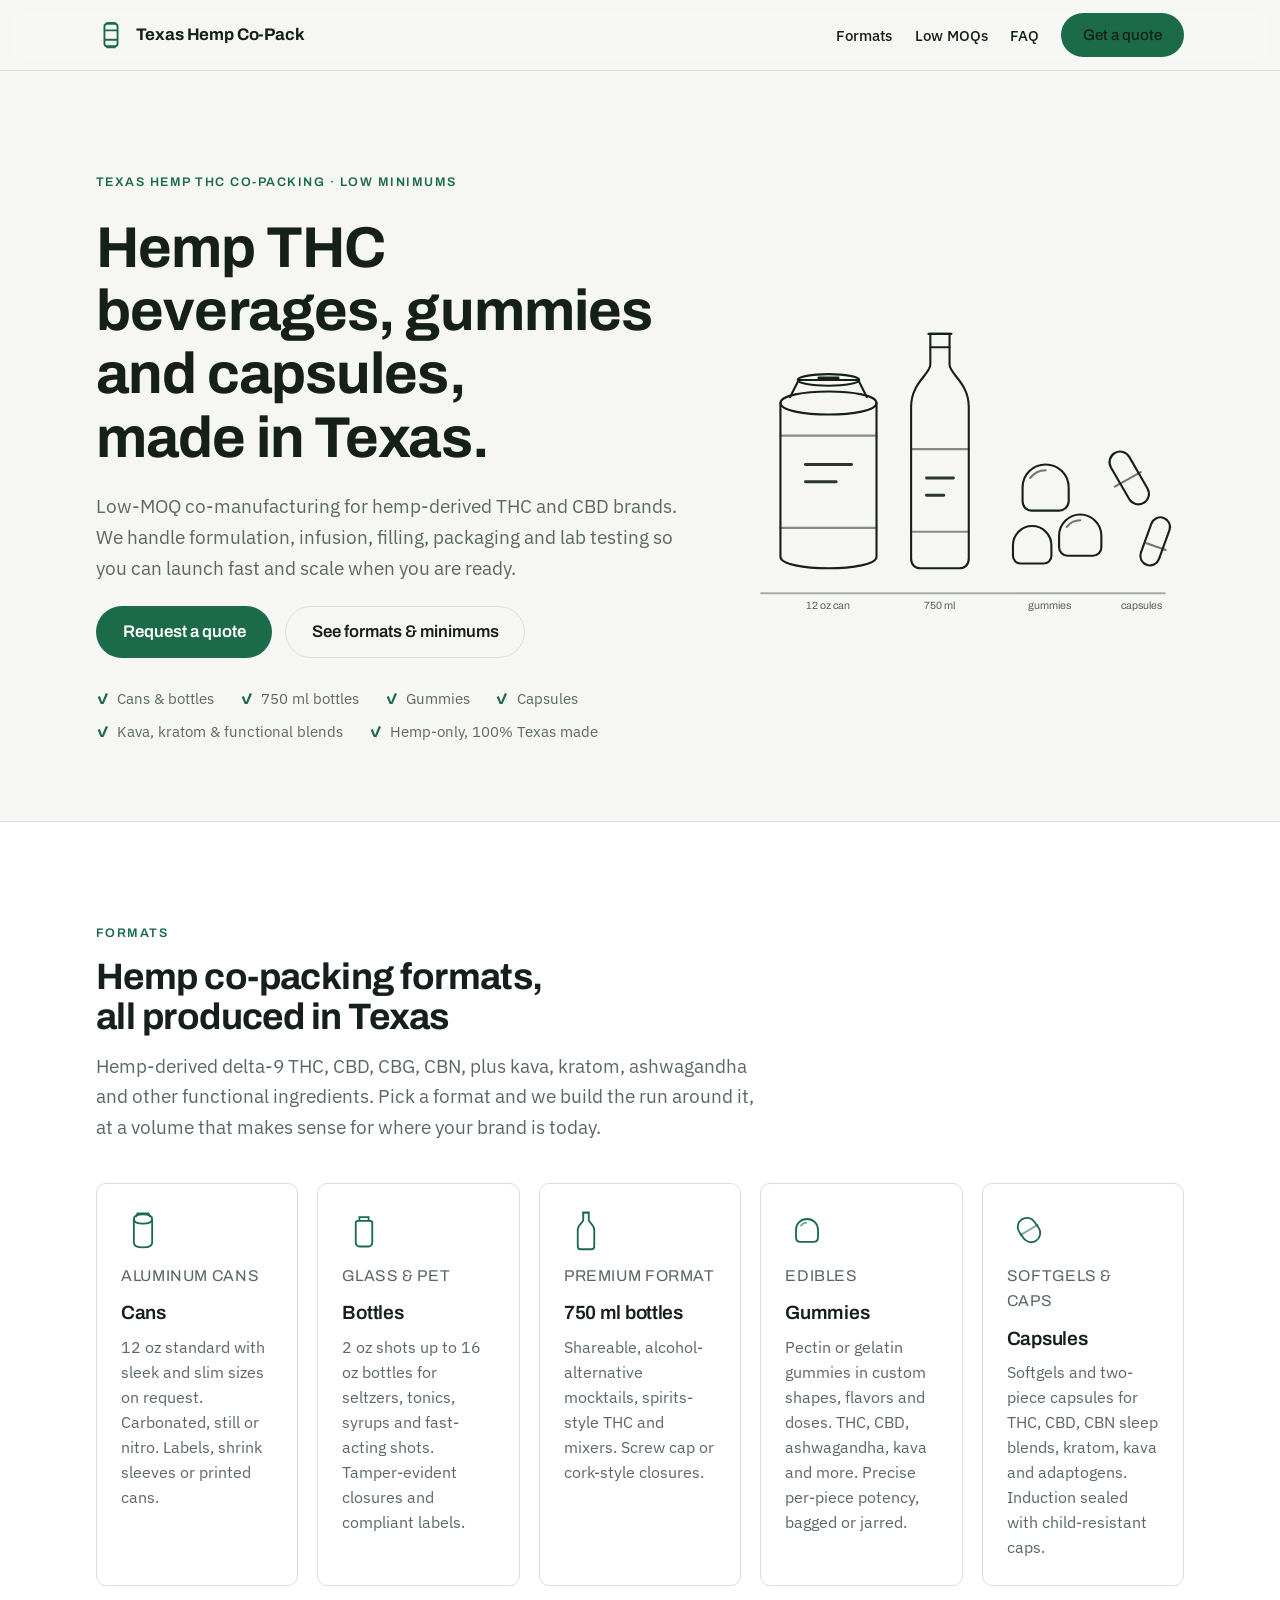
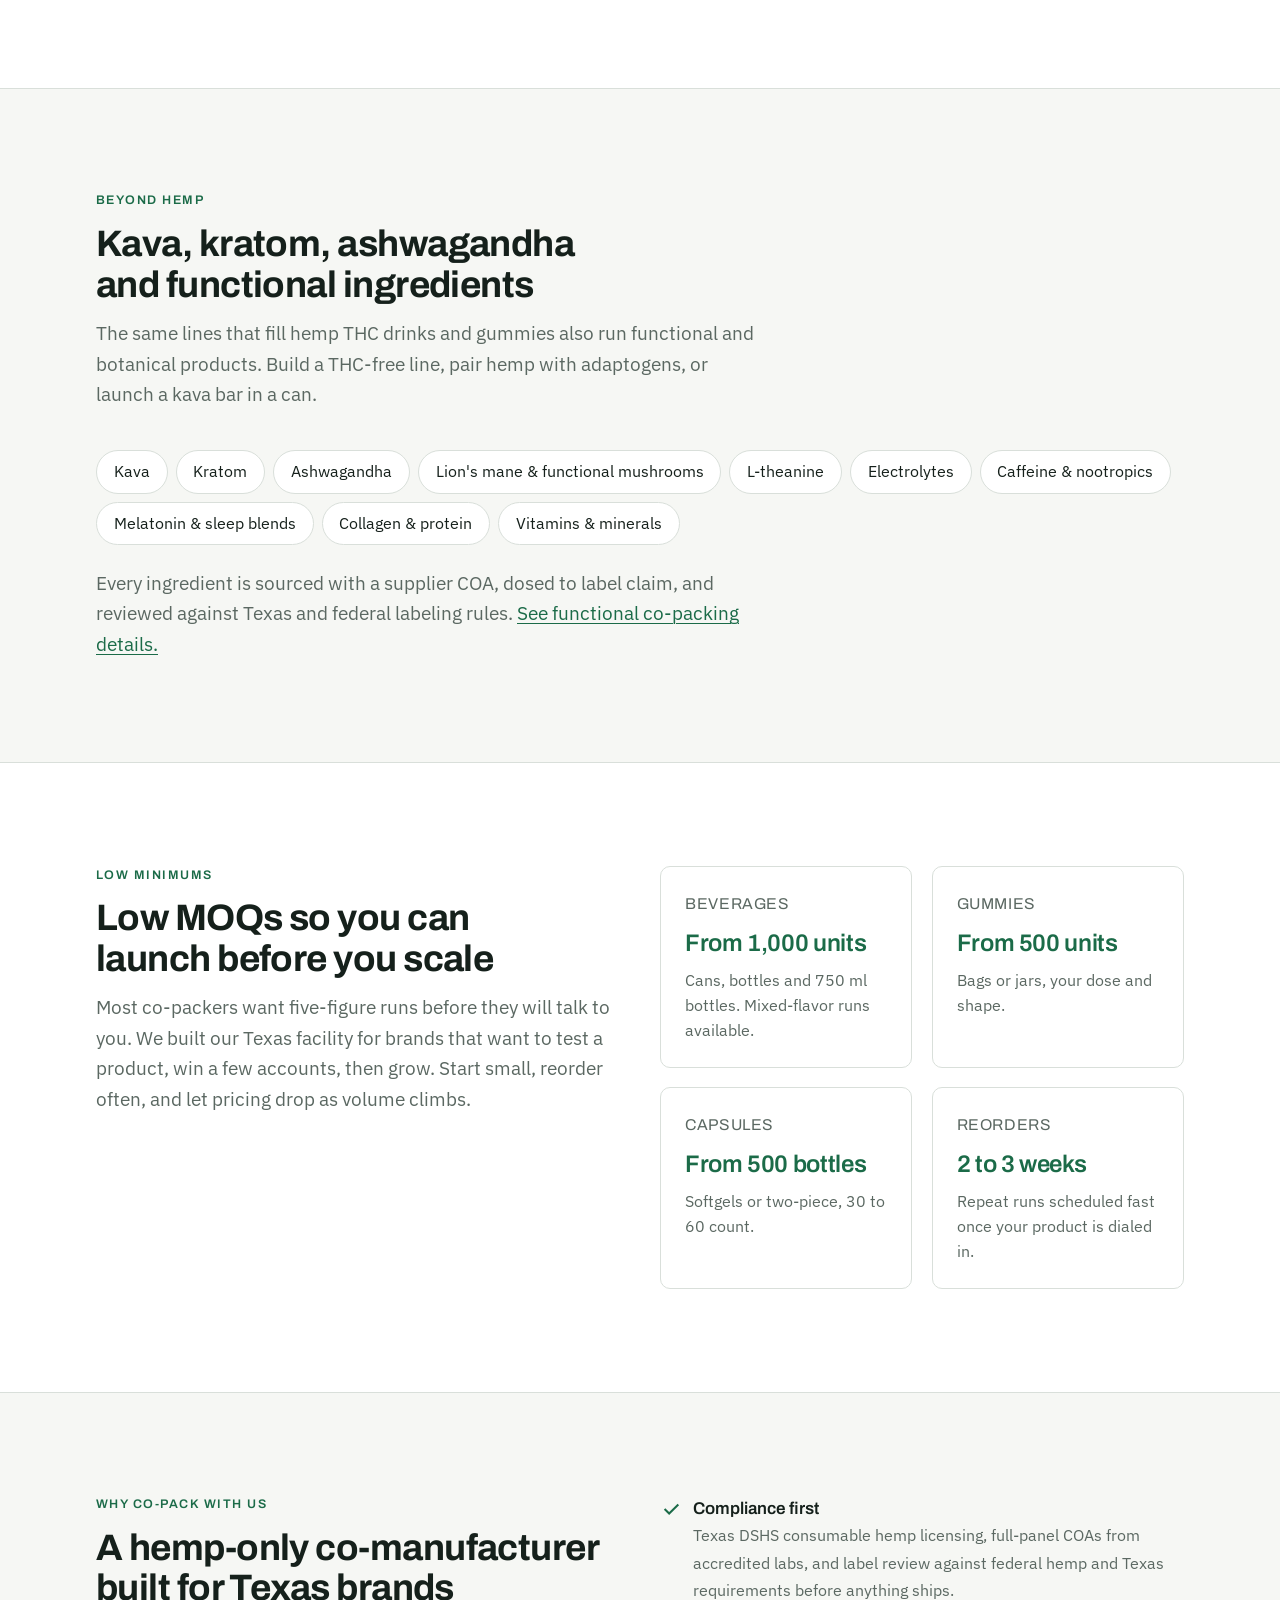
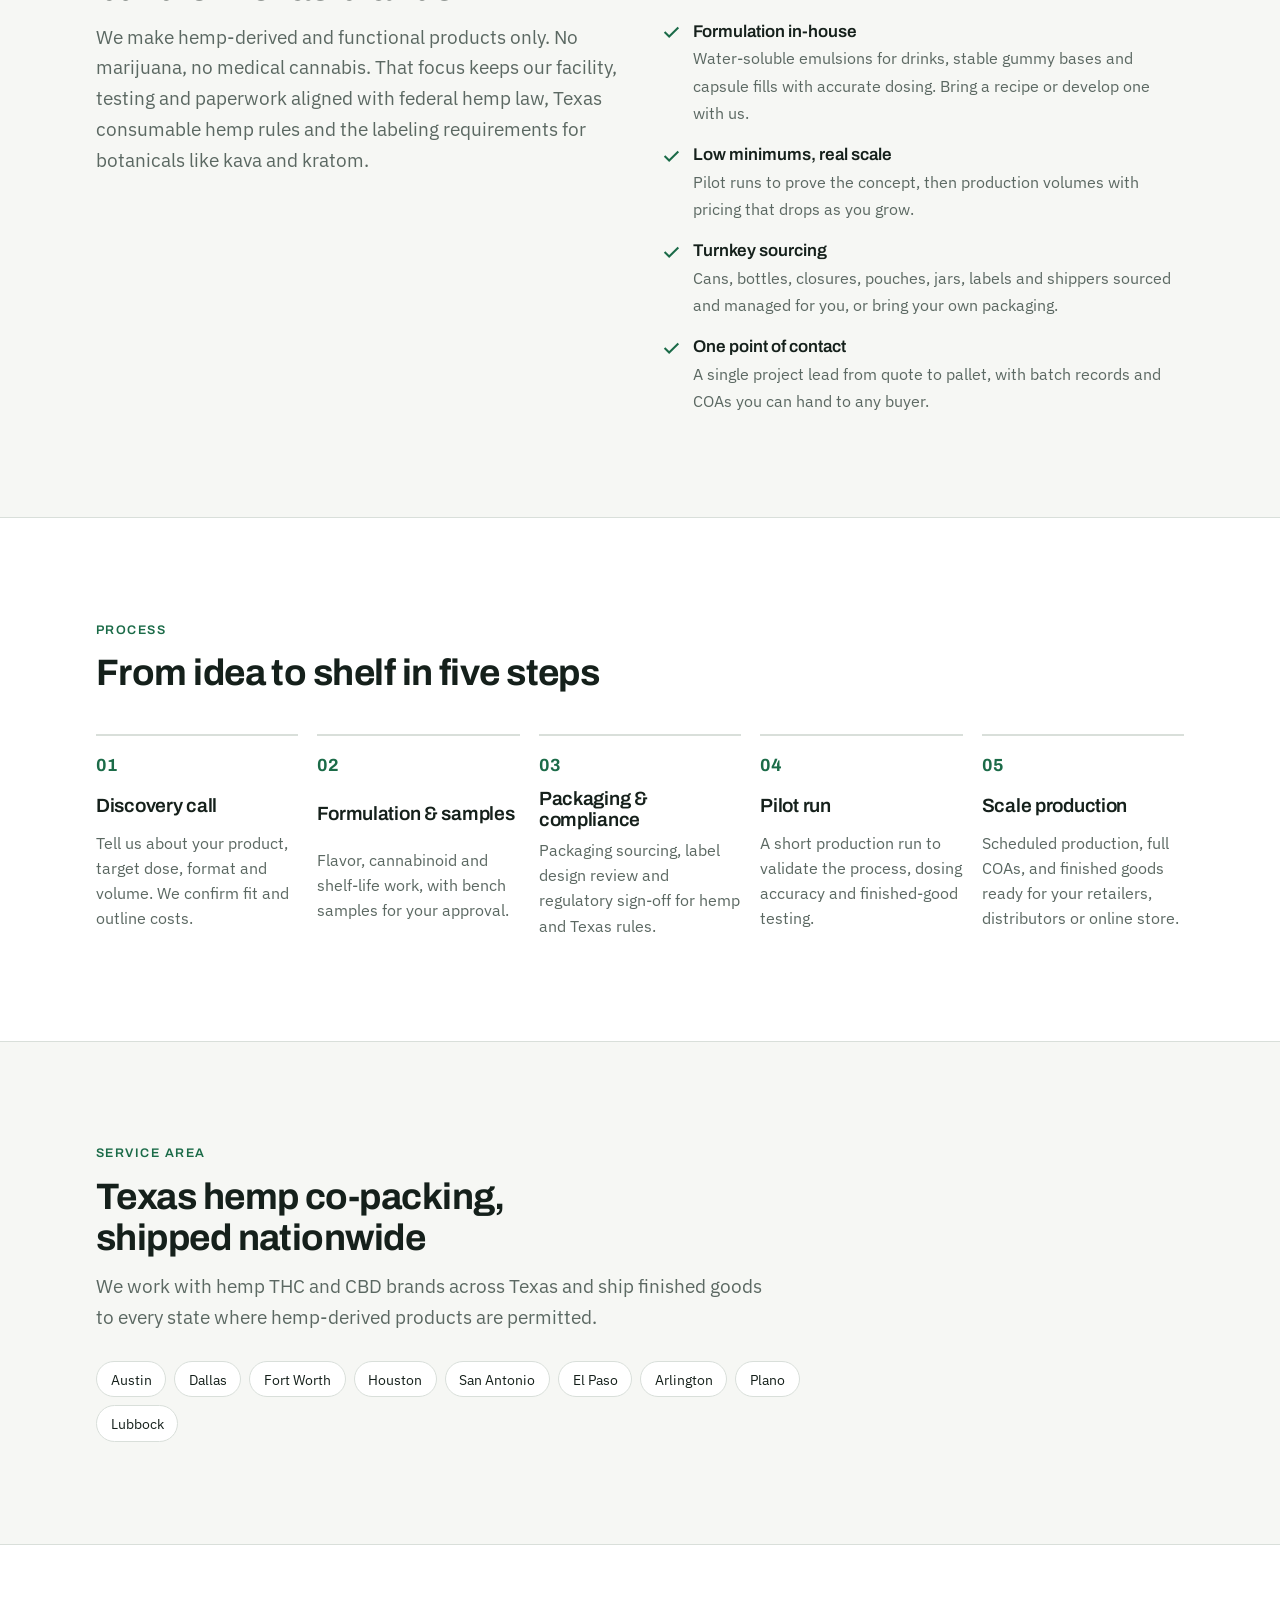
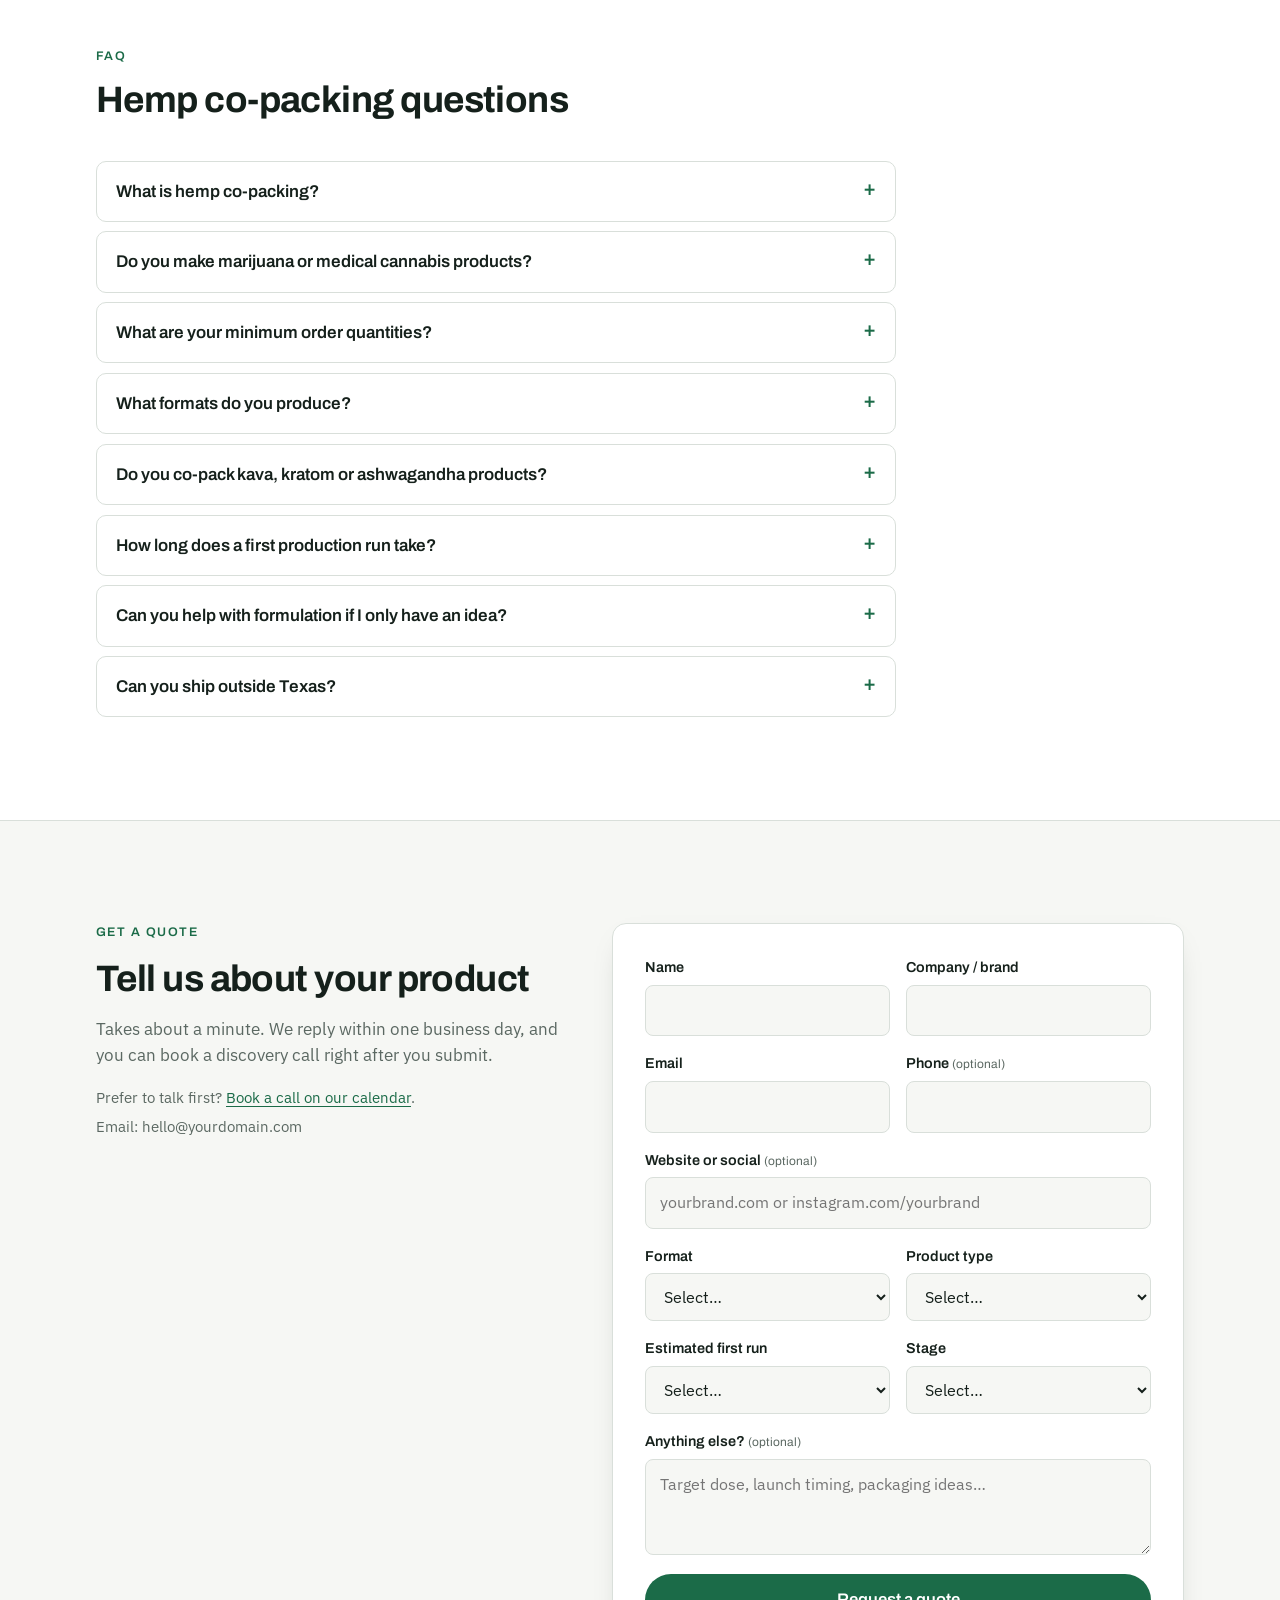
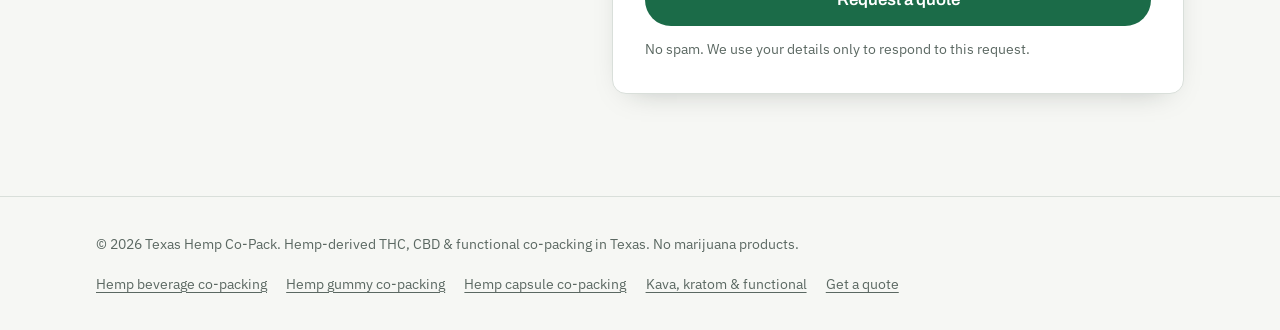
==== index.html @ 530da896 "Texas hemp THC and functional co-packing marketing site Static lead-generation site: landing page, f" ====
<!doctype html>
<html lang="en">
<head>
<meta charset="utf-8">
<meta name="viewport" content="width=device-width, initial-scale=1, viewport-fit=cover">
<title>Hemp THC &amp; Functional Co-Packing in Texas | Beverages, Gummies, Capsules</title>
<meta name="description" content="Texas hemp THC co-packing with low minimums: cans, bottles, 750 ml bottles, gummies and capsules. Hemp-derived THC, CBD, kava, kratom, ashwagandha and functional blends, lab tested and made in Texas.">
<link rel="canonical" href="https://www.yourdomain.com/">
<meta name="robots" content="index, follow, max-image-preview:large">
<meta name="theme-color" content="#1b6b48">
<meta property="og:type" content="website">
<meta property="og:site_name" content="Texas Hemp Co-Pack">
<meta property="og:title" content="Hemp THC Co-Packing in Texas: Beverages, Gummies &amp; Capsules">
<meta property="og:description" content="Low-MOQ hemp co-manufacturing in Texas: cans, bottles, 750 ml bottles, gummies and capsules. Request a quote and book a call.">
<meta property="og:url" content="https://www.yourdomain.com/">
<meta property="og:image" content="https://www.yourdomain.com/assets/og-image.png">
<meta property="og:locale" content="en_US">
<meta name="twitter:card" content="summary_large_image">
<meta name="twitter:title" content="Hemp THC Co-Packing in Texas: Beverages, Gummies &amp; Capsules">
<meta name="twitter:description" content="Low-MOQ hemp co-manufacturing in Texas: cans, bottles, 750 ml bottles, gummies and capsules.">
<meta name="twitter:image" content="https://www.yourdomain.com/assets/og-image.png">
<link rel="icon" href="assets/favicon.svg" type="image/svg+xml">
<link rel="preconnect" href="https://fonts.googleapis.com">
<link rel="preconnect" href="https://fonts.gstatic.com" crossorigin>
<link rel="stylesheet" href="https://fonts.googleapis.com/css2?family=Archivo:wght@600;700&family=IBM+Plex+Sans:wght@400;500;600&display=swap">
<link rel="stylesheet" href="assets/style.css">
<script type="application/ld+json">
{
  "@context": "https://schema.org",
  "@graph": [
    {
      "@type": "LocalBusiness",
      "@id": "https://www.yourdomain.com/#business",
      "name": "Texas Hemp Co-Pack",
      "description": "Hemp-derived THC and CBD co-packing and co-manufacturing in Texas: cans, bottles, 750 ml bottles, gummies and capsules with low minimum order quantities.",
      "url": "https://www.yourdomain.com/",
      "telephone": "+1-512-000-0000",
      "email": "hello@yourdomain.com",
      "image": "https://www.yourdomain.com/assets/og-image.png",
      "address": { "@type": "PostalAddress", "addressRegion": "TX", "addressCountry": "US" },
      "areaServed": [
        { "@type": "State", "name": "Texas" },
        { "@type": "City", "name": "Austin" },
        { "@type": "City", "name": "Dallas" },
        { "@type": "City", "name": "Houston" },
        { "@type": "City", "name": "San Antonio" }
      ],
      "knowsAbout": ["hemp THC co-packing", "hemp beverage co-packing", "hemp gummy manufacturing", "hemp capsule manufacturing", "hemp-derived delta-9 THC products", "CBD products", "kava beverage co-packing", "kratom product manufacturing", "ashwagandha and adaptogen products", "functional beverage co-packing", "consumable hemp co-manufacturing"],
      "hasOfferCatalog": {
        "@type": "OfferCatalog",
        "name": "Hemp co-packing services",
        "itemListElement": [
          { "@type": "Offer", "itemOffered": { "@type": "Service", "name": "Hemp THC beverage co-packing", "url": "https://www.yourdomain.com/hemp-beverage-co-packing.html" } },
          { "@type": "Offer", "itemOffered": { "@type": "Service", "name": "Hemp THC gummy co-packing", "url": "https://www.yourdomain.com/hemp-gummy-co-packing.html" } },
          { "@type": "Offer", "itemOffered": { "@type": "Service", "name": "Hemp THC capsule co-packing", "url": "https://www.yourdomain.com/hemp-capsule-co-packing.html" } },
          { "@type": "Offer", "itemOffered": { "@type": "Service", "name": "Functional beverage and supplement co-packing (kava, kratom, ashwagandha)", "url": "https://www.yourdomain.com/functional-co-packing.html" } },
          { "@type": "Offer", "itemOffered": { "@type": "Service", "name": "Can filling" } },
          { "@type": "Offer", "itemOffered": { "@type": "Service", "name": "Bottle filling" } },
          { "@type": "Offer", "itemOffered": { "@type": "Service", "name": "750 ml bottle filling" } }
        ]
      }
    },
    {
      "@type": "WebSite",
      "@id": "https://www.yourdomain.com/#website",
      "url": "https://www.yourdomain.com/",
      "name": "Texas Hemp Co-Pack",
      "publisher": { "@id": "https://www.yourdomain.com/#business" }
    },
    {
      "@type": "FAQPage",
      "mainEntity": [
        { "@type": "Question", "name": "What is hemp co-packing?", "acceptedAnswer": { "@type": "Answer", "text": "Hemp co-packing (co-manufacturing) is when a licensed facility formulates, infuses, fills, packages and lab-tests your hemp-derived THC or CBD product under your brand. You own the brand and recipe. We run production, quality control and compliance." } },
        { "@type": "Question", "name": "Do you make marijuana or medical cannabis products?", "acceptedAnswer": { "@type": "Answer", "text": "No. We are a hemp-only facility. Every product we make is hemp-derived and stays within federal hemp limits for delta-9 THC. We do not produce recreational or medical cannabis products." } },
        { "@type": "Question", "name": "What are your minimum order quantities?", "acceptedAnswer": { "@type": "Answer", "text": "Our minimums are among the lowest in Texas. Pilot runs start in the low thousands of units for beverages and even lower for gummies and capsules, so new brands can launch and test the market without a large upfront commitment." } },
        { "@type": "Question", "name": "What formats do you produce?", "acceptedAnswer": { "@type": "Answer", "text": "Aluminum cans, bottles, 750 ml bottles, gummies and capsules, all produced in Texas with full-panel lab testing." } },
        { "@type": "Question", "name": "Do you co-pack kava, kratom or ashwagandha products?", "acceptedAnswer": { "@type": "Answer", "text": "Yes. Alongside hemp-derived THC and CBD we co-pack kava, kratom, ashwagandha, mushroom and other functional ingredients in drinks, gummies and capsules, with labeling that follows Texas and federal rules for each ingredient." } },
        { "@type": "Question", "name": "How long does a first production run take?", "acceptedAnswer": { "@type": "Answer", "text": "Typical timeline from signed agreement to finished product is 4 to 8 weeks, depending on formulation work, packaging lead times and testing." } }
      ]
    }
  ]
}
</script>
</head>
<body>

<header class="site-header">
  <div class="wrap">
    <a class="brand" href="/" aria-label="Texas Hemp Co-Pack home">
      <svg class="brand-mark" viewBox="0 0 32 32" fill="none" stroke="currentColor" stroke-width="2" aria-hidden="true"><rect x="9" y="4" width="14" height="24" rx="3"/><path d="M12 4v-1h8v1M12 28v1h8v-1M9 11h14M9 21h14"/></svg>
      <span>Texas Hemp Co-Pack</span>
    </a>
    <nav class="nav" aria-label="Primary">
      <a href="#formats">Formats</a>
      <a href="#moq">Low MOQs</a>
      <a href="#faq">FAQ</a>
      <a class="btn btn-primary" href="#quote">Get a quote</a>
    </nav>
  </div>
</header>

<main>
  <!-- HERO -->
  <section class="hero">
    <div class="wrap">
      <div class="hero-copy">
        <p class="eyebrow">Texas hemp THC co-packing · low minimums</p>
        <h1>Hemp THC beverages, gummies and capsules, made in Texas.</h1>
        <p class="lead">Low-MOQ co-manufacturing for hemp-derived THC and CBD brands. We handle formulation, infusion, filling, packaging and lab testing so you can launch fast and scale when you are ready.</p>
        <div class="hero-actions">
          <a class="btn btn-primary btn-lg" href="#quote">Request a quote</a>
          <a class="btn btn-outline btn-lg" href="#formats">See formats &amp; minimums</a>
        </div>
        <ul class="hero-proof">
          <li>Cans &amp; bottles</li>
          <li>750 ml bottles</li>
          <li>Gummies</li>
          <li>Capsules</li>
          <li>Kava, kratom &amp; functional blends</li>
          <li>Hemp-only, 100% Texas made</li>
        </ul>
      </div>
      <div class="hero-art" aria-hidden="true">
        <svg viewBox="0 0 460 320" fill="none" stroke="currentColor" stroke-width="2.2" stroke-linecap="round" stroke-linejoin="round">
          <!-- can -->
          <g>
            <path d="M40 102c0-8 25-12 50-12s50 4 50 12v160c0 8-25 12-50 12s-50-4-50-12z"/>
            <path d="M40 102c0 8 25 12 50 12s50-4 50-12"/>
            <path d="M50 96l9-18h62l9 18"/>
            <ellipse cx="90" cy="78" rx="32" ry="6"/>
            <path d="M80 76h20" stroke-width="3"/>
            <path d="M40 136h100M40 232h100" opacity=".5"/>
            <path d="M66 166h48M66 184h32" stroke-width="3" opacity=".9"/>
          </g>
          <!-- 750 bottle -->
          <g>
            <path d="M196 30h20v32c0 10 20 19 20 44v158c0 6-4 10-10 10h-40c-6 0-10-4-10-10V106c0-25 20-34 20-44z"/>
            <path d="M194 30h24M196 44h20"/>
            <path d="M176 150h60M176 236h60" opacity=".5"/>
            <path d="M192 180h28M192 198h18" stroke-width="3" opacity=".9"/>
          </g>
          <!-- gummies (three) -->
          <g>
            <path d="M292 190c0-14 11-24 24-24h0c13 0 24 10 24 24v14c0 6-5 10-10 10h-28c-6 0-10-4-10-10z"/>
            <path d="M300 180c4-5 10-8 16-8" opacity=".6"/>
            <path d="M330 240c0-12 10-22 22-22s22 10 22 22v12c0 5-4 9-9 9h-26c-5 0-9-4-9-9z"/>
            <path d="M338 231c3-4 8-7 14-7" opacity=".6"/>
            <path d="M282 250c0-11 9-20 20-20s20 9 20 20v11c0 5-4 8-8 8h-24c-4 0-8-3-8-8z"/>
          </g>
          <!-- capsules -->
          <g>
            <rect x="392" y="150" width="22" height="60" rx="11" transform="rotate(-30 403 180)"/>
            <path d="M388 189l27-15" opacity=".6"/>
            <rect x="420" y="220" width="20" height="52" rx="10" transform="rotate(20 430 246)"/>
            <path d="M421 248l20 7" opacity=".6"/>
          </g>
          <path d="M20 300h420" opacity=".35"/>
          <text x="90" y="316" text-anchor="middle" font-family="Archivo, Arial, sans-serif" font-size="11" fill="currentColor" stroke="none" opacity=".7">12 oz can</text>
          <text x="206" y="316" text-anchor="middle" font-family="Archivo, Arial, sans-serif" font-size="11" fill="currentColor" stroke="none" opacity=".7">750 ml</text>
          <text x="320" y="316" text-anchor="middle" font-family="Archivo, Arial, sans-serif" font-size="11" fill="currentColor" stroke="none" opacity=".7">gummies</text>
          <text x="416" y="316" text-anchor="middle" font-family="Archivo, Arial, sans-serif" font-size="11" fill="currentColor" stroke="none" opacity=".7">capsules</text>
        </svg>
      </div>
    </div>
  </section>

  <!-- FORMATS -->
  <section class="section band" id="formats">
    <div class="wrap">
      <div class="section-head">
        <p class="eyebrow">Formats</p>
        <h2>Hemp co-packing formats, all produced in Texas</h2>
        <p class="lead">Hemp-derived delta-9 THC, CBD, CBG, CBN, plus kava, kratom, ashwagandha and other functional ingredients. Pick a format and we build the run around it, at a volume that makes sense for where your brand is today.</p>
      </div>
      <div class="grid">
        <article class="card">
          <svg class="icon" viewBox="0 0 48 48" fill="none" stroke="currentColor" stroke-width="2" aria-hidden="true"><path d="M14 12c0-3 4-5 10-5s10 2 10 5v26c0 3-4 5-10 5s-10-2-10-5z"/><path d="M14 12c0 3 4 5 10 5s10-2 10-5M16 10l2-4h12l2 4"/></svg>
          <p class="spec">Aluminum cans</p>
          <h3>Cans</h3>
          <p>12 oz standard with sleek and slim sizes on request. Carbonated, still or nitro. Labels, shrink sleeves or printed cans.</p>
        </article>
        <article class="card">
          <svg class="icon" viewBox="0 0 48 48" fill="none" stroke="currentColor" stroke-width="2" aria-hidden="true"><path d="M17 14h14c1 0 2 1 2 2v22c0 2-2 4-4 4H19c-2 0-4-2-4-4V16c0-1 1-2 2-2z"/><path d="M19 14v-4h10v4"/></svg>
          <p class="spec">Glass &amp; PET</p>
          <h3>Bottles</h3>
          <p>2 oz shots up to 16 oz bottles for seltzers, tonics, syrups and fast-acting shots. Tamper-evident closures and compliant labels.</p>
        </article>
        <article class="card">
          <svg class="icon" viewBox="0 0 48 48" fill="none" stroke="currentColor" stroke-width="2" aria-hidden="true"><path d="M21 5h6v8c0 3 6 5 6 11v18c0 2-1 3-3 3H18c-2 0-3-1-3-3V24c0-6 6-8 6-11z"/><path d="M20 5h8"/></svg>
          <p class="spec">Premium format</p>
          <h3>750 ml bottles</h3>
          <p>Shareable, alcohol-alternative mocktails, spirits-style THC and mixers. Screw cap or cork-style closures.</p>
        </article>
        <article class="card">
          <svg class="icon" viewBox="0 0 48 48" fill="none" stroke="currentColor" stroke-width="2" aria-hidden="true"><path d="M12 24c0-7 5-12 12-12s12 5 12 12v8c0 3-2 5-5 5H17c-3 0-5-2-5-5z"/><path d="M17 20c2-3 4-4 7-4" opacity=".6"/></svg>
          <p class="spec">Edibles</p>
          <h3>Gummies</h3>
          <p>Pectin or gelatin gummies in custom shapes, flavors and doses. THC, CBD, ashwagandha, kava and more. Precise per-piece potency, bagged or jarred.</p>
        </article>
        <article class="card">
          <svg class="icon" viewBox="0 0 48 48" fill="none" stroke="currentColor" stroke-width="2" aria-hidden="true"><rect x="14" y="10" width="20" height="28" rx="10" transform="rotate(-35 24 24)"/><path d="M14 30l20-12" opacity=".6"/></svg>
          <p class="spec">Softgels &amp; caps</p>
          <h3>Capsules</h3>
          <p>Softgels and two-piece capsules for THC, CBD, CBN sleep blends, kratom, kava and adaptogens. Induction sealed with child-resistant caps.</p>
        </article>
      </div>
    </div>
  </section>

  <!-- FUNCTIONAL INGREDIENTS -->
  <section class="section" id="functional">
    <div class="wrap">
      <div class="section-head">
        <p class="eyebrow">Beyond hemp</p>
        <h2>Kava, kratom, ashwagandha and functional ingredients</h2>
        <p class="lead">The same lines that fill hemp THC drinks and gummies also run functional and botanical products. Build a THC-free line, pair hemp with adaptogens, or launch a kava bar in a can.</p>
      </div>
      <ul class="chips chips-lg" aria-label="Functional ingredients we work with">
        <li>Kava</li><li>Kratom</li><li>Ashwagandha</li><li>Lion's mane &amp; functional mushrooms</li><li>L-theanine</li><li>Electrolytes</li><li>Caffeine &amp; nootropics</li><li>Melatonin &amp; sleep blends</li><li>Collagen &amp; protein</li><li>Vitamins &amp; minerals</li>
      </ul>
      <p class="lead" style="margin-top:1.4rem">Every ingredient is sourced with a supplier COA, dosed to label claim, and reviewed against Texas and federal labeling rules. <a href="functional-co-packing.html">See functional co-packing details.</a></p>
    </div>
  </section>

  <!-- LOW MOQ -->
  <section class="section band" id="moq">
    <div class="wrap split">
      <div class="section-head" style="margin-bottom:0">
        <p class="eyebrow">Low minimums</p>
        <h2>Low MOQs so you can launch before you scale</h2>
        <p class="lead">Most co-packers want five-figure runs before they will talk to you. We built our Texas facility for brands that want to test a product, win a few accounts, then grow. Start small, reorder often, and let pricing drop as volume climbs.</p>
      </div>
      <div class="grid moq-grid">
        <article class="card"><p class="spec">Beverages</p><h3>From 1,000 units</h3><p>Cans, bottles and 750 ml bottles. Mixed-flavor runs available.</p></article>
        <article class="card"><p class="spec">Gummies</p><h3>From 500 units</h3><p>Bags or jars, your dose and shape.</p></article>
        <article class="card"><p class="spec">Capsules</p><h3>From 500 bottles</h3><p>Softgels or two-piece, 30 to 60 count.</p></article>
        <article class="card"><p class="spec">Reorders</p><h3>2 to 3 weeks</h3><p>Repeat runs scheduled fast once your product is dialed in.</p></article>
      </div>
    </div>
  </section>

  <!-- WHY / COMPLIANCE -->
  <section class="section" id="why">
    <div class="wrap split">
      <div class="section-head" style="margin-bottom:0">
        <p class="eyebrow">Why co-pack with us</p>
        <h2>A hemp-only co-manufacturer built for Texas brands</h2>
        <p class="lead">We make hemp-derived and functional products only. No marijuana, no medical cannabis. That focus keeps our facility, testing and paperwork aligned with federal hemp law, Texas consumable hemp rules and the labeling requirements for botanicals like kava and kratom.</p>
      </div>
      <ul class="checklist">
        <li><svg viewBox="0 0 24 24" fill="none" stroke="currentColor" stroke-width="2.2" aria-hidden="true"><path d="M5 12l5 5L20 7"/></svg><div><strong>Compliance first</strong><span>Texas DSHS consumable hemp licensing, full-panel COAs from accredited labs, and label review against federal hemp and Texas requirements before anything ships.</span></div></li>
        <li><svg viewBox="0 0 24 24" fill="none" stroke="currentColor" stroke-width="2.2" aria-hidden="true"><path d="M5 12l5 5L20 7"/></svg><div><strong>Formulation in-house</strong><span>Water-soluble emulsions for drinks, stable gummy bases and capsule fills with accurate dosing. Bring a recipe or develop one with us.</span></div></li>
        <li><svg viewBox="0 0 24 24" fill="none" stroke="currentColor" stroke-width="2.2" aria-hidden="true"><path d="M5 12l5 5L20 7"/></svg><div><strong>Low minimums, real scale</strong><span>Pilot runs to prove the concept, then production volumes with pricing that drops as you grow.</span></div></li>
        <li><svg viewBox="0 0 24 24" fill="none" stroke="currentColor" stroke-width="2.2" aria-hidden="true"><path d="M5 12l5 5L20 7"/></svg><div><strong>Turnkey sourcing</strong><span>Cans, bottles, closures, pouches, jars, labels and shippers sourced and managed for you, or bring your own packaging.</span></div></li>
        <li><svg viewBox="0 0 24 24" fill="none" stroke="currentColor" stroke-width="2.2" aria-hidden="true"><path d="M5 12l5 5L20 7"/></svg><div><strong>One point of contact</strong><span>A single project lead from quote to pallet, with batch records and COAs you can hand to any buyer.</span></div></li>
      </ul>
    </div>
  </section>

  <!-- PROCESS -->
  <section class="section band" id="process">
    <div class="wrap">
      <div class="section-head">
        <p class="eyebrow">Process</p>
        <h2>From idea to shelf in five steps</h2>
      </div>
      <ol class="steps">
        <li><h3>Discovery call</h3><p>Tell us about your product, target dose, format and volume. We confirm fit and outline costs.</p></li>
        <li><h3>Formulation &amp; samples</h3><p>Flavor, cannabinoid and shelf-life work, with bench samples for your approval.</p></li>
        <li><h3>Packaging &amp; compliance</h3><p>Packaging sourcing, label design review and regulatory sign-off for hemp and Texas rules.</p></li>
        <li><h3>Pilot run</h3><p>A short production run to validate the process, dosing accuracy and finished-good testing.</p></li>
        <li><h3>Scale production</h3><p>Scheduled production, full COAs, and finished goods ready for your retailers, distributors or online store.</p></li>
      </ol>
    </div>
  </section>

  <!-- AREA -->
  <section class="section" id="area">
    <div class="wrap">
      <div class="section-head" style="margin-bottom:0">
        <p class="eyebrow">Service area</p>
        <h2>Texas hemp co-packing, shipped nationwide</h2>
        <p class="lead">We work with hemp THC and CBD brands across Texas and ship finished goods to every state where hemp-derived products are permitted.</p>
        <ul class="chips" aria-label="Cities served">
          <li>Austin</li><li>Dallas</li><li>Fort Worth</li><li>Houston</li><li>San Antonio</li><li>El Paso</li><li>Arlington</li><li>Plano</li><li>Lubbock</li>
        </ul>
      </div>
    </div>
  </section>

  <!-- FAQ -->
  <section class="section band" id="faq">
    <div class="wrap">
      <div class="section-head">
        <p class="eyebrow">FAQ</p>
        <h2>Hemp co-packing questions</h2>
      </div>
      <div class="faq">
        <details><summary>What is hemp co-packing?</summary><p>Co-packing (co-manufacturing) is when a licensed facility formulates, infuses, fills, packages and lab-tests your hemp-derived THC or CBD product under your brand. You own the brand and recipe. We run production, quality control and compliance.</p></details>
        <details><summary>Do you make marijuana or medical cannabis products?</summary><p>No. We are a hemp-only facility. Every product we make is hemp-derived and stays within federal hemp limits for delta-9 THC. We do not produce recreational or medical cannabis products.</p></details>
        <details><summary>What are your minimum order quantities?</summary><p>Our minimums are among the lowest in Texas. Beverage runs start around 1,000 units, and gummies and capsules start around 500 units, so new brands can launch and test the market without a large upfront commitment. Tell us your target volume and we will quote it.</p></details>
        <details><summary>What formats do you produce?</summary><p>Aluminum cans, bottles, 750 ml bottles, gummies and capsules, all produced in Texas with full-panel lab testing. See <a href="hemp-beverage-co-packing.html">beverages</a>, <a href="hemp-gummy-co-packing.html">gummies</a> and <a href="hemp-capsule-co-packing.html">capsules</a>.</p></details>
        <details><summary>Do you co-pack kava, kratom or ashwagandha products?</summary><p>Yes. Alongside hemp-derived THC and CBD we co-pack kava, kratom, ashwagandha, functional mushrooms and other botanicals in drinks, gummies and capsules, with labeling that follows Texas and federal rules for each ingredient. <a href="functional-co-packing.html">Learn more about functional co-packing.</a></p></details>
        <details><summary>How long does a first production run take?</summary><p>Typical timeline from signed agreement to finished product is 4 to 8 weeks, depending on formulation work, packaging lead times and testing. Reorders run in 2 to 3 weeks.</p></details>
        <details><summary>Can you help with formulation if I only have an idea?</summary><p>Yes. Many brands come to us with a concept and a target dose. We develop flavor, base and shelf-life, then produce bench samples for approval before any production run.</p></details>
        <details><summary>Can you ship outside Texas?</summary><p>Yes. Hemp-derived products ship to every state where they are permitted. We review your label for multistate distribution and provide COAs with QR codes for each batch.</p></details>
      </div>
    </div>
  </section>

  <!-- LEAD FORM -->
  <section class="section contact" id="quote">
    <div class="wrap">
      <div class="contact-copy">
        <p class="eyebrow">Get a quote</p>
        <h2>Tell us about your product</h2>
        <p class="lead">Takes about a minute. We reply within one business day, and you can book a discovery call right after you submit.</p>
        <div class="contact-meta">
          <span>Prefer to talk first? <a href="#" data-calendar target="_blank" rel="noopener">Book a call on our calendar</a>.</span>
          <span>Email: hello@yourdomain.com</span>
        </div>
      </div>

      <div class="form-card">
        <form id="lead-form" novalidate>
          <div class="form-grid">
            <div class="field"><label for="f-name">Name</label><input id="f-name" name="name" type="text" autocomplete="name" required></div>
            <div class="field"><label for="f-company">Company / brand</label><input id="f-company" name="company" type="text" autocomplete="organization" required></div>
            <div class="field"><label for="f-email">Email</label><input id="f-email" name="email" type="email" autocomplete="email" inputmode="email" required></div>
            <div class="field"><label for="f-phone">Phone <small>(optional)</small></label><input id="f-phone" name="phone" type="tel" autocomplete="tel" inputmode="tel"></div>
            <div class="field full"><label for="f-website">Website or social <small>(optional)</small></label><input id="f-website" name="website" type="url" autocomplete="url" inputmode="url" placeholder="yourbrand.com or instagram.com/yourbrand"></div>
            <div class="field"><label for="f-format">Format</label>
              <select id="f-format" name="format" required>
                <option value="" selected disabled>Select…</option>
                <option>Cans</option>
                <option>Bottles</option>
                <option>750 ml bottles</option>
                <option>Gummies</option>
                <option>Capsules</option>
                <option>Multiple formats</option>
                <option>Not sure yet</option>
              </select>
            </div>
            <div class="field"><label for="f-product">Product type</label>
              <select id="f-product" name="product_type" required>
                <option value="" selected disabled>Select…</option>
                <option>Hemp-derived THC</option>
                <option>CBD / minor cannabinoids (no THC)</option>
                <option>THC + CBD / ratio product</option>
                <option>Kava</option>
                <option>Kratom</option>
                <option>Ashwagandha / adaptogens / functional</option>
                <option>Hemp + functional blend</option>
                <option>Non-infused</option>
                <option>Other</option>
              </select>
            </div>
            <div class="field"><label for="f-volume">Estimated first run</label>
              <select id="f-volume" name="first_run_volume" required>
                <option value="" selected disabled>Select…</option>
                <option>Under 1,000 units</option>
                <option>1,000 – 5,000 units</option>
                <option>5,000 – 20,000 units</option>
                <option>20,000+ units</option>
                <option>Not sure yet</option>
              </select>
            </div>
            <div class="field"><label for="f-stage">Stage</label>
              <select id="f-stage" name="stage" required>
                <option value="" selected disabled>Select…</option>
                <option>Idea / need formulation</option>
                <option>Have a recipe, need a co-packer</option>
                <option>Already in market, switching co-packer</option>
              </select>
            </div>
            <div class="field full"><label for="f-message">Anything else? <small>(optional)</small></label><textarea id="f-message" name="message" placeholder="Target dose, launch timing, packaging ideas…"></textarea></div>
          </div>
          <label class="hp" aria-hidden="true">Leave this empty <input type="text" name="_gotcha" tabindex="-1" autocomplete="off"></label>
          <div class="form-foot">
            <p id="lead-error" class="form-error" role="alert" hidden></p>
            <button id="lead-submit" class="btn btn-primary btn-lg" type="submit">Request a quote</button>
            <p class="form-note">No spam. We use your details only to respond to this request.</p>
          </div>
        </form>

        <div id="lead-success" class="success" hidden aria-live="polite">
          <svg class="icon" viewBox="0 0 48 48" fill="none" stroke="currentColor" stroke-width="2.5" aria-hidden="true"><circle cx="24" cy="24" r="20"/><path d="M15 24l6 6 12-13"/></svg>
          <h3 tabindex="-1">Thanks, we got it.</h3>
          <p>Your request is on its way. Pick a time now and we will come to the call with questions ready for your product.</p>
          <a id="calendar-link" class="btn btn-primary btn-lg" href="#" target="_blank" rel="noopener">Book your discovery call</a>
          <p class="form-note">Or just reply to the confirmation email and we will set it up.</p>
        </div>
      </div>
    </div>
  </section>
</main>

<footer class="site-footer">
  <div class="wrap">
    <p>© <span id="year">2026</span> Texas Hemp Co-Pack. Hemp-derived THC, CBD &amp; functional co-packing in Texas. No marijuana products.</p>
    <nav aria-label="Footer">
      <a href="hemp-beverage-co-packing.html">Hemp beverage co-packing</a>
      <a href="hemp-gummy-co-packing.html">Hemp gummy co-packing</a>
      <a href="hemp-capsule-co-packing.html">Hemp capsule co-packing</a>
      <a href="functional-co-packing.html">Kava, kratom &amp; functional</a>
      <a href="#quote">Get a quote</a>
    </nav>
  </div>
</footer>

<script src="assets/config.js"></script>
<script src="assets/site.js" defer></script>
</body>
</html>
---- assets/style.css ----
/* Layout concept: quiet white "spec sheet" with one deep-green accent; 
   content column ~1120px, generous whitespace, cans/bottles drawn as thin line art. */
:root {
  --bg: #f6f7f4;
  --surface: #ffffff;
  --ink: #15201b;
  --muted: #5b6862;
  --line: #d9dfda;
  --accent: #1b6b48;
  --accent-ink: #ffffff;
  --accent-soft: #e6f1ea;
  --warn: #b4551d;
  --font-display: "Archivo", "Helvetica Neue", Arial, sans-serif;
  --font-body: "IBM Plex Sans", "Segoe UI", Roboto, system-ui, sans-serif;
  --radius: 10px;
  --shadow: 0 10px 30px -18px rgba(21, 32, 27, .35);
}
@media (prefers-color-scheme: dark) {
  :root:not([data-theme="light"]) {
    --bg: #0f1613; --surface: #17211c; --ink: #eef3ef; --muted: #a3b0a9;
    --line: #2a3630; --accent: #4fb985; --accent-ink: #0d1a13; --accent-soft: #1b2e24;
    --warn: #e58a4e; --shadow: 0 10px 30px -18px rgba(0,0,0,.8); color-scheme: dark;
  }
}
:root[data-theme="dark"] {
  --bg: #0f1613; --surface: #17211c; --ink: #eef3ef; --muted: #a3b0a9;
  --line: #2a3630; --accent: #4fb985; --accent-ink: #0d1a13; --accent-soft: #1b2e24;
  --warn: #e58a4e; --shadow: 0 10px 30px -18px rgba(0,0,0,.8); color-scheme: dark;
}

*, *::before, *::after { box-sizing: border-box; }
[hidden] { display: none !important; }
html { scroll-behavior: smooth; -webkit-text-size-adjust: 100%; }
@media (prefers-reduced-motion: reduce) { html { scroll-behavior: auto; } *, *::before, *::after { transition: none !important; animation: none !important; } }
body {
  margin: 0; background: var(--bg); color: var(--ink);
  font-family: var(--font-body); font-size: 1.0625rem; line-height: 1.6;
  -webkit-font-smoothing: antialiased;
}
img, svg { max-width: 100%; display: block; }
a { color: var(--accent); text-decoration-thickness: 1px; text-underline-offset: 3px; }
a:focus-visible, button:focus-visible, input:focus-visible, select:focus-visible, textarea:focus-visible {
  outline: 3px solid var(--accent); outline-offset: 2px;
}
h1, h2, h3 { font-family: var(--font-display); line-height: 1.1; letter-spacing: -0.015em; text-wrap: balance; margin: 0; }
h1 { font-size: clamp(2.1rem, 4.6vw, 3.6rem); font-weight: 700; }
h2 { font-size: clamp(1.6rem, 3vw, 2.3rem); font-weight: 700; }
h3 { font-size: 1.2rem; font-weight: 600; }
p { margin: 0; }
.lead { font-size: 1.2rem; color: var(--muted); max-width: 42rem; }
.eyebrow { font-family: var(--font-display); font-size: .78rem; font-weight: 600; letter-spacing: .12em; text-transform: uppercase; color: var(--accent); }
.wrap {
  max-width: 1120px; margin: 0 auto;
  padding-left: max(16px, env(safe-area-inset-left, 0px));
  padding-right: max(16px, env(safe-area-inset-right, 0px));
}
.sr-only { position: absolute; width: 1px; height: 1px; overflow: hidden; clip: rect(0 0 0 0); white-space: nowrap; }

/* ---------- header ---------- */
.site-header { position: sticky; top: env(safe-area-inset-top, 0px); z-index: 20; background: color-mix(in srgb, var(--bg) 88%, transparent); backdrop-filter: blur(10px); border-bottom: 1px solid var(--line); }
.site-header .wrap { display: flex; align-items: center; justify-content: space-between; gap: 1rem; padding-block: .8rem; }
.brand { display: flex; align-items: center; gap: .6rem; color: var(--ink); text-decoration: none; font-family: var(--font-display); font-weight: 700; font-size: 1.05rem; letter-spacing: -0.01em; }
.brand-mark { width: 30px; height: 30px; color: var(--accent); flex: none; }
.nav { display: flex; gap: 1.4rem; align-items: center; }
.nav a { color: var(--ink); text-decoration: none; font-size: .95rem; font-weight: 500; }
.nav a:hover { color: var(--accent); }
@media (max-width: 720px) { .nav a:not(.btn) { display: none; } }

/* ---------- buttons ---------- */
.btn { display: inline-flex; align-items: center; justify-content: center; gap: .5rem; padding: .8rem 1.3rem; border-radius: 999px; font-family: var(--font-display); font-weight: 600; font-size: .98rem; text-decoration: none; border: 1px solid transparent; cursor: pointer; transition: transform .12s ease, background .15s ease; line-height: 1.1; }
.btn:active { transform: translateY(1px); }
.btn-primary { background: var(--accent); color: var(--accent-ink); }
.btn-primary:hover { filter: brightness(1.08); }
.btn-outline { background: transparent; color: var(--ink); border-color: var(--line); }
.btn-outline:hover { border-color: var(--accent); color: var(--accent); }
.btn-lg { padding: 1rem 1.6rem; font-size: 1.05rem; }
.btn[disabled] { opacity: .6; cursor: progress; }

/* ---------- sections ---------- */
.section { padding-block: clamp(3.5rem, 8vw, 6.5rem); }
.section-head { display: grid; gap: .8rem; max-width: 46rem; margin-bottom: 2.5rem; }
.band { background: var(--surface); border-top: 1px solid var(--line); border-bottom: 1px solid var(--line); }

/* ---------- hero ---------- */
.hero { padding-block: clamp(3.5rem, 8vw, 6.5rem) clamp(2.5rem, 6vw, 5rem); }
.hero .wrap { display: grid; grid-template-columns: minmax(0, 1.15fr) minmax(0, .85fr); gap: 3rem; align-items: center; }
.hero-copy { display: grid; gap: 1.4rem; }
.hero-actions { display: flex; flex-wrap: wrap; gap: .8rem; }
.hero-proof { display: flex; flex-wrap: wrap; gap: .6rem 1.6rem; color: var(--muted); font-size: .92rem; padding: 0; margin: .4rem 0 0; list-style: none; }
.hero-proof li::before { content: "✓"; color: var(--accent); margin-right: .45rem; font-weight: 700; }
.hero-art { color: var(--ink); }
.hero-art svg { width: 100%; height: auto; }
@media (max-width: 860px) { .hero .wrap { grid-template-columns: 1fr; } .hero-art { max-width: 420px; } }

/* ---------- formats ---------- */
.grid { display: grid; gap: 1.2rem; grid-template-columns: repeat(auto-fit, minmax(min(100%, 200px), 1fr)); }
.card { background: var(--surface); border: 1px solid var(--line); border-radius: var(--radius); padding: 1.5rem; display: grid; gap: .7rem; align-content: start; min-width: 0; }
.card .icon { width: 44px; height: 44px; color: var(--accent); }
.card h3 { margin-top: .2rem; }
.card p { color: var(--muted); font-size: .98rem; }
.spec { font-family: var(--font-display); font-size: .82rem; color: var(--muted); letter-spacing: .04em; text-transform: uppercase; }

/* ---------- process ---------- */
.steps { display: grid; gap: 1.2rem; grid-template-columns: repeat(auto-fit, minmax(min(100%, 180px), 1fr)); counter-reset: step; padding: 0; margin: 0; list-style: none; }
.steps li { counter-increment: step; display: grid; gap: .5rem; padding-top: 1rem; border-top: 2px solid var(--line); min-width: 0; }
.steps li::before { content: counter(step, decimal-leading-zero); font-family: var(--font-display); font-weight: 700; color: var(--accent); font-size: 1.1rem; font-variant-numeric: tabular-nums; }
.steps p { color: var(--muted); font-size: .98rem; }

/* ---------- split (why / compliance) ---------- */
.split { display: grid; grid-template-columns: repeat(auto-fit, minmax(min(100%, 300px), 1fr)); gap: 2.5rem; align-items: start; }
.checklist { list-style: none; padding: 0; margin: 0; display: grid; gap: .9rem; }
.checklist li { display: grid; grid-template-columns: 22px 1fr; gap: .7rem; align-items: start; }
.checklist svg { width: 22px; height: 22px; color: var(--accent); margin-top: .2rem; }
.checklist strong { display: block; font-family: var(--font-display); font-weight: 600; }
.checklist span { color: var(--muted); font-size: .97rem; }

/* ---------- area ---------- */
.chips { display: flex; flex-wrap: wrap; gap: .5rem; list-style: none; padding: 0; margin: 1rem 0 0; }
.chips li { border: 1px solid var(--line); border-radius: 999px; padding: .35rem .85rem; font-size: .9rem; background: var(--surface); }

/* ---------- FAQ ---------- */
.faq { display: grid; gap: .6rem; max-width: 50rem; }
.faq details { background: var(--surface); border: 1px solid var(--line); border-radius: var(--radius); padding: 0 1.2rem; }
.faq summary { cursor: pointer; font-family: var(--font-display); font-weight: 600; padding: 1rem 0; list-style: none; display: flex; justify-content: space-between; gap: 1rem; }
.faq summary::-webkit-details-marker { display: none; }
.faq summary::after { content: "+"; color: var(--accent); font-size: 1.3rem; line-height: 1; flex: none; }
.faq details[open] summary::after { content: "–"; }
.faq details p { color: var(--muted); padding-bottom: 1.1rem; }

/* ---------- lead form ---------- */
.contact .wrap { display: grid; grid-template-columns: minmax(0, .9fr) minmax(0, 1.1fr); gap: 3rem; align-items: start; }
@media (max-width: 860px) { .contact .wrap { grid-template-columns: 1fr; } }
.contact-copy { display: grid; gap: 1rem; }
.contact-copy .lead { font-size: 1.05rem; }
.contact-meta { color: var(--muted); font-size: .95rem; display: grid; gap: .3rem; }
.form-card { background: var(--surface); border: 1px solid var(--line); border-radius: 14px; padding: clamp(1.2rem, 3vw, 2rem); box-shadow: var(--shadow); }
.form-grid { display: grid; gap: 1rem; grid-template-columns: 1fr 1fr; }
.form-grid .full { grid-column: 1 / -1; }
@media (max-width: 560px) { .form-grid { grid-template-columns: 1fr; } }
.field { display: grid; gap: .35rem; min-width: 0; }
.field label { font-size: .9rem; font-weight: 600; font-family: var(--font-display); }
.field label small { font-weight: 400; color: var(--muted); }
.field input, .field select, .field textarea {
  width: 100%; font: inherit; font-size: 1rem; color: var(--ink); background: var(--bg);
  border: 1px solid var(--line); border-radius: 8px; padding: .75rem .85rem;
}
.field input:focus, .field select:focus, .field textarea:focus { border-color: var(--accent); outline: 2px solid var(--accent-soft); }
.field textarea { min-height: 96px; resize: vertical; }
.form-foot { display: grid; gap: .8rem; margin-top: 1.2rem; }
.form-note { color: var(--muted); font-size: .85rem; }
.form-error { color: var(--warn); font-size: .95rem; font-weight: 500; }
.hp { position: absolute; left: -9999px; width: 1px; height: 1px; opacity: 0; }
.success { display: grid; gap: 1rem; text-align: left; }
.success .icon { width: 52px; height: 52px; color: var(--accent); }
.success p { color: var(--muted); }
.success .btn { justify-self: start; }

/* ---------- footer ---------- */
.site-footer { border-top: 1px solid var(--line); padding-block: 2.2rem; color: var(--muted); font-size: .9rem; }
.site-footer .wrap { display: flex; flex-wrap: wrap; justify-content: space-between; gap: 1rem 2rem; }
.site-footer nav { display: flex; flex-wrap: wrap; gap: 1.2rem; }
.site-footer a { color: var(--muted); }

/* ---------- subpage article ---------- */
.article { max-width: 46rem; display: grid; gap: 1.2rem; }
.article h2 { font-size: 1.5rem; margin-top: 1.2rem; }
.article ul { margin: 0; padding-left: 1.2rem; color: var(--muted); display: grid; gap: .4rem; }
.cta-strip { background: var(--accent); color: var(--accent-ink); }
.cta-strip .wrap { display: flex; flex-wrap: wrap; justify-content: space-between; align-items: center; gap: 1rem; padding-block: 2.2rem; }
.cta-strip h2 { color: inherit; font-size: 1.5rem; }
.cta-strip .btn { background: var(--surface); color: var(--ink); }
@media (max-width: 480px) { .brand { font-size: .92rem; } .nav .btn { padding: .6rem .95rem; font-size: .9rem; } }
.chips-lg li { font-size: 1rem; padding: .5rem 1.05rem; }
.moq-grid .card h3 { font-size: 1.5rem; color: var(--accent); }
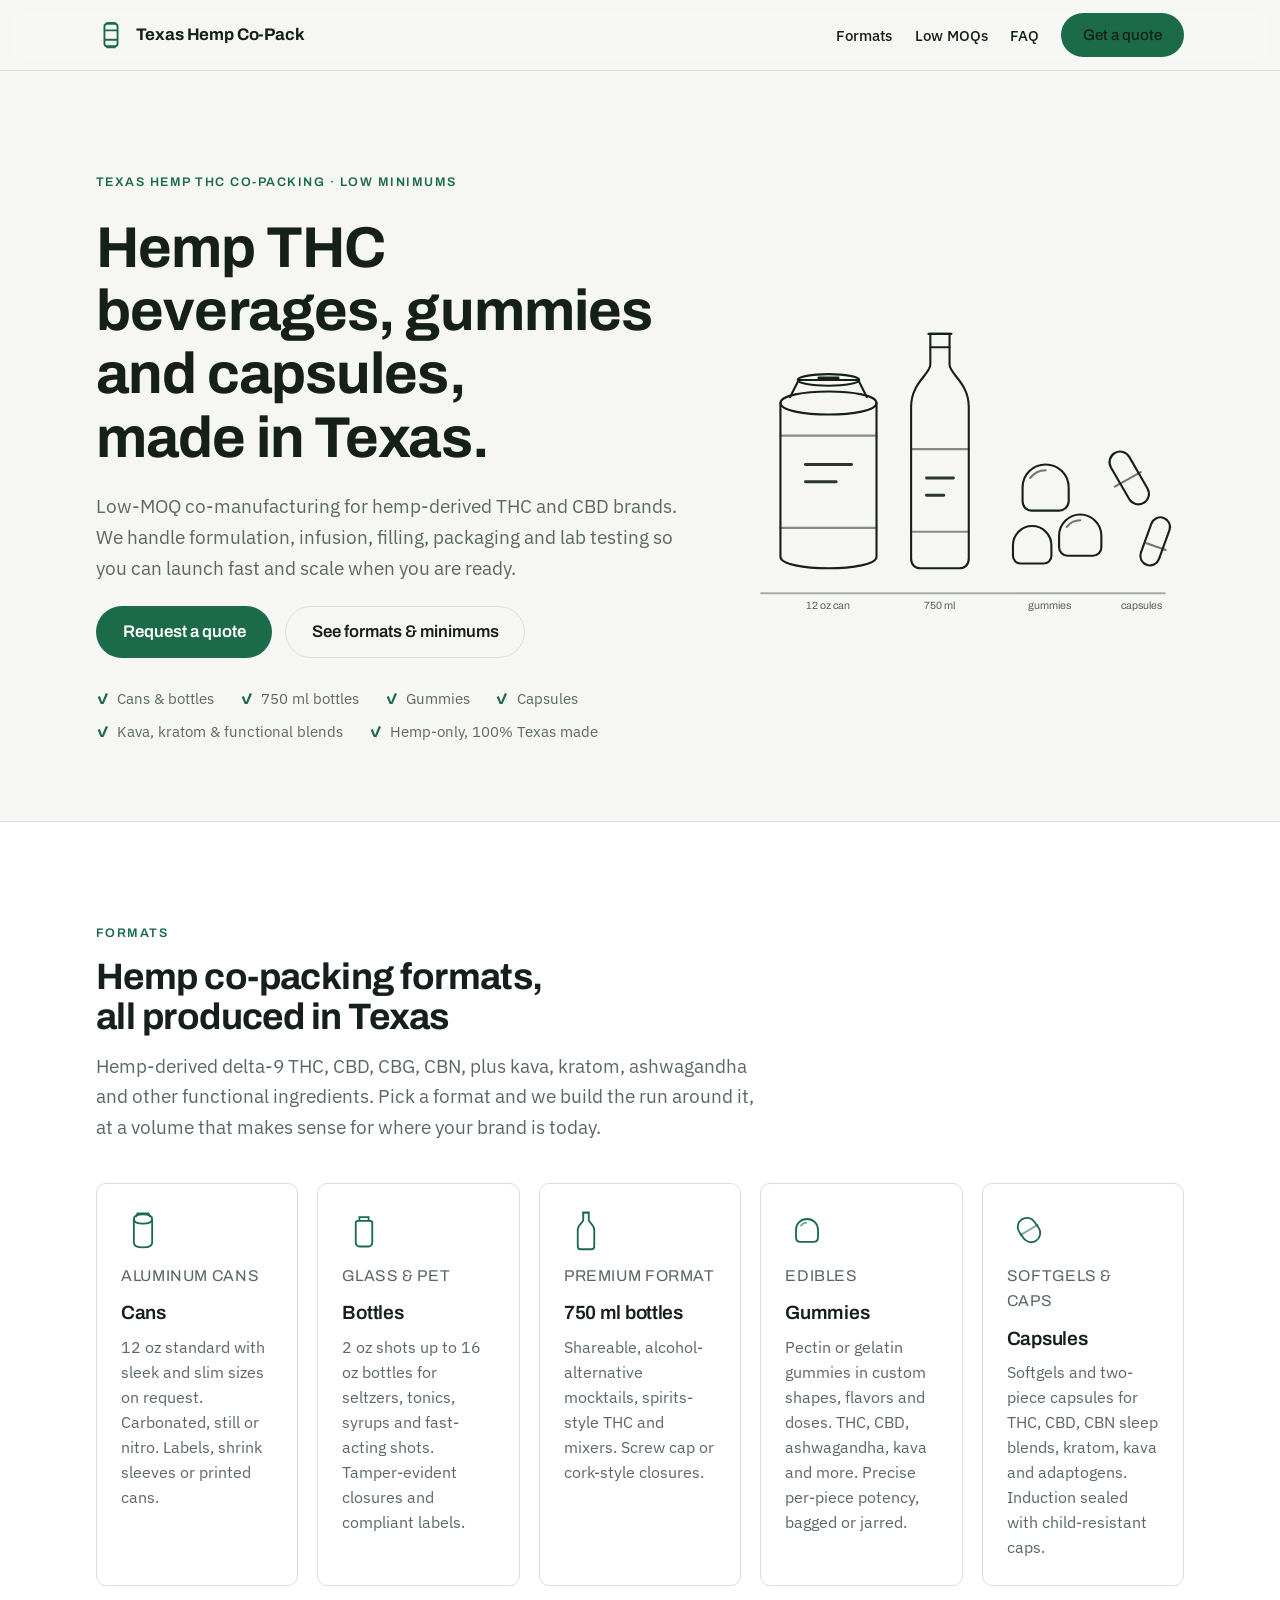
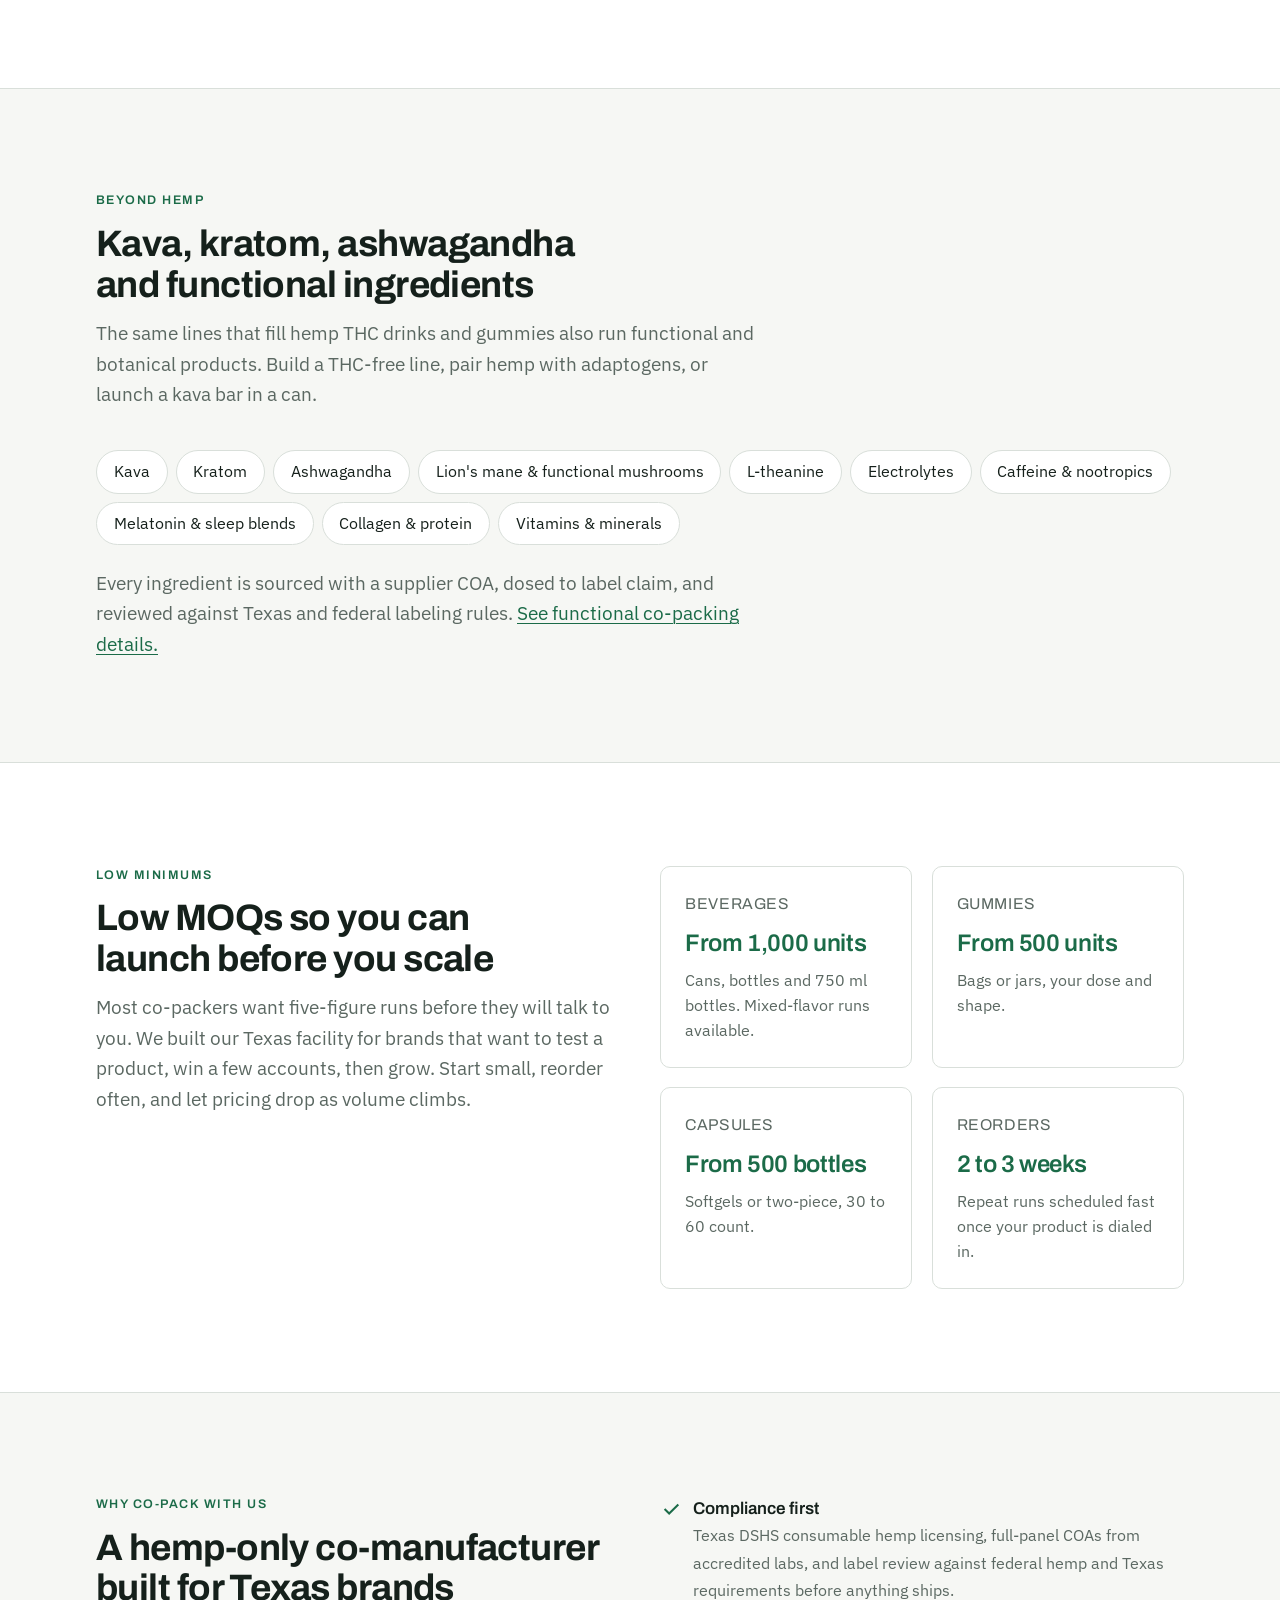
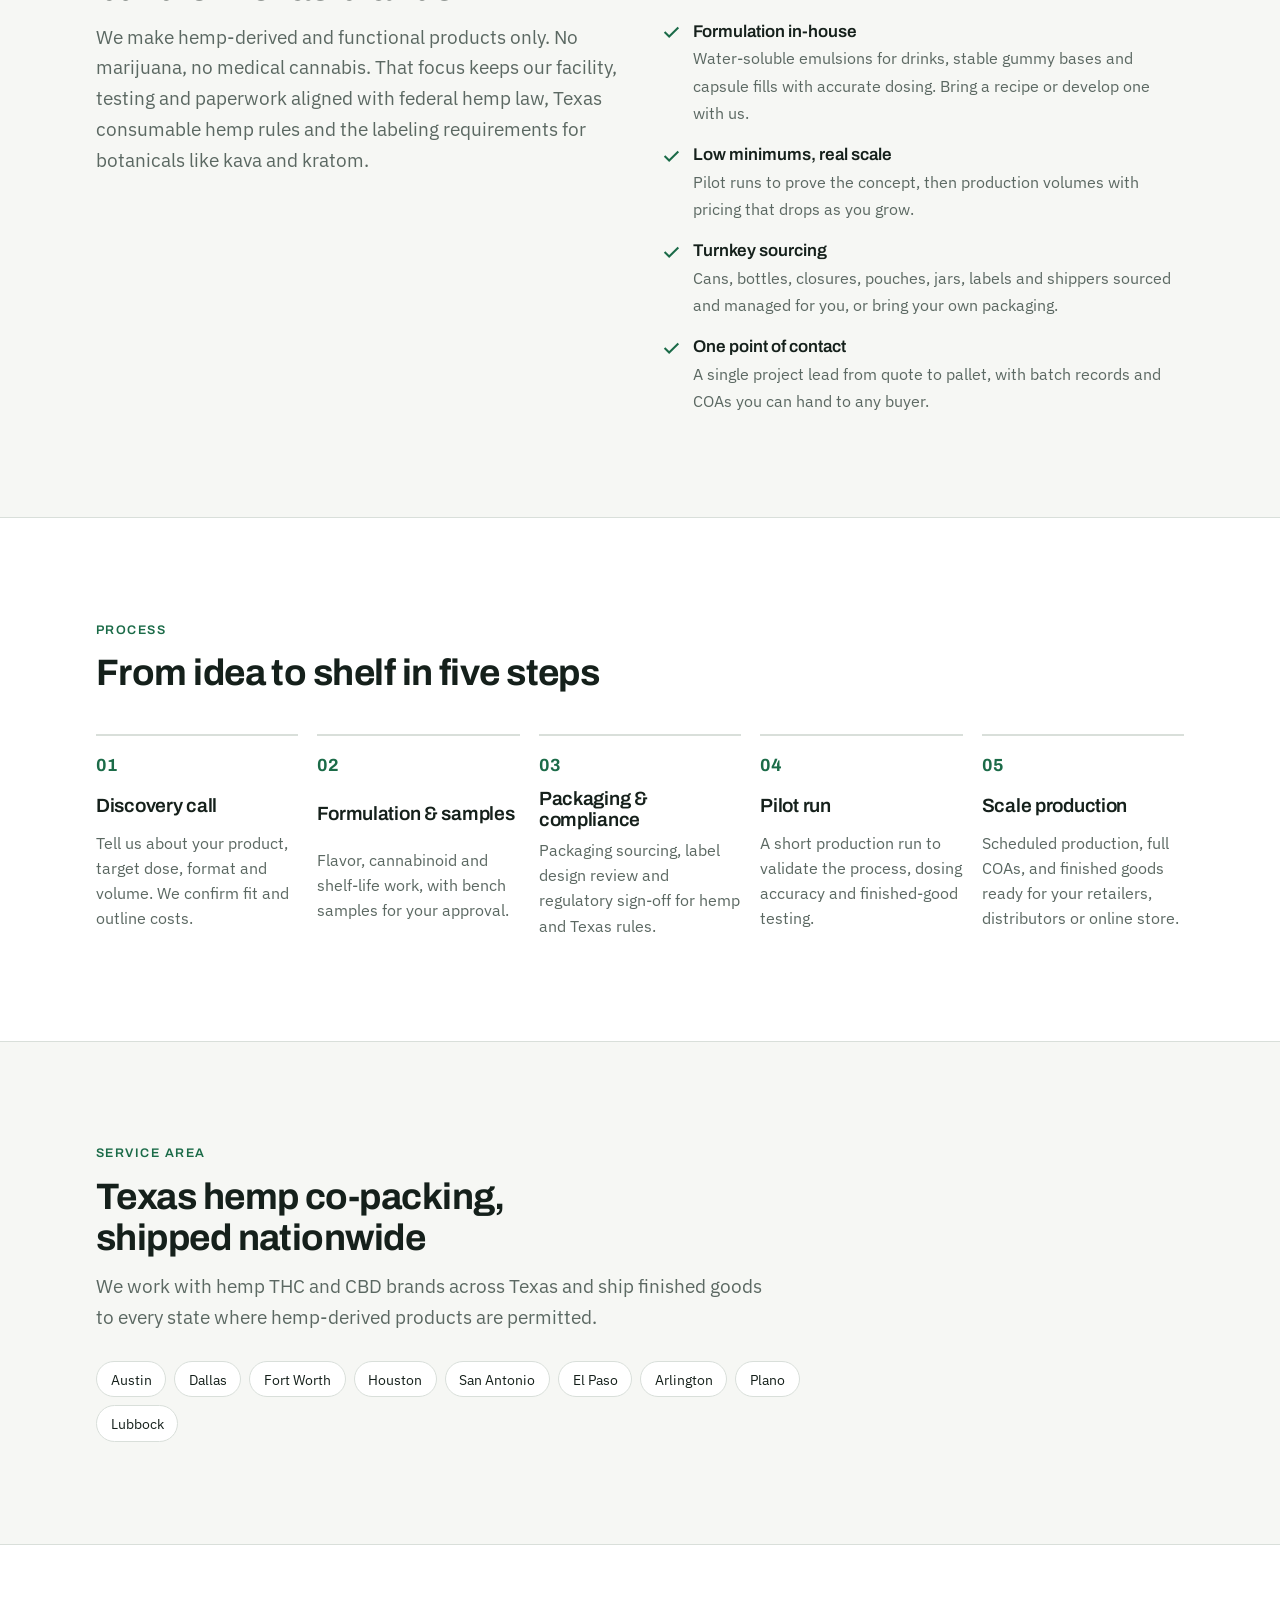
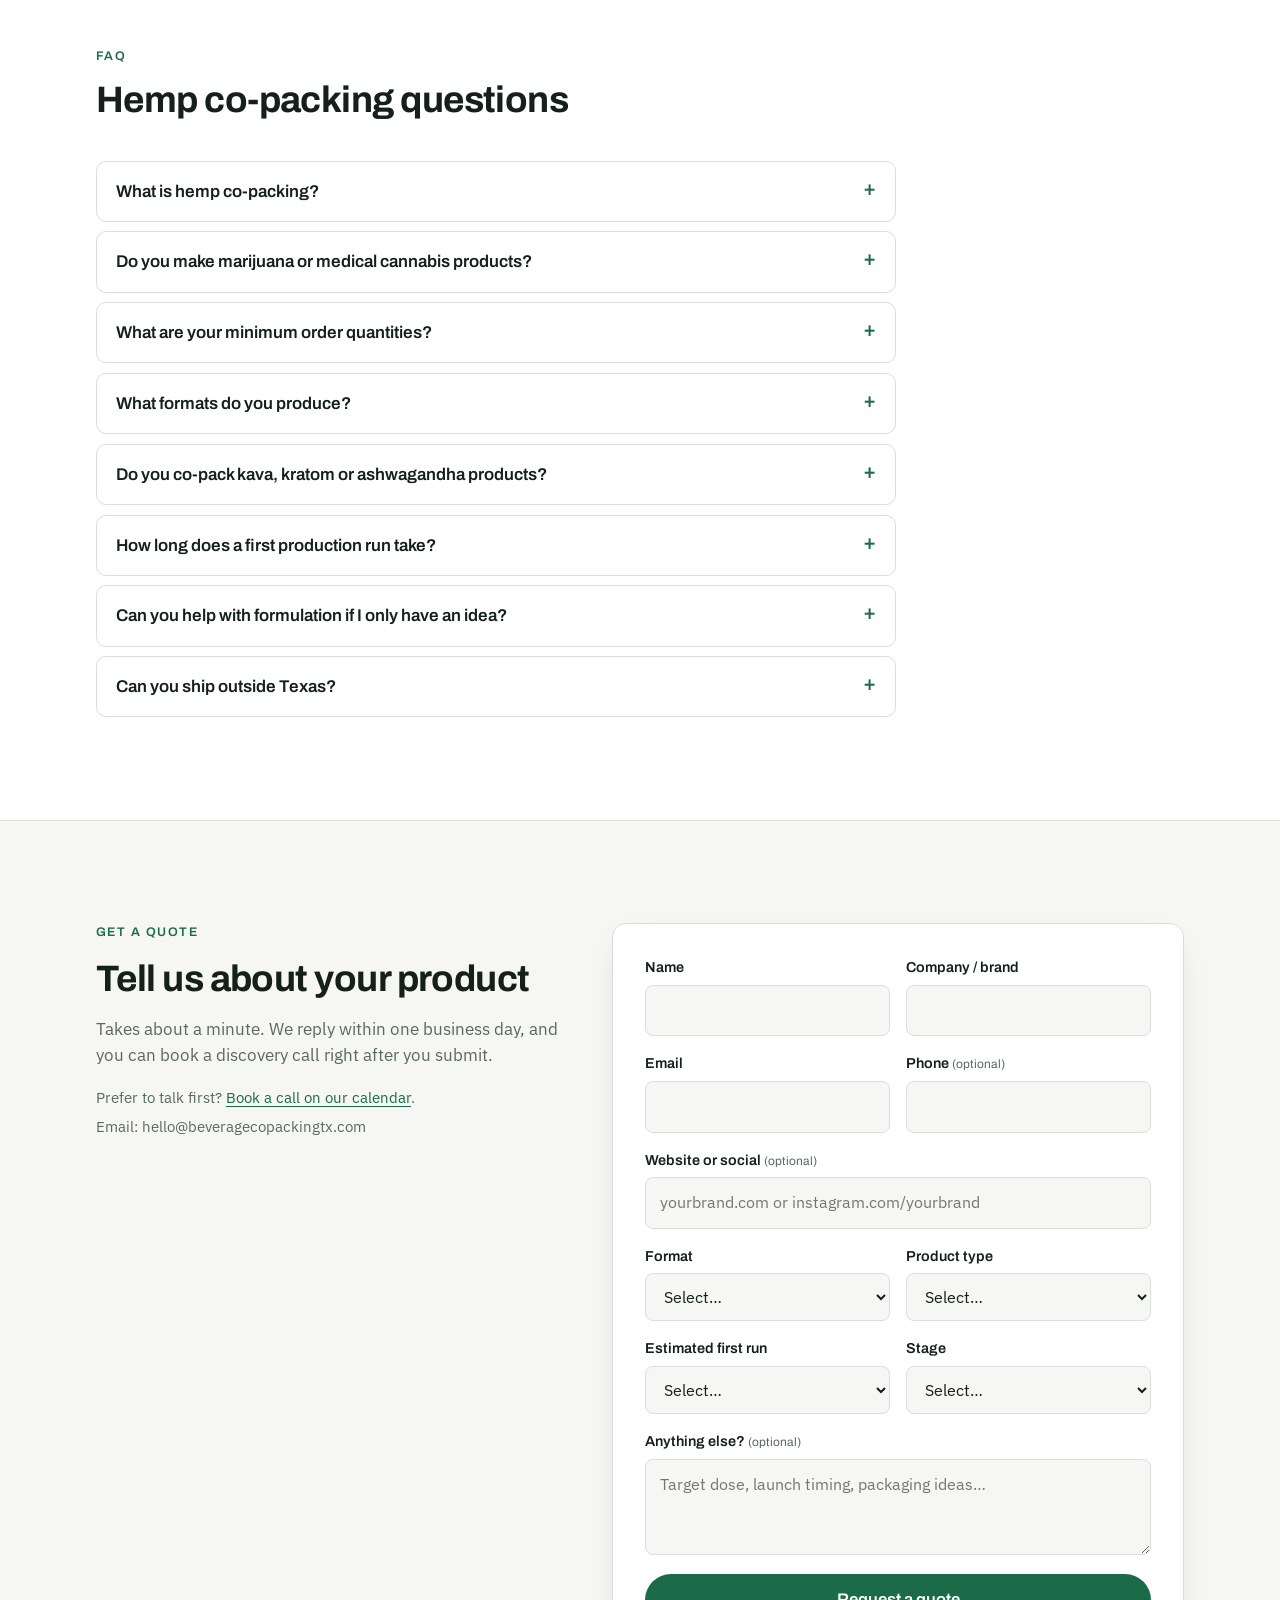
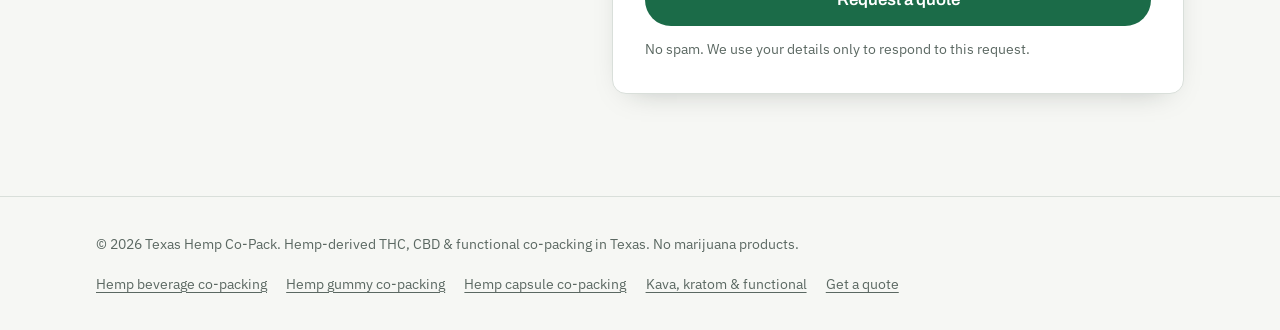
==== commit 6c85f224: "Set production domain to beveragecopackingtx.com Co-Authored-By: Claude Fable 5.1 <noreply@anthropic" ====
--- a/index.html
+++ b/index.html
@@ -5,20 +5,20 @@
 <meta name="viewport" content="width=device-width, initial-scale=1, viewport-fit=cover">
 <title>Hemp THC &amp; Functional Co-Packing in Texas | Beverages, Gummies, Capsules</title>
 <meta name="description" content="Texas hemp THC co-packing with low minimums: cans, bottles, 750 ml bottles, gummies and capsules. Hemp-derived THC, CBD, kava, kratom, ashwagandha and functional blends, lab tested and made in Texas.">
-<link rel="canonical" href="https://www.yourdomain.com/">
+<link rel="canonical" href="https://beveragecopackingtx.com/">
 <meta name="robots" content="index, follow, max-image-preview:large">
 <meta name="theme-color" content="#1b6b48">
 <meta property="og:type" content="website">
 <meta property="og:site_name" content="Texas Hemp Co-Pack">
 <meta property="og:title" content="Hemp THC Co-Packing in Texas: Beverages, Gummies &amp; Capsules">
 <meta property="og:description" content="Low-MOQ hemp co-manufacturing in Texas: cans, bottles, 750 ml bottles, gummies and capsules. Request a quote and book a call.">
-<meta property="og:url" content="https://www.yourdomain.com/">
-<meta property="og:image" content="https://www.yourdomain.com/assets/og-image.png">
+<meta property="og:url" content="https://beveragecopackingtx.com/">
+<meta property="og:image" content="https://beveragecopackingtx.com/assets/og-image.png">
 <meta property="og:locale" content="en_US">
 <meta name="twitter:card" content="summary_large_image">
 <meta name="twitter:title" content="Hemp THC Co-Packing in Texas: Beverages, Gummies &amp; Capsules">
 <meta name="twitter:description" content="Low-MOQ hemp co-manufacturing in Texas: cans, bottles, 750 ml bottles, gummies and capsules.">
-<meta name="twitter:image" content="https://www.yourdomain.com/assets/og-image.png">
+<meta name="twitter:image" content="https://beveragecopackingtx.com/assets/og-image.png">
 <link rel="icon" href="assets/favicon.svg" type="image/svg+xml">
 <link rel="preconnect" href="https://fonts.googleapis.com">
 <link rel="preconnect" href="https://fonts.gstatic.com" crossorigin>
@@ -30,13 +30,13 @@
   "@graph": [
     {
       "@type": "LocalBusiness",
-      "@id": "https://www.yourdomain.com/#business",
+      "@id": "https://beveragecopackingtx.com/#business",
       "name": "Texas Hemp Co-Pack",
       "description": "Hemp-derived THC and CBD co-packing and co-manufacturing in Texas: cans, bottles, 750 ml bottles, gummies and capsules with low minimum order quantities.",
-      "url": "https://www.yourdomain.com/",
+      "url": "https://beveragecopackingtx.com/",
       "telephone": "+1-512-000-0000",
-      "email": "hello@yourdomain.com",
-      "image": "https://www.yourdomain.com/assets/og-image.png",
+      "email": "hello@beveragecopackingtx.com",
+      "image": "https://beveragecopackingtx.com/assets/og-image.png",
       "address": { "@type": "PostalAddress", "addressRegion": "TX", "addressCountry": "US" },
       "areaServed": [
         { "@type": "State", "name": "Texas" },
@@ -50,10 +50,10 @@
         "@type": "OfferCatalog",
         "name": "Hemp co-packing services",
         "itemListElement": [
-          { "@type": "Offer", "itemOffered": { "@type": "Service", "name": "Hemp THC beverage co-packing", "url": "https://www.yourdomain.com/hemp-beverage-co-packing.html" } },
-          { "@type": "Offer", "itemOffered": { "@type": "Service", "name": "Hemp THC gummy co-packing", "url": "https://www.yourdomain.com/hemp-gummy-co-packing.html" } },
-          { "@type": "Offer", "itemOffered": { "@type": "Service", "name": "Hemp THC capsule co-packing", "url": "https://www.yourdomain.com/hemp-capsule-co-packing.html" } },
-          { "@type": "Offer", "itemOffered": { "@type": "Service", "name": "Functional beverage and supplement co-packing (kava, kratom, ashwagandha)", "url": "https://www.yourdomain.com/functional-co-packing.html" } },
+          { "@type": "Offer", "itemOffered": { "@type": "Service", "name": "Hemp THC beverage co-packing", "url": "https://beveragecopackingtx.com/hemp-beverage-co-packing.html" } },
+          { "@type": "Offer", "itemOffered": { "@type": "Service", "name": "Hemp THC gummy co-packing", "url": "https://beveragecopackingtx.com/hemp-gummy-co-packing.html" } },
+          { "@type": "Offer", "itemOffered": { "@type": "Service", "name": "Hemp THC capsule co-packing", "url": "https://beveragecopackingtx.com/hemp-capsule-co-packing.html" } },
+          { "@type": "Offer", "itemOffered": { "@type": "Service", "name": "Functional beverage and supplement co-packing (kava, kratom, ashwagandha)", "url": "https://beveragecopackingtx.com/functional-co-packing.html" } },
           { "@type": "Offer", "itemOffered": { "@type": "Service", "name": "Can filling" } },
           { "@type": "Offer", "itemOffered": { "@type": "Service", "name": "Bottle filling" } },
           { "@type": "Offer", "itemOffered": { "@type": "Service", "name": "750 ml bottle filling" } }
@@ -62,10 +62,10 @@
     },
     {
       "@type": "WebSite",
-      "@id": "https://www.yourdomain.com/#website",
-      "url": "https://www.yourdomain.com/",
+      "@id": "https://beveragecopackingtx.com/#website",
+      "url": "https://beveragecopackingtx.com/",
       "name": "Texas Hemp Co-Pack",
-      "publisher": { "@id": "https://www.yourdomain.com/#business" }
+      "publisher": { "@id": "https://beveragecopackingtx.com/#business" }
     },
     {
       "@type": "FAQPage",
@@ -317,7 +317,7 @@
         <p class="lead">Takes about a minute. We reply within one business day, and you can book a discovery call right after you submit.</p>
         <div class="contact-meta">
           <span>Prefer to talk first? <a href="#" data-calendar target="_blank" rel="noopener">Book a call on our calendar</a>.</span>
-          <span>Email: hello@yourdomain.com</span>
+          <span>Email: hello@beveragecopackingtx.com</span>
         </div>
       </div>
 
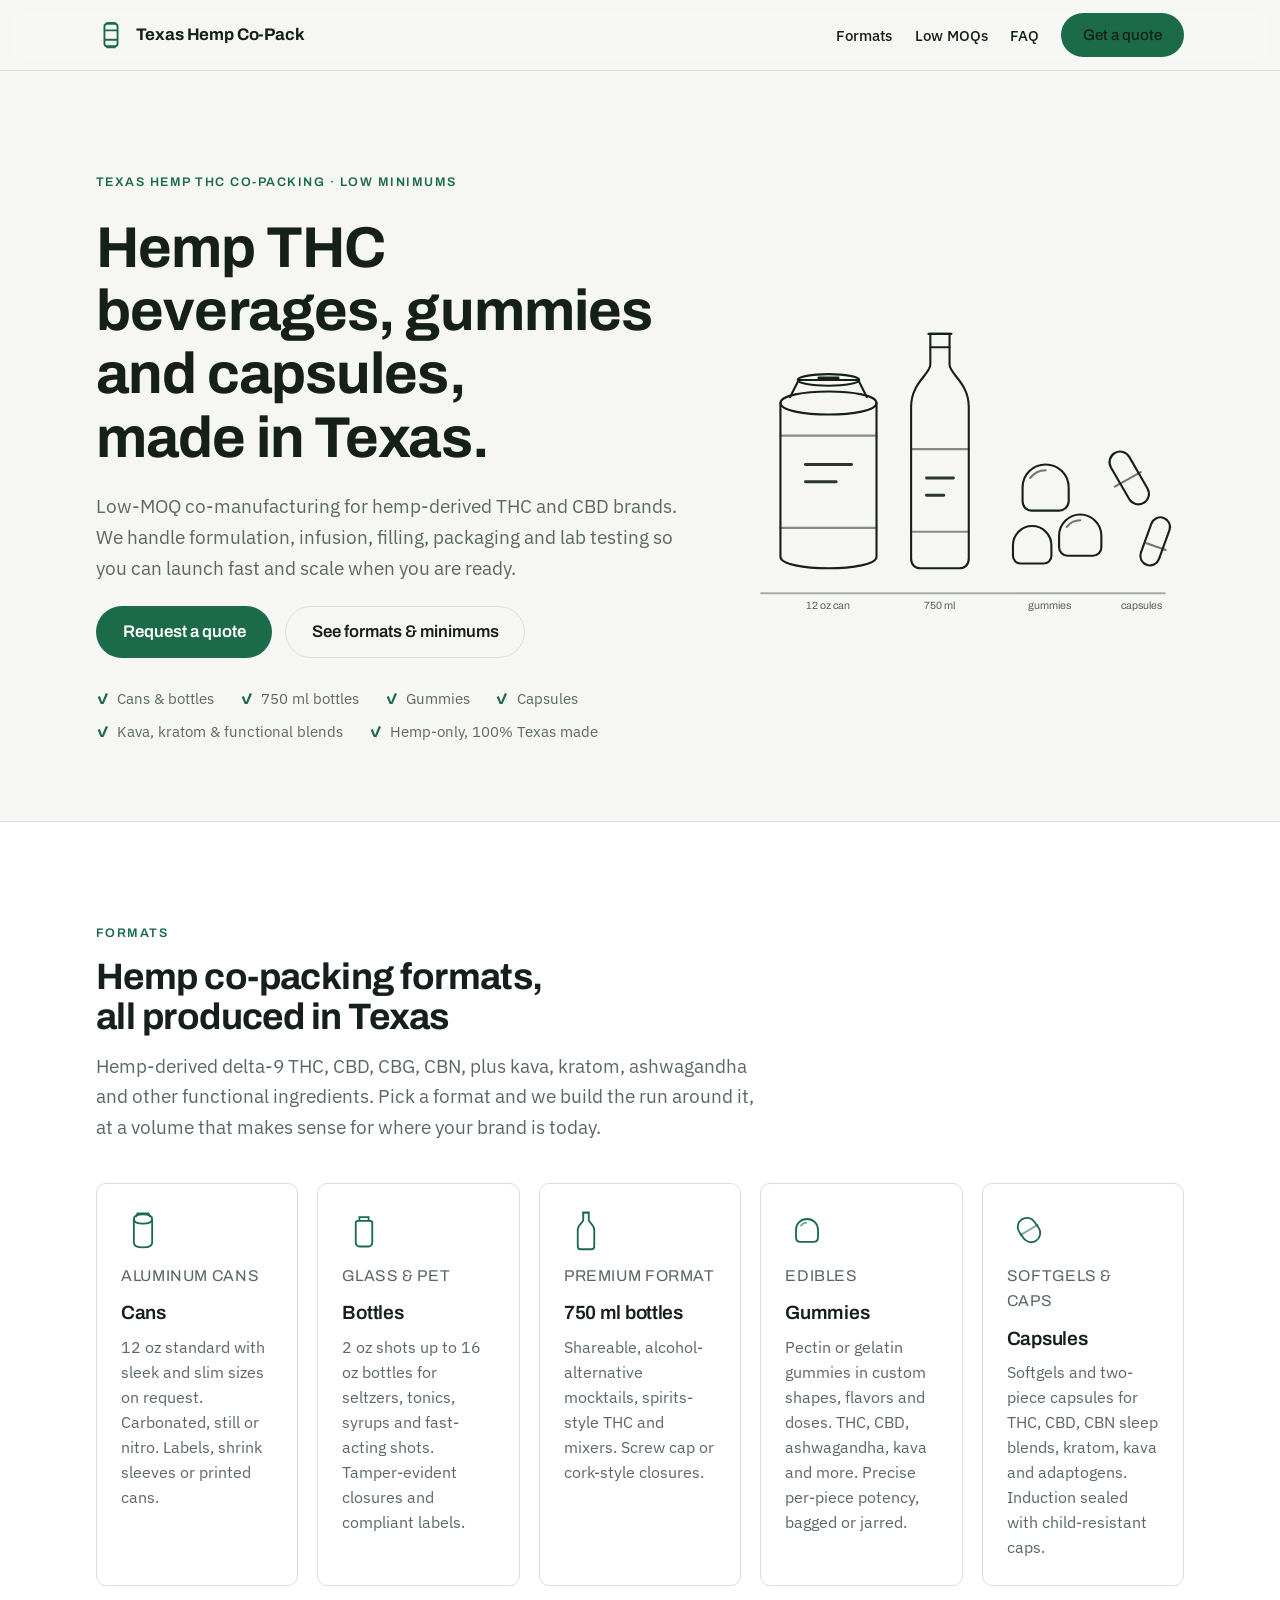
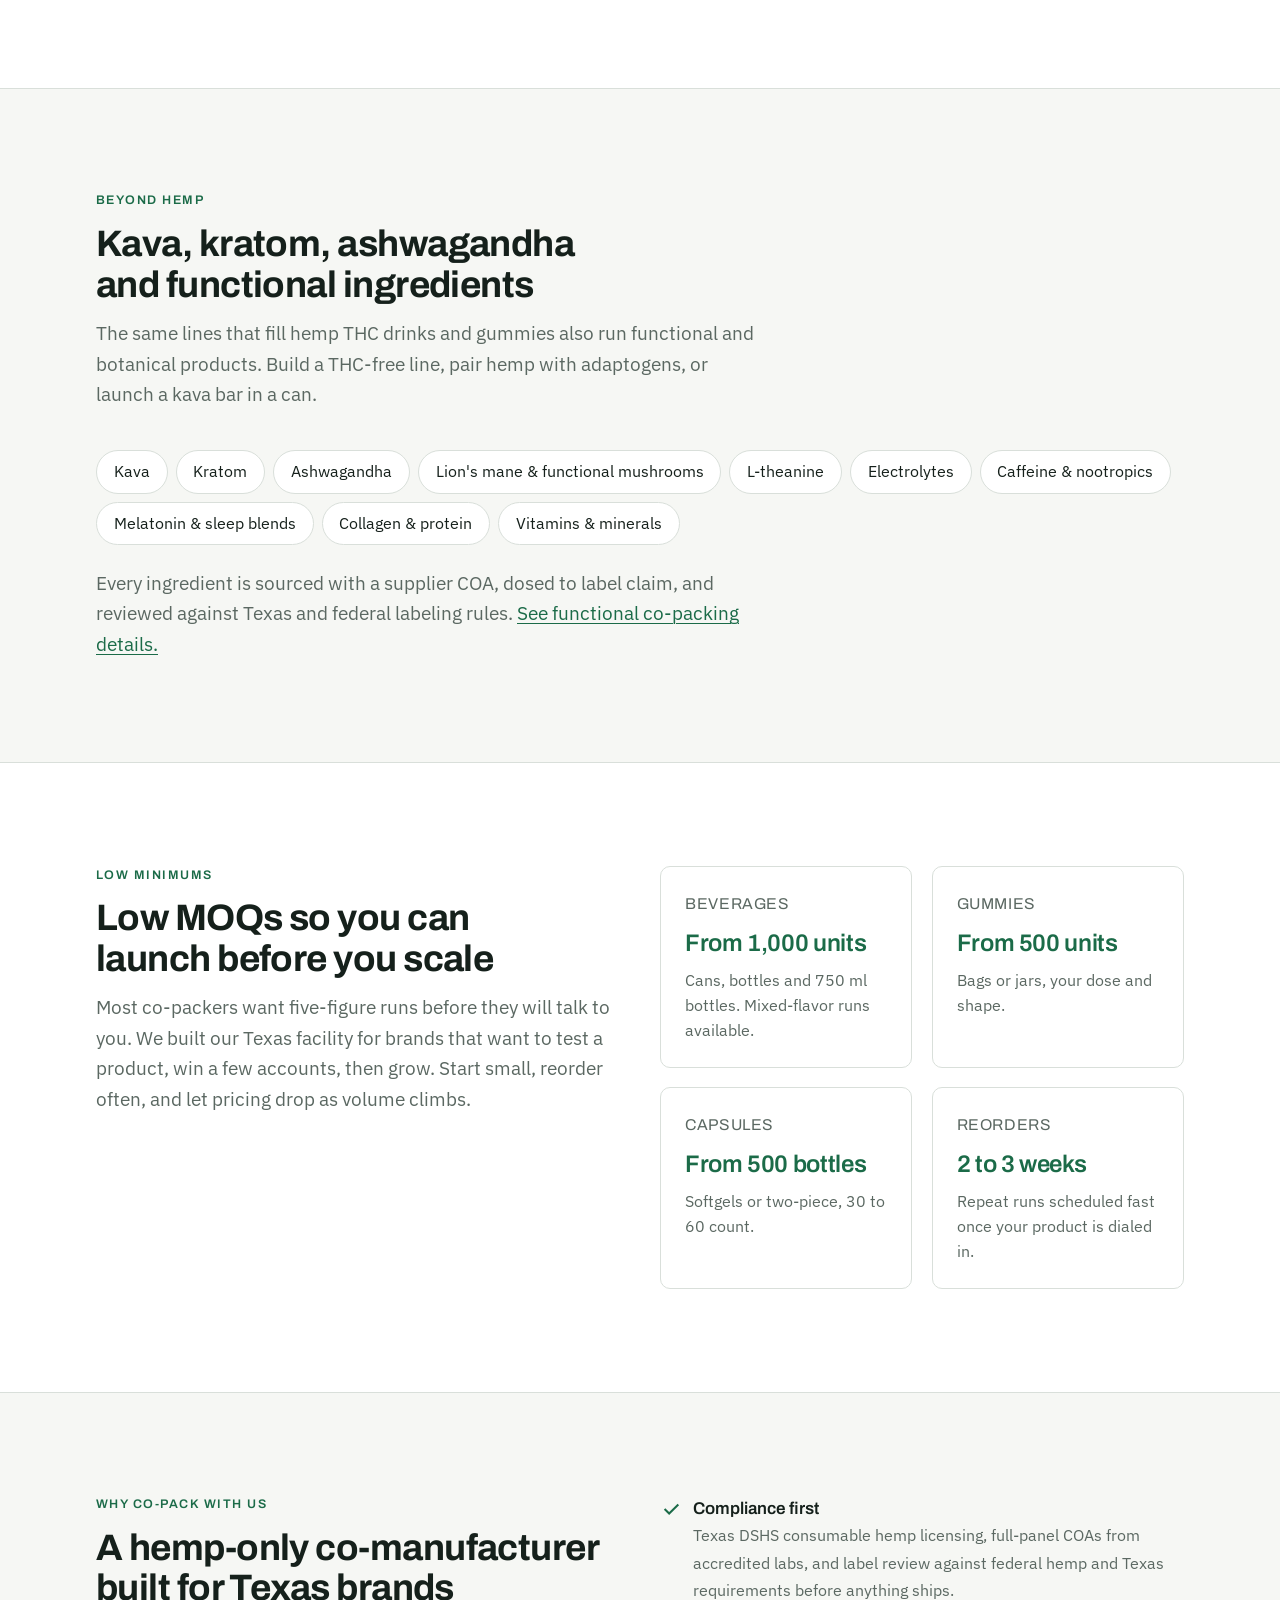
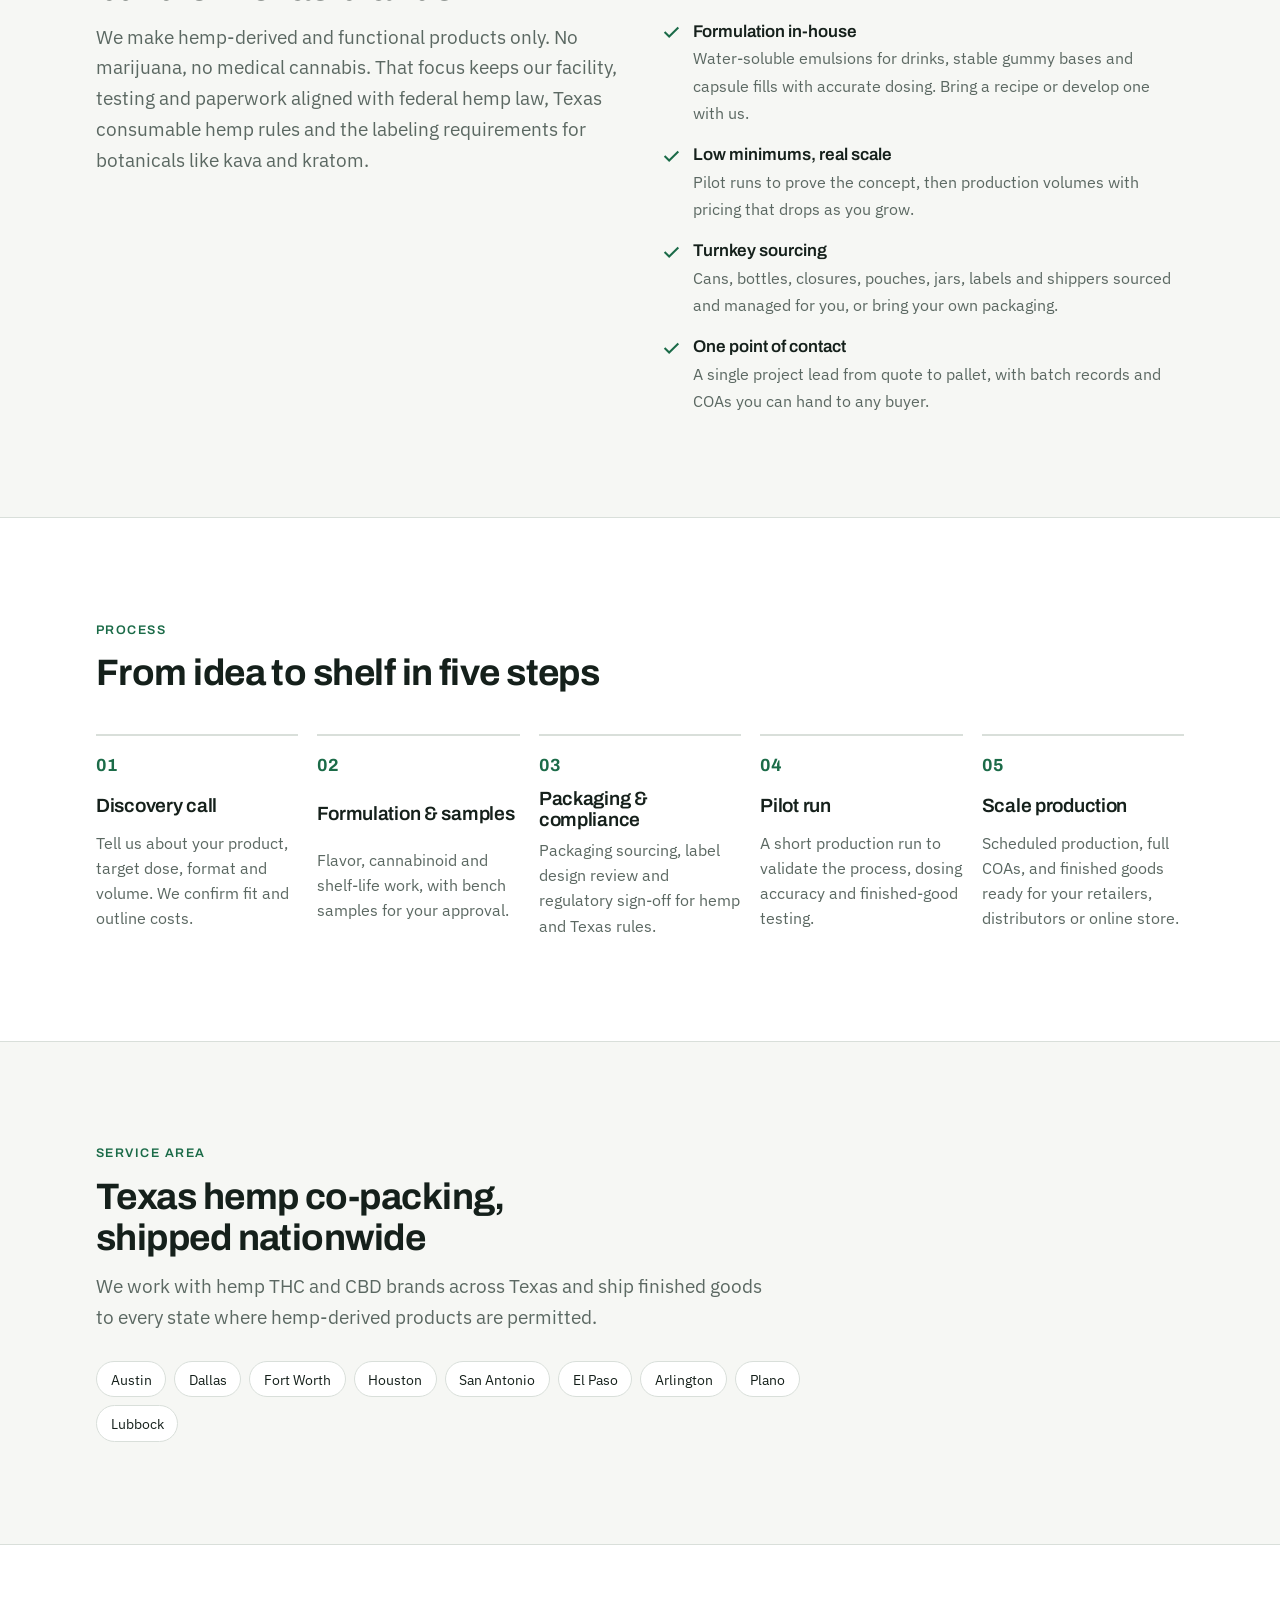
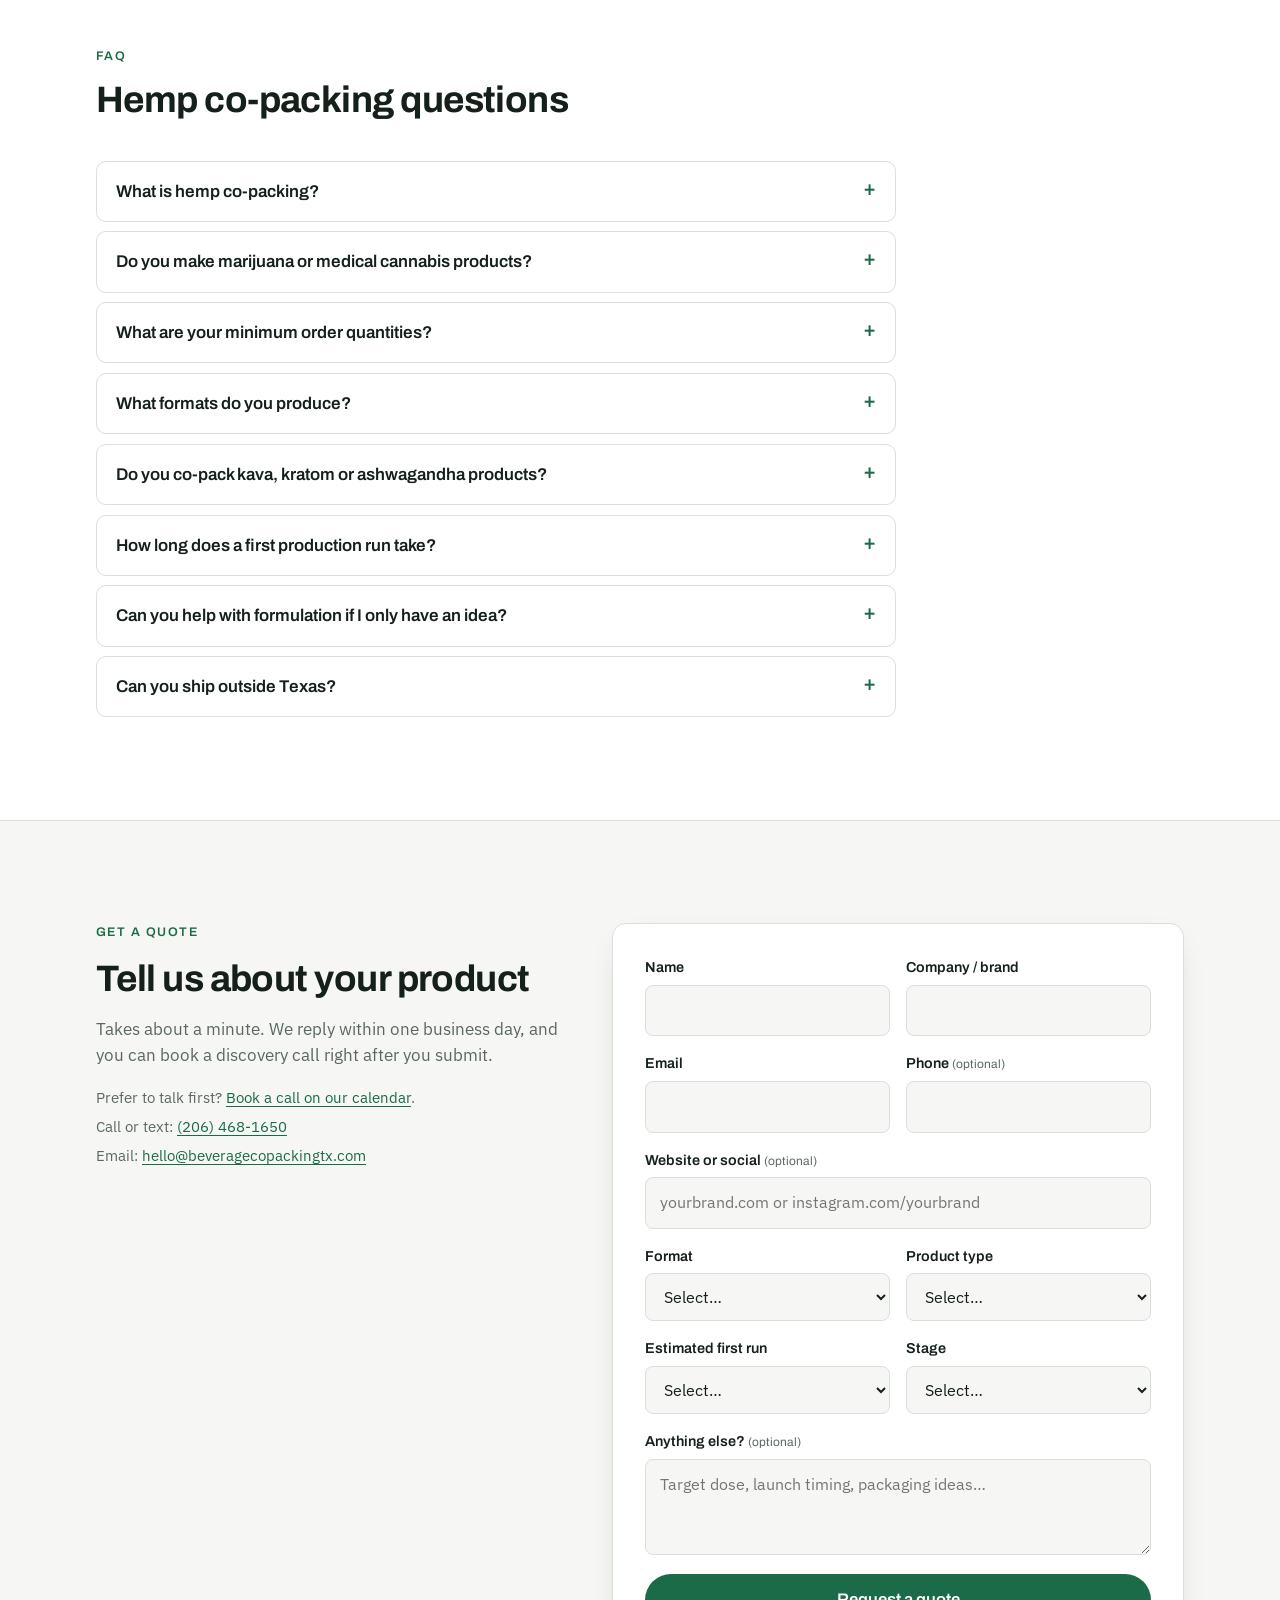
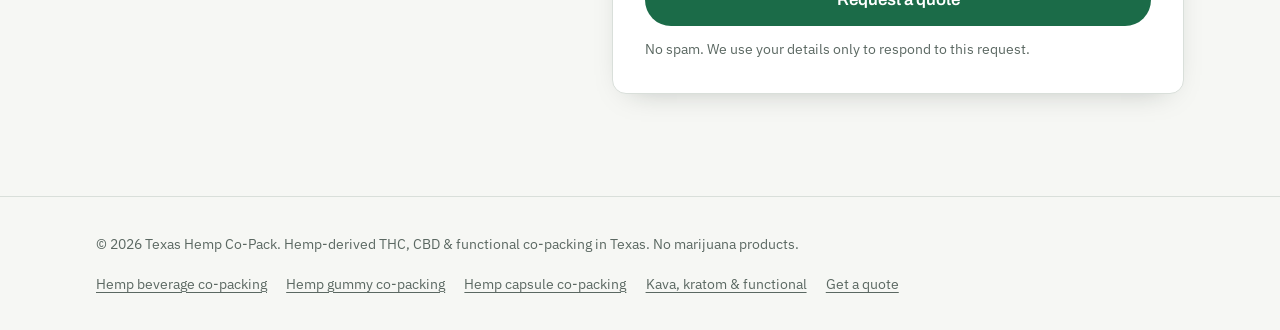
==== commit 00506209: "Add phone number to schema and contact section Co-Authored-By: Claude Fable 5.1 <noreply@anthropic.c" ====
--- a/index.html
+++ b/index.html
@@ -34,7 +34,7 @@
       "name": "Texas Hemp Co-Pack",
       "description": "Hemp-derived THC and CBD co-packing and co-manufacturing in Texas: cans, bottles, 750 ml bottles, gummies and capsules with low minimum order quantities.",
       "url": "https://beveragecopackingtx.com/",
-      "telephone": "+1-512-000-0000",
+      "telephone": "+1-206-468-1650",
       "email": "hello@beveragecopackingtx.com",
       "image": "https://beveragecopackingtx.com/assets/og-image.png",
       "address": { "@type": "PostalAddress", "addressRegion": "TX", "addressCountry": "US" },
@@ -317,7 +317,8 @@
         <p class="lead">Takes about a minute. We reply within one business day, and you can book a discovery call right after you submit.</p>
         <div class="contact-meta">
           <span>Prefer to talk first? <a href="#" data-calendar target="_blank" rel="noopener">Book a call on our calendar</a>.</span>
-          <span>Email: hello@beveragecopackingtx.com</span>
+          <span>Call or text: <a href="tel:+12064681650">(206) 468-1650</a></span>
+          <span>Email: <a href="mailto:hello@beveragecopackingtx.com">hello@beveragecopackingtx.com</a></span>
         </div>
       </div>
 
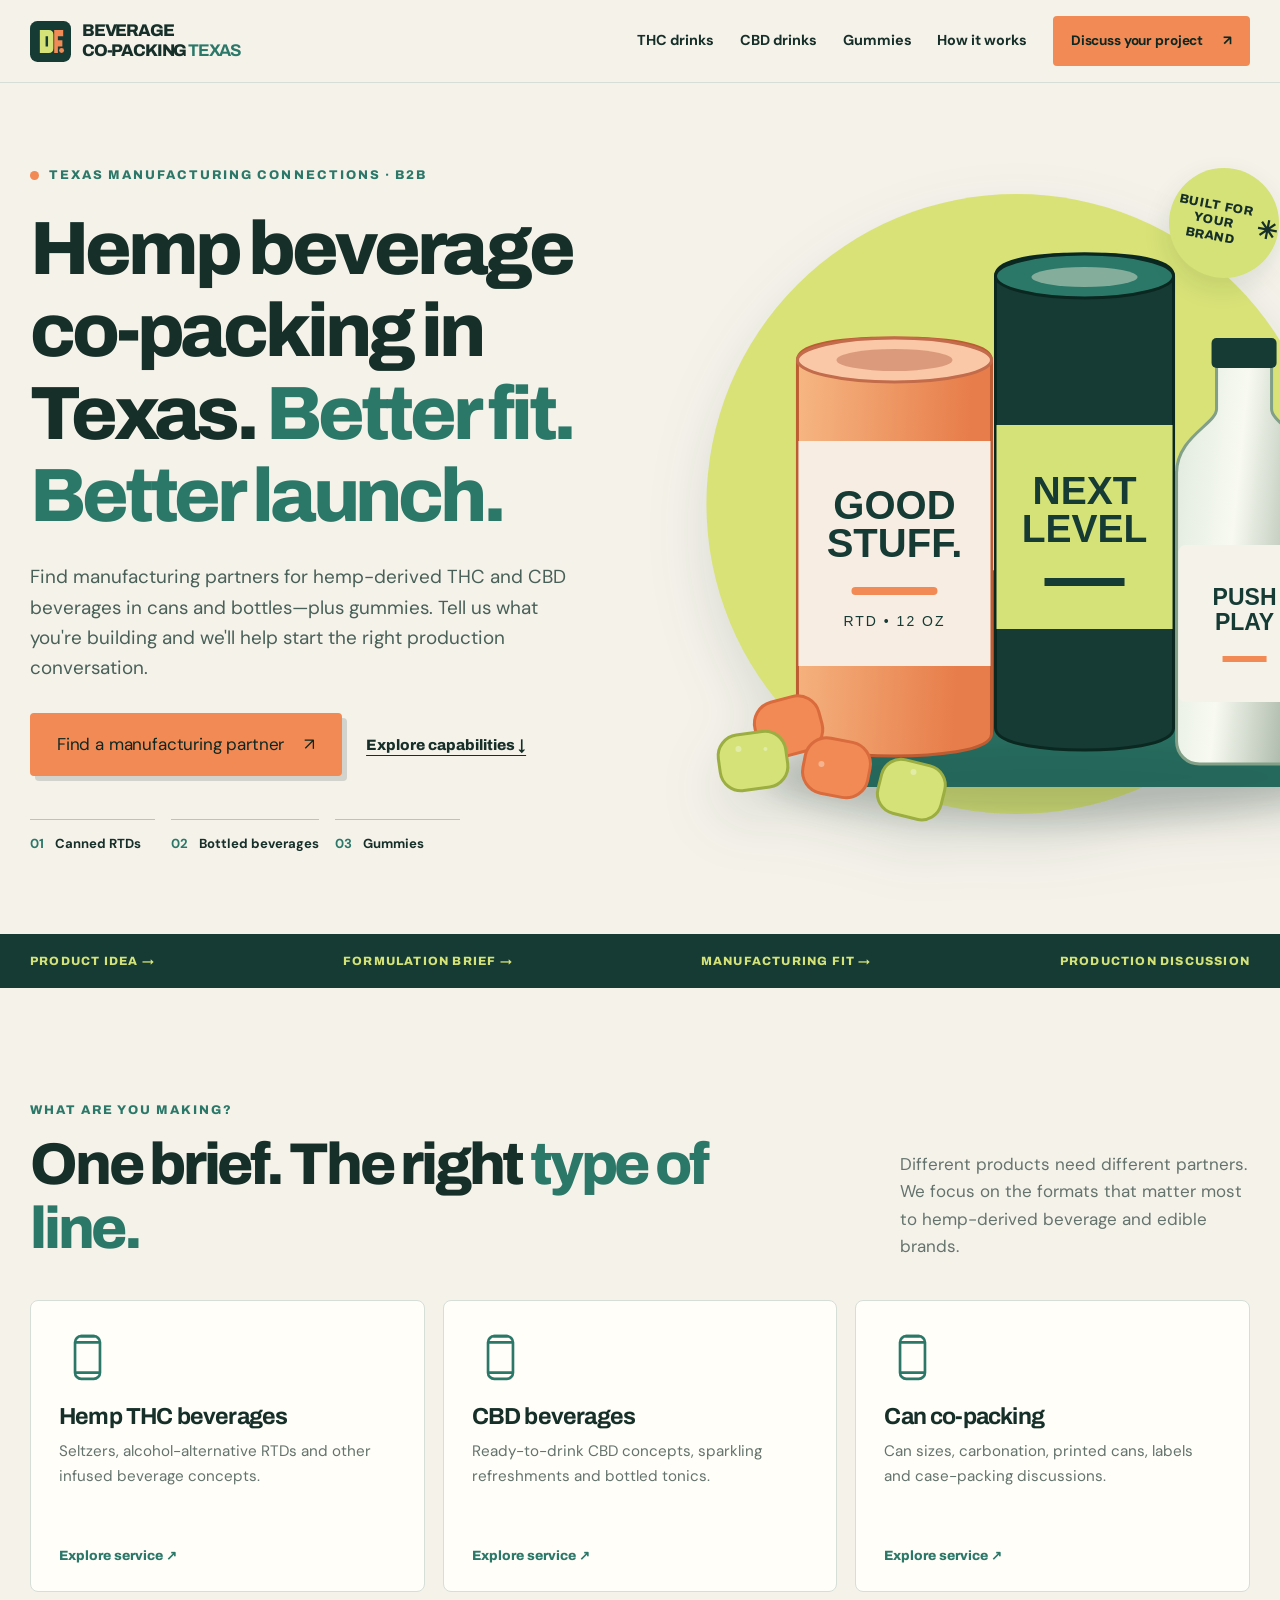
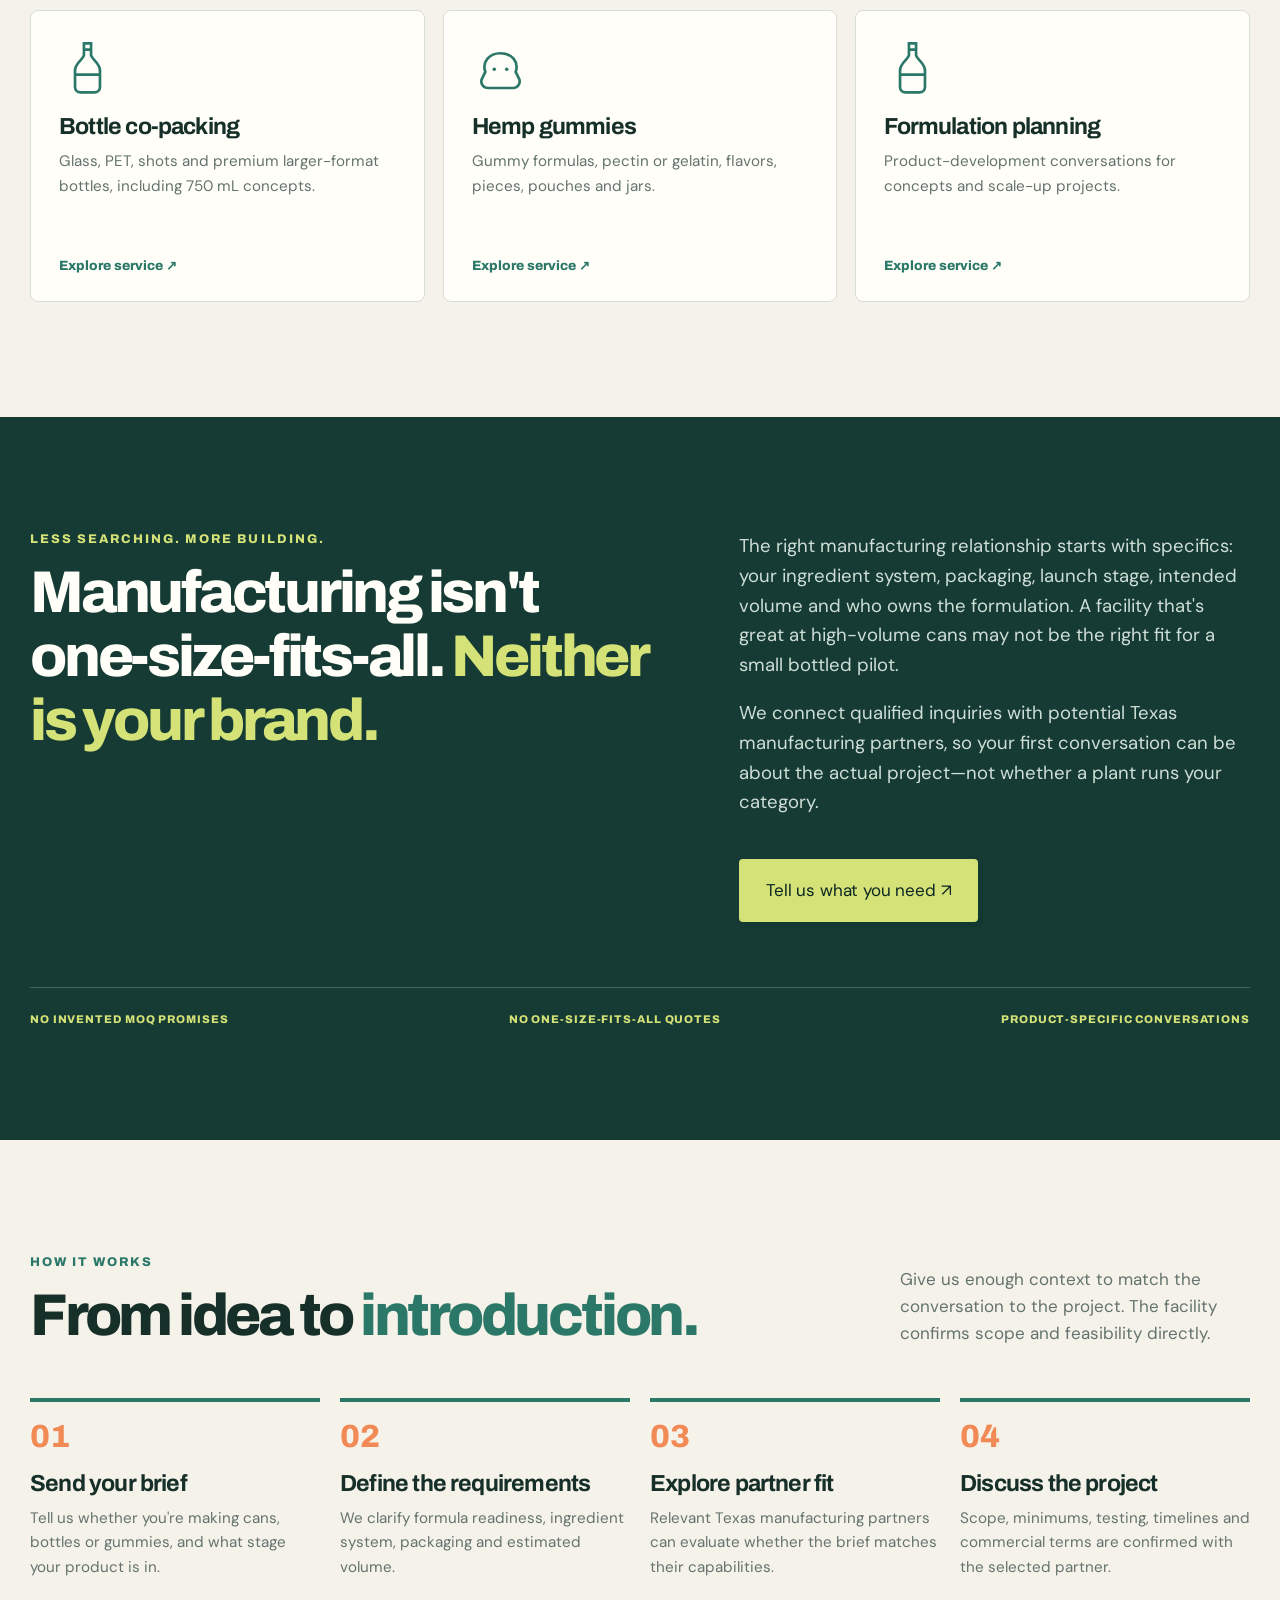
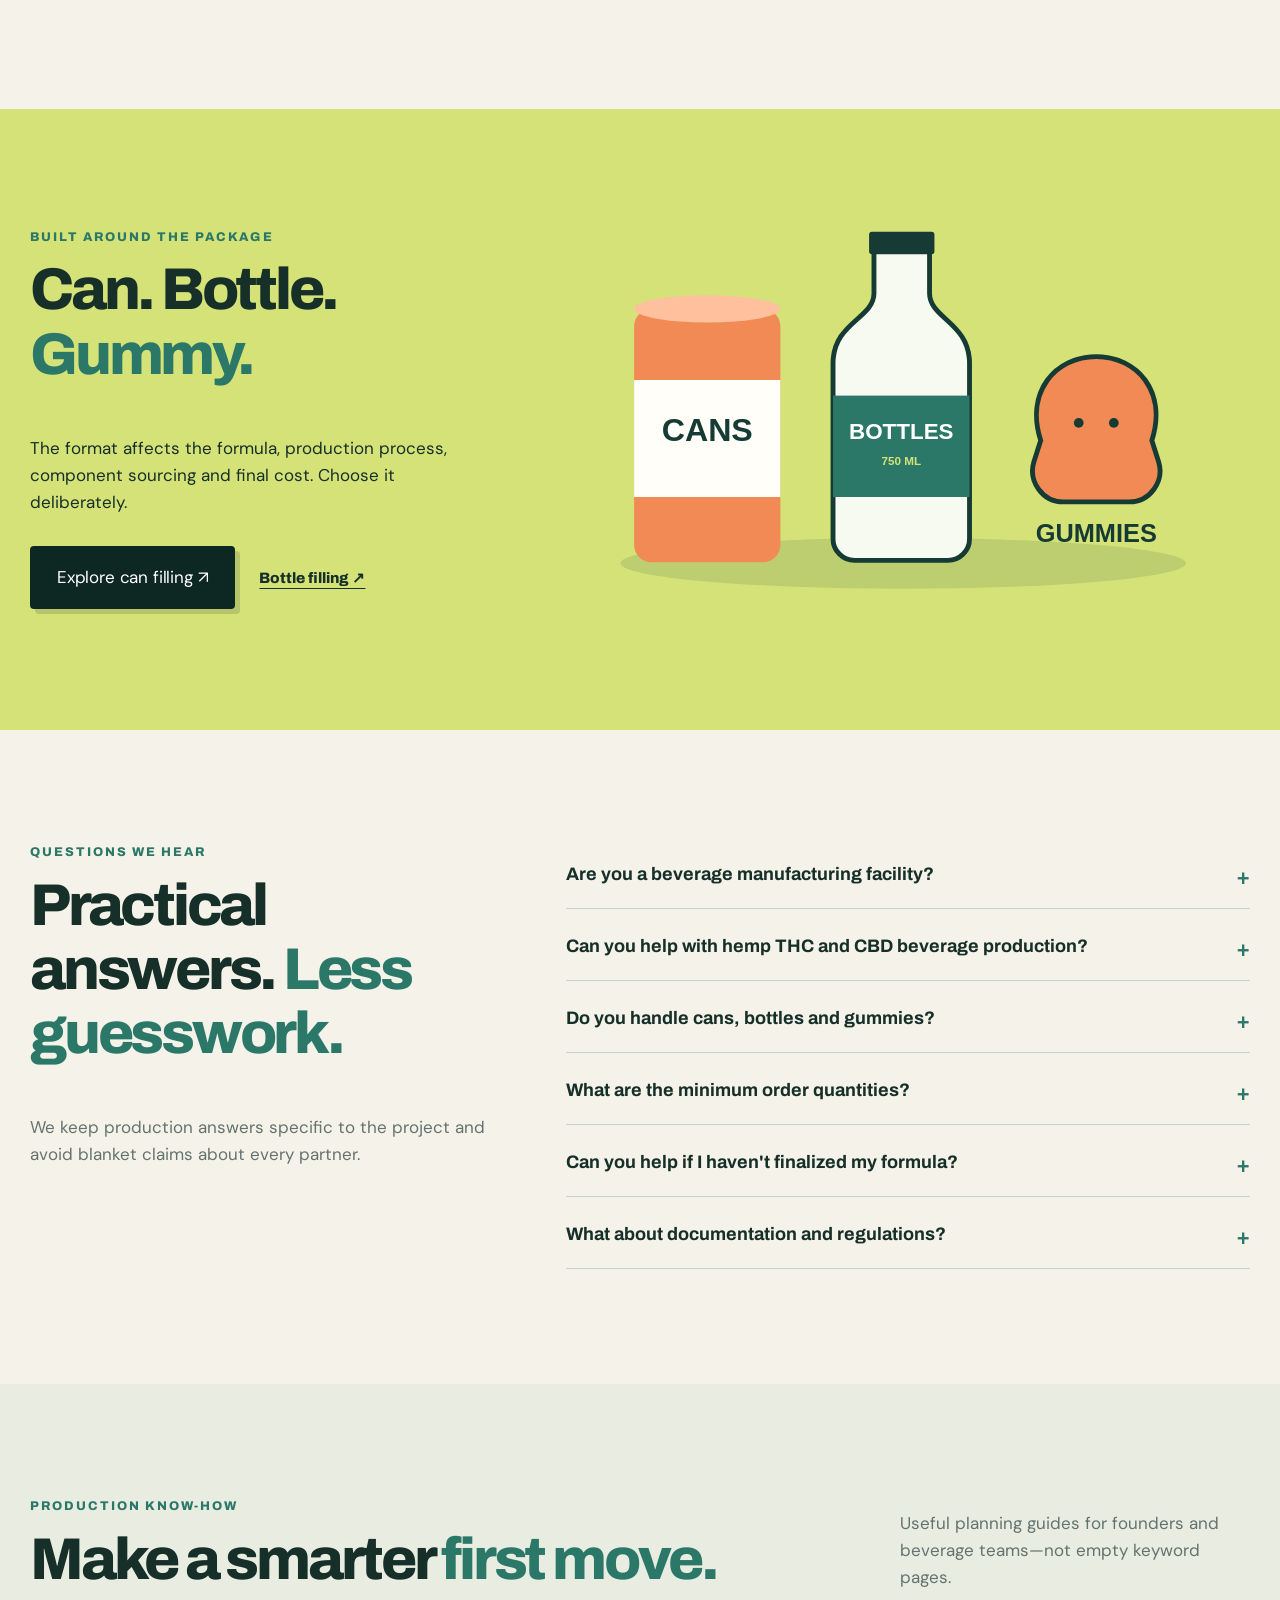
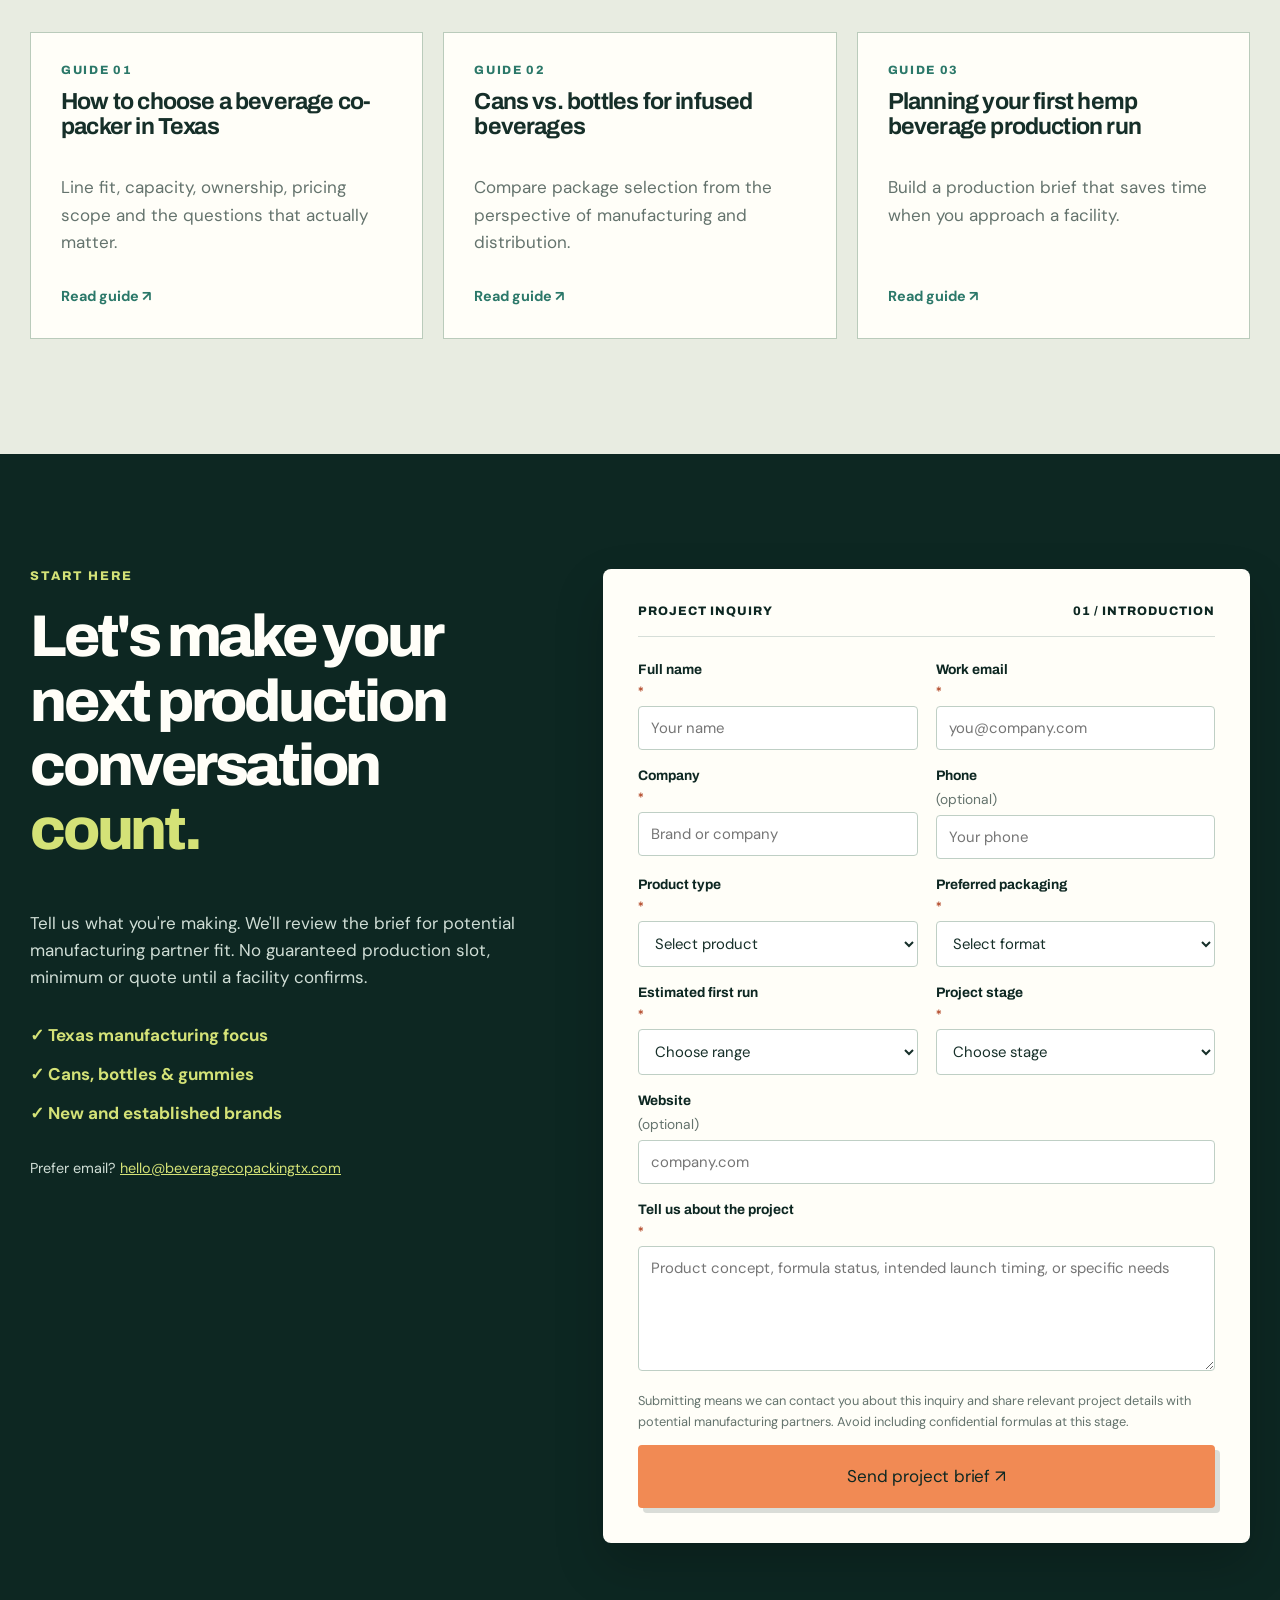
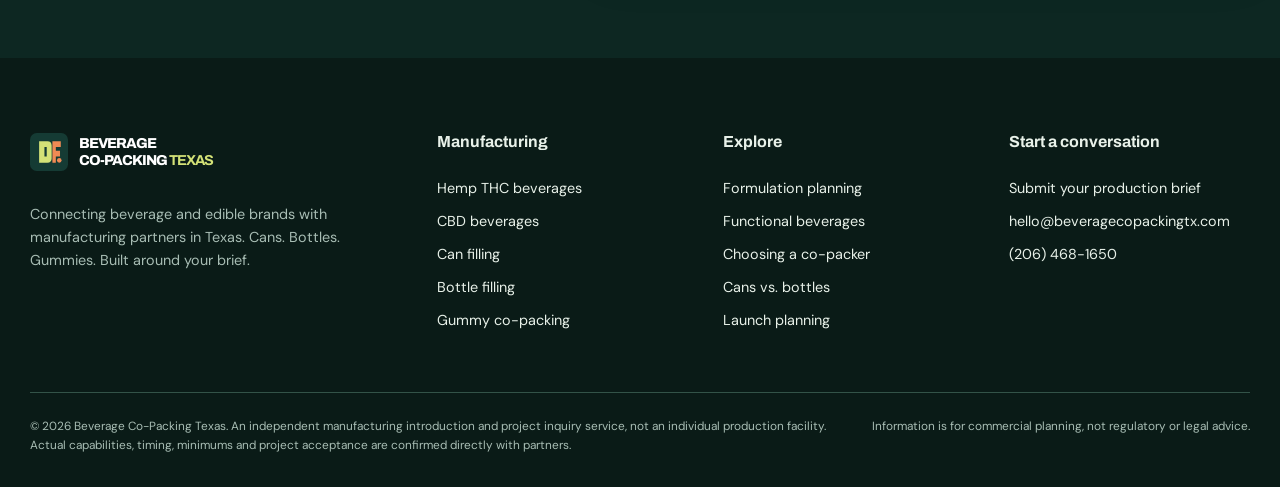
==== commit 87cfe521: "Build original beverage co-packing brand site and SEO service pages" ====
--- a/index.html
+++ b/index.html
@@ -1,415 +1,9 @@
-<!doctype html>
-<html lang="en">
-<head>
-<meta charset="utf-8">
-<meta name="viewport" content="width=device-width, initial-scale=1, viewport-fit=cover">
-<title>Hemp THC &amp; Functional Co-Packing in Texas | Beverages, Gummies, Capsules</title>
-<meta name="description" content="Texas hemp THC co-packing with low minimums: cans, bottles, 750 ml bottles, gummies and capsules. Hemp-derived THC, CBD, kava, kratom, ashwagandha and functional blends, lab tested and made in Texas.">
-<link rel="canonical" href="https://beveragecopackingtx.com/">
-<meta name="robots" content="index, follow, max-image-preview:large">
-<meta name="theme-color" content="#1b6b48">
-<meta property="og:type" content="website">
-<meta property="og:site_name" content="Texas Hemp Co-Pack">
-<meta property="og:title" content="Hemp THC Co-Packing in Texas: Beverages, Gummies &amp; Capsules">
-<meta property="og:description" content="Low-MOQ hemp co-manufacturing in Texas: cans, bottles, 750 ml bottles, gummies and capsules. Request a quote and book a call.">
-<meta property="og:url" content="https://beveragecopackingtx.com/">
-<meta property="og:image" content="https://beveragecopackingtx.com/assets/og-image.png">
-<meta property="og:locale" content="en_US">
-<meta name="twitter:card" content="summary_large_image">
-<meta name="twitter:title" content="Hemp THC Co-Packing in Texas: Beverages, Gummies &amp; Capsules">
-<meta name="twitter:description" content="Low-MOQ hemp co-manufacturing in Texas: cans, bottles, 750 ml bottles, gummies and capsules.">
-<meta name="twitter:image" content="https://beveragecopackingtx.com/assets/og-image.png">
-<link rel="icon" href="assets/favicon.svg" type="image/svg+xml">
-<link rel="preconnect" href="https://fonts.googleapis.com">
-<link rel="preconnect" href="https://fonts.gstatic.com" crossorigin>
-<link rel="stylesheet" href="https://fonts.googleapis.com/css2?family=Archivo:wght@600;700&family=IBM+Plex+Sans:wght@400;500;600&display=swap">
-<link rel="stylesheet" href="assets/style.css">
-<script type="application/ld+json">
-{
-  "@context": "https://schema.org",
-  "@graph": [
-    {
-      "@type": "LocalBusiness",
-      "@id": "https://beveragecopackingtx.com/#business",
-      "name": "Texas Hemp Co-Pack",
-      "description": "Hemp-derived THC and CBD co-packing and co-manufacturing in Texas: cans, bottles, 750 ml bottles, gummies and capsules with low minimum order quantities.",
-      "url": "https://beveragecopackingtx.com/",
-      "telephone": "+1-206-468-1650",
-      "email": "hello@beveragecopackingtx.com",
-      "image": "https://beveragecopackingtx.com/assets/og-image.png",
-      "address": { "@type": "PostalAddress", "addressRegion": "TX", "addressCountry": "US" },
-      "areaServed": [
-        { "@type": "State", "name": "Texas" },
-        { "@type": "City", "name": "Austin" },
-        { "@type": "City", "name": "Dallas" },
-        { "@type": "City", "name": "Houston" },
-        { "@type": "City", "name": "San Antonio" }
-      ],
-      "knowsAbout": ["hemp THC co-packing", "hemp beverage co-packing", "hemp gummy manufacturing", "hemp capsule manufacturing", "hemp-derived delta-9 THC products", "CBD products", "kava beverage co-packing", "kratom product manufacturing", "ashwagandha and adaptogen products", "functional beverage co-packing", "consumable hemp co-manufacturing"],
-      "hasOfferCatalog": {
-        "@type": "OfferCatalog",
-        "name": "Hemp co-packing services",
-        "itemListElement": [
-          { "@type": "Offer", "itemOffered": { "@type": "Service", "name": "Hemp THC beverage co-packing", "url": "https://beveragecopackingtx.com/hemp-beverage-co-packing.html" } },
-          { "@type": "Offer", "itemOffered": { "@type": "Service", "name": "Hemp THC gummy co-packing", "url": "https://beveragecopackingtx.com/hemp-gummy-co-packing.html" } },
-          { "@type": "Offer", "itemOffered": { "@type": "Service", "name": "Hemp THC capsule co-packing", "url": "https://beveragecopackingtx.com/hemp-capsule-co-packing.html" } },
-          { "@type": "Offer", "itemOffered": { "@type": "Service", "name": "Functional beverage and supplement co-packing (kava, kratom, ashwagandha)", "url": "https://beveragecopackingtx.com/functional-co-packing.html" } },
-          { "@type": "Offer", "itemOffered": { "@type": "Service", "name": "Can filling" } },
-          { "@type": "Offer", "itemOffered": { "@type": "Service", "name": "Bottle filling" } },
-          { "@type": "Offer", "itemOffered": { "@type": "Service", "name": "750 ml bottle filling" } }
-        ]
-      }
-    },
-    {
-      "@type": "WebSite",
-      "@id": "https://beveragecopackingtx.com/#website",
-      "url": "https://beveragecopackingtx.com/",
-      "name": "Texas Hemp Co-Pack",
-      "publisher": { "@id": "https://beveragecopackingtx.com/#business" }
-    },
-    {
-      "@type": "FAQPage",
-      "mainEntity": [
-        { "@type": "Question", "name": "What is hemp co-packing?", "acceptedAnswer": { "@type": "Answer", "text": "Hemp co-packing (co-manufacturing) is when a licensed facility formulates, infuses, fills, packages and lab-tests your hemp-derived THC or CBD product under your brand. You own the brand and recipe. We run production, quality control and compliance." } },
-        { "@type": "Question", "name": "Do you make marijuana or medical cannabis products?", "acceptedAnswer": { "@type": "Answer", "text": "No. We are a hemp-only facility. Every product we make is hemp-derived and stays within federal hemp limits for delta-9 THC. We do not produce recreational or medical cannabis products." } },
-        { "@type": "Question", "name": "What are your minimum order quantities?", "acceptedAnswer": { "@type": "Answer", "text": "Our minimums are among the lowest in Texas. Pilot runs start in the low thousands of units for beverages and even lower for gummies and capsules, so new brands can launch and test the market without a large upfront commitment." } },
-        { "@type": "Question", "name": "What formats do you produce?", "acceptedAnswer": { "@type": "Answer", "text": "Aluminum cans, bottles, 750 ml bottles, gummies and capsules, all produced in Texas with full-panel lab testing." } },
-        { "@type": "Question", "name": "Do you co-pack kava, kratom or ashwagandha products?", "acceptedAnswer": { "@type": "Answer", "text": "Yes. Alongside hemp-derived THC and CBD we co-pack kava, kratom, ashwagandha, mushroom and other functional ingredients in drinks, gummies and capsules, with labeling that follows Texas and federal rules for each ingredient." } },
-        { "@type": "Question", "name": "How long does a first production run take?", "acceptedAnswer": { "@type": "Answer", "text": "Typical timeline from signed agreement to finished product is 4 to 8 weeks, depending on formulation work, packaging lead times and testing." } }
-      ]
-    }
-  ]
-}
-</script>
-</head>
-<body>
-
-<header class="site-header">
-  <div class="wrap">
-    <a class="brand" href="/" aria-label="Texas Hemp Co-Pack home">
-      <svg class="brand-mark" viewBox="0 0 32 32" fill="none" stroke="currentColor" stroke-width="2" aria-hidden="true"><rect x="9" y="4" width="14" height="24" rx="3"/><path d="M12 4v-1h8v1M12 28v1h8v-1M9 11h14M9 21h14"/></svg>
-      <span>Texas Hemp Co-Pack</span>
-    </a>
-    <nav class="nav" aria-label="Primary">
-      <a href="#formats">Formats</a>
-      <a href="#moq">Low MOQs</a>
-      <a href="#faq">FAQ</a>
-      <a class="btn btn-primary" href="#quote">Get a quote</a>
-    </nav>
-  </div>
-</header>
-
-<main>
-  <!-- HERO -->
-  <section class="hero">
-    <div class="wrap">
-      <div class="hero-copy">
-        <p class="eyebrow">Texas hemp THC co-packing · low minimums</p>
-        <h1>Hemp THC beverages, gummies and capsules, made in Texas.</h1>
-        <p class="lead">Low-MOQ co-manufacturing for hemp-derived THC and CBD brands. We handle formulation, infusion, filling, packaging and lab testing so you can launch fast and scale when you are ready.</p>
-        <div class="hero-actions">
-          <a class="btn btn-primary btn-lg" href="#quote">Request a quote</a>
-          <a class="btn btn-outline btn-lg" href="#formats">See formats &amp; minimums</a>
-        </div>
-        <ul class="hero-proof">
-          <li>Cans &amp; bottles</li>
-          <li>750 ml bottles</li>
-          <li>Gummies</li>
-          <li>Capsules</li>
-          <li>Kava, kratom &amp; functional blends</li>
-          <li>Hemp-only, 100% Texas made</li>
-        </ul>
-      </div>
-      <div class="hero-art" aria-hidden="true">
-        <svg viewBox="0 0 460 320" fill="none" stroke="currentColor" stroke-width="2.2" stroke-linecap="round" stroke-linejoin="round">
-          <!-- can -->
-          <g>
-            <path d="M40 102c0-8 25-12 50-12s50 4 50 12v160c0 8-25 12-50 12s-50-4-50-12z"/>
-            <path d="M40 102c0 8 25 12 50 12s50-4 50-12"/>
-            <path d="M50 96l9-18h62l9 18"/>
-            <ellipse cx="90" cy="78" rx="32" ry="6"/>
-            <path d="M80 76h20" stroke-width="3"/>
-            <path d="M40 136h100M40 232h100" opacity=".5"/>
-            <path d="M66 166h48M66 184h32" stroke-width="3" opacity=".9"/>
-          </g>
-          <!-- 750 bottle -->
-          <g>
-            <path d="M196 30h20v32c0 10 20 19 20 44v158c0 6-4 10-10 10h-40c-6 0-10-4-10-10V106c0-25 20-34 20-44z"/>
-            <path d="M194 30h24M196 44h20"/>
-            <path d="M176 150h60M176 236h60" opacity=".5"/>
-            <path d="M192 180h28M192 198h18" stroke-width="3" opacity=".9"/>
-          </g>
-          <!-- gummies (three) -->
-          <g>
-            <path d="M292 190c0-14 11-24 24-24h0c13 0 24 10 24 24v14c0 6-5 10-10 10h-28c-6 0-10-4-10-10z"/>
-            <path d="M300 180c4-5 10-8 16-8" opacity=".6"/>
-            <path d="M330 240c0-12 10-22 22-22s22 10 22 22v12c0 5-4 9-9 9h-26c-5 0-9-4-9-9z"/>
-            <path d="M338 231c3-4 8-7 14-7" opacity=".6"/>
-            <path d="M282 250c0-11 9-20 20-20s20 9 20 20v11c0 5-4 8-8 8h-24c-4 0-8-3-8-8z"/>
-          </g>
-          <!-- capsules -->
-          <g>
-            <rect x="392" y="150" width="22" height="60" rx="11" transform="rotate(-30 403 180)"/>
-            <path d="M388 189l27-15" opacity=".6"/>
-            <rect x="420" y="220" width="20" height="52" rx="10" transform="rotate(20 430 246)"/>
-            <path d="M421 248l20 7" opacity=".6"/>
-          </g>
-          <path d="M20 300h420" opacity=".35"/>
-          <text x="90" y="316" text-anchor="middle" font-family="Archivo, Arial, sans-serif" font-size="11" fill="currentColor" stroke="none" opacity=".7">12 oz can</text>
-          <text x="206" y="316" text-anchor="middle" font-family="Archivo, Arial, sans-serif" font-size="11" fill="currentColor" stroke="none" opacity=".7">750 ml</text>
-          <text x="320" y="316" text-anchor="middle" font-family="Archivo, Arial, sans-serif" font-size="11" fill="currentColor" stroke="none" opacity=".7">gummies</text>
-          <text x="416" y="316" text-anchor="middle" font-family="Archivo, Arial, sans-serif" font-size="11" fill="currentColor" stroke="none" opacity=".7">capsules</text>
-        </svg>
-      </div>
-    </div>
-  </section>
-
-  <!-- FORMATS -->
-  <section class="section band" id="formats">
-    <div class="wrap">
-      <div class="section-head">
-        <p class="eyebrow">Formats</p>
-        <h2>Hemp co-packing formats, all produced in Texas</h2>
-        <p class="lead">Hemp-derived delta-9 THC, CBD, CBG, CBN, plus kava, kratom, ashwagandha and other functional ingredients. Pick a format and we build the run around it, at a volume that makes sense for where your brand is today.</p>
-      </div>
-      <div class="grid">
-        <article class="card">
-          <svg class="icon" viewBox="0 0 48 48" fill="none" stroke="currentColor" stroke-width="2" aria-hidden="true"><path d="M14 12c0-3 4-5 10-5s10 2 10 5v26c0 3-4 5-10 5s-10-2-10-5z"/><path d="M14 12c0 3 4 5 10 5s10-2 10-5M16 10l2-4h12l2 4"/></svg>
-          <p class="spec">Aluminum cans</p>
-          <h3>Cans</h3>
-          <p>12 oz standard with sleek and slim sizes on request. Carbonated, still or nitro. Labels, shrink sleeves or printed cans.</p>
-        </article>
-        <article class="card">
-          <svg class="icon" viewBox="0 0 48 48" fill="none" stroke="currentColor" stroke-width="2" aria-hidden="true"><path d="M17 14h14c1 0 2 1 2 2v22c0 2-2 4-4 4H19c-2 0-4-2-4-4V16c0-1 1-2 2-2z"/><path d="M19 14v-4h10v4"/></svg>
-          <p class="spec">Glass &amp; PET</p>
-          <h3>Bottles</h3>
-          <p>2 oz shots up to 16 oz bottles for seltzers, tonics, syrups and fast-acting shots. Tamper-evident closures and compliant labels.</p>
-        </article>
-        <article class="card">
-          <svg class="icon" viewBox="0 0 48 48" fill="none" stroke="currentColor" stroke-width="2" aria-hidden="true"><path d="M21 5h6v8c0 3 6 5 6 11v18c0 2-1 3-3 3H18c-2 0-3-1-3-3V24c0-6 6-8 6-11z"/><path d="M20 5h8"/></svg>
-          <p class="spec">Premium format</p>
-          <h3>750 ml bottles</h3>
-          <p>Shareable, alcohol-alternative mocktails, spirits-style THC and mixers. Screw cap or cork-style closures.</p>
-        </article>
-        <article class="card">
-          <svg class="icon" viewBox="0 0 48 48" fill="none" stroke="currentColor" stroke-width="2" aria-hidden="true"><path d="M12 24c0-7 5-12 12-12s12 5 12 12v8c0 3-2 5-5 5H17c-3 0-5-2-5-5z"/><path d="M17 20c2-3 4-4 7-4" opacity=".6"/></svg>
-          <p class="spec">Edibles</p>
-          <h3>Gummies</h3>
-          <p>Pectin or gelatin gummies in custom shapes, flavors and doses. THC, CBD, ashwagandha, kava and more. Precise per-piece potency, bagged or jarred.</p>
-        </article>
-        <article class="card">
-          <svg class="icon" viewBox="0 0 48 48" fill="none" stroke="currentColor" stroke-width="2" aria-hidden="true"><rect x="14" y="10" width="20" height="28" rx="10" transform="rotate(-35 24 24)"/><path d="M14 30l20-12" opacity=".6"/></svg>
-          <p class="spec">Softgels &amp; caps</p>
-          <h3>Capsules</h3>
-          <p>Softgels and two-piece capsules for THC, CBD, CBN sleep blends, kratom, kava and adaptogens. Induction sealed with child-resistant caps.</p>
-        </article>
-      </div>
-    </div>
-  </section>
-
-  <!-- FUNCTIONAL INGREDIENTS -->
-  <section class="section" id="functional">
-    <div class="wrap">
-      <div class="section-head">
-        <p class="eyebrow">Beyond hemp</p>
-        <h2>Kava, kratom, ashwagandha and functional ingredients</h2>
-        <p class="lead">The same lines that fill hemp THC drinks and gummies also run functional and botanical products. Build a THC-free line, pair hemp with adaptogens, or launch a kava bar in a can.</p>
-      </div>
-      <ul class="chips chips-lg" aria-label="Functional ingredients we work with">
-        <li>Kava</li><li>Kratom</li><li>Ashwagandha</li><li>Lion's mane &amp; functional mushrooms</li><li>L-theanine</li><li>Electrolytes</li><li>Caffeine &amp; nootropics</li><li>Melatonin &amp; sleep blends</li><li>Collagen &amp; protein</li><li>Vitamins &amp; minerals</li>
-      </ul>
-      <p class="lead" style="margin-top:1.4rem">Every ingredient is sourced with a supplier COA, dosed to label claim, and reviewed against Texas and federal labeling rules. <a href="functional-co-packing.html">See functional co-packing details.</a></p>
-    </div>
-  </section>
-
-  <!-- LOW MOQ -->
-  <section class="section band" id="moq">
-    <div class="wrap split">
-      <div class="section-head" style="margin-bottom:0">
-        <p class="eyebrow">Low minimums</p>
-        <h2>Low MOQs so you can launch before you scale</h2>
-        <p class="lead">Most co-packers want five-figure runs before they will talk to you. We built our Texas facility for brands that want to test a product, win a few accounts, then grow. Start small, reorder often, and let pricing drop as volume climbs.</p>
-      </div>
-      <div class="grid moq-grid">
-        <article class="card"><p class="spec">Beverages</p><h3>From 1,000 units</h3><p>Cans, bottles and 750 ml bottles. Mixed-flavor runs available.</p></article>
-        <article class="card"><p class="spec">Gummies</p><h3>From 500 units</h3><p>Bags or jars, your dose and shape.</p></article>
-        <article class="card"><p class="spec">Capsules</p><h3>From 500 bottles</h3><p>Softgels or two-piece, 30 to 60 count.</p></article>
-        <article class="card"><p class="spec">Reorders</p><h3>2 to 3 weeks</h3><p>Repeat runs scheduled fast once your product is dialed in.</p></article>
-      </div>
-    </div>
-  </section>
-
-  <!-- WHY / COMPLIANCE -->
-  <section class="section" id="why">
-    <div class="wrap split">
-      <div class="section-head" style="margin-bottom:0">
-        <p class="eyebrow">Why co-pack with us</p>
-        <h2>A hemp-only co-manufacturer built for Texas brands</h2>
-        <p class="lead">We make hemp-derived and functional products only. No marijuana, no medical cannabis. That focus keeps our facility, testing and paperwork aligned with federal hemp law, Texas consumable hemp rules and the labeling requirements for botanicals like kava and kratom.</p>
-      </div>
-      <ul class="checklist">
-        <li><svg viewBox="0 0 24 24" fill="none" stroke="currentColor" stroke-width="2.2" aria-hidden="true"><path d="M5 12l5 5L20 7"/></svg><div><strong>Compliance first</strong><span>Texas DSHS consumable hemp licensing, full-panel COAs from accredited labs, and label review against federal hemp and Texas requirements before anything ships.</span></div></li>
-        <li><svg viewBox="0 0 24 24" fill="none" stroke="currentColor" stroke-width="2.2" aria-hidden="true"><path d="M5 12l5 5L20 7"/></svg><div><strong>Formulation in-house</strong><span>Water-soluble emulsions for drinks, stable gummy bases and capsule fills with accurate dosing. Bring a recipe or develop one with us.</span></div></li>
-        <li><svg viewBox="0 0 24 24" fill="none" stroke="currentColor" stroke-width="2.2" aria-hidden="true"><path d="M5 12l5 5L20 7"/></svg><div><strong>Low minimums, real scale</strong><span>Pilot runs to prove the concept, then production volumes with pricing that drops as you grow.</span></div></li>
-        <li><svg viewBox="0 0 24 24" fill="none" stroke="currentColor" stroke-width="2.2" aria-hidden="true"><path d="M5 12l5 5L20 7"/></svg><div><strong>Turnkey sourcing</strong><span>Cans, bottles, closures, pouches, jars, labels and shippers sourced and managed for you, or bring your own packaging.</span></div></li>
-        <li><svg viewBox="0 0 24 24" fill="none" stroke="currentColor" stroke-width="2.2" aria-hidden="true"><path d="M5 12l5 5L20 7"/></svg><div><strong>One point of contact</strong><span>A single project lead from quote to pallet, with batch records and COAs you can hand to any buyer.</span></div></li>
-      </ul>
-    </div>
-  </section>
-
-  <!-- PROCESS -->
-  <section class="section band" id="process">
-    <div class="wrap">
-      <div class="section-head">
-        <p class="eyebrow">Process</p>
-        <h2>From idea to shelf in five steps</h2>
-      </div>
-      <ol class="steps">
-        <li><h3>Discovery call</h3><p>Tell us about your product, target dose, format and volume. We confirm fit and outline costs.</p></li>
-        <li><h3>Formulation &amp; samples</h3><p>Flavor, cannabinoid and shelf-life work, with bench samples for your approval.</p></li>
-        <li><h3>Packaging &amp; compliance</h3><p>Packaging sourcing, label design review and regulatory sign-off for hemp and Texas rules.</p></li>
-        <li><h3>Pilot run</h3><p>A short production run to validate the process, dosing accuracy and finished-good testing.</p></li>
-        <li><h3>Scale production</h3><p>Scheduled production, full COAs, and finished goods ready for your retailers, distributors or online store.</p></li>
-      </ol>
-    </div>
-  </section>
-
-  <!-- AREA -->
-  <section class="section" id="area">
-    <div class="wrap">
-      <div class="section-head" style="margin-bottom:0">
-        <p class="eyebrow">Service area</p>
-        <h2>Texas hemp co-packing, shipped nationwide</h2>
-        <p class="lead">We work with hemp THC and CBD brands across Texas and ship finished goods to every state where hemp-derived products are permitted.</p>
-        <ul class="chips" aria-label="Cities served">
-          <li>Austin</li><li>Dallas</li><li>Fort Worth</li><li>Houston</li><li>San Antonio</li><li>El Paso</li><li>Arlington</li><li>Plano</li><li>Lubbock</li>
-        </ul>
-      </div>
-    </div>
-  </section>
-
-  <!-- FAQ -->
-  <section class="section band" id="faq">
-    <div class="wrap">
-      <div class="section-head">
-        <p class="eyebrow">FAQ</p>
-        <h2>Hemp co-packing questions</h2>
-      </div>
-      <div class="faq">
-        <details><summary>What is hemp co-packing?</summary><p>Co-packing (co-manufacturing) is when a licensed facility formulates, infuses, fills, packages and lab-tests your hemp-derived THC or CBD product under your brand. You own the brand and recipe. We run production, quality control and compliance.</p></details>
-        <details><summary>Do you make marijuana or medical cannabis products?</summary><p>No. We are a hemp-only facility. Every product we make is hemp-derived and stays within federal hemp limits for delta-9 THC. We do not produce recreational or medical cannabis products.</p></details>
-        <details><summary>What are your minimum order quantities?</summary><p>Our minimums are among the lowest in Texas. Beverage runs start around 1,000 units, and gummies and capsules start around 500 units, so new brands can launch and test the market without a large upfront commitment. Tell us your target volume and we will quote it.</p></details>
-        <details><summary>What formats do you produce?</summary><p>Aluminum cans, bottles, 750 ml bottles, gummies and capsules, all produced in Texas with full-panel lab testing. See <a href="hemp-beverage-co-packing.html">beverages</a>, <a href="hemp-gummy-co-packing.html">gummies</a> and <a href="hemp-capsule-co-packing.html">capsules</a>.</p></details>
-        <details><summary>Do you co-pack kava, kratom or ashwagandha products?</summary><p>Yes. Alongside hemp-derived THC and CBD we co-pack kava, kratom, ashwagandha, functional mushrooms and other botanicals in drinks, gummies and capsules, with labeling that follows Texas and federal rules for each ingredient. <a href="functional-co-packing.html">Learn more about functional co-packing.</a></p></details>
-        <details><summary>How long does a first production run take?</summary><p>Typical timeline from signed agreement to finished product is 4 to 8 weeks, depending on formulation work, packaging lead times and testing. Reorders run in 2 to 3 weeks.</p></details>
-        <details><summary>Can you help with formulation if I only have an idea?</summary><p>Yes. Many brands come to us with a concept and a target dose. We develop flavor, base and shelf-life, then produce bench samples for approval before any production run.</p></details>
-        <details><summary>Can you ship outside Texas?</summary><p>Yes. Hemp-derived products ship to every state where they are permitted. We review your label for multistate distribution and provide COAs with QR codes for each batch.</p></details>
-      </div>
-    </div>
-  </section>
-
-  <!-- LEAD FORM -->
-  <section class="section contact" id="quote">
-    <div class="wrap">
-      <div class="contact-copy">
-        <p class="eyebrow">Get a quote</p>
-        <h2>Tell us about your product</h2>
-        <p class="lead">Takes about a minute. We reply within one business day, and you can book a discovery call right after you submit.</p>
-        <div class="contact-meta">
-          <span>Prefer to talk first? <a href="#" data-calendar target="_blank" rel="noopener">Book a call on our calendar</a>.</span>
-          <span>Call or text: <a href="tel:+12064681650">(206) 468-1650</a></span>
-          <span>Email: <a href="mailto:hello@beveragecopackingtx.com">hello@beveragecopackingtx.com</a></span>
-        </div>
-      </div>
-
-      <div class="form-card">
-        <form id="lead-form" novalidate>
-          <div class="form-grid">
-            <div class="field"><label for="f-name">Name</label><input id="f-name" name="name" type="text" autocomplete="name" required></div>
-            <div class="field"><label for="f-company">Company / brand</label><input id="f-company" name="company" type="text" autocomplete="organization" required></div>
-            <div class="field"><label for="f-email">Email</label><input id="f-email" name="email" type="email" autocomplete="email" inputmode="email" required></div>
-            <div class="field"><label for="f-phone">Phone <small>(optional)</small></label><input id="f-phone" name="phone" type="tel" autocomplete="tel" inputmode="tel"></div>
-            <div class="field full"><label for="f-website">Website or social <small>(optional)</small></label><input id="f-website" name="website" type="url" autocomplete="url" inputmode="url" placeholder="yourbrand.com or instagram.com/yourbrand"></div>
-            <div class="field"><label for="f-format">Format</label>
-              <select id="f-format" name="format" required>
-                <option value="" selected disabled>Select…</option>
-                <option>Cans</option>
-                <option>Bottles</option>
-                <option>750 ml bottles</option>
-                <option>Gummies</option>
-                <option>Capsules</option>
-                <option>Multiple formats</option>
-                <option>Not sure yet</option>
-              </select>
-            </div>
-            <div class="field"><label for="f-product">Product type</label>
-              <select id="f-product" name="product_type" required>
-                <option value="" selected disabled>Select…</option>
-                <option>Hemp-derived THC</option>
-                <option>CBD / minor cannabinoids (no THC)</option>
-                <option>THC + CBD / ratio product</option>
-                <option>Kava</option>
-                <option>Kratom</option>
-                <option>Ashwagandha / adaptogens / functional</option>
-                <option>Hemp + functional blend</option>
-                <option>Non-infused</option>
-                <option>Other</option>
-              </select>
-            </div>
-            <div class="field"><label for="f-volume">Estimated first run</label>
-              <select id="f-volume" name="first_run_volume" required>
-                <option value="" selected disabled>Select…</option>
-                <option>Under 1,000 units</option>
-                <option>1,000 – 5,000 units</option>
-                <option>5,000 – 20,000 units</option>
-                <option>20,000+ units</option>
-                <option>Not sure yet</option>
-              </select>
-            </div>
-            <div class="field"><label for="f-stage">Stage</label>
-              <select id="f-stage" name="stage" required>
-                <option value="" selected disabled>Select…</option>
-                <option>Idea / need formulation</option>
-                <option>Have a recipe, need a co-packer</option>
-                <option>Already in market, switching co-packer</option>
-              </select>
-            </div>
-            <div class="field full"><label for="f-message">Anything else? <small>(optional)</small></label><textarea id="f-message" name="message" placeholder="Target dose, launch timing, packaging ideas…"></textarea></div>
-          </div>
-          <label class="hp" aria-hidden="true">Leave this empty <input type="text" name="_gotcha" tabindex="-1" autocomplete="off"></label>
-          <div class="form-foot">
-            <p id="lead-error" class="form-error" role="alert" hidden></p>
-            <button id="lead-submit" class="btn btn-primary btn-lg" type="submit">Request a quote</button>
-            <p class="form-note">No spam. We use your details only to respond to this request.</p>
-          </div>
-        </form>
-
-        <div id="lead-success" class="success" hidden aria-live="polite">
-          <svg class="icon" viewBox="0 0 48 48" fill="none" stroke="currentColor" stroke-width="2.5" aria-hidden="true"><circle cx="24" cy="24" r="20"/><path d="M15 24l6 6 12-13"/></svg>
-          <h3 tabindex="-1">Thanks, we got it.</h3>
-          <p>Your request is on its way. Pick a time now and we will come to the call with questions ready for your product.</p>
-          <a id="calendar-link" class="btn btn-primary btn-lg" href="#" target="_blank" rel="noopener">Book your discovery call</a>
-          <p class="form-note">Or just reply to the confirmation email and we will set it up.</p>
-        </div>
-      </div>
-    </div>
-  </section>
-</main>
-
-<footer class="site-footer">
-  <div class="wrap">
-    <p>© <span id="year">2026</span> Texas Hemp Co-Pack. Hemp-derived THC, CBD &amp; functional co-packing in Texas. No marijuana products.</p>
-    <nav aria-label="Footer">
-      <a href="hemp-beverage-co-packing.html">Hemp beverage co-packing</a>
-      <a href="hemp-gummy-co-packing.html">Hemp gummy co-packing</a>
-      <a href="hemp-capsule-co-packing.html">Hemp capsule co-packing</a>
-      <a href="functional-co-packing.html">Kava, kratom &amp; functional</a>
-      <a href="#quote">Get a quote</a>
-    </nav>
-  </div>
-</footer>
-
-<script src="assets/config.js"></script>
-<script src="assets/site.js" defer></script>
-</body>
-</html>
+<!doctype html><html lang="en"><head><meta charset="utf-8"><meta name="viewport" content="width=device-width, initial-scale=1"><title>Hemp Beverage Co-Packing Texas | THC, CBD, Cans &amp; Gummies</title><meta name="description" content="Connect with Texas co-manufacturing partners for hemp THC and CBD drinks, can filling, bottle filling and gummies. Submit your production brief."><link rel="canonical" href="https://beveragecopackingtx.com/"><meta name="robots" content="index,follow,max-image-preview:large"><meta name="theme-color" content="#153b34"><meta property="og:type" content="website"><meta property="og:locale" content="en_US"><meta property="og:site_name" content="Beverage Co-Packing Texas"><meta property="og:title" content="Hemp Beverage Co-Packing Texas | THC, CBD, Cans &amp; Gummies"><meta property="og:description" content="Connect with Texas co-manufacturing partners for hemp THC and CBD drinks, can filling, bottle filling and gummies. Submit your production brief."><meta property="og:url" content="https://beveragecopackingtx.com/"><meta property="og:image" content="https://beveragecopackingtx.com/assets/og-image.png"><meta property="og:image:width" content="1200"><meta property="og:image:height" content="630"><meta name="twitter:card" content="summary_large_image"><meta name="twitter:title" content="Hemp Beverage Co-Packing Texas | THC, CBD, Cans &amp; Gummies"><meta name="twitter:description" content="Connect with Texas co-manufacturing partners for hemp THC and CBD drinks, can filling, bottle filling and gummies. Submit your production brief."><meta name="twitter:image" content="https://beveragecopackingtx.com/assets/og-image.png"><link rel="icon" href="/assets/favicon.svg" type="image/svg+xml"><link rel="preconnect" href="https://fonts.googleapis.com"><link rel="preconnect" href="https://fonts.gstatic.com" crossorigin><link href="https://fonts.googleapis.com/css2?family=Archivo:wght@500;600;700;800&family=DM+Sans:wght@400;500;600;700&display=swap" rel="stylesheet"><link rel="stylesheet" href="/assets/style.css"><script type="application/ld+json">{"@context":"https://schema.org","@graph":[{"@type":"Organization","@id":"https://beveragecopackingtx.com/#organization","name":"Beverage Co-Packing Texas","url":"https://beveragecopackingtx.com/","logo":"https://beveragecopackingtx.com/assets/logo-horizontal.svg","description":"Independent business-to-business introduction service connecting beverage and gummy brands with potential manufacturing partners in Texas.","email":"hello@beveragecopackingtx.com","telephone":"+12064681650"},{"@type":"WebSite","@id":"https://beveragecopackingtx.com/#website","name":"Beverage Co-Packing Texas","url":"https://beveragecopackingtx.com/","publisher":{"@id":"https://beveragecopackingtx.com/#organization"}}]}</script></head><body><a class="skip-link" href="#main">Skip to content</a><header class="site-header"><div class="container header-inner"><a class="brand" href="/" aria-label="Beverage Co-Packing Texas home"><img src="/assets/brand-mark.svg" alt="" width="41" height="41"><span>BEVERAGE<span class="brand-second">CO-PACKING <b>TEXAS</b></span></span></a><nav class="main-nav" aria-label="Primary navigation"><a href="/hemp-beverage-co-packing.html">THC drinks</a><a href="/cbd-beverage-manufacturing.html">CBD drinks</a><a href="/hemp-gummy-co-packing.html">Gummies</a><a href="/#process">How it works</a><a class="button button-small" href="/#quote">Discuss your project <span aria-hidden="true">↗</span></a></nav><button class="menu-toggle" aria-label="Toggle navigation" aria-expanded="false" aria-controls="mobile-menu" type="button"><span></span><span></span><span></span></button></div><nav id="mobile-menu" class="mobile-menu" aria-label="Mobile navigation" hidden><a href="/hemp-beverage-co-packing.html">Hemp THC beverages</a><a href="/cbd-beverage-manufacturing.html">CBD beverages</a><a href="/canned-beverage-co-packing.html">Canned beverages</a><a href="/bottled-beverage-co-packing.html">Bottled beverages</a><a href="/hemp-gummy-co-packing.html">Gummies</a><a href="/beverage-formulation.html">Product development</a><a href="/#quote">Discuss your project</a></nav></header><main id="main"><section class="hero"><div class="container hero-grid"><div class="hero-copy"><p class="eyebrow"><span class="dot"></span> Texas manufacturing connections · B2B</p><h1>Hemp beverage co-packing in Texas. <em>Better fit. Better launch.</em></h1><p class="hero-lead">Find manufacturing partners for hemp-derived THC and CBD beverages in cans and bottles—plus gummies. Tell us what you're building and we'll help start the right production conversation.</p><div class="actions"><a class="button" href="#quote">Find a manufacturing partner <span aria-hidden="true">↗</span></a><a class="text-link" href="#services">Explore capabilities ↓</a></div><div class="hero-facts"><span><b>01</b> Canned RTDs</span><span><b>02</b> Bottled beverages</span><span><b>03</b> Gummies</span></div></div><div class="hero-media"><img src="/assets/hero-lineup.svg" alt="Illustration of branded beverage cans, a bottled beverage and gummy pieces in a modern studio arrangement" width="760" height="690"><span class="hero-stamp">BUILT FOR<br>YOUR BRAND<span>✳</span></span></div></div></section>
+<section class="micro-strip"><div class="container micro-inner"><span>PRODUCT IDEA →</span><span>FORMULATION BRIEF →</span><span>MANUFACTURING FIT →</span><span>PRODUCTION DISCUSSION</span></div></section>
+<section class="section" id="services"><div class="container"><div class="section-heading"><div><p class="eyebrow">What are you making?</p><h2>One brief. The right <em>type of line.</em></h2></div><p>Different products need different partners. We focus on the formats that matter most to hemp-derived beverage and edible brands.</p></div><div class="product-grid"><a class="product-card" href="/hemp-beverage-co-packing.html"><span class="card-icon" aria-hidden="true"><svg viewBox="0 0 64 64" aria-hidden="true"><rect x="18" y="8" width="28" height="48" rx="7" fill="none" stroke="currentColor" stroke-width="3"/><path d="M18 15h28M18 49h28M24 8h16" stroke="currentColor" stroke-width="3"/></svg></span><h3>Hemp THC beverages</h3><p>Seltzers, alcohol-alternative RTDs and other infused beverage concepts.</p><span class="card-link">Explore service ↗</span></a><a class="product-card" href="/cbd-beverage-manufacturing.html"><span class="card-icon" aria-hidden="true"><svg viewBox="0 0 64 64" aria-hidden="true"><rect x="18" y="8" width="28" height="48" rx="7" fill="none" stroke="currentColor" stroke-width="3"/><path d="M18 15h28M18 49h28M24 8h16" stroke="currentColor" stroke-width="3"/></svg></span><h3>CBD beverages</h3><p>Ready-to-drink CBD concepts, sparkling refreshments and bottled tonics.</p><span class="card-link">Explore service ↗</span></a><a class="product-card" href="/canned-beverage-co-packing.html"><span class="card-icon" aria-hidden="true"><svg viewBox="0 0 64 64" aria-hidden="true"><rect x="18" y="8" width="28" height="48" rx="7" fill="none" stroke="currentColor" stroke-width="3"/><path d="M18 15h28M18 49h28M24 8h16" stroke="currentColor" stroke-width="3"/></svg></span><h3>Can co-packing</h3><p>Can sizes, carbonation, printed cans, labels and case-packing discussions.</p><span class="card-link">Explore service ↗</span></a><a class="product-card" href="/bottled-beverage-co-packing.html"><span class="card-icon" aria-hidden="true"><svg viewBox="0 0 64 64" aria-hidden="true"><path d="M28 5h8v13c0 4 10 9 10 17v19c0 4-3 6-6 6H24c-3 0-6-2-6-6V35c0-8 10-13 10-17Z" stroke="currentColor" stroke-width="3" fill="none"/><path d="M28 12h8M18 40h28" stroke="currentColor" stroke-width="3"/></svg></span><h3>Bottle co-packing</h3><p>Glass, PET, shots and premium larger-format bottles, including 750 mL concepts.</p><span class="card-link">Explore service ↗</span></a><a class="product-card" href="/hemp-gummy-co-packing.html"><span class="card-icon" aria-hidden="true"><svg viewBox="0 0 64 64" aria-hidden="true"><path d="M15 37c-4-11 4-21 17-21s21 10 17 21l4 8c2 5-2 10-7 10H18c-5 0-9-5-7-10Z" stroke="currentColor" stroke-width="3" fill="none"/><circle cx="25" cy="34" r="2" fill="currentColor"/><circle cx="39" cy="34" r="2" fill="currentColor"/></svg></span><h3>Hemp gummies</h3><p>Gummy formulas, pectin or gelatin, flavors, pieces, pouches and jars.</p><span class="card-link">Explore service ↗</span></a><a class="product-card" href="/beverage-formulation.html"><span class="card-icon" aria-hidden="true"><svg viewBox="0 0 64 64" aria-hidden="true"><path d="M28 5h8v13c0 4 10 9 10 17v19c0 4-3 6-6 6H24c-3 0-6-2-6-6V35c0-8 10-13 10-17Z" stroke="currentColor" stroke-width="3" fill="none"/><path d="M28 12h8M18 40h28" stroke="currentColor" stroke-width="3"/></svg></span><h3>Formulation planning</h3><p>Product-development conversations for concepts and scale-up projects.</p><span class="card-link">Explore service ↗</span></a></div></div></section>
+<section class="section dark-section" id="why"><div class="container dark-grid"><div><p class="eyebrow">Less searching. More building.</p><h2>Manufacturing isn't one-size-fits-all. <em>Neither is your brand.</em></h2></div><div class="dark-copy"><p>The right manufacturing relationship starts with specifics: your ingredient system, packaging, launch stage, intended volume and who owns the formulation. A facility that's great at high-volume cans may not be the right fit for a small bottled pilot.</p><p>We connect qualified inquiries with potential Texas manufacturing partners, so your first conversation can be about the actual project—not whether a plant runs your category.</p><a href="#quote" class="button button-light">Tell us what you need ↗</a></div></div><div class="container stat-note"><span>NO INVENTED MOQ PROMISES</span><span>NO ONE-SIZE-FITS-ALL QUOTES</span><span>PRODUCT-SPECIFIC CONVERSATIONS</span></div></section>
+<section class="section process-section" id="process"><div class="container"><div class="section-heading"><div><p class="eyebrow">How it works</p><h2>From idea to <em>introduction.</em></h2></div><p>Give us enough context to match the conversation to the project. The facility confirms scope and feasibility directly.</p></div><ol class="steps-grid"><li><span>01</span><h3>Send your brief</h3><p>Tell us whether you're making cans, bottles or gummies, and what stage your product is in.</p></li><li><span>02</span><h3>Define the requirements</h3><p>We clarify formula readiness, ingredient system, packaging and estimated volume.</p></li><li><span>03</span><h3>Explore partner fit</h3><p>Relevant Texas manufacturing partners can evaluate whether the brief matches their capabilities.</p></li><li><span>04</span><h3>Discuss the project</h3><p>Scope, minimums, testing, timelines and commercial terms are confirmed with the selected partner.</p></li></ol></div></section>
+<section class="section accent-section" id="formats"><div class="container accent-grid"><div><p class="eyebrow">Built around the package</p><h2>Can. Bottle.<br><em>Gummy.</em></h2><p>The format affects the formula, production process, component sourcing and final cost. Choose it deliberately.</p><div class="actions"><a href="/canned-beverage-co-packing.html" class="button button-dark">Explore can filling ↗</a><a href="/bottled-beverage-co-packing.html" class="text-link">Bottle filling ↗</a></div></div><div class="format-art"><img src="/assets/format-comparison.svg" alt="Graphic showing a ready-to-drink can, a 750 mL bottle and gummy pieces" loading="lazy" width="600" height="390"></div></div></section>
+<section class="section" id="faq"><div class="container faq-grid"><div><p class="eyebrow">Questions we hear</p><h2>Practical answers. <em>Less guesswork.</em></h2><p class="muted">We keep production answers specific to the project and avoid blanket claims about every partner.</p></div><div class="faq-list"><details><summary>Are you a beverage manufacturing facility?</summary><p>No. Beverage Co-Packing Texas is an independent project inquiry and manufacturing introduction service that connects qualified brands with potential Texas manufacturing partners.</p></details><details><summary>Can you help with hemp THC and CBD beverage production?</summary><p>Yes. We accept project inquiries for hemp-derived THC and CBD beverage concepts. Specific product acceptance, capabilities and requirements are evaluated by each partner.</p></details><details><summary>Do you handle cans, bottles and gummies?</summary><p>Those are our primary focus areas. Include your format, estimated volume and development stage in the project brief.</p></details><details><summary>What are the minimum order quantities?</summary><p>Minimums vary significantly by formula, packaging, line and manufacturing partner. Share your target run size and we can discuss realistic fit.</p></details><details><summary>Can you help if I haven't finalized my formula?</summary><p>Yes. Describe your concept and your current development status so we can assess whether formulation or scale-up assistance is part of the conversation.</p></details><details><summary>What about documentation and regulations?</summary><p>Requirements depend on the individual product and intended markets. Partners and qualified advisers should review ingredients, labeling, testing and other requirements before production.</p></details></div></div></section>
+<section class="section resources-section"><div class="container"><div class="section-heading"><div><p class="eyebrow">Production know-how</p><h2>Make a smarter <em>first move.</em></h2></div><p>Useful planning guides for founders and beverage teams—not empty keyword pages.</p></div><div class="resource-grid"><a href="/resources/choosing-a-beverage-copacker.html"><span>GUIDE 01</span><h3>How to choose a beverage co-packer in Texas</h3><p>Line fit, capacity, ownership, pricing scope and the questions that actually matter.</p><b>Read guide ↗</b></a><a href="/resources/cans-vs-bottles.html"><span>GUIDE 02</span><h3>Cans vs. bottles for infused beverages</h3><p>Compare package selection from the perspective of manufacturing and distribution.</p><b>Read guide ↗</b></a><a href="/resources/launching-hemp-beverage.html"><span>GUIDE 03</span><h3>Planning your first hemp beverage production run</h3><p>Build a production brief that saves time when you approach a facility.</p><b>Read guide ↗</b></a></div></div></section>
+<section class="section contact-section" id="quote"><div class="container contact-grid"><div><p class="eyebrow">Start here</p><h2>Let's make your next production conversation <em>count.</em></h2><p>Tell us what you're making. We'll review the brief for potential manufacturing partner fit. No guaranteed production slot, minimum or quote until a facility confirms.</p><div class="contact-assurance"><span>✓ Texas manufacturing focus</span><span>✓ Cans, bottles & gummies</span><span>✓ New and established brands</span></div><p class="muted small">Prefer email? <a href="mailto:hello@beveragecopackingtx.com">hello@beveragecopackingtx.com</a></p></div><div class="form-panel"><div class="form-header"><span>PROJECT INQUIRY</span><span>01 / INTRODUCTION</span></div><form id="lead-form" novalidate><div class="form-grid"><label>Full name <b>*</b><input name="name" autocomplete="name" placeholder="Your name" required maxlength="120"></label><label>Work email <b>*</b><input type="email" name="email" autocomplete="email" placeholder="you@company.com" required maxlength="200"></label><label>Company <b>*</b><input name="company" autocomplete="organization" placeholder="Brand or company" required maxlength="150"></label><label>Phone <span>(optional)</span><input name="phone" type="tel" autocomplete="tel" placeholder="Your phone" maxlength="35"></label><label>Product type <b>*</b><select name="product_type" required><option value="">Select product</option><option>Hemp THC beverage</option><option>CBD beverage</option><option>Hemp THC/CBD gummies</option><option>Functional beverage</option><option>Other / unsure</option></select></label><label>Preferred packaging <b>*</b><select name="packaging" required><option value="">Select format</option><option>Aluminum cans</option><option>Glass bottles</option><option>PET bottles</option><option>750 mL bottles</option><option>Gummy pouches or jars</option><option>Undecided</option></select></label><label>Estimated first run <b>*</b><select name="volume" required><option value="">Choose range</option><option>Under 5,000 units</option><option>5,000–24,999 units</option><option>25,000–99,999 units</option><option>100,000+ units</option><option>Need guidance</option></select></label><label>Project stage <b>*</b><select name="stage" required><option value="">Choose stage</option><option>Idea / early concept</option><option>Developing formula</option><option>Production-ready formula</option><option>Existing brand scaling</option></select></label><label class="full">Website <span>(optional)</span><input type="text" name="website" autocomplete="url" placeholder="company.com" maxlength="255"></label><label class="full">Tell us about the project <b>*</b><textarea name="message" rows="4" required maxlength="2500" placeholder="Product concept, formula status, intended launch timing, or specific needs"></textarea></label><div class="hp" aria-hidden="true"><label>Leave empty<input name="_gotcha" tabindex="-1" autocomplete="off"></label></div></div><div class="form-footer"><p>Submitting means we can contact you about this inquiry and share relevant project details with potential manufacturing partners. Avoid including confidential formulas at this stage.</p><button class="button button-full" type="submit" id="lead-submit">Send project brief ↗</button><p class="form-error" id="lead-error" role="alert" hidden></p></div></form><div class="form-success" id="lead-success" role="status" hidden><span class="success-icon">✓</span><h3 tabindex="-1">Your project brief was submitted.</h3><p>We appreciate the introduction. You can continue browsing the production guides while your inquiry is reviewed.</p><a class="text-link" href="/resources/choosing-a-beverage-copacker.html">Read the co-packer guide ↗</a></div></div></div></section></main><footer class="footer"><div class="container footer-top"><div><a class="brand" href="/"><img src="/assets/brand-mark.svg" alt="" width="38" height="38"><span>BEVERAGE<span class="brand-second">CO-PACKING <b>TEXAS</b></span></span></a><p class="footer-intro">Connecting beverage and edible brands with manufacturing partners in Texas. Cans. Bottles. Gummies. Built around your brief.</p></div><div><h3>Manufacturing</h3><a href="/hemp-beverage-co-packing.html">Hemp THC beverages</a><a href="/cbd-beverage-manufacturing.html">CBD beverages</a><a href="/canned-beverage-co-packing.html">Can filling</a><a href="/bottled-beverage-co-packing.html">Bottle filling</a><a href="/hemp-gummy-co-packing.html">Gummy co-packing</a></div><div><h3>Explore</h3><a href="/beverage-formulation.html">Formulation planning</a><a href="/functional-co-packing.html">Functional beverages</a><a href="/resources/choosing-a-beverage-copacker.html">Choosing a co-packer</a><a href="/resources/cans-vs-bottles.html">Cans vs. bottles</a><a href="/resources/launching-hemp-beverage.html">Launch planning</a></div><div><h3>Start a conversation</h3><a href="/#quote">Submit your production brief</a><a href="mailto:hello@beveragecopackingtx.com">hello@beveragecopackingtx.com</a><a href="tel:+12064681650">(206) 468-1650</a></div></div><div class="container footer-bottom"><p>© <span id="year">2026</span> Beverage Co-Packing Texas. An independent manufacturing introduction and project inquiry service, not an individual production facility. Actual capabilities, timing, minimums and project acceptance are confirmed directly with partners.</p><p>Information is for commercial planning, not regulatory or legal advice.</p></div></footer><script src="/assets/config.js"></script><script src="/assets/site.js" defer></script></body></html>
--- a/assets/style.css
+++ b/assets/style.css
@@ -1,174 +1,6 @@
-/* Layout concept: quiet white "spec sheet" with one deep-green accent; 
-   content column ~1120px, generous whitespace, cans/bottles drawn as thin line art. */
-:root {
-  --bg: #f6f7f4;
-  --surface: #ffffff;
-  --ink: #15201b;
-  --muted: #5b6862;
-  --line: #d9dfda;
-  --accent: #1b6b48;
-  --accent-ink: #ffffff;
-  --accent-soft: #e6f1ea;
-  --warn: #b4551d;
-  --font-display: "Archivo", "Helvetica Neue", Arial, sans-serif;
-  --font-body: "IBM Plex Sans", "Segoe UI", Roboto, system-ui, sans-serif;
-  --radius: 10px;
-  --shadow: 0 10px 30px -18px rgba(21, 32, 27, .35);
-}
-@media (prefers-color-scheme: dark) {
-  :root:not([data-theme="light"]) {
-    --bg: #0f1613; --surface: #17211c; --ink: #eef3ef; --muted: #a3b0a9;
-    --line: #2a3630; --accent: #4fb985; --accent-ink: #0d1a13; --accent-soft: #1b2e24;
-    --warn: #e58a4e; --shadow: 0 10px 30px -18px rgba(0,0,0,.8); color-scheme: dark;
-  }
-}
-:root[data-theme="dark"] {
-  --bg: #0f1613; --surface: #17211c; --ink: #eef3ef; --muted: #a3b0a9;
-  --line: #2a3630; --accent: #4fb985; --accent-ink: #0d1a13; --accent-soft: #1b2e24;
-  --warn: #e58a4e; --shadow: 0 10px 30px -18px rgba(0,0,0,.8); color-scheme: dark;
-}
-
-*, *::before, *::after { box-sizing: border-box; }
-[hidden] { display: none !important; }
-html { scroll-behavior: smooth; -webkit-text-size-adjust: 100%; }
-@media (prefers-reduced-motion: reduce) { html { scroll-behavior: auto; } *, *::before, *::after { transition: none !important; animation: none !important; } }
-body {
-  margin: 0; background: var(--bg); color: var(--ink);
-  font-family: var(--font-body); font-size: 1.0625rem; line-height: 1.6;
-  -webkit-font-smoothing: antialiased;
-}
-img, svg { max-width: 100%; display: block; }
-a { color: var(--accent); text-decoration-thickness: 1px; text-underline-offset: 3px; }
-a:focus-visible, button:focus-visible, input:focus-visible, select:focus-visible, textarea:focus-visible {
-  outline: 3px solid var(--accent); outline-offset: 2px;
-}
-h1, h2, h3 { font-family: var(--font-display); line-height: 1.1; letter-spacing: -0.015em; text-wrap: balance; margin: 0; }
-h1 { font-size: clamp(2.1rem, 4.6vw, 3.6rem); font-weight: 700; }
-h2 { font-size: clamp(1.6rem, 3vw, 2.3rem); font-weight: 700; }
-h3 { font-size: 1.2rem; font-weight: 600; }
-p { margin: 0; }
-.lead { font-size: 1.2rem; color: var(--muted); max-width: 42rem; }
-.eyebrow { font-family: var(--font-display); font-size: .78rem; font-weight: 600; letter-spacing: .12em; text-transform: uppercase; color: var(--accent); }
-.wrap {
-  max-width: 1120px; margin: 0 auto;
-  padding-left: max(16px, env(safe-area-inset-left, 0px));
-  padding-right: max(16px, env(safe-area-inset-right, 0px));
-}
-.sr-only { position: absolute; width: 1px; height: 1px; overflow: hidden; clip: rect(0 0 0 0); white-space: nowrap; }
-
-/* ---------- header ---------- */
-.site-header { position: sticky; top: env(safe-area-inset-top, 0px); z-index: 20; background: color-mix(in srgb, var(--bg) 88%, transparent); backdrop-filter: blur(10px); border-bottom: 1px solid var(--line); }
-.site-header .wrap { display: flex; align-items: center; justify-content: space-between; gap: 1rem; padding-block: .8rem; }
-.brand { display: flex; align-items: center; gap: .6rem; color: var(--ink); text-decoration: none; font-family: var(--font-display); font-weight: 700; font-size: 1.05rem; letter-spacing: -0.01em; }
-.brand-mark { width: 30px; height: 30px; color: var(--accent); flex: none; }
-.nav { display: flex; gap: 1.4rem; align-items: center; }
-.nav a { color: var(--ink); text-decoration: none; font-size: .95rem; font-weight: 500; }
-.nav a:hover { color: var(--accent); }
-@media (max-width: 720px) { .nav a:not(.btn) { display: none; } }
-
-/* ---------- buttons ---------- */
-.btn { display: inline-flex; align-items: center; justify-content: center; gap: .5rem; padding: .8rem 1.3rem; border-radius: 999px; font-family: var(--font-display); font-weight: 600; font-size: .98rem; text-decoration: none; border: 1px solid transparent; cursor: pointer; transition: transform .12s ease, background .15s ease; line-height: 1.1; }
-.btn:active { transform: translateY(1px); }
-.btn-primary { background: var(--accent); color: var(--accent-ink); }
-.btn-primary:hover { filter: brightness(1.08); }
-.btn-outline { background: transparent; color: var(--ink); border-color: var(--line); }
-.btn-outline:hover { border-color: var(--accent); color: var(--accent); }
-.btn-lg { padding: 1rem 1.6rem; font-size: 1.05rem; }
-.btn[disabled] { opacity: .6; cursor: progress; }
-
-/* ---------- sections ---------- */
-.section { padding-block: clamp(3.5rem, 8vw, 6.5rem); }
-.section-head { display: grid; gap: .8rem; max-width: 46rem; margin-bottom: 2.5rem; }
-.band { background: var(--surface); border-top: 1px solid var(--line); border-bottom: 1px solid var(--line); }
-
-/* ---------- hero ---------- */
-.hero { padding-block: clamp(3.5rem, 8vw, 6.5rem) clamp(2.5rem, 6vw, 5rem); }
-.hero .wrap { display: grid; grid-template-columns: minmax(0, 1.15fr) minmax(0, .85fr); gap: 3rem; align-items: center; }
-.hero-copy { display: grid; gap: 1.4rem; }
-.hero-actions { display: flex; flex-wrap: wrap; gap: .8rem; }
-.hero-proof { display: flex; flex-wrap: wrap; gap: .6rem 1.6rem; color: var(--muted); font-size: .92rem; padding: 0; margin: .4rem 0 0; list-style: none; }
-.hero-proof li::before { content: "✓"; color: var(--accent); margin-right: .45rem; font-weight: 700; }
-.hero-art { color: var(--ink); }
-.hero-art svg { width: 100%; height: auto; }
-@media (max-width: 860px) { .hero .wrap { grid-template-columns: 1fr; } .hero-art { max-width: 420px; } }
-
-/* ---------- formats ---------- */
-.grid { display: grid; gap: 1.2rem; grid-template-columns: repeat(auto-fit, minmax(min(100%, 200px), 1fr)); }
-.card { background: var(--surface); border: 1px solid var(--line); border-radius: var(--radius); padding: 1.5rem; display: grid; gap: .7rem; align-content: start; min-width: 0; }
-.card .icon { width: 44px; height: 44px; color: var(--accent); }
-.card h3 { margin-top: .2rem; }
-.card p { color: var(--muted); font-size: .98rem; }
-.spec { font-family: var(--font-display); font-size: .82rem; color: var(--muted); letter-spacing: .04em; text-transform: uppercase; }
-
-/* ---------- process ---------- */
-.steps { display: grid; gap: 1.2rem; grid-template-columns: repeat(auto-fit, minmax(min(100%, 180px), 1fr)); counter-reset: step; padding: 0; margin: 0; list-style: none; }
-.steps li { counter-increment: step; display: grid; gap: .5rem; padding-top: 1rem; border-top: 2px solid var(--line); min-width: 0; }
-.steps li::before { content: counter(step, decimal-leading-zero); font-family: var(--font-display); font-weight: 700; color: var(--accent); font-size: 1.1rem; font-variant-numeric: tabular-nums; }
-.steps p { color: var(--muted); font-size: .98rem; }
-
-/* ---------- split (why / compliance) ---------- */
-.split { display: grid; grid-template-columns: repeat(auto-fit, minmax(min(100%, 300px), 1fr)); gap: 2.5rem; align-items: start; }
-.checklist { list-style: none; padding: 0; margin: 0; display: grid; gap: .9rem; }
-.checklist li { display: grid; grid-template-columns: 22px 1fr; gap: .7rem; align-items: start; }
-.checklist svg { width: 22px; height: 22px; color: var(--accent); margin-top: .2rem; }
-.checklist strong { display: block; font-family: var(--font-display); font-weight: 600; }
-.checklist span { color: var(--muted); font-size: .97rem; }
-
-/* ---------- area ---------- */
-.chips { display: flex; flex-wrap: wrap; gap: .5rem; list-style: none; padding: 0; margin: 1rem 0 0; }
-.chips li { border: 1px solid var(--line); border-radius: 999px; padding: .35rem .85rem; font-size: .9rem; background: var(--surface); }
-
-/* ---------- FAQ ---------- */
-.faq { display: grid; gap: .6rem; max-width: 50rem; }
-.faq details { background: var(--surface); border: 1px solid var(--line); border-radius: var(--radius); padding: 0 1.2rem; }
-.faq summary { cursor: pointer; font-family: var(--font-display); font-weight: 600; padding: 1rem 0; list-style: none; display: flex; justify-content: space-between; gap: 1rem; }
-.faq summary::-webkit-details-marker { display: none; }
-.faq summary::after { content: "+"; color: var(--accent); font-size: 1.3rem; line-height: 1; flex: none; }
-.faq details[open] summary::after { content: "–"; }
-.faq details p { color: var(--muted); padding-bottom: 1.1rem; }
-
-/* ---------- lead form ---------- */
-.contact .wrap { display: grid; grid-template-columns: minmax(0, .9fr) minmax(0, 1.1fr); gap: 3rem; align-items: start; }
-@media (max-width: 860px) { .contact .wrap { grid-template-columns: 1fr; } }
-.contact-copy { display: grid; gap: 1rem; }
-.contact-copy .lead { font-size: 1.05rem; }
-.contact-meta { color: var(--muted); font-size: .95rem; display: grid; gap: .3rem; }
-.form-card { background: var(--surface); border: 1px solid var(--line); border-radius: 14px; padding: clamp(1.2rem, 3vw, 2rem); box-shadow: var(--shadow); }
-.form-grid { display: grid; gap: 1rem; grid-template-columns: 1fr 1fr; }
-.form-grid .full { grid-column: 1 / -1; }
-@media (max-width: 560px) { .form-grid { grid-template-columns: 1fr; } }
-.field { display: grid; gap: .35rem; min-width: 0; }
-.field label { font-size: .9rem; font-weight: 600; font-family: var(--font-display); }
-.field label small { font-weight: 400; color: var(--muted); }
-.field input, .field select, .field textarea {
-  width: 100%; font: inherit; font-size: 1rem; color: var(--ink); background: var(--bg);
-  border: 1px solid var(--line); border-radius: 8px; padding: .75rem .85rem;
-}
-.field input:focus, .field select:focus, .field textarea:focus { border-color: var(--accent); outline: 2px solid var(--accent-soft); }
-.field textarea { min-height: 96px; resize: vertical; }
-.form-foot { display: grid; gap: .8rem; margin-top: 1.2rem; }
-.form-note { color: var(--muted); font-size: .85rem; }
-.form-error { color: var(--warn); font-size: .95rem; font-weight: 500; }
-.hp { position: absolute; left: -9999px; width: 1px; height: 1px; opacity: 0; }
-.success { display: grid; gap: 1rem; text-align: left; }
-.success .icon { width: 52px; height: 52px; color: var(--accent); }
-.success p { color: var(--muted); }
-.success .btn { justify-self: start; }
-
-/* ---------- footer ---------- */
-.site-footer { border-top: 1px solid var(--line); padding-block: 2.2rem; color: var(--muted); font-size: .9rem; }
-.site-footer .wrap { display: flex; flex-wrap: wrap; justify-content: space-between; gap: 1rem 2rem; }
-.site-footer nav { display: flex; flex-wrap: wrap; gap: 1.2rem; }
-.site-footer a { color: var(--muted); }
-
-/* ---------- subpage article ---------- */
-.article { max-width: 46rem; display: grid; gap: 1.2rem; }
-.article h2 { font-size: 1.5rem; margin-top: 1.2rem; }
-.article ul { margin: 0; padding-left: 1.2rem; color: var(--muted); display: grid; gap: .4rem; }
-.cta-strip { background: var(--accent); color: var(--accent-ink); }
-.cta-strip .wrap { display: flex; flex-wrap: wrap; justify-content: space-between; align-items: center; gap: 1rem; padding-block: 2.2rem; }
-.cta-strip h2 { color: inherit; font-size: 1.5rem; }
-.cta-strip .btn { background: var(--surface); color: var(--ink); }
-@media (max-width: 480px) { .brand { font-size: .92rem; } .nav .btn { padding: .6rem .95rem; font-size: .9rem; } }
-.chips-lg li { font-size: 1rem; padding: .5rem 1.05rem; }
-.moq-grid .card h3 { font-size: 1.5rem; color: var(--accent); }
+/* Beverage Co-Packing Texas — original branded design system */
+:root{--forest:#153b34;--forest-deep:#0d2722;--jade:#2b7869;--cream:#f5f2ea;--paper:#fffef8;--orange:#f18a54;--lime:#d4e277;--ink:#162f29;--muted:#64736d;--line:#d6ded8;--font-head:Archivo,Arial,sans-serif;--font-body:"DM Sans",Arial,sans-serif}
+*{box-sizing:border-box}html{scroll-behavior:smooth}body{margin:0;background:var(--cream);color:var(--ink);font:400 17px/1.6 var(--font-body)}img,svg{max-width:100%;display:block}a{color:inherit}button,input,select,textarea{font:inherit}button{cursor:pointer}h1,h2,h3,p{margin-top:0}h1,h2,h3{font-family:var(--font-head);letter-spacing:-.055em;line-height:1.09}h1{font-size:clamp(2.85rem,5.9vw,5.75rem);font-weight:800}h2{font-size:clamp(2.15rem,4.6vw,4.15rem);font-weight:800}h3{font-size:1.45rem;font-weight:700;letter-spacing:-.035em}em{color:var(--jade);font-style:normal}.container{width:min(100% - 44px,1220px);margin-inline:auto}.eyebrow{display:flex;gap:10px;align-items:center;font:800 .79rem/1.2 var(--font-head);letter-spacing:.16em;text-transform:uppercase;color:var(--jade)}.dot{display:inline-block;width:9px;height:9px;border-radius:100%;background:var(--orange)}.muted{color:var(--muted)}.small{font-size:.9rem}.skip-link{position:absolute;top:-100px;left:10px;z-index:999;background:white;padding:12px}.skip-link:focus{top:10px}.site-header{background:rgba(245,242,234,.96);border-bottom:1px solid var(--line);position:sticky;top:0;z-index:50;backdrop-filter:blur(15px)}.header-inner{display:flex;align-items:center;justify-content:space-between;gap:26px;min-height:82px}.brand{display:inline-flex;align-items:center;gap:11px;text-decoration:none;font:800 1.06rem/.95 var(--font-head);letter-spacing:-.07em;white-space:nowrap;color:var(--ink)}.brand span span{display:block}.brand-second{margin-top:4px}.brand b{color:var(--jade)}.main-nav{display:flex;align-items:center;gap:clamp(15px,2vw,34px)}.main-nav a{text-decoration:none;font-size:.9rem;font-weight:700;white-space:nowrap}.main-nav a:not(.button):hover,.footer a:hover{color:var(--jade)}.button{background:var(--orange);color:var(--forest-deep);border:2px solid var(--orange);display:inline-flex;align-items:center;justify-content:center;gap:20px;padding:16px 25px;text-decoration:none;border-radius:4px;font:800 .97rem var(--font-head;);letter-spacing:-.01em;box-shadow:5px 5px 0 rgba(13,39,34,.15);transition:transform .15s,box-shadow .15s}.button:hover{transform:translate(-2px,-2px);box-shadow:7px 7px 0 rgba(13,39,34,.17)}.button-small{padding:12px 16px;box-shadow:none;font-size:.85rem!important}.button-light{background:var(--lime);border-color:var(--lime)}.button-dark{background:var(--forest-deep);color:white;border-color:var(--forest-deep)}.button-full{width:100%}.text-link{font:800 .94rem var(--font-head);text-decoration:underline;text-underline-offset:5px}.menu-toggle,.mobile-menu{display:none}.hero{overflow:hidden;background:var(--cream)}.hero-grid{display:grid;grid-template-columns:1.02fr .98fr;gap:0;align-items:center;min-height:685px}.hero-copy{padding:85px 0 80px;position:relative;z-index:1}.hero h1{max-width:820px;margin:25px 0}.hero h1 em{color:var(--jade)}.hero-lead{max-width:560px;font-size:1.18rem;color:#486058}.actions{display:flex;align-items:center;flex-wrap:wrap;gap:24px;margin-top:30px}.hero-media{position:relative;align-self:stretch;display:flex;align-items:center;margin:0 -10vw 0 -35px}.hero-media img{width:100%;max-width:850px;filter:drop-shadow(0 26px 30px rgba(19,58,48,.12))}.hero-stamp{position:absolute;top:10%;right:13%;transform:rotate(11deg);background:var(--lime);width:110px;height:110px;display:flex;align-items:center;justify-content:center;text-align:center;border-radius:50%;font:800 .79rem/1.2 var(--font-head);letter-spacing:.06em;box-shadow:0 10px 26px #16372a1b}.hero-stamp span{display:block;font-size:1.55rem}.hero-facts{display:flex;gap:16px;flex-wrap:wrap;margin-top:43px;font-size:.82rem;font-weight:700}.hero-facts span{border-top:1px solid #b9c5b8;min-width:125px;padding-top:13px}.hero-facts b{color:var(--jade);margin-right:8px}.micro-strip{background:var(--forest);color:var(--lime)}.micro-inner{display:flex;gap:12px;justify-content:space-between;flex-wrap:wrap;padding:20px 0;font:800 .75rem var(--font-head);letter-spacing:.1em}.section{padding:clamp(75px,9vw,130px) 0}.section-heading{display:flex;justify-content:space-between;align-items:end;gap:40px;margin-bottom:40px}.section-heading h2{max-width:760px;margin:13px 0 0}.section-heading>p{max-width:350px;color:var(--muted);margin:0}.product-grid{display:grid;grid-template-columns:repeat(3,minmax(0,1fr));gap:18px}.product-card{display:flex;flex-direction:column;gap:10px;min-height:292px;padding:28px;background:var(--paper);border:1px solid var(--line);border-radius:8px;text-decoration:none;transition:transform .15s,box-shadow .15s}.product-card:hover{transform:translateY(-4px);box-shadow:0 18px 36px #153b3414}.product-card h3{margin:8px 0 0}.product-card p{color:var(--muted);font-size:.95rem}.card-icon{color:var(--jade);width:57px;height:57px}.card-link{margin-top:auto;font:800 .84rem var(--font-head);color:var(--jade)}.dark-section{background:var(--forest);color:var(--paper)}.dark-section em{color:var(--lime)}.dark-grid{display:grid;grid-template-columns:1.1fr .9fr;gap:85px}.dark-section .eyebrow{color:var(--lime)}.dark-copy p{font-size:1.16rem;color:#ceded6}.dark-copy .button{margin-top:22px}.stat-note{border-top:1px solid #ffffff35;margin-top:65px;padding-top:25px;display:flex;justify-content:space-between;gap:12px;color:var(--lime);font:800 .7rem var(--font-head);letter-spacing:.08em}.steps-grid{list-style:none;display:grid;grid-template-columns:repeat(4,minmax(0,1fr));gap:20px;padding:0;margin:50px 0 0;counter-reset:none}.steps-grid li{border-top:4px solid var(--jade);padding-top:17px}.steps-grid li>span{font:800 2rem var(--font-head);color:var(--orange)}.steps-grid h3{margin:16px 0 10px}.steps-grid p{font-size:.95rem;color:var(--muted)}.accent-section{background:var(--lime);overflow:hidden}.accent-grid{display:grid;grid-template-columns:.85fr 1.15fr;align-items:center;gap:45px}.accent-grid em{color:var(--jade)}.accent-grid p:not(.eyebrow){max-width:450px}.format-art img{width:100%;max-width:650px;margin:auto}.faq-grid{display:grid;grid-template-columns:.8fr 1.2fr;gap:80px}.faq-list{display:grid;gap:8px}.faq-list details{border-bottom:1px solid #c3d1c8;padding:19px 0}.faq-list summary{list-style:none;cursor:pointer;font:700 1.13rem var(--font-head);display:flex;justify-content:space-between;gap:15px}.faq-list summary::-webkit-details-marker{display:none}.faq-list summary:after{content:"+";font-size:1.4rem;color:var(--jade)}.faq-list details[open] summary:after{content:"−"}.faq-list p{color:var(--muted);padding:12px 0 0;margin:0}.resources-section{background:#e8ece1}.resource-grid{display:grid;grid-template-columns:repeat(3,minmax(0,1fr));gap:20px}.resource-grid a{border:1px solid #bacbbb;background:var(--paper);padding:30px;text-decoration:none;display:flex;flex-direction:column;gap:12px;min-height:260px}.resource-grid a>span{font:800 .75rem var(--font-head);color:var(--jade);letter-spacing:.14em}.resource-grid p{color:var(--muted)}.resource-grid b{margin-top:auto;color:var(--jade);font-size:.9rem}.contact-section{background:var(--forest-deep);color:var(--paper)}.contact-grid{display:grid;grid-template-columns:.87fr 1.13fr;gap:75px}.contact-section h2{margin-top:20px}.contact-section em{color:var(--lime)}.contact-section .eyebrow{color:var(--lime)}.contact-grid>div>p:not(.eyebrow){color:#d0ded6}.contact-grid a:not(.button){color:var(--lime)}.contact-assurance{display:grid;gap:12px;color:var(--lime);font-weight:700;margin:30px 0}.form-panel{background:var(--paper);color:var(--forest-deep);padding:35px;border-radius:8px;box-shadow:0 22px 50px #0003}.form-header{display:flex;justify-content:space-between;border-bottom:1px solid var(--line);padding-bottom:18px;margin-bottom:25px;font:800 .77rem var(--font-head);letter-spacing:.08em}.form-grid{display:grid;grid-template-columns:repeat(2,minmax(0,1fr));gap:18px}.form-grid label{display:flex;flex-direction:column;gap:7px;font:700 .86rem var(--font-head)}.form-grid b{color:#b44b2b}.form-grid span{font-family:var(--font-body);color:var(--muted);font-weight:400}.form-grid .full{grid-column:1/-1}.form-grid input,.form-grid select,.form-grid textarea{width:100%;padding:11px 12px;border:1px solid #bfcfc5;background:white;border-radius:4px;color:var(--ink);font:400 .93rem var(--font-body)}.form-grid textarea{min-height:125px;resize:vertical}.form-footer{margin-top:20px}.form-footer p{font-size:.8rem;color:var(--muted)}.form-error{color:#a92721!important}.hp{position:absolute;left:-9999px;opacity:0}.form-success{padding:22px 0}.form-success h3{font-size:2rem}.success-icon{display:flex;width:72px;height:72px;border-radius:50%;justify-content:center;align-items:center;background:var(--lime);font-size:2rem}.footer{background:#0a1b17;color:#e8f1e9;padding:75px 0 20px}.footer-top{display:grid;grid-template-columns:1.5fr 1fr 1fr 1fr;gap:45px}.footer .brand{color:white}.footer .brand b{color:var(--lime)}.footer-intro{max-width:310px;color:#a8bdb4;font-size:.9rem;margin-top:23px}.footer h3{font-size:1rem;letter-spacing:0}.footer-top>div:not(:first-child){display:flex;flex-direction:column;gap:10px}.footer a{text-decoration:none;font-size:.9rem}.footer-bottom{border-top:1px solid #335348;margin-top:60px;padding-top:24px;display:flex;justify-content:space-between;gap:35px;font-size:.74rem;color:#a8bdb4}.footer-bottom p{max-width:800px}.inner-hero{background:var(--forest);color:white;padding:95px 0 105px;overflow:hidden}.inner-hero .eyebrow{color:var(--lime)}.inner-hero h1{max-width:970px;margin:20px 0;font-size:clamp(2.7rem,5vw,5rem)}.inner-hero em{color:var(--lime)}.inner-hero .lead{font-size:1.25rem;max-width:850px;color:#d4e4d8}.breadcrumb{display:flex;flex-wrap:wrap;gap:8px;font-size:.79rem;color:#b9cdc0;margin-bottom:45px}.breadcrumb a{color:inherit}.inner-layout{display:grid;grid-template-columns:minmax(0,1.4fr) minmax(270px,.6fr);gap:80px}.prose{max-width:800px}.prose h2{font-size:clamp(1.65rem,3vw,2.45rem);margin:45px 0 16px}.prose p{margin:0 0 20px}.prose ul{margin:15px 0 20px;padding-left:22px}.prose li{margin-bottom:10px}.service-aside{background:#e4eadf;border-radius:6px;padding:30px;height:max-content;position:sticky;top:112px}.service-aside h3{margin-bottom:12px}.service-aside a{font-weight:700;color:var(--jade)}.capability-list{display:grid;grid-template-columns:repeat(2,minmax(0,1fr));gap:18px;margin:35px 0}.capability-item{background:white;border:1px solid var(--line);padding:24px;border-radius:6px}.capability-item h3{margin-bottom:10px}.capability-item p{font-size:.92rem;color:var(--muted);margin:0}.inline-cta{background:var(--orange);padding:55px 0;text-align:center}.inline-cta h2{font-size:clamp(2rem,3.5vw,3rem);max-width:750px;margin:0 auto 25px}.inline-cta .button{background:var(--forest);border-color:var(--forest);color:white}.guide-meta{font-weight:700;letter-spacing:.05em;font-size:.82rem;color:var(--lime)}.guide-checklist{padding:26px;background:#ebf0e9;border-left:5px solid var(--jade);margin:32px 0}.guide-checklist h3{margin:0 0 14px}.guide-checklist ul{margin-bottom:0}.notfound{min-height:50vh;padding:130px 0;text-align:center}a:focus-visible,button:focus-visible,input:focus-visible,select:focus-visible,textarea:focus-visible,summary:focus-visible{outline:3px solid var(--orange);outline-offset:4px}[hidden]{display:none!important}
+@media(max-width:1050px){.main-nav{gap:16px}.main-nav a{font-size:.8rem}.brand{font-size:.93rem}.hero-grid{min-height:590px}.hero-stamp{right:7%}.dark-grid{gap:40px}.contact-grid{gap:40px}.footer-top{gap:25px}}
+@media(max-width:840px){.main-nav{display:none}.menu-toggle{display:flex;flex-direction:column;gap:6px;background:transparent;border:1px solid var(--line);padding:13px;border-radius:4px}.menu-toggle span{width:24px;height:2px;background:var(--forest)}.mobile-menu{display:grid;gap:0;border-top:1px solid var(--line);background:var(--cream);padding:15px 22px}.mobile-menu a{padding:11px 0;text-decoration:none;font-weight:700;border-bottom:1px solid var(--line)}.hero-grid{grid-template-columns:1fr}.hero-copy{padding:65px 0 20px}.hero-media{max-height:580px;margin:0 auto;width:min(100%,680px)}.hero-stamp{right:4%;top:3%}.product-grid{grid-template-columns:repeat(2,1fr)}.dark-grid,.faq-grid,.contact-grid,.accent-grid,.inner-layout{grid-template-columns:1fr}.contact-grid{gap:40px}.steps-grid{grid-template-columns:repeat(2,1fr)}.footer-top{grid-template-columns:repeat(2,1fr)}.service-aside{position:static}.section-heading{align-items:start;flex-direction:column;gap:12px}.section-heading>p{max-width:700px}.footer-bottom{flex-direction:column;gap:0}}
+@media(max-width:560px){body{font-size:16px}.container{width:min(100% - 32px,1220px)}.site-header .header-inner{min-height:72px}.hero h1{font-size:clamp(2.75rem,12vw,4rem)}.hero-media{margin:0 -9% 0 0;width:109%}.hero-stamp{transform:scale(.82) rotate(11deg);right:2%}.hero-facts{gap:10px}.hero-facts span{min-width:90px;font-size:.74rem}.micro-inner{justify-content:flex-start}.micro-inner span{font-size:.67rem}.product-grid,.resource-grid,.steps-grid,.capability-list,.form-grid{grid-template-columns:1fr}.form-grid .full{grid-column:auto}.form-panel{padding:22px}.footer-top{grid-template-columns:1fr 1fr}.footer-top>div:first-child{grid-column:1/-1}.inner-hero{padding:65px 0 75px}.footer-bottom{margin-top:35px}.hero-stamp{width:90px;height:90px}.actions{gap:20px}}@media(prefers-reduced-motion:reduce){html{scroll-behavior:auto}*,*:before,*:after{transition:none!important}}
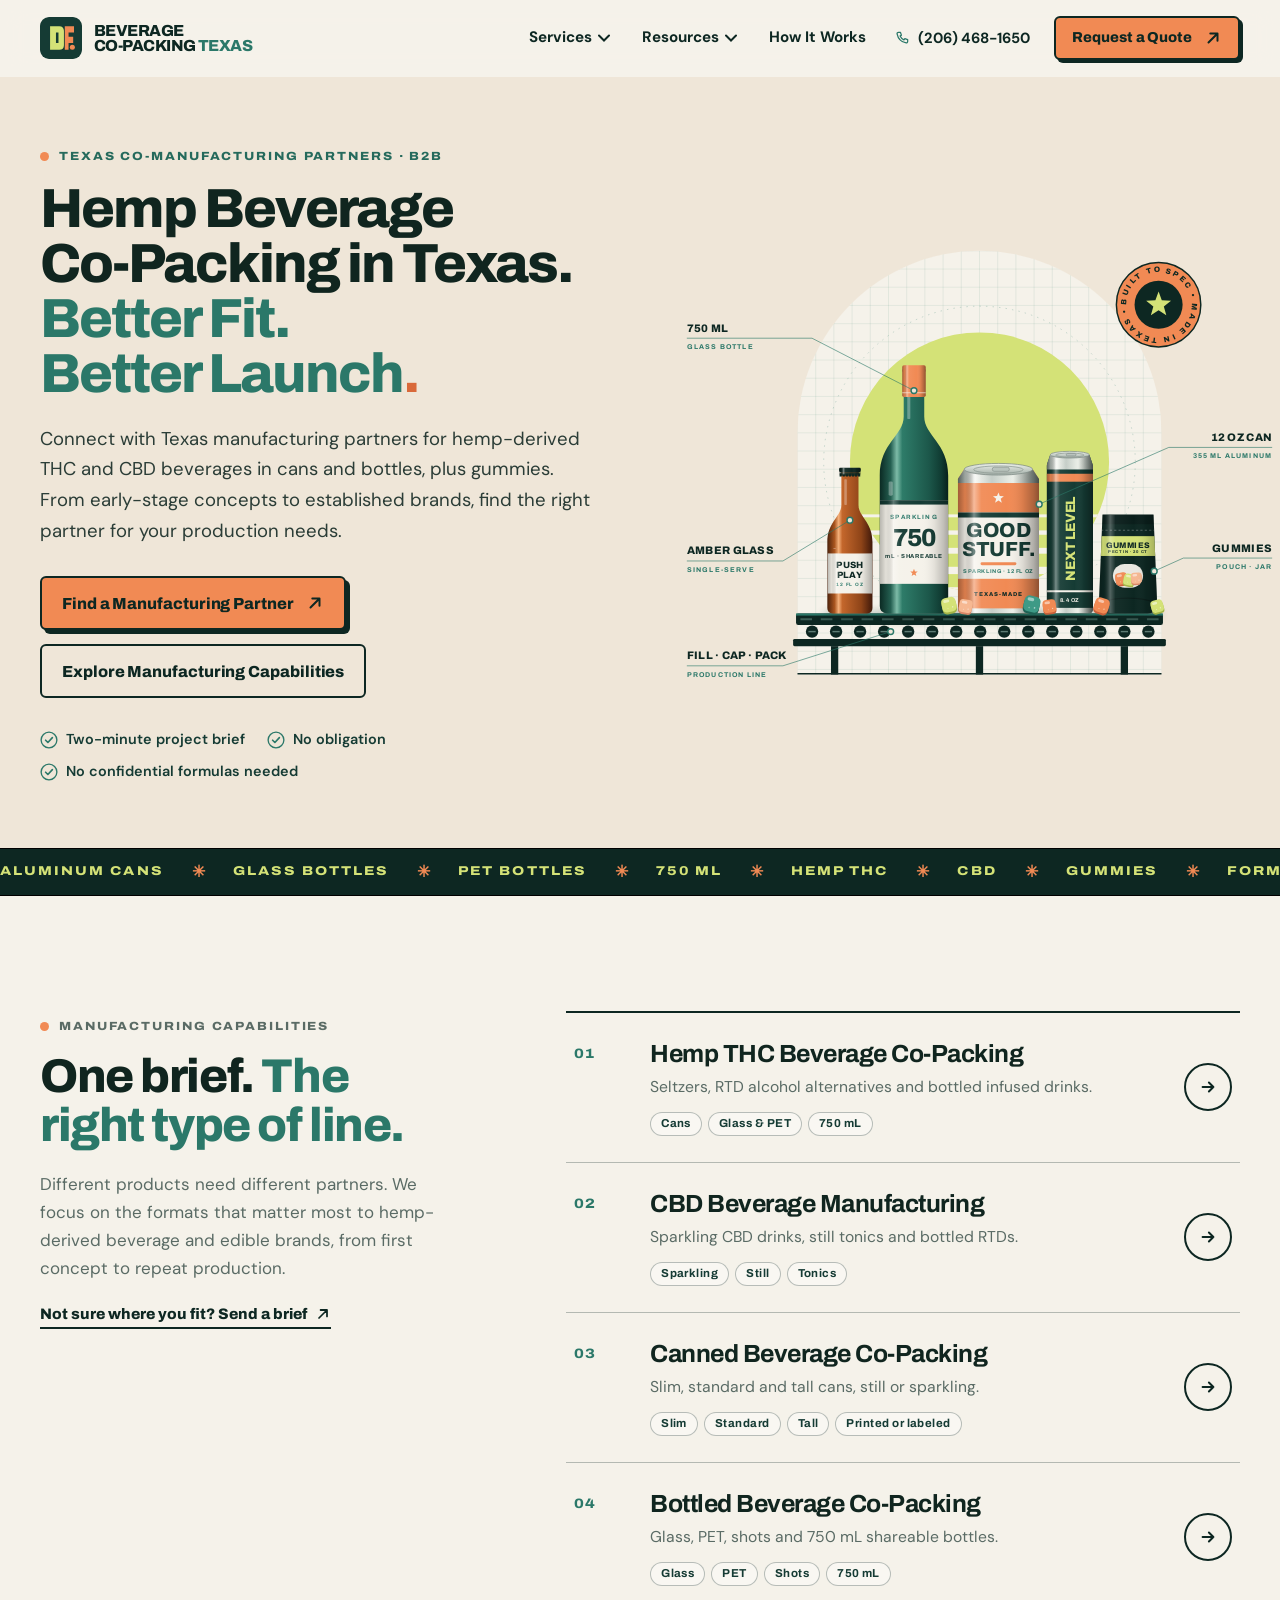
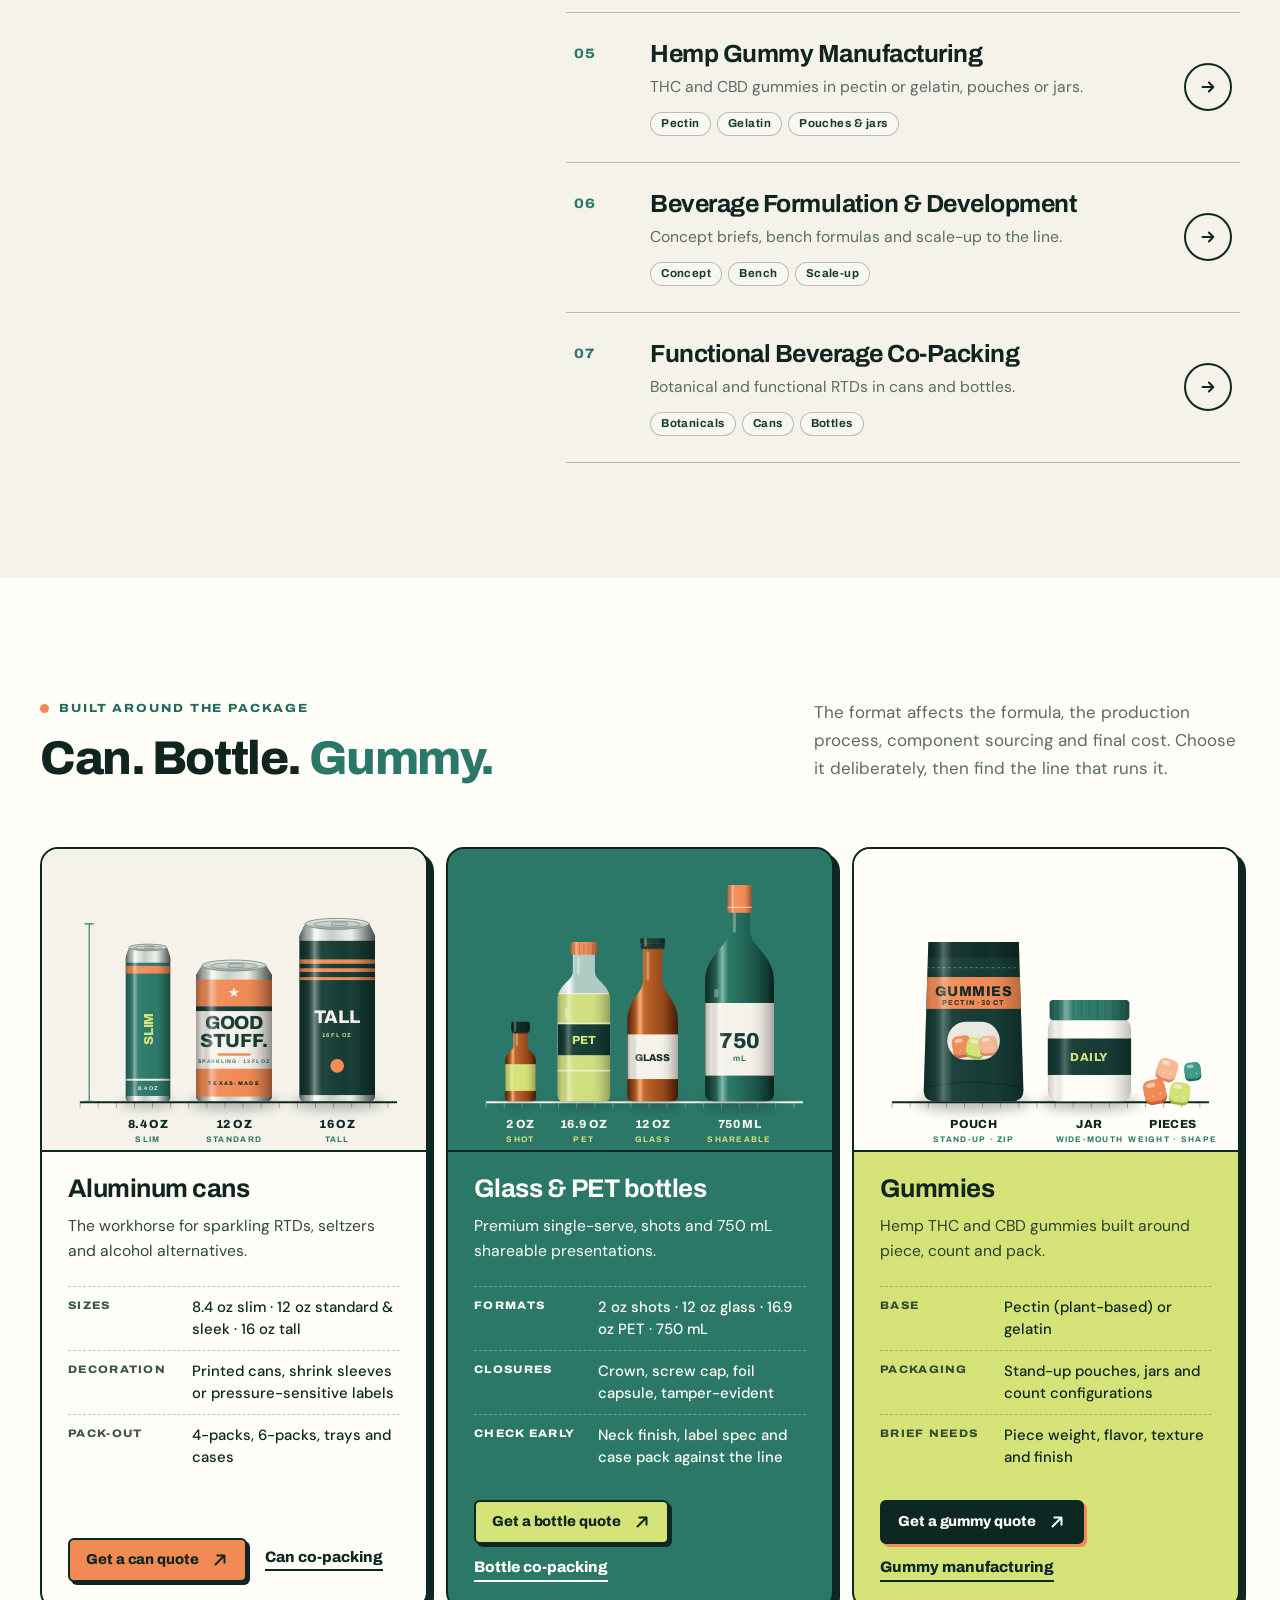
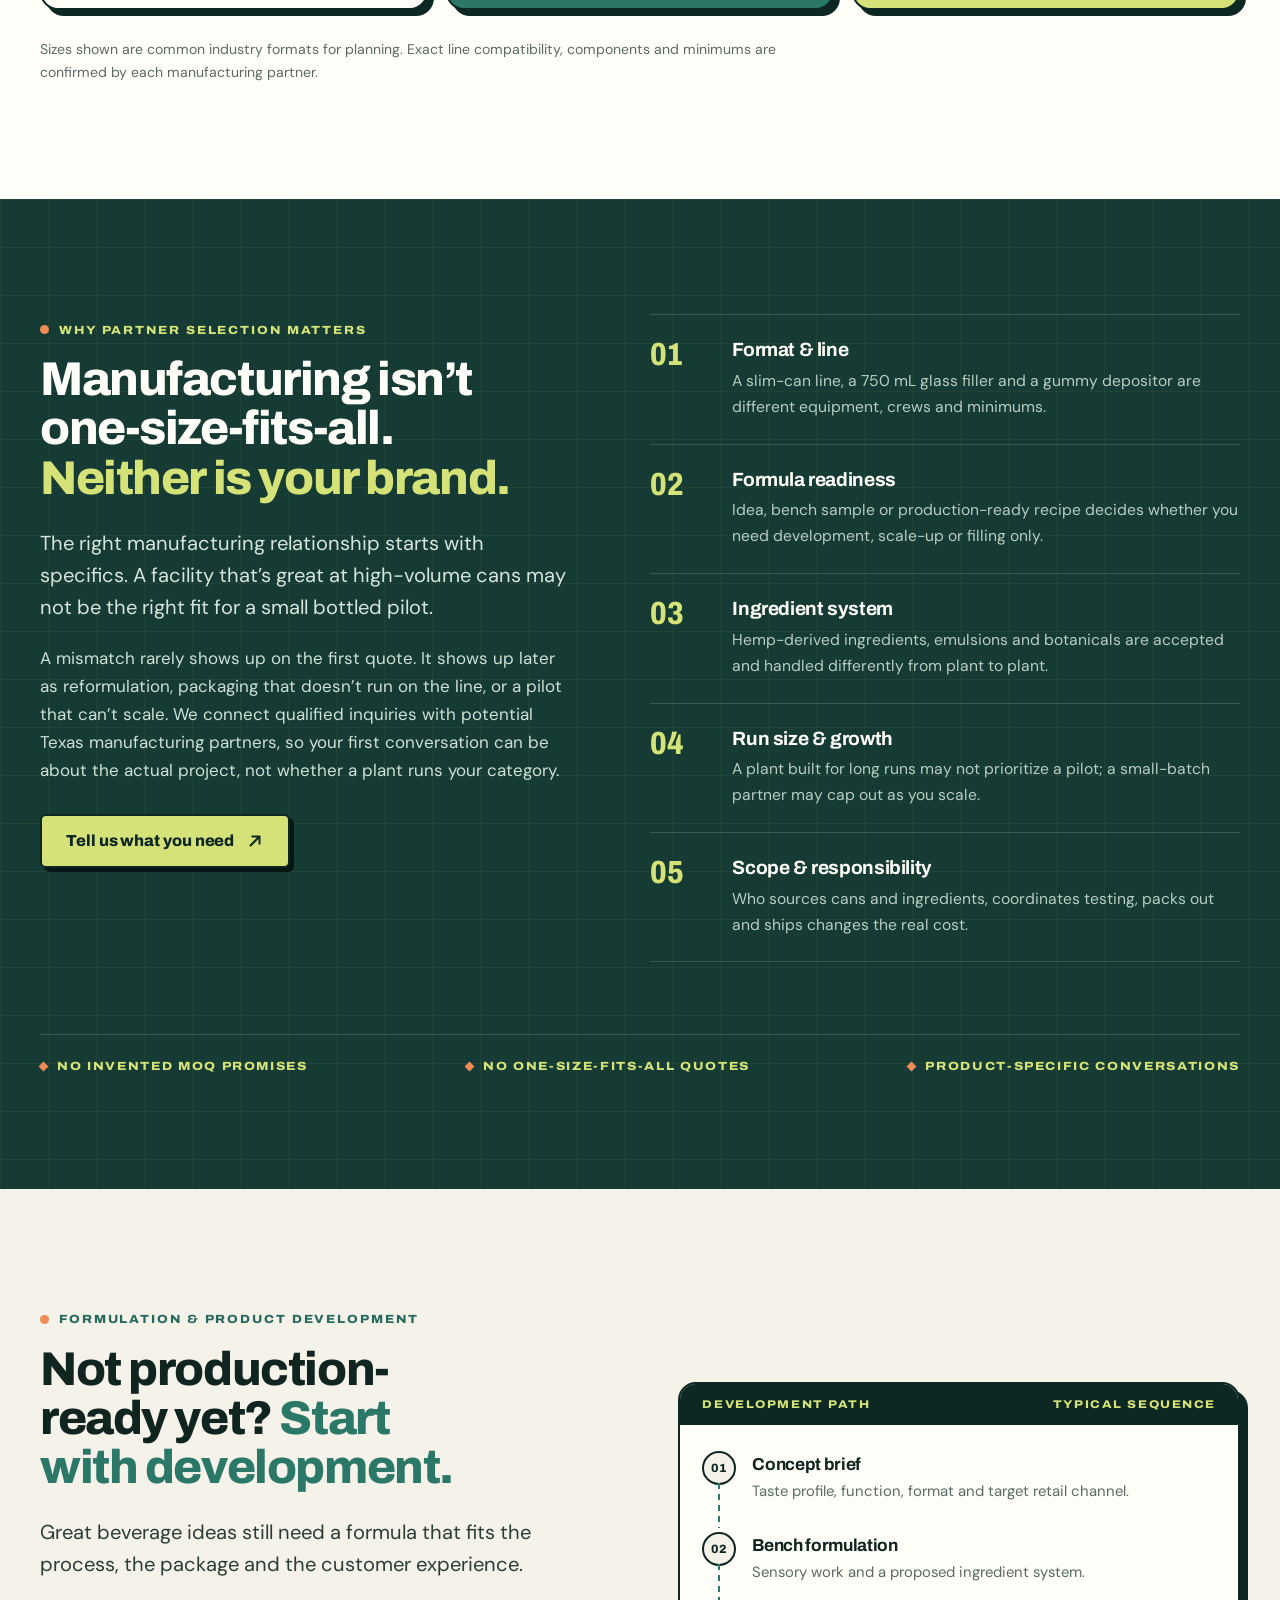
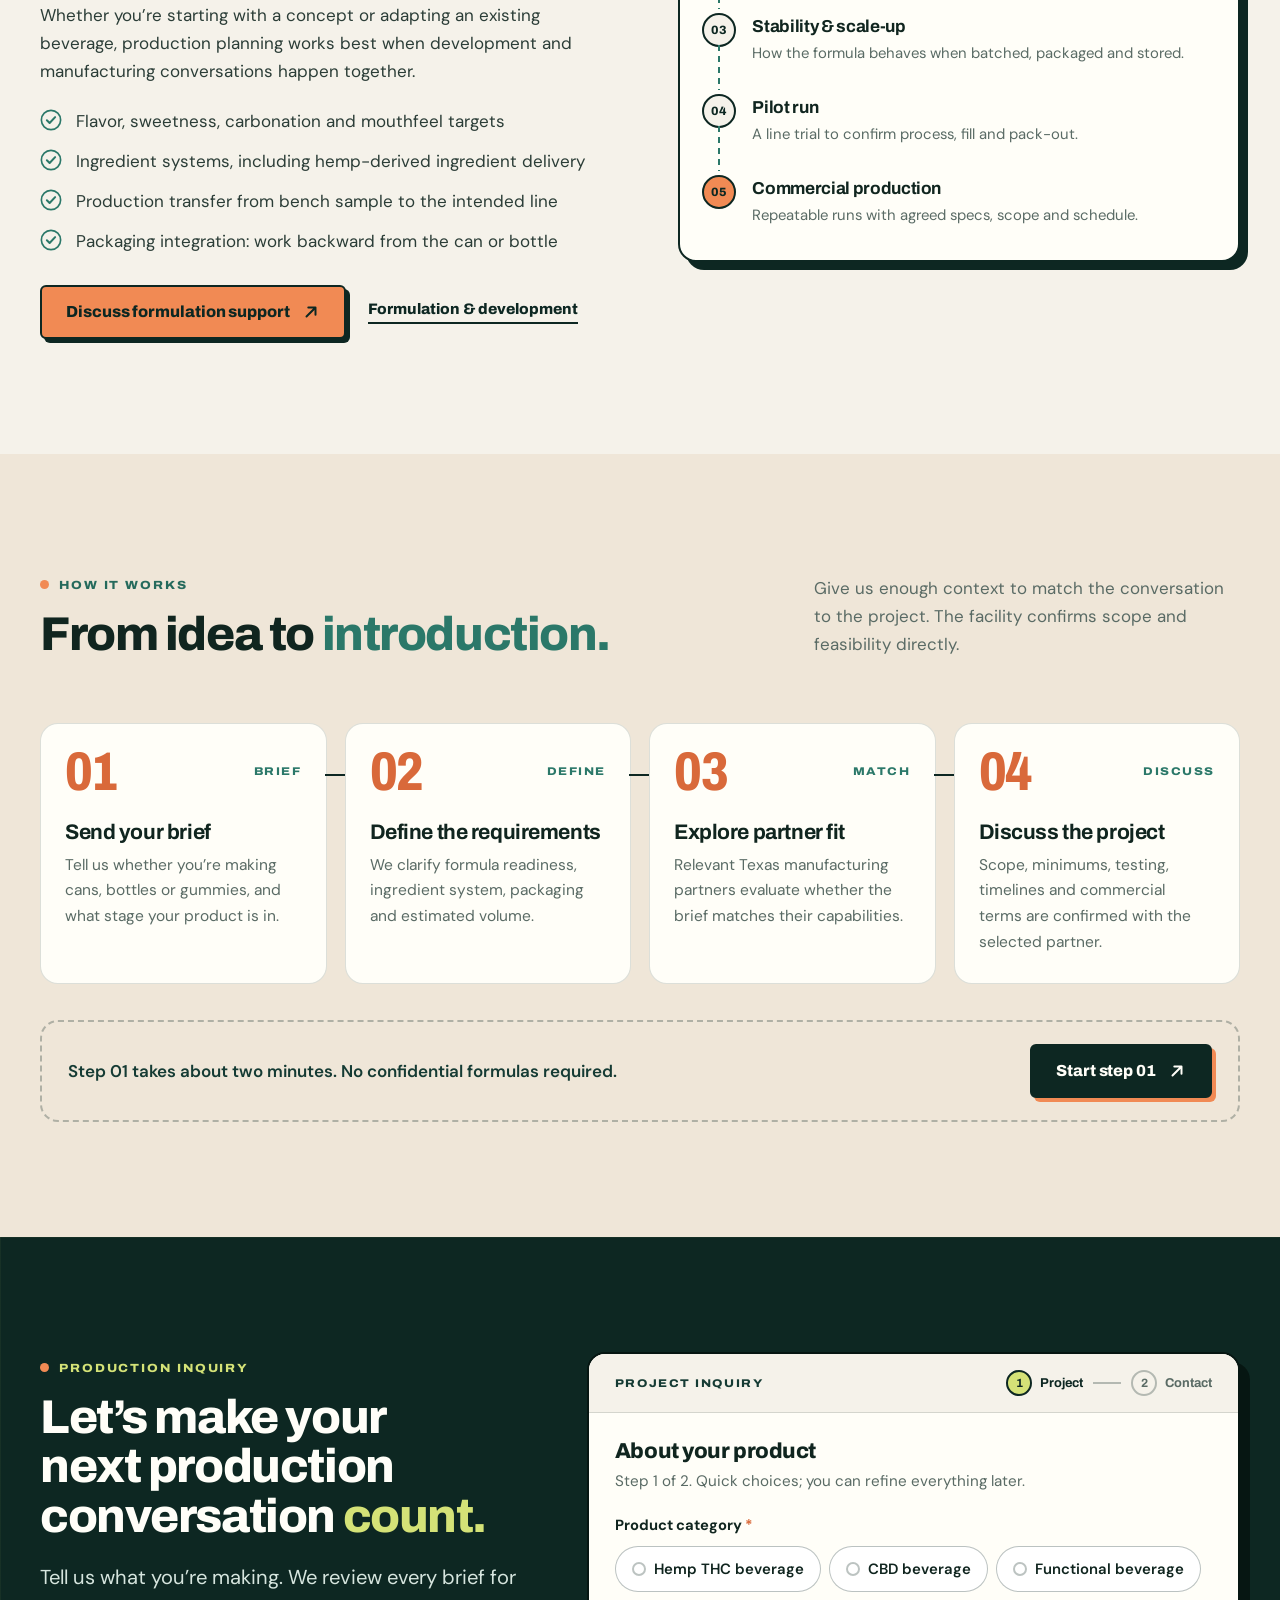
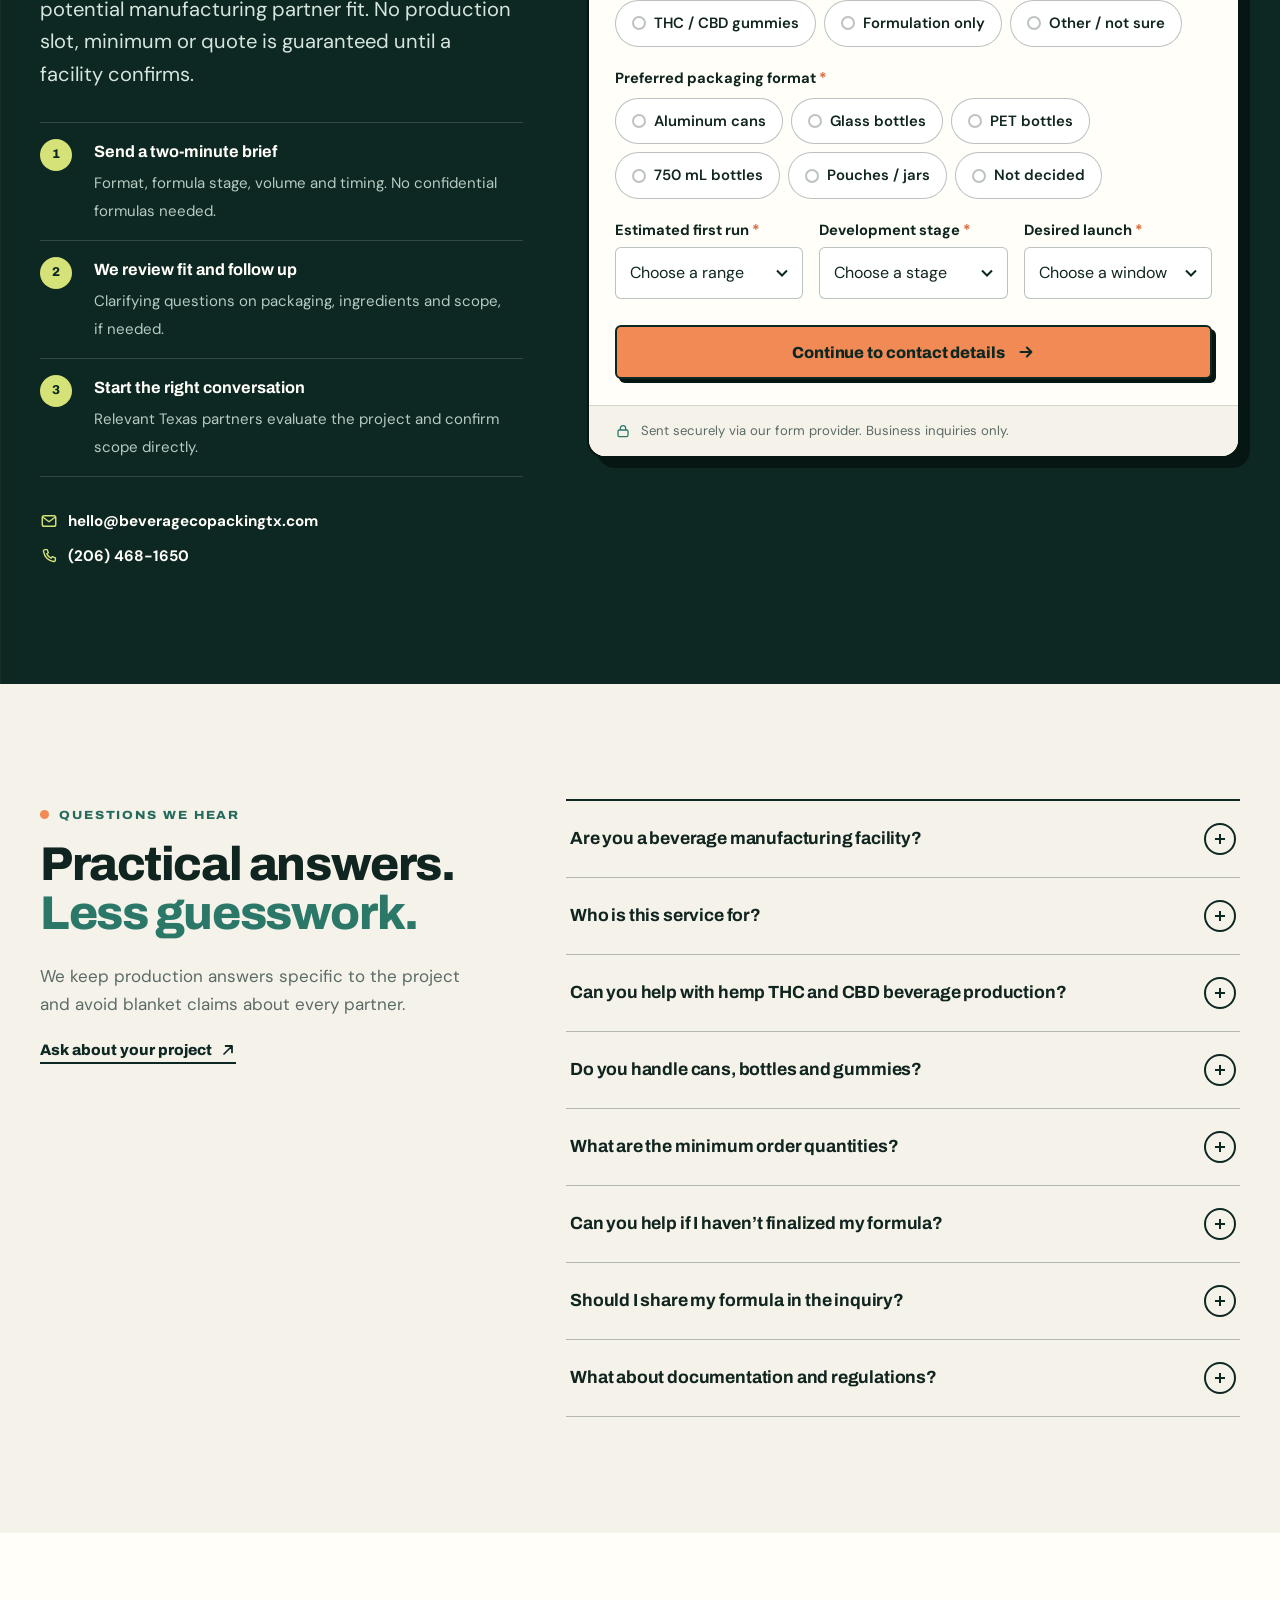
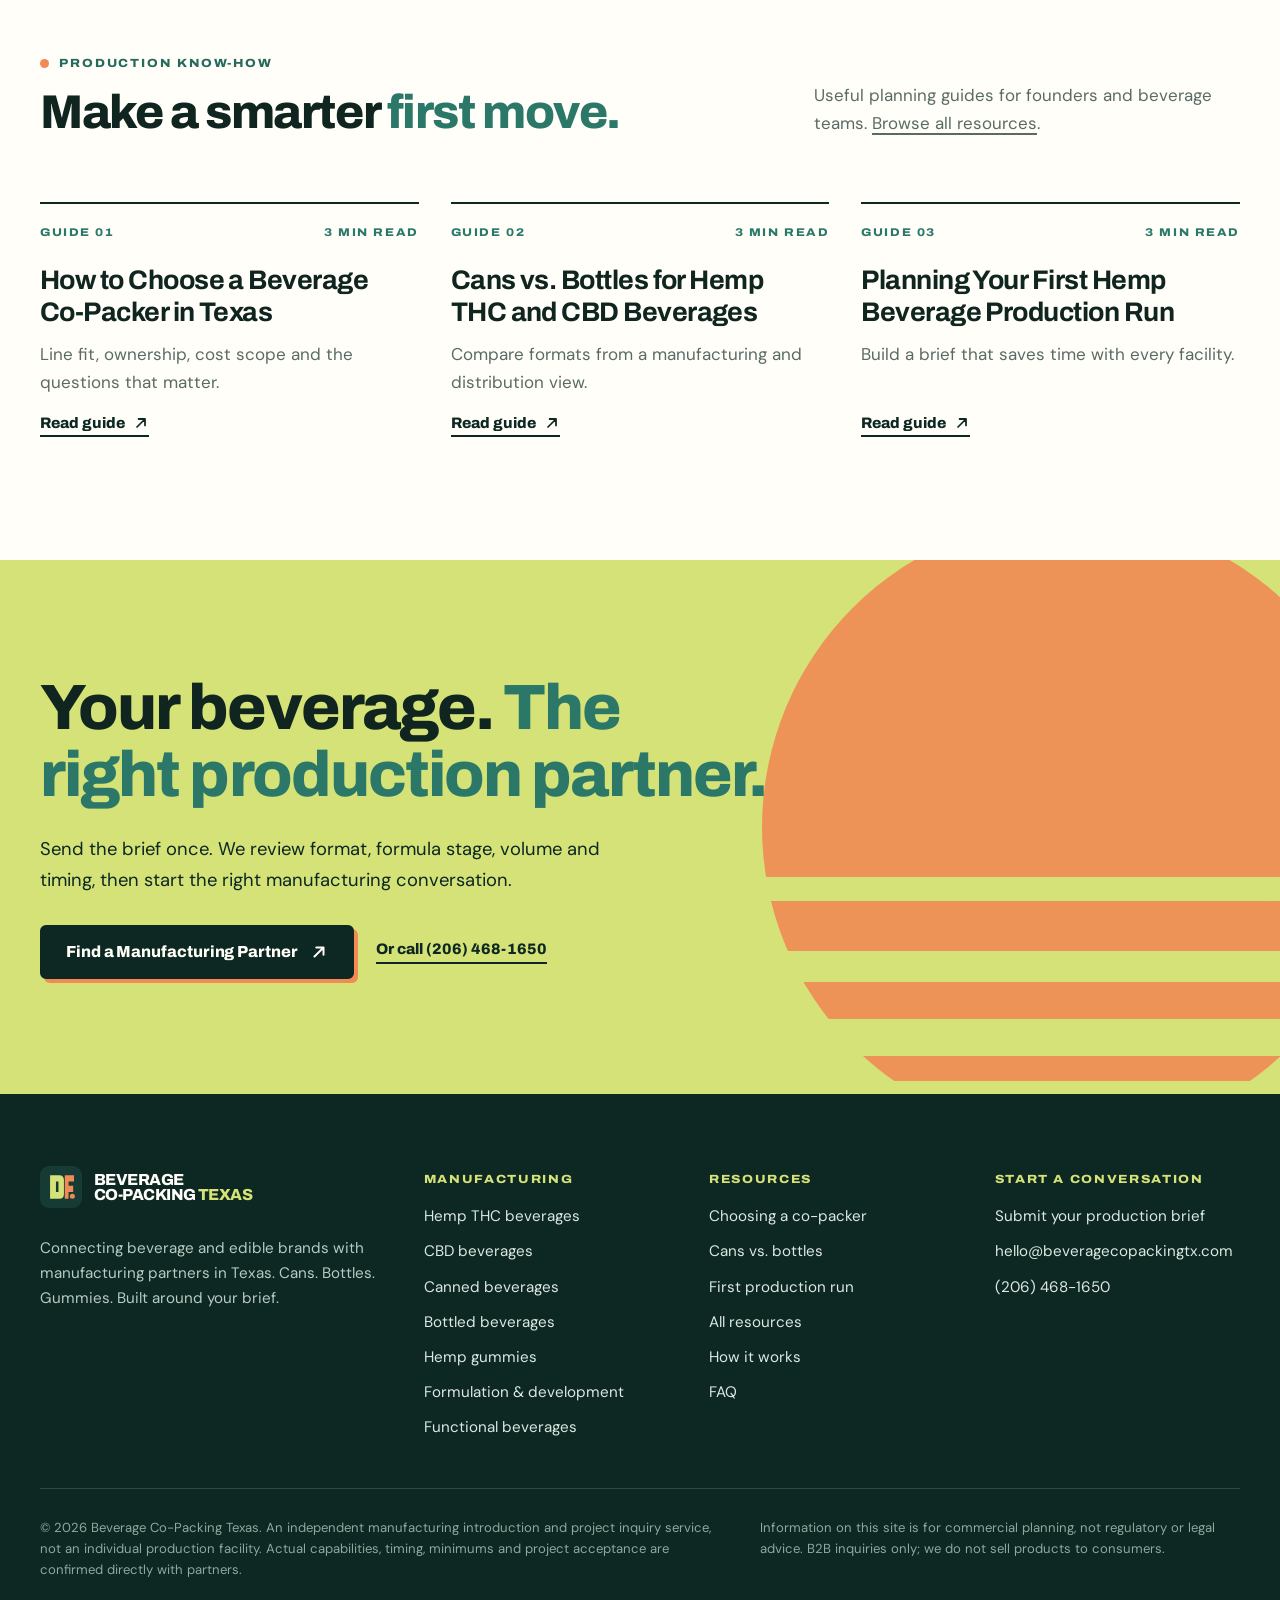
==== commit 8f313302: "Premium redesign, conversion-focused lead form and page generator - New design system (Archivo/DM Sa" ====
--- a/index.html
+++ b/index.html
@@ -1,9 +1,536 @@
-<!doctype html><html lang="en"><head><meta charset="utf-8"><meta name="viewport" content="width=device-width, initial-scale=1"><title>Hemp Beverage Co-Packing Texas | THC, CBD, Cans &amp; Gummies</title><meta name="description" content="Connect with Texas co-manufacturing partners for hemp THC and CBD drinks, can filling, bottle filling and gummies. Submit your production brief."><link rel="canonical" href="https://beveragecopackingtx.com/"><meta name="robots" content="index,follow,max-image-preview:large"><meta name="theme-color" content="#153b34"><meta property="og:type" content="website"><meta property="og:locale" content="en_US"><meta property="og:site_name" content="Beverage Co-Packing Texas"><meta property="og:title" content="Hemp Beverage Co-Packing Texas | THC, CBD, Cans &amp; Gummies"><meta property="og:description" content="Connect with Texas co-manufacturing partners for hemp THC and CBD drinks, can filling, bottle filling and gummies. Submit your production brief."><meta property="og:url" content="https://beveragecopackingtx.com/"><meta property="og:image" content="https://beveragecopackingtx.com/assets/og-image.png"><meta property="og:image:width" content="1200"><meta property="og:image:height" content="630"><meta name="twitter:card" content="summary_large_image"><meta name="twitter:title" content="Hemp Beverage Co-Packing Texas | THC, CBD, Cans &amp; Gummies"><meta name="twitter:description" content="Connect with Texas co-manufacturing partners for hemp THC and CBD drinks, can filling, bottle filling and gummies. Submit your production brief."><meta name="twitter:image" content="https://beveragecopackingtx.com/assets/og-image.png"><link rel="icon" href="/assets/favicon.svg" type="image/svg+xml"><link rel="preconnect" href="https://fonts.googleapis.com"><link rel="preconnect" href="https://fonts.gstatic.com" crossorigin><link href="https://fonts.googleapis.com/css2?family=Archivo:wght@500;600;700;800&family=DM+Sans:wght@400;500;600;700&display=swap" rel="stylesheet"><link rel="stylesheet" href="/assets/style.css"><script type="application/ld+json">{"@context":"https://schema.org","@graph":[{"@type":"Organization","@id":"https://beveragecopackingtx.com/#organization","name":"Beverage Co-Packing Texas","url":"https://beveragecopackingtx.com/","logo":"https://beveragecopackingtx.com/assets/logo-horizontal.svg","description":"Independent business-to-business introduction service connecting beverage and gummy brands with potential manufacturing partners in Texas.","email":"hello@beveragecopackingtx.com","telephone":"+12064681650"},{"@type":"WebSite","@id":"https://beveragecopackingtx.com/#website","name":"Beverage Co-Packing Texas","url":"https://beveragecopackingtx.com/","publisher":{"@id":"https://beveragecopackingtx.com/#organization"}}]}</script></head><body><a class="skip-link" href="#main">Skip to content</a><header class="site-header"><div class="container header-inner"><a class="brand" href="/" aria-label="Beverage Co-Packing Texas home"><img src="/assets/brand-mark.svg" alt="" width="41" height="41"><span>BEVERAGE<span class="brand-second">CO-PACKING <b>TEXAS</b></span></span></a><nav class="main-nav" aria-label="Primary navigation"><a href="/hemp-beverage-co-packing.html">THC drinks</a><a href="/cbd-beverage-manufacturing.html">CBD drinks</a><a href="/hemp-gummy-co-packing.html">Gummies</a><a href="/#process">How it works</a><a class="button button-small" href="/#quote">Discuss your project <span aria-hidden="true">↗</span></a></nav><button class="menu-toggle" aria-label="Toggle navigation" aria-expanded="false" aria-controls="mobile-menu" type="button"><span></span><span></span><span></span></button></div><nav id="mobile-menu" class="mobile-menu" aria-label="Mobile navigation" hidden><a href="/hemp-beverage-co-packing.html">Hemp THC beverages</a><a href="/cbd-beverage-manufacturing.html">CBD beverages</a><a href="/canned-beverage-co-packing.html">Canned beverages</a><a href="/bottled-beverage-co-packing.html">Bottled beverages</a><a href="/hemp-gummy-co-packing.html">Gummies</a><a href="/beverage-formulation.html">Product development</a><a href="/#quote">Discuss your project</a></nav></header><main id="main"><section class="hero"><div class="container hero-grid"><div class="hero-copy"><p class="eyebrow"><span class="dot"></span> Texas manufacturing connections · B2B</p><h1>Hemp beverage co-packing in Texas. <em>Better fit. Better launch.</em></h1><p class="hero-lead">Find manufacturing partners for hemp-derived THC and CBD beverages in cans and bottles—plus gummies. Tell us what you're building and we'll help start the right production conversation.</p><div class="actions"><a class="button" href="#quote">Find a manufacturing partner <span aria-hidden="true">↗</span></a><a class="text-link" href="#services">Explore capabilities ↓</a></div><div class="hero-facts"><span><b>01</b> Canned RTDs</span><span><b>02</b> Bottled beverages</span><span><b>03</b> Gummies</span></div></div><div class="hero-media"><img src="/assets/hero-lineup.svg" alt="Illustration of branded beverage cans, a bottled beverage and gummy pieces in a modern studio arrangement" width="760" height="690"><span class="hero-stamp">BUILT FOR<br>YOUR BRAND<span>✳</span></span></div></div></section>
-<section class="micro-strip"><div class="container micro-inner"><span>PRODUCT IDEA →</span><span>FORMULATION BRIEF →</span><span>MANUFACTURING FIT →</span><span>PRODUCTION DISCUSSION</span></div></section>
-<section class="section" id="services"><div class="container"><div class="section-heading"><div><p class="eyebrow">What are you making?</p><h2>One brief. The right <em>type of line.</em></h2></div><p>Different products need different partners. We focus on the formats that matter most to hemp-derived beverage and edible brands.</p></div><div class="product-grid"><a class="product-card" href="/hemp-beverage-co-packing.html"><span class="card-icon" aria-hidden="true"><svg viewBox="0 0 64 64" aria-hidden="true"><rect x="18" y="8" width="28" height="48" rx="7" fill="none" stroke="currentColor" stroke-width="3"/><path d="M18 15h28M18 49h28M24 8h16" stroke="currentColor" stroke-width="3"/></svg></span><h3>Hemp THC beverages</h3><p>Seltzers, alcohol-alternative RTDs and other infused beverage concepts.</p><span class="card-link">Explore service ↗</span></a><a class="product-card" href="/cbd-beverage-manufacturing.html"><span class="card-icon" aria-hidden="true"><svg viewBox="0 0 64 64" aria-hidden="true"><rect x="18" y="8" width="28" height="48" rx="7" fill="none" stroke="currentColor" stroke-width="3"/><path d="M18 15h28M18 49h28M24 8h16" stroke="currentColor" stroke-width="3"/></svg></span><h3>CBD beverages</h3><p>Ready-to-drink CBD concepts, sparkling refreshments and bottled tonics.</p><span class="card-link">Explore service ↗</span></a><a class="product-card" href="/canned-beverage-co-packing.html"><span class="card-icon" aria-hidden="true"><svg viewBox="0 0 64 64" aria-hidden="true"><rect x="18" y="8" width="28" height="48" rx="7" fill="none" stroke="currentColor" stroke-width="3"/><path d="M18 15h28M18 49h28M24 8h16" stroke="currentColor" stroke-width="3"/></svg></span><h3>Can co-packing</h3><p>Can sizes, carbonation, printed cans, labels and case-packing discussions.</p><span class="card-link">Explore service ↗</span></a><a class="product-card" href="/bottled-beverage-co-packing.html"><span class="card-icon" aria-hidden="true"><svg viewBox="0 0 64 64" aria-hidden="true"><path d="M28 5h8v13c0 4 10 9 10 17v19c0 4-3 6-6 6H24c-3 0-6-2-6-6V35c0-8 10-13 10-17Z" stroke="currentColor" stroke-width="3" fill="none"/><path d="M28 12h8M18 40h28" stroke="currentColor" stroke-width="3"/></svg></span><h3>Bottle co-packing</h3><p>Glass, PET, shots and premium larger-format bottles, including 750 mL concepts.</p><span class="card-link">Explore service ↗</span></a><a class="product-card" href="/hemp-gummy-co-packing.html"><span class="card-icon" aria-hidden="true"><svg viewBox="0 0 64 64" aria-hidden="true"><path d="M15 37c-4-11 4-21 17-21s21 10 17 21l4 8c2 5-2 10-7 10H18c-5 0-9-5-7-10Z" stroke="currentColor" stroke-width="3" fill="none"/><circle cx="25" cy="34" r="2" fill="currentColor"/><circle cx="39" cy="34" r="2" fill="currentColor"/></svg></span><h3>Hemp gummies</h3><p>Gummy formulas, pectin or gelatin, flavors, pieces, pouches and jars.</p><span class="card-link">Explore service ↗</span></a><a class="product-card" href="/beverage-formulation.html"><span class="card-icon" aria-hidden="true"><svg viewBox="0 0 64 64" aria-hidden="true"><path d="M28 5h8v13c0 4 10 9 10 17v19c0 4-3 6-6 6H24c-3 0-6-2-6-6V35c0-8 10-13 10-17Z" stroke="currentColor" stroke-width="3" fill="none"/><path d="M28 12h8M18 40h28" stroke="currentColor" stroke-width="3"/></svg></span><h3>Formulation planning</h3><p>Product-development conversations for concepts and scale-up projects.</p><span class="card-link">Explore service ↗</span></a></div></div></section>
-<section class="section dark-section" id="why"><div class="container dark-grid"><div><p class="eyebrow">Less searching. More building.</p><h2>Manufacturing isn't one-size-fits-all. <em>Neither is your brand.</em></h2></div><div class="dark-copy"><p>The right manufacturing relationship starts with specifics: your ingredient system, packaging, launch stage, intended volume and who owns the formulation. A facility that's great at high-volume cans may not be the right fit for a small bottled pilot.</p><p>We connect qualified inquiries with potential Texas manufacturing partners, so your first conversation can be about the actual project—not whether a plant runs your category.</p><a href="#quote" class="button button-light">Tell us what you need ↗</a></div></div><div class="container stat-note"><span>NO INVENTED MOQ PROMISES</span><span>NO ONE-SIZE-FITS-ALL QUOTES</span><span>PRODUCT-SPECIFIC CONVERSATIONS</span></div></section>
-<section class="section process-section" id="process"><div class="container"><div class="section-heading"><div><p class="eyebrow">How it works</p><h2>From idea to <em>introduction.</em></h2></div><p>Give us enough context to match the conversation to the project. The facility confirms scope and feasibility directly.</p></div><ol class="steps-grid"><li><span>01</span><h3>Send your brief</h3><p>Tell us whether you're making cans, bottles or gummies, and what stage your product is in.</p></li><li><span>02</span><h3>Define the requirements</h3><p>We clarify formula readiness, ingredient system, packaging and estimated volume.</p></li><li><span>03</span><h3>Explore partner fit</h3><p>Relevant Texas manufacturing partners can evaluate whether the brief matches their capabilities.</p></li><li><span>04</span><h3>Discuss the project</h3><p>Scope, minimums, testing, timelines and commercial terms are confirmed with the selected partner.</p></li></ol></div></section>
-<section class="section accent-section" id="formats"><div class="container accent-grid"><div><p class="eyebrow">Built around the package</p><h2>Can. Bottle.<br><em>Gummy.</em></h2><p>The format affects the formula, production process, component sourcing and final cost. Choose it deliberately.</p><div class="actions"><a href="/canned-beverage-co-packing.html" class="button button-dark">Explore can filling ↗</a><a href="/bottled-beverage-co-packing.html" class="text-link">Bottle filling ↗</a></div></div><div class="format-art"><img src="/assets/format-comparison.svg" alt="Graphic showing a ready-to-drink can, a 750 mL bottle and gummy pieces" loading="lazy" width="600" height="390"></div></div></section>
-<section class="section" id="faq"><div class="container faq-grid"><div><p class="eyebrow">Questions we hear</p><h2>Practical answers. <em>Less guesswork.</em></h2><p class="muted">We keep production answers specific to the project and avoid blanket claims about every partner.</p></div><div class="faq-list"><details><summary>Are you a beverage manufacturing facility?</summary><p>No. Beverage Co-Packing Texas is an independent project inquiry and manufacturing introduction service that connects qualified brands with potential Texas manufacturing partners.</p></details><details><summary>Can you help with hemp THC and CBD beverage production?</summary><p>Yes. We accept project inquiries for hemp-derived THC and CBD beverage concepts. Specific product acceptance, capabilities and requirements are evaluated by each partner.</p></details><details><summary>Do you handle cans, bottles and gummies?</summary><p>Those are our primary focus areas. Include your format, estimated volume and development stage in the project brief.</p></details><details><summary>What are the minimum order quantities?</summary><p>Minimums vary significantly by formula, packaging, line and manufacturing partner. Share your target run size and we can discuss realistic fit.</p></details><details><summary>Can you help if I haven't finalized my formula?</summary><p>Yes. Describe your concept and your current development status so we can assess whether formulation or scale-up assistance is part of the conversation.</p></details><details><summary>What about documentation and regulations?</summary><p>Requirements depend on the individual product and intended markets. Partners and qualified advisers should review ingredients, labeling, testing and other requirements before production.</p></details></div></div></section>
-<section class="section resources-section"><div class="container"><div class="section-heading"><div><p class="eyebrow">Production know-how</p><h2>Make a smarter <em>first move.</em></h2></div><p>Useful planning guides for founders and beverage teams—not empty keyword pages.</p></div><div class="resource-grid"><a href="/resources/choosing-a-beverage-copacker.html"><span>GUIDE 01</span><h3>How to choose a beverage co-packer in Texas</h3><p>Line fit, capacity, ownership, pricing scope and the questions that actually matter.</p><b>Read guide ↗</b></a><a href="/resources/cans-vs-bottles.html"><span>GUIDE 02</span><h3>Cans vs. bottles for infused beverages</h3><p>Compare package selection from the perspective of manufacturing and distribution.</p><b>Read guide ↗</b></a><a href="/resources/launching-hemp-beverage.html"><span>GUIDE 03</span><h3>Planning your first hemp beverage production run</h3><p>Build a production brief that saves time when you approach a facility.</p><b>Read guide ↗</b></a></div></div></section>
-<section class="section contact-section" id="quote"><div class="container contact-grid"><div><p class="eyebrow">Start here</p><h2>Let's make your next production conversation <em>count.</em></h2><p>Tell us what you're making. We'll review the brief for potential manufacturing partner fit. No guaranteed production slot, minimum or quote until a facility confirms.</p><div class="contact-assurance"><span>✓ Texas manufacturing focus</span><span>✓ Cans, bottles & gummies</span><span>✓ New and established brands</span></div><p class="muted small">Prefer email? <a href="mailto:hello@beveragecopackingtx.com">hello@beveragecopackingtx.com</a></p></div><div class="form-panel"><div class="form-header"><span>PROJECT INQUIRY</span><span>01 / INTRODUCTION</span></div><form id="lead-form" novalidate><div class="form-grid"><label>Full name <b>*</b><input name="name" autocomplete="name" placeholder="Your name" required maxlength="120"></label><label>Work email <b>*</b><input type="email" name="email" autocomplete="email" placeholder="you@company.com" required maxlength="200"></label><label>Company <b>*</b><input name="company" autocomplete="organization" placeholder="Brand or company" required maxlength="150"></label><label>Phone <span>(optional)</span><input name="phone" type="tel" autocomplete="tel" placeholder="Your phone" maxlength="35"></label><label>Product type <b>*</b><select name="product_type" required><option value="">Select product</option><option>Hemp THC beverage</option><option>CBD beverage</option><option>Hemp THC/CBD gummies</option><option>Functional beverage</option><option>Other / unsure</option></select></label><label>Preferred packaging <b>*</b><select name="packaging" required><option value="">Select format</option><option>Aluminum cans</option><option>Glass bottles</option><option>PET bottles</option><option>750 mL bottles</option><option>Gummy pouches or jars</option><option>Undecided</option></select></label><label>Estimated first run <b>*</b><select name="volume" required><option value="">Choose range</option><option>Under 5,000 units</option><option>5,000–24,999 units</option><option>25,000–99,999 units</option><option>100,000+ units</option><option>Need guidance</option></select></label><label>Project stage <b>*</b><select name="stage" required><option value="">Choose stage</option><option>Idea / early concept</option><option>Developing formula</option><option>Production-ready formula</option><option>Existing brand scaling</option></select></label><label class="full">Website <span>(optional)</span><input type="text" name="website" autocomplete="url" placeholder="company.com" maxlength="255"></label><label class="full">Tell us about the project <b>*</b><textarea name="message" rows="4" required maxlength="2500" placeholder="Product concept, formula status, intended launch timing, or specific needs"></textarea></label><div class="hp" aria-hidden="true"><label>Leave empty<input name="_gotcha" tabindex="-1" autocomplete="off"></label></div></div><div class="form-footer"><p>Submitting means we can contact you about this inquiry and share relevant project details with potential manufacturing partners. Avoid including confidential formulas at this stage.</p><button class="button button-full" type="submit" id="lead-submit">Send project brief ↗</button><p class="form-error" id="lead-error" role="alert" hidden></p></div></form><div class="form-success" id="lead-success" role="status" hidden><span class="success-icon">✓</span><h3 tabindex="-1">Your project brief was submitted.</h3><p>We appreciate the introduction. You can continue browsing the production guides while your inquiry is reviewed.</p><a class="text-link" href="/resources/choosing-a-beverage-copacker.html">Read the co-packer guide ↗</a></div></div></div></section></main><footer class="footer"><div class="container footer-top"><div><a class="brand" href="/"><img src="/assets/brand-mark.svg" alt="" width="38" height="38"><span>BEVERAGE<span class="brand-second">CO-PACKING <b>TEXAS</b></span></span></a><p class="footer-intro">Connecting beverage and edible brands with manufacturing partners in Texas. Cans. Bottles. Gummies. Built around your brief.</p></div><div><h3>Manufacturing</h3><a href="/hemp-beverage-co-packing.html">Hemp THC beverages</a><a href="/cbd-beverage-manufacturing.html">CBD beverages</a><a href="/canned-beverage-co-packing.html">Can filling</a><a href="/bottled-beverage-co-packing.html">Bottle filling</a><a href="/hemp-gummy-co-packing.html">Gummy co-packing</a></div><div><h3>Explore</h3><a href="/beverage-formulation.html">Formulation planning</a><a href="/functional-co-packing.html">Functional beverages</a><a href="/resources/choosing-a-beverage-copacker.html">Choosing a co-packer</a><a href="/resources/cans-vs-bottles.html">Cans vs. bottles</a><a href="/resources/launching-hemp-beverage.html">Launch planning</a></div><div><h3>Start a conversation</h3><a href="/#quote">Submit your production brief</a><a href="mailto:hello@beveragecopackingtx.com">hello@beveragecopackingtx.com</a><a href="tel:+12064681650">(206) 468-1650</a></div></div><div class="container footer-bottom"><p>© <span id="year">2026</span> Beverage Co-Packing Texas. An independent manufacturing introduction and project inquiry service, not an individual production facility. Actual capabilities, timing, minimums and project acceptance are confirmed directly with partners.</p><p>Information is for commercial planning, not regulatory or legal advice.</p></div></footer><script src="/assets/config.js"></script><script src="/assets/site.js" defer></script></body></html>+<!doctype html>
+<html lang="en">
+<head>
+<meta charset="utf-8">
+<meta name="viewport" content="width=device-width, initial-scale=1">
+<title>Hemp Beverage Co-Packing Texas | THC, CBD, Cans &amp; Gummies</title>
+<meta name="description" content="Connect with Texas co-manufacturing partners for hemp THC and CBD drinks, can filling, bottle filling and gummies. Submit your production brief.">
+<link rel="canonical" href="https://beveragecopackingtx.com/">
+<meta name="robots" content="index,follow,max-image-preview:large">
+<meta name="theme-color" content="#0D2722">
+<meta property="og:type" content="website">
+<meta property="og:locale" content="en_US">
+<meta property="og:site_name" content="Beverage Co-Packing Texas">
+<meta property="og:title" content="Hemp Beverage Co-Packing Texas | THC, CBD, Cans &amp; Gummies">
+<meta property="og:description" content="Connect with Texas co-manufacturing partners for hemp THC and CBD drinks, can filling, bottle filling and gummies. Submit your production brief.">
+<meta property="og:url" content="https://beveragecopackingtx.com/">
+<meta property="og:image" content="https://beveragecopackingtx.com/assets/og-image.png">
+<meta property="og:image:width" content="1200">
+<meta property="og:image:height" content="630">
+<meta property="og:image:alt" content="Beverage Co-Packing Texas: hemp THC, CBD, cans, bottles and gummies">
+<meta name="twitter:card" content="summary_large_image">
+<meta name="twitter:title" content="Hemp Beverage Co-Packing Texas | THC, CBD, Cans &amp; Gummies">
+<meta name="twitter:description" content="Connect with Texas co-manufacturing partners for hemp THC and CBD drinks, can filling, bottle filling and gummies. Submit your production brief.">
+<meta name="twitter:image" content="https://beveragecopackingtx.com/assets/og-image.png">
+<link rel="icon" href="/assets/favicon.svg" type="image/svg+xml">
+<link rel="apple-touch-icon" href="/assets/apple-touch-icon.png">
+<link rel="preconnect" href="https://fonts.googleapis.com">
+<link rel="preconnect" href="https://fonts.gstatic.com" crossorigin>
+<link rel="stylesheet" href="https://fonts.googleapis.com/css2?family=Archivo:wdth,wght@75..125,600..900&amp;family=DM+Sans:opsz,wght@9..40,400..700&amp;display=swap">
+<link rel="stylesheet" href="/assets/style.css?v=6bac9b36f8">
+<script>document.documentElement.classList.add('js')</script>
+<script type="application/ld+json">{"@context":"https://schema.org","@graph":[{"@type":"Organization","@id":"https://beveragecopackingtx.com/#organization","name":"Beverage Co-Packing Texas","url":"https://beveragecopackingtx.com/","logo":{"@type":"ImageObject","url":"https://beveragecopackingtx.com/assets/logo-512.png","width":512,"height":512},"image":"https://beveragecopackingtx.com/assets/og-image.png","description":"Independent business-to-business introduction service connecting beverage and gummy brands with potential manufacturing partners in Texas.","email":"hello@beveragecopackingtx.com","telephone":"+12064681650","areaServed":{"@type":"State","name":"Texas"},"knowsAbout":["Hemp beverage co-packing","CBD beverage manufacturing","Canned beverage co-packing","Bottled beverage co-packing","Gummy manufacturing","Beverage formulation"]},{"@type":"WebSite","@id":"https://beveragecopackingtx.com/#website","name":"Beverage Co-Packing Texas","url":"https://beveragecopackingtx.com/","publisher":{"@id":"https://beveragecopackingtx.com/#organization"},"inLanguage":"en-US"},{"@type":"FAQPage","@id":"https://beveragecopackingtx.com/#faq","mainEntity":[{"@type":"Question","name":"Are you a beverage manufacturing facility?","acceptedAnswer":{"@type":"Answer","text":"No. Beverage Co-Packing Texas is an independent project inquiry and manufacturing introduction service that connects qualified brands with potential Texas manufacturing partners."}},{"@type":"Question","name":"Who is this service for?","acceptedAnswer":{"@type":"Answer","text":"Brands, founders and product teams planning commercial production of hemp-derived THC or CBD beverages, functional drinks or gummies. Inquiries are business-to-business only; we do not sell products to consumers."}},{"@type":"Question","name":"Can you help with hemp THC and CBD beverage production?","acceptedAnswer":{"@type":"Answer","text":"Yes. We accept project inquiries for hemp-derived THC and CBD beverage concepts. Specific product acceptance, capabilities and requirements are evaluated by each partner."}},{"@type":"Question","name":"Do you handle cans, bottles and gummies?","acceptedAnswer":{"@type":"Answer","text":"Those are our primary focus areas, including aluminum cans, glass and PET bottles, 750 mL bottles and gummies. Include your format, estimated volume and development stage in the project brief."}},{"@type":"Question","name":"What are the minimum order quantities?","acceptedAnswer":{"@type":"Answer","text":"Minimums vary significantly by formula, packaging, line and manufacturing partner. Share your target run size and we can discuss realistic fit."}},{"@type":"Question","name":"Can you help if I haven’t finalized my formula?","acceptedAnswer":{"@type":"Answer","text":"Yes. Describe your concept and your current development status so we can assess whether formulation or scale-up assistance is part of the conversation."}},{"@type":"Question","name":"Should I share my formula in the inquiry?","acceptedAnswer":{"@type":"Answer","text":"No. Share only what you’re comfortable with at the inquiry stage. Proprietary formulas and detailed technical documents should be exchanged with a selected partner under an appropriate agreement."}},{"@type":"Question","name":"What about documentation and regulations?","acceptedAnswer":{"@type":"Answer","text":"Requirements depend on the individual product and intended markets. Partners and qualified advisers should review ingredients, labeling, testing and other requirements before production."}}]}]}</script>
+</head>
+<body>
+<a class="skip-link" href="#main">Skip to main content</a>
+<header class="site-header" id="top">
+<div class="container header-inner">
+<a class="brand" href="/" aria-label="Beverage Co-Packing Texas home"><img src="/assets/brand-mark.svg" alt="" width="42" height="42"><span class="brand-word" aria-hidden="true"><span>Beverage</span><span>Co-Packing <b>Texas</b></span></span></a>
+<nav class="nav" aria-label="Primary">
+<div class="nav-item" data-dropdown>
+<button class="nav-link" type="button" aria-expanded="false" aria-controls="dd-services">Services <svg class="chev" viewBox="0 0 12 8" aria-hidden="true" focusable="false"><path d="M1 1.5 6 6.5l5-5" fill="none" stroke="currentColor" stroke-width="2" stroke-linecap="round"/></svg></button>
+<div class="dropdown" id="dd-services" hidden>
+<div class="dropdown-grid"><a class="dd-link" href="/hemp-beverage-co-packing.html"><span class="dd-num" aria-hidden="true">01</span><span class="dd-title">Hemp THC Beverage Co-Packing</span><span class="dd-desc">Seltzers, RTD alcohol alternatives and bottled infused drinks.</span></a><a class="dd-link" href="/cbd-beverage-manufacturing.html"><span class="dd-num" aria-hidden="true">02</span><span class="dd-title">CBD Beverage Manufacturing</span><span class="dd-desc">Sparkling CBD drinks, still tonics and bottled RTDs.</span></a><a class="dd-link" href="/canned-beverage-co-packing.html"><span class="dd-num" aria-hidden="true">03</span><span class="dd-title">Canned Beverage Co-Packing</span><span class="dd-desc">Slim, standard and tall cans, still or sparkling.</span></a><a class="dd-link" href="/bottled-beverage-co-packing.html"><span class="dd-num" aria-hidden="true">04</span><span class="dd-title">Bottled Beverage Co-Packing</span><span class="dd-desc">Glass, PET, shots and 750 mL shareable bottles.</span></a><a class="dd-link" href="/hemp-gummy-co-packing.html"><span class="dd-num" aria-hidden="true">05</span><span class="dd-title">Hemp Gummy Manufacturing</span><span class="dd-desc">THC and CBD gummies in pectin or gelatin, pouches or jars.</span></a><a class="dd-link" href="/beverage-formulation.html"><span class="dd-num" aria-hidden="true">06</span><span class="dd-title">Beverage Formulation & Development</span><span class="dd-desc">Concept briefs, bench formulas and scale-up to the line.</span></a><a class="dd-link" href="/functional-co-packing.html"><span class="dd-num" aria-hidden="true">07</span><span class="dd-title">Functional Beverage Co-Packing</span><span class="dd-desc">Botanical and functional RTDs in cans and bottles.</span></a></div>
+<div class="dropdown-foot"><span>Not sure which fits? A brief is enough to start.</span><a href="#quote">Request a quote →</a></div>
+</div>
+</div>
+<div class="nav-item" data-dropdown>
+<button class="nav-link" type="button" aria-expanded="false" aria-controls="dd-resources">Resources <svg class="chev" viewBox="0 0 12 8" aria-hidden="true" focusable="false"><path d="M1 1.5 6 6.5l5-5" fill="none" stroke="currentColor" stroke-width="2" stroke-linecap="round"/></svg></button>
+<div class="dropdown" id="dd-resources" hidden>
+<div class="dropdown-grid one"><a class="dd-link" href="/resources/choosing-a-beverage-copacker.html"><span class="dd-num" aria-hidden="true">G1</span><span class="dd-title">How to Choose a Beverage Co-Packer in Texas</span><span class="dd-desc">Line fit, ownership, cost scope and the questions that matter.</span></a><a class="dd-link" href="/resources/cans-vs-bottles.html"><span class="dd-num" aria-hidden="true">G2</span><span class="dd-title">Cans vs. Bottles for Hemp THC and CBD Beverages</span><span class="dd-desc">Compare formats from a manufacturing and distribution view.</span></a><a class="dd-link" href="/resources/launching-hemp-beverage.html"><span class="dd-num" aria-hidden="true">G3</span><span class="dd-title">Planning Your First Hemp Beverage Production Run</span><span class="dd-desc">Build a brief that saves time with every facility.</span></a></div>
+<div class="dropdown-foot"><span>Production planning guides</span><a href="/resources/">All resources →</a></div>
+</div>
+</div>
+<a class="nav-link" href="/#process">How It Works</a>
+<a class="nav-phone" href="tel:+12064681650"><svg viewBox="0 0 24 24" aria-hidden="true" focusable="false"><path d="M6.6 3.5h3l1.5 4.2-2 1.4a12 12 0 0 0 5.8 5.8l1.4-2 4.2 1.5v3a2 2 0 0 1-2.2 2A17.5 17.5 0 0 1 4.6 5.7a2 2 0 0 1 2-2.2Z" fill="none" stroke="currentColor" stroke-width="1.9" stroke-linejoin="round"/></svg>(206) 468-1650</a>
+<a class="btn btn-sm nav-cta" href="#quote" data-cta="header_quote">Request a Quote <svg viewBox="0 0 20 20" aria-hidden="true" focusable="false"><path d="M5 15 15 5M7 5h8v8" fill="none" stroke="currentColor" stroke-width="2.2" stroke-linecap="round" stroke-linejoin="round"/></svg></a>
+</nav>
+<a class="btn btn-sm header-quote" href="#quote" data-cta="header_quote_mobile">Get a Quote</a>
+<button class="menu-toggle" type="button" aria-label="Menu" aria-expanded="false" aria-controls="drawer" aria-haspopup="dialog"><span class="menu-toggle-bars" aria-hidden="true"><span></span><span></span><span></span></span><span class="menu-word">Menu</span></button>
+</div>
+</header>
+<main id="main">
+<section class="hero hero--art" aria-labelledby="hero-title">
+
+<div class="container hero-inner">
+<div class="hero-copy">
+<p class="eyebrow">Texas co-manufacturing partners · B2B</p>
+<h1 id="hero-title"><span class="line">Hemp Beverage <span class="nowrap">Co-Packing</span> in Texas.</span> <span class="line accent">Better Fit. Better Launch<span class="period">.</span></span></h1>
+<p class="hero-lead">Connect with Texas manufacturing partners for hemp-derived THC and CBD beverages in cans and bottles, plus gummies. From early-stage concepts to established brands, find the right partner for your production needs.</p>
+<div class="actions">
+<a class="btn" href="#quote" data-cta="hero_primary">Find a Manufacturing Partner <svg viewBox="0 0 20 20" aria-hidden="true" focusable="false"><path d="M5 15 15 5M7 5h8v8" fill="none" stroke="currentColor" stroke-width="2.2" stroke-linecap="round" stroke-linejoin="round"/></svg></a>
+<a class="btn btn-ghost" href="#capabilities" data-cta="hero_secondary">Explore Manufacturing Capabilities</a>
+</div>
+<ul class="hero-assure">
+<li><svg viewBox="0 0 24 24" aria-hidden="true" focusable="false"><circle cx="12" cy="12" r="10.5" fill="none" stroke="currentColor" stroke-width="1.8"/><path d="m7.5 12.3 3 3 6-6.4" fill="none" stroke="currentColor" stroke-width="2.2" stroke-linecap="round" stroke-linejoin="round"/></svg>Two-minute project brief</li>
+<li><svg viewBox="0 0 24 24" aria-hidden="true" focusable="false"><circle cx="12" cy="12" r="10.5" fill="none" stroke="currentColor" stroke-width="1.8"/><path d="m7.5 12.3 3 3 6-6.4" fill="none" stroke="currentColor" stroke-width="2.2" stroke-linecap="round" stroke-linejoin="round"/></svg>No obligation</li>
+<li><svg viewBox="0 0 24 24" aria-hidden="true" focusable="false"><circle cx="12" cy="12" r="10.5" fill="none" stroke="currentColor" stroke-width="1.8"/><path d="m7.5 12.3 3 3 6-6.4" fill="none" stroke="currentColor" stroke-width="2.2" stroke-linecap="round" stroke-linejoin="round"/></svg>No confidential formulas needed</li>
+</ul>
+</div>
+<div class="hero-visual"><svg class="hero-art" viewBox="-30 0 820 640" xmlns="http://www.w3.org/2000/svg" role="img" aria-labelledby="h-title">
+<title id="h-title">Branded aluminum cans, a 750 mL glass bottle, an amber glass bottle and a pouch of gummies moving along a production conveyor</title>
+<defs>
+<linearGradient id="h-cyl" x1="0" x2="1"><stop offset="0" stop-color="#000" stop-opacity=".34"/><stop offset=".09" stop-color="#000" stop-opacity=".1"/><stop offset=".2" stop-color="#fff" stop-opacity=".42"/><stop offset=".29" stop-color="#fff" stop-opacity=".06"/><stop offset=".6" stop-color="#fff" stop-opacity="0"/><stop offset=".8" stop-color="#000" stop-opacity=".1"/><stop offset=".93" stop-color="#000" stop-opacity=".28"/><stop offset="1" stop-color="#000" stop-opacity=".42"/></linearGradient>
+<linearGradient id="h-metal" x1="0" x2="1"><stop offset="0" stop-color="#7F8C86"/><stop offset=".22" stop-color="#F3F5EF"/><stop offset=".42" stop-color="#C3CCC6"/><stop offset=".68" stop-color="#EDF1EA"/><stop offset="1" stop-color="#76837D"/></linearGradient>
+<linearGradient id="h-lid" x1="0" y1="0" x2="0" y2="1"><stop offset="0" stop-color="#EEF2EC"/><stop offset="1" stop-color="#A3AFA8"/></linearGradient>
+<linearGradient id="h-green" x1="0" x2="1"><stop offset="0" stop-color="#0B2A23"/><stop offset=".16" stop-color="#245F51"/><stop offset=".25" stop-color="#7DBBA7"/><stop offset=".33" stop-color="#2E7C69"/><stop offset=".72" stop-color="#1C574A"/><stop offset=".9" stop-color="#103B32"/><stop offset="1" stop-color="#08201B"/></linearGradient>
+<linearGradient id="h-amber" x1="0" x2="1"><stop offset="0" stop-color="#4B210B"/><stop offset=".16" stop-color="#A9551F"/><stop offset=".25" stop-color="#F4B07A"/><stop offset=".33" stop-color="#C4672C"/><stop offset=".75" stop-color="#8E4418"/><stop offset="1" stop-color="#40190A"/></linearGradient>
+<linearGradient id="h-clear" x1="0" x2="1"><stop offset="0" stop-color="#C9D6CF" stop-opacity=".9"/><stop offset=".22" stop-color="#fff" stop-opacity=".95"/><stop offset=".34" stop-color="#E8EFEA" stop-opacity=".7"/><stop offset=".8" stop-color="#DCE6E0" stop-opacity=".75"/><stop offset="1" stop-color="#AFC0B7" stop-opacity=".95"/></linearGradient>
+<filter id="h-blur" x="-50%" y="-200%" width="200%" height="500%"><feGaussianBlur stdDeviation="6"/></filter>
+</defs>
+<clipPath id="h-arch"><path d="M130 612V280A250 250 0 0 1 630 280V612Z"/></clipPath>
+<clipPath id="h-sun"><circle cx="380" cy="320" r="178"/></clipPath>
+<path d="M130 612V280A250 250 0 0 1 630 280V612Z" fill="#F5F2EA"/>
+<g clip-path="url(#h-arch)">
+<g stroke="#2B7869" stroke-opacity=".13" stroke-width="1"><path d="M130 20V612"/><path d="M155 20V612"/><path d="M180 20V612"/><path d="M205 20V612"/><path d="M230 20V612"/><path d="M255 20V612"/><path d="M280 20V612"/><path d="M305 20V612"/><path d="M330 20V612"/><path d="M355 20V612"/><path d="M380 20V612"/><path d="M405 20V612"/><path d="M430 20V612"/><path d="M455 20V612"/><path d="M480 20V612"/><path d="M505 20V612"/><path d="M530 20V612"/><path d="M555 20V612"/><path d="M580 20V612"/><path d="M605 20V612"/><path d="M630 20V612"/><path d="M120 30H640"/><path d="M120 55H640"/><path d="M120 80H640"/><path d="M120 105H640"/><path d="M120 130H640"/><path d="M120 155H640"/><path d="M120 180H640"/><path d="M120 205H640"/><path d="M120 230H640"/><path d="M120 255H640"/><path d="M120 280H640"/><path d="M120 305H640"/><path d="M120 330H640"/><path d="M120 355H640"/><path d="M120 380H640"/><path d="M120 405H640"/><path d="M120 430H640"/><path d="M120 455H640"/><path d="M120 480H640"/><path d="M120 505H640"/><path d="M120 530H640"/><path d="M120 555H640"/><path d="M120 580H640"/><path d="M120 605H640"/></g>
+<circle cx="380" cy="320" r="178" fill="#D4E277"/>
+<g clip-path="url(#h-sun)"><rect x="190" y="392" width="380" height="4" fill="#F5F2EA"/><rect x="190" y="414" width="380" height="6" fill="#F5F2EA"/><rect x="190" y="438" width="380" height="8" fill="#F5F2EA"/><rect x="190" y="464" width="380" height="10" fill="#F5F2EA"/><rect x="190" y="492" width="380" height="12" fill="#F5F2EA"/></g>
+<circle cx="380" cy="320" r="214" fill="none" stroke="#2B7869" stroke-opacity=".28" stroke-width="1.2" stroke-dasharray="2 7"/>
+</g>
+<g class="belt">
+<rect x="128" y="528" width="504" height="16" rx="3" fill="#0D2722"/>
+<path class="belt-dash" d="M134 536H626" stroke="#3D5E56" stroke-width="3" stroke-dasharray="16 12"/>
+<rect x="128" y="528" width="504" height="3" fill="#2B7869"/>
+<g class="roller" style="transform-origin:150px 553px"><circle cx="150" cy="553" r="8.5" fill="#0D2722"/><path d="M145 553h10" stroke="#5E7C74" stroke-width="2"/></g><g class="roller" style="transform-origin:183px 553px"><circle cx="183" cy="553" r="8.5" fill="#0D2722"/><path d="M178 553h10" stroke="#5E7C74" stroke-width="2"/></g><g class="roller" style="transform-origin:216px 553px"><circle cx="216" cy="553" r="8.5" fill="#0D2722"/><path d="M211 553h10" stroke="#5E7C74" stroke-width="2"/></g><g class="roller" style="transform-origin:249px 553px"><circle cx="249" cy="553" r="8.5" fill="#0D2722"/><path d="M244 553h10" stroke="#5E7C74" stroke-width="2"/></g><g class="roller" style="transform-origin:282px 553px"><circle cx="282" cy="553" r="8.5" fill="#0D2722"/><path d="M277 553h10" stroke="#5E7C74" stroke-width="2"/></g><g class="roller" style="transform-origin:315px 553px"><circle cx="315" cy="553" r="8.5" fill="#0D2722"/><path d="M310 553h10" stroke="#5E7C74" stroke-width="2"/></g><g class="roller" style="transform-origin:348px 553px"><circle cx="348" cy="553" r="8.5" fill="#0D2722"/><path d="M343 553h10" stroke="#5E7C74" stroke-width="2"/></g><g class="roller" style="transform-origin:381px 553px"><circle cx="381" cy="553" r="8.5" fill="#0D2722"/><path d="M376 553h10" stroke="#5E7C74" stroke-width="2"/></g><g class="roller" style="transform-origin:414px 553px"><circle cx="414" cy="553" r="8.5" fill="#0D2722"/><path d="M409 553h10" stroke="#5E7C74" stroke-width="2"/></g><g class="roller" style="transform-origin:447px 553px"><circle cx="447" cy="553" r="8.5" fill="#0D2722"/><path d="M442 553h10" stroke="#5E7C74" stroke-width="2"/></g><g class="roller" style="transform-origin:480px 553px"><circle cx="480" cy="553" r="8.5" fill="#0D2722"/><path d="M475 553h10" stroke="#5E7C74" stroke-width="2"/></g><g class="roller" style="transform-origin:513px 553px"><circle cx="513" cy="553" r="8.5" fill="#0D2722"/><path d="M508 553h10" stroke="#5E7C74" stroke-width="2"/></g><g class="roller" style="transform-origin:546px 553px"><circle cx="546" cy="553" r="8.5" fill="#0D2722"/><path d="M541 553h10" stroke="#5E7C74" stroke-width="2"/></g><g class="roller" style="transform-origin:579px 553px"><circle cx="579" cy="553" r="8.5" fill="#0D2722"/><path d="M574 553h10" stroke="#5E7C74" stroke-width="2"/></g><g class="roller" style="transform-origin:612px 553px"><circle cx="612" cy="553" r="8.5" fill="#0D2722"/><path d="M607 553h10" stroke="#5E7C74" stroke-width="2"/></g>
+<rect x="124" y="563" width="512" height="10" rx="2" fill="#0D2722"/>
+<rect x="176" y="573" width="10" height="39" fill="#0D2722"/><rect x="375" y="573" width="10" height="39" fill="#0D2722"/><rect x="574" y="573" width="10" height="39" fill="#0D2722"/><path d="M130 611H630" stroke="#0D2722" stroke-width="2"/>
+</g>
+<g class="products"><g><ellipse cx="202" cy="530" rx="37.2" ry="6.5" fill="#0D2722" opacity="0.28" filter="url(#h-blur)"/><clipPath id="h-amb"><path d="M171 520.6Q171 528 178.4 528H225.6Q233 528 233 520.6V430C233 402 213.8 395.3 213.8 379V332H190.2V379C190.2 395.3 171 402 171 430Z"/></clipPath><path d="M171 520.6Q171 528 178.4 528H225.6Q233 528 233 520.6V430C233 402 213.8 395.3 213.8 379V332H190.2V379C190.2 395.3 171 402 171 430Z" fill="url(#h-amber)"/><g clip-path="url(#h-amb)"><rect x="171" y="445.7" width="62" height="54.9" fill="#F5F2EA"/><text x="202" y="466.3" text-anchor="middle" font-family="Archivo, 'Arial Narrow', Arial, sans-serif" font-weight="800" font-size="12.5" letter-spacing="0.4" fill="#0D2722">PUSH</text><text x="202" y="479" text-anchor="middle" font-family="Archivo, 'Arial Narrow', Arial, sans-serif" font-weight="800" font-size="12.5" letter-spacing="0.4" fill="#0D2722">PLAY</text><text x="202" y="490.8" text-anchor="middle" font-family="Archivo, 'Arial Narrow', Arial, sans-serif" font-weight="700" font-size="6.5" letter-spacing="1.2" fill="#2B7869">12 FL OZ</text><rect x="171" y="445.7" width="62" height="54.9" fill="url(#h-cyl)" opacity=".75"/></g><rect x="179.1" y="438" width="3.7" height="1.7" rx="2" fill="#fff" opacity=".32"/><rect x="194.3" y="343.8" width="3.5" height="35.3" rx="1" fill="#fff" opacity=".3"/><rect x="188.6" y="334" width="26.8" height="5" rx="2" fill="#0B2A23" opacity=".85"/><rect x="187.2" y="328" width="29.6" height="6" rx="2" fill="#0D2722"/><rect x="187.8" y="336" width="3" height="4" fill="#0D2722"/><rect x="192" y="336" width="3" height="4" fill="#0D2722"/><rect x="196.3" y="336" width="3" height="4" fill="#0D2722"/><rect x="200.5" y="336" width="3" height="4" fill="#0D2722"/><rect x="204.7" y="336" width="3" height="4" fill="#0D2722"/><rect x="208.9" y="336" width="3" height="4" fill="#0D2722"/><rect x="213.2" y="336" width="3" height="4" fill="#0D2722"/><rect x="187.2" y="328" width="29.6" height="9" fill="url(#h-cyl)"/></g><g><ellipse cx="290" cy="530" rx="56.4" ry="8.8" fill="#0D2722" opacity="0.28" filter="url(#h-blur)"/><clipPath id="h-b750"><path d="M243 518Q243 528 253 528H327Q337 528 337 518V338.7C337 294.1 304.1 283.6 304.1 257.6V190H275.9V257.6C275.9 283.6 243 294.1 243 338.7Z"/></clipPath><path d="M243 518Q243 528 253 528H327Q337 528 337 518V338.7C337 294.1 304.1 283.6 304.1 257.6V190H275.9V257.6C275.9 283.6 243 294.1 243 338.7Z" fill="url(#h-green)"/><g clip-path="url(#h-b750)"><rect x="243" y="372.5" width="94" height="114.9" fill="#F5F2EA"/><rect x="243" y="372.5" width="94" height="6" fill="#153B34"/><text x="290" y="397.9" text-anchor="middle" font-family="Archivo, 'Arial Narrow', Arial, sans-serif" font-weight="700" font-size="8.5" letter-spacing="1.6" fill="#2B7869">SPARKLING</text><text x="290" y="435.1" text-anchor="middle" font-family="Archivo, 'Arial Narrow', Arial, sans-serif" font-weight="800" font-size="34" letter-spacing="-1" fill="#153B34">750</text><text x="290" y="452" text-anchor="middle" font-family="Archivo, 'Arial Narrow', Arial, sans-serif" font-weight="700" font-size="8" letter-spacing="1" fill="#153B34">mL &#183; SHAREABLE</text><polygon points="290,466.7 291.4,470.4 295.2,470.5 292.2,472.9 293.2,476.7 290,474.5 286.8,476.7 287.8,472.9 284.8,470.5 288.6,470.4" fill="#F18A54"/><rect x="243" y="372.5" width="94" height="114.9" fill="url(#h-cyl)" opacity=".75"/></g><rect x="255.2" y="346.7" width="5.6" height="19.8" rx="2" fill="#fff" opacity=".32"/><rect x="280.8" y="210.3" width="4.2" height="50.7" rx="1" fill="#fff" opacity=".3"/><rect x="274.3" y="192" width="31.4" height="5" rx="2" fill="#0B2A23" opacity=".85"/><rect x="273.9" y="187" width="32.2" height="43.9" rx="2.5" fill="#F18A54"/><rect x="273.9" y="187" width="32.2" height="43.9" rx="2.5" fill="url(#h-cyl)"/><path d="M273.9 224.9h32.2" stroke="#F5F2EA" stroke-opacity=".6" stroke-width="1.5"/></g><g>
+<ellipse cx="406" cy="530" rx="69.4" ry="10.3" fill="#0D2722" opacity="0.28" filter="url(#h-blur)"/>
+<clipPath id="h-c12"><path d="M359 330H453L462 343.9V520.1Q462 528 453 528H359Q350 528 350 520.1V343.9Z"/></clipPath>
+<g clip-path="url(#h-c12)">
+<rect x="350" y="330" width="112" height="198" fill="#F18A54"/>
+<rect x="350" y="389.4" width="112" height="91.1" fill="#F5F2EA"/>
+<rect x="350" y="389.4" width="112" height="6.9" fill="#153B34"/>
+<text x="406" y="423.1" text-anchor="middle" font-family="Archivo, 'Arial Narrow', Arial, sans-serif" font-weight="800" font-size="28" letter-spacing="-0.5" fill="#153B34">GOOD</text>
+<text x="406" y="448.8" text-anchor="middle" font-family="Archivo, 'Arial Narrow', Arial, sans-serif" font-weight="800" font-size="28" letter-spacing="-0.5" fill="#153B34">STUFF.</text>
+<rect x="381.4" y="457.7" width="49.3" height="4" rx="2" fill="#F18A54"/>
+<text x="406" y="472.6" text-anchor="middle" font-family="Archivo, 'Arial Narrow', Arial, sans-serif" font-weight="700" font-size="7.6" letter-spacing="0.8" fill="#2B7869">SPARKLING &#183; 12 FL OZ</text>
+<polygon points="406,361.8 407.9,366.9 413.5,367.2 409.1,370.6 410.6,375.9 406,372.9 401.4,375.9 402.9,370.6 398.5,367.2 404.1,366.9" fill="#F5F2EA"/>
+<text x="406" y="504.2" text-anchor="middle" font-family="Archivo, 'Arial Narrow', Arial, sans-serif" font-weight="800" font-size="7.8" letter-spacing="1.4" fill="#0D2722">TEXAS-MADE</text>
+<rect x="350" y="330" width="112" height="18.9" fill="url(#h-metal)"/>
+<rect x="350" y="521.1" width="112" height="6.9" fill="url(#h-metal)"/>
+<rect x="350" y="330" width="112" height="198" fill="url(#h-cyl)"/>
+</g>
+<ellipse cx="406" cy="330" rx="47" ry="8" fill="url(#h-lid)" stroke="#7E8B85" stroke-width="1"/>
+<ellipse cx="406" cy="330.5" rx="33.9" ry="5" fill="none" stroke="#8D9993" stroke-width="1"/>
+<rect x="397.5" y="327.2" width="23.5" height="5.6" rx="2.8" fill="#BAC4BE" stroke="#7E8B85" stroke-width=".8"/>
+</g><g>
+<ellipse cx="504" cy="530" rx="39.7" ry="6.8" fill="#0D2722" opacity="0.28" filter="url(#h-blur)"/>
+<clipPath id="h-cs"><path d="M477.1 310H530.9L536 325.3V519.3Q536 528 530.9 528H477.1Q472 528 472 519.3V325.3Z"/></clipPath>
+<g clip-path="url(#h-cs)">
+<rect x="472" y="310" width="64" height="218" fill="#153B34"/>
+<rect x="472" y="336.2" width="64" height="10.9" fill="#F18A54"/>
+<g transform="translate(511.7 425.5) rotate(-90)"><text x="0" y="0" text-anchor="middle" font-family="Archivo, 'Arial Narrow', Arial, sans-serif" font-weight="800" font-size="18.6" letter-spacing="-0.3" fill="#D4E277">NEXT LEVEL</text></g>
+<path d="M472 497.5h64" stroke="#F5F2EA" stroke-width="2.6"/>
+<text x="504" y="511.7" text-anchor="middle" font-family="Archivo, 'Arial Narrow', Arial, sans-serif" font-weight="700" font-size="7.7" letter-spacing="0.6" fill="#F5F2EA">8.4 OZ</text>
+<rect x="472" y="310" width="64" height="20.3" fill="url(#h-metal)"/>
+<rect x="472" y="520.4" width="64" height="7.6" fill="url(#h-metal)"/>
+<rect x="472" y="310" width="64" height="218" fill="url(#h-cyl)"/>
+</g>
+<ellipse cx="504" cy="310" rx="26.9" ry="4.6" fill="url(#h-lid)" stroke="#7E8B85" stroke-width="1"/>
+<ellipse cx="504" cy="310.5" rx="19.4" ry="2.8" fill="none" stroke="#8D9993" stroke-width="1"/>
+<rect x="499.2" y="308.4" width="13.4" height="3.2" rx="1.6" fill="#BAC4BE" stroke="#7E8B85" stroke-width=".8"/>
+</g><g><ellipse cx="584" cy="530" rx="45.9" ry="7.5" fill="#0D2722" opacity="0.28" filter="url(#h-blur)"/>
+<clipPath id="h-pch"><path d="M549 392H619L624 514Q625 528 611 528H557Q543 528 544 514Z"/></clipPath>
+<path d="M549 392H619L624 514Q625 528 611 528H557Q543 528 544 514Z" fill="#0D2722"/>
+<g clip-path="url(#h-pch)">
+<rect x="543" y="392" width="82" height="13.6" fill="#000" opacity=".22"/>
+<path d="M547 413.8H621" stroke="#fff" stroke-opacity=".28" stroke-width="1.4" stroke-dasharray="3 3"/>
+<rect x="543" y="421.9" width="82" height="27.2" fill="#D4E277"/>
+<text x="584" y="438.2" text-anchor="middle" font-family="Archivo, 'Arial Narrow', Arial, sans-serif" font-weight="800" font-size="11.1" letter-spacing=".5" fill="#0D2722">GUMMIES</text>
+<text x="584" y="445.7" text-anchor="middle" font-family="Archivo, 'Arial Narrow', Arial, sans-serif" font-weight="700" font-size="5.6" letter-spacing="1" fill="#0D2722">PECTIN &#183; 20 CT</text>
+<rect x="563.3" y="460" width="41.4" height="32.6" rx="16.3" fill="#F5F2EA" opacity=".95"/>
+<g clip-path="url(#h-pchw)"><g transform="translate(574.9 480.2) rotate(-10)"><rect x="-8.2" y="-5.9" width="16.3" height="16.3" rx="4.9" fill="#C8603A"/><rect x="-8.2" y="-8.2" width="16.3" height="16.3" rx="4.9" fill="#F18A54"/><rect x="-5.5" y="-6" width="6.9" height="3.3" rx="1.6" fill="#fff" opacity=".5"/><circle cx="3.6" cy="3.3" r="0.8" fill="#fff" opacity=".55"/><circle cx="-2" cy="4.2" r="0.7" fill="#fff" opacity=".45"/></g><g transform="translate(585.7 481.5) rotate(12)"><rect x="-7.8" y="-5.6" width="15.7" height="15.7" rx="4.7" fill="#A3B447"/><rect x="-7.8" y="-7.8" width="15.7" height="15.7" rx="4.7" fill="#D4E277"/><rect x="-5.3" y="-5.8" width="6.6" height="3.1" rx="1.6" fill="#fff" opacity=".5"/><circle cx="3.4" cy="3.1" r="0.8" fill="#fff" opacity=".55"/><circle cx="-1.9" cy="4.1" r="0.6" fill="#fff" opacity=".45"/></g><g transform="translate(595.6 479.6) rotate(-4)"><rect x="-7.5" y="-5.4" width="15" height="15" rx="4.5" fill="#D98767"/><rect x="-7.5" y="-7.5" width="15" height="15" rx="4.5" fill="#F6B892"/><rect x="-5.1" y="-5.6" width="6.3" height="3" rx="1.5" fill="#fff" opacity=".5"/><circle cx="3.3" cy="3" r="0.8" fill="#fff" opacity=".55"/><circle cx="-1.8" cy="3.9" r="0.6" fill="#fff" opacity=".45"/></g></g>
+<path d="M545 513Q584 501 623 513" fill="none" stroke="#000" stroke-opacity=".25" stroke-width="1.5"/>
+<rect x="543" y="392" width="82" height="136" fill="url(#h-cyl)" opacity=".7"/>
+</g>
+<clipPath id="h-pchw"><rect x="563.3" y="460" width="41.4" height="32.6" rx="16.3"/></clipPath>
+</g><g transform="translate(338 516) rotate(-12)"><rect x="-10" y="-7.2" width="20" height="20" rx="6" fill="#A3B447"/><rect x="-10" y="-10" width="20" height="20" rx="6" fill="#D4E277"/><rect x="-6.8" y="-7.4" width="8.4" height="4" rx="2" fill="#fff" opacity=".5"/><circle cx="4.4" cy="4" r="1" fill="#fff" opacity=".55"/><circle cx="-2.4" cy="5.2" r="0.8" fill="#fff" opacity=".45"/></g><g transform="translate(361 518) rotate(10)"><rect x="-9" y="-6.5" width="18" height="18" rx="5.4" fill="#D98767"/><rect x="-9" y="-9" width="18" height="18" rx="5.4" fill="#F6B892"/><rect x="-6.1" y="-6.7" width="7.6" height="3.6" rx="1.8" fill="#fff" opacity=".5"/><circle cx="4" cy="3.6" r="0.9" fill="#fff" opacity=".55"/><circle cx="-2.2" cy="4.7" r="0.7" fill="#fff" opacity=".45"/></g><g transform="translate(452 515) rotate(14)"><rect x="-11" y="-7.9" width="22" height="22" rx="6.6" fill="#1F6355"/><rect x="-11" y="-11" width="22" height="22" rx="6.6" fill="#3E9A86"/><rect x="-7.5" y="-8.1" width="9.2" height="4.4" rx="2.2" fill="#fff" opacity=".5"/><circle cx="4.8" cy="4.4" r="1.1" fill="#fff" opacity=".55"/><circle cx="-2.6" cy="5.7" r="0.9" fill="#fff" opacity=".45"/></g><g transform="translate(476 518) rotate(-8)"><rect x="-9" y="-6.5" width="18" height="18" rx="5.4" fill="#C8603A"/><rect x="-9" y="-9" width="18" height="18" rx="5.4" fill="#F18A54"/><rect x="-6.1" y="-6.7" width="7.6" height="3.6" rx="1.8" fill="#fff" opacity=".5"/><circle cx="4" cy="3.6" r="0.9" fill="#fff" opacity=".55"/><circle cx="-2.2" cy="4.7" r="0.7" fill="#fff" opacity=".45"/></g><g transform="translate(548 517) rotate(18)"><rect x="-10" y="-7.2" width="20" height="20" rx="6" fill="#C8603A"/><rect x="-10" y="-10" width="20" height="20" rx="6" fill="#F18A54"/><rect x="-6.8" y="-7.4" width="8.4" height="4" rx="2" fill="#fff" opacity=".5"/><circle cx="4.4" cy="4" r="1" fill="#fff" opacity=".55"/><circle cx="-2.4" cy="5.2" r="0.8" fill="#fff" opacity=".45"/></g><g transform="translate(624 518) rotate(-16)"><rect x="-8.5" y="-6.1" width="17" height="17" rx="5.1" fill="#A3B447"/><rect x="-8.5" y="-8.5" width="17" height="17" rx="5.1" fill="#D4E277"/><rect x="-5.8" y="-6.3" width="7.1" height="3.4" rx="1.7" fill="#fff" opacity=".5"/><circle cx="3.7" cy="3.4" r="0.9" fill="#fff" opacity=".55"/><circle cx="-2" cy="4.4" r="0.7" fill="#fff" opacity=".45"/></g></g>
+<g class="callout"><path d="M290 222L150 150H-22" fill="none" stroke="#D4E277" stroke-width="1.2" stroke-opacity=".75"/><circle cx="290" cy="222" r="4" fill="#0D2722" stroke="#D4E277" stroke-width="2"/><text x="-22" y="141" text-anchor="start" font-family="Archivo, 'Arial Narrow', Arial, sans-serif" font-weight="800" font-size="15" letter-spacing="0.4" fill="#F5F2EA">750 ML</text><text x="-22" y="165" text-anchor="start" font-family="Archivo, 'Arial Narrow', Arial, sans-serif" font-weight="700" font-size="9.5" letter-spacing="1.6" fill="#D4E277">GLASS BOTTLE</text></g>
+<g class="callout"><path d="M202 400L110 456H-22" fill="none" stroke="#D4E277" stroke-width="1.2" stroke-opacity=".75"/><circle cx="202" cy="400" r="4" fill="#0D2722" stroke="#D4E277" stroke-width="2"/><text x="-22" y="447" text-anchor="start" font-family="Archivo, 'Arial Narrow', Arial, sans-serif" font-weight="800" font-size="15" letter-spacing="0.4" fill="#F5F2EA">AMBER GLASS</text><text x="-22" y="471" text-anchor="start" font-family="Archivo, 'Arial Narrow', Arial, sans-serif" font-weight="700" font-size="9.5" letter-spacing="1.6" fill="#D4E277">SINGLE-SERVE</text></g>
+<g class="callout"><path d="M258 553L110 600H-22" fill="none" stroke="#D4E277" stroke-width="1.2" stroke-opacity=".75"/><circle cx="258" cy="553" r="4" fill="#0D2722" stroke="#D4E277" stroke-width="2"/><text x="-22" y="591" text-anchor="start" font-family="Archivo, 'Arial Narrow', Arial, sans-serif" font-weight="800" font-size="15" letter-spacing="0.4" fill="#F5F2EA">FILL &#183; CAP &#183; PACK</text><text x="-22" y="615" text-anchor="start" font-family="Archivo, 'Arial Narrow', Arial, sans-serif" font-weight="700" font-size="9.5" letter-spacing="1.6" fill="#D4E277">PRODUCTION LINE</text></g>
+<g class="callout"><path d="M462 378L640 300H782" fill="none" stroke="#D4E277" stroke-width="1.2" stroke-opacity=".75"/><circle cx="462" cy="378" r="4" fill="#0D2722" stroke="#D4E277" stroke-width="2"/><text x="782" y="291" text-anchor="end" font-family="Archivo, 'Arial Narrow', Arial, sans-serif" font-weight="800" font-size="15" letter-spacing="0.4" fill="#F5F2EA">12 OZ CAN</text><text x="782" y="315" text-anchor="end" font-family="Archivo, 'Arial Narrow', Arial, sans-serif" font-weight="700" font-size="9.5" letter-spacing="1.6" fill="#D4E277">355 ML ALUMINUM</text></g>
+<g class="callout"><path d="M620 470L660 452H782" fill="none" stroke="#D4E277" stroke-width="1.2" stroke-opacity=".75"/><circle cx="620" cy="470" r="4" fill="#0D2722" stroke="#D4E277" stroke-width="2"/><text x="782" y="443" text-anchor="end" font-family="Archivo, 'Arial Narrow', Arial, sans-serif" font-weight="800" font-size="15" letter-spacing="0.4" fill="#F5F2EA">GUMMIES</text><text x="782" y="467" text-anchor="end" font-family="Archivo, 'Arial Narrow', Arial, sans-serif" font-weight="700" font-size="9.5" letter-spacing="1.6" fill="#D4E277">POUCH &#183; JAR</text></g>
+<g class="badge" transform="translate(626 104)"><circle r="58" fill="#F18A54"/><circle r="58" fill="none" stroke="#0D2722" stroke-width="2"/><g class="badge-ring"><path id="h-ring" d="M0 0m-45 0a45 45 0 1 1 90 0a45 45 0 1 1 -90 0" fill="none"/><text font-family="Archivo, 'Arial Narrow', Arial, sans-serif" font-weight="800" font-size="10.5" letter-spacing="1.5" fill="#0D2722"><textPath href="#h-ring" textLength="278" lengthAdjust="spacing">BUILT TO SPEC &#8226; MADE IN TEXAS &#8226;</textPath></text></g><circle r="33" fill="#0D2722"/><polygon points="0,-18 4.4,-6.1 17.1,-5.6 7.2,2.3 10.6,14.6 0,7.6 -10.6,14.6 -7.2,2.3 -17.1,-5.6 -4.4,-6.1" fill="#D4E277"/></g>
+</svg></div>
+</div>
+</section>
+<div class="format-ticker" aria-hidden="true"><div class="ticker-track"><span>Aluminum cans</span><span>Glass bottles</span><span>PET bottles</span><span>750 mL</span><span>Hemp THC</span><span>CBD</span><span>Gummies</span><span>Formulation</span><span>Scale-up</span><span>Aluminum cans</span><span>Glass bottles</span><span>PET bottles</span><span>750 mL</span><span>Hemp THC</span><span>CBD</span><span>Gummies</span><span>Formulation</span><span>Scale-up</span></div></div>
+<section class="section" id="capabilities" aria-labelledby="cap-title">
+<div class="container cap-layout">
+<div class="cap-intro" data-reveal>
+<p class="eyebrow">Manufacturing capabilities</p>
+<h2 id="cap-title">One brief. <em>The right type of line.</em></h2>
+<p>Different products need different partners. We focus on the formats that matter most to hemp-derived beverage and edible brands, from first concept to repeat production.</p>
+<a class="link-arrow" href="#quote">Not sure where you fit? Send a brief <svg viewBox="0 0 20 20" aria-hidden="true" focusable="false"><path d="M5 15 15 5M7 5h8v8" fill="none" stroke="currentColor" stroke-width="2.2" stroke-linecap="round" stroke-linejoin="round"/></svg></a>
+</div>
+<ol class="cap-list">
+<li data-reveal><a class="cap-row" href="/hemp-beverage-co-packing.html"><span class="cap-num">01</span><span class="cap-body"><h3>Hemp THC Beverage Co-Packing</h3><p>Seltzers, RTD alcohol alternatives and bottled infused drinks.</p><span class="cap-tags"><span class="tag">Cans</span><span class="tag">Glass & PET</span><span class="tag">750 mL</span></span></span><span class="cap-go" aria-hidden="true"><svg viewBox="0 0 20 20" aria-hidden="true" focusable="false"><path d="M4 10h12M11 5l5 5-5 5" fill="none" stroke="currentColor" stroke-width="2.2" stroke-linecap="round" stroke-linejoin="round"/></svg></span></a></li>
+<li data-reveal><a class="cap-row" href="/cbd-beverage-manufacturing.html"><span class="cap-num">02</span><span class="cap-body"><h3>CBD Beverage Manufacturing</h3><p>Sparkling CBD drinks, still tonics and bottled RTDs.</p><span class="cap-tags"><span class="tag">Sparkling</span><span class="tag">Still</span><span class="tag">Tonics</span></span></span><span class="cap-go" aria-hidden="true"><svg viewBox="0 0 20 20" aria-hidden="true" focusable="false"><path d="M4 10h12M11 5l5 5-5 5" fill="none" stroke="currentColor" stroke-width="2.2" stroke-linecap="round" stroke-linejoin="round"/></svg></span></a></li>
+<li data-reveal><a class="cap-row" href="/canned-beverage-co-packing.html"><span class="cap-num">03</span><span class="cap-body"><h3>Canned Beverage Co-Packing</h3><p>Slim, standard and tall cans, still or sparkling.</p><span class="cap-tags"><span class="tag">Slim</span><span class="tag">Standard</span><span class="tag">Tall</span><span class="tag">Printed or labeled</span></span></span><span class="cap-go" aria-hidden="true"><svg viewBox="0 0 20 20" aria-hidden="true" focusable="false"><path d="M4 10h12M11 5l5 5-5 5" fill="none" stroke="currentColor" stroke-width="2.2" stroke-linecap="round" stroke-linejoin="round"/></svg></span></a></li>
+<li data-reveal><a class="cap-row" href="/bottled-beverage-co-packing.html"><span class="cap-num">04</span><span class="cap-body"><h3>Bottled Beverage Co-Packing</h3><p>Glass, PET, shots and 750 mL shareable bottles.</p><span class="cap-tags"><span class="tag">Glass</span><span class="tag">PET</span><span class="tag">Shots</span><span class="tag">750 mL</span></span></span><span class="cap-go" aria-hidden="true"><svg viewBox="0 0 20 20" aria-hidden="true" focusable="false"><path d="M4 10h12M11 5l5 5-5 5" fill="none" stroke="currentColor" stroke-width="2.2" stroke-linecap="round" stroke-linejoin="round"/></svg></span></a></li>
+<li data-reveal><a class="cap-row" href="/hemp-gummy-co-packing.html"><span class="cap-num">05</span><span class="cap-body"><h3>Hemp Gummy Manufacturing</h3><p>THC and CBD gummies in pectin or gelatin, pouches or jars.</p><span class="cap-tags"><span class="tag">Pectin</span><span class="tag">Gelatin</span><span class="tag">Pouches & jars</span></span></span><span class="cap-go" aria-hidden="true"><svg viewBox="0 0 20 20" aria-hidden="true" focusable="false"><path d="M4 10h12M11 5l5 5-5 5" fill="none" stroke="currentColor" stroke-width="2.2" stroke-linecap="round" stroke-linejoin="round"/></svg></span></a></li>
+<li data-reveal><a class="cap-row" href="/beverage-formulation.html"><span class="cap-num">06</span><span class="cap-body"><h3>Beverage Formulation & Development</h3><p>Concept briefs, bench formulas and scale-up to the line.</p><span class="cap-tags"><span class="tag">Concept</span><span class="tag">Bench</span><span class="tag">Scale-up</span></span></span><span class="cap-go" aria-hidden="true"><svg viewBox="0 0 20 20" aria-hidden="true" focusable="false"><path d="M4 10h12M11 5l5 5-5 5" fill="none" stroke="currentColor" stroke-width="2.2" stroke-linecap="round" stroke-linejoin="round"/></svg></span></a></li>
+<li data-reveal><a class="cap-row" href="/functional-co-packing.html"><span class="cap-num">07</span><span class="cap-body"><h3>Functional Beverage Co-Packing</h3><p>Botanical and functional RTDs in cans and bottles.</p><span class="cap-tags"><span class="tag">Botanicals</span><span class="tag">Cans</span><span class="tag">Bottles</span></span></span><span class="cap-go" aria-hidden="true"><svg viewBox="0 0 20 20" aria-hidden="true" focusable="false"><path d="M4 10h12M11 5l5 5-5 5" fill="none" stroke="currentColor" stroke-width="2.2" stroke-linecap="round" stroke-linejoin="round"/></svg></span></a></li>
+</ol>
+</div>
+</section>
+<section class="section paper" id="formats" aria-labelledby="formats-title">
+<div class="container">
+<div class="section-head" data-reveal>
+<div><p class="eyebrow">Built around the package</p><h2 id="formats-title">Can. Bottle. <em>Gummy.</em></h2></div>
+<p>The format affects the formula, the production process, component sourcing and final cost. Choose it deliberately, then find the line that runs it.</p>
+</div>
+<div class="formats">
+<article class="format format--cans" data-reveal>
+<div class="format-art"><svg viewBox="0 0 380 300" xmlns="http://www.w3.org/2000/svg" role="img" aria-label="Slim, standard and tall aluminum beverage cans"><defs>
+<linearGradient id="fc-cyl" x1="0" x2="1"><stop offset="0" stop-color="#000" stop-opacity=".34"/><stop offset=".09" stop-color="#000" stop-opacity=".1"/><stop offset=".2" stop-color="#fff" stop-opacity=".42"/><stop offset=".29" stop-color="#fff" stop-opacity=".06"/><stop offset=".6" stop-color="#fff" stop-opacity="0"/><stop offset=".8" stop-color="#000" stop-opacity=".1"/><stop offset=".93" stop-color="#000" stop-opacity=".28"/><stop offset="1" stop-color="#000" stop-opacity=".42"/></linearGradient>
+<linearGradient id="fc-metal" x1="0" x2="1"><stop offset="0" stop-color="#7F8C86"/><stop offset=".22" stop-color="#F3F5EF"/><stop offset=".42" stop-color="#C3CCC6"/><stop offset=".68" stop-color="#EDF1EA"/><stop offset="1" stop-color="#76837D"/></linearGradient>
+<linearGradient id="fc-lid" x1="0" y1="0" x2="0" y2="1"><stop offset="0" stop-color="#EEF2EC"/><stop offset="1" stop-color="#A3AFA8"/></linearGradient>
+<linearGradient id="fc-green" x1="0" x2="1"><stop offset="0" stop-color="#0B2A23"/><stop offset=".16" stop-color="#245F51"/><stop offset=".25" stop-color="#7DBBA7"/><stop offset=".33" stop-color="#2E7C69"/><stop offset=".72" stop-color="#1C574A"/><stop offset=".9" stop-color="#103B32"/><stop offset="1" stop-color="#08201B"/></linearGradient>
+<linearGradient id="fc-amber" x1="0" x2="1"><stop offset="0" stop-color="#4B210B"/><stop offset=".16" stop-color="#A9551F"/><stop offset=".25" stop-color="#F4B07A"/><stop offset=".33" stop-color="#C4672C"/><stop offset=".75" stop-color="#8E4418"/><stop offset="1" stop-color="#40190A"/></linearGradient>
+<linearGradient id="fc-clear" x1="0" x2="1"><stop offset="0" stop-color="#C9D6CF" stop-opacity=".9"/><stop offset=".22" stop-color="#fff" stop-opacity=".95"/><stop offset=".34" stop-color="#E8EFEA" stop-opacity=".7"/><stop offset=".8" stop-color="#DCE6E0" stop-opacity=".75"/><stop offset="1" stop-color="#AFC0B7" stop-opacity=".95"/></linearGradient>
+<filter id="fc-blur" x="-50%" y="-200%" width="200%" height="500%"><feGaussianBlur stdDeviation="6"/></filter>
+</defs><path d="M20 251H370" stroke="#0D2722" stroke-width="2"/><g stroke="#0D2722" stroke-opacity=".4"><path d="M20 251v6"/><path d="M40 251v6"/><path d="M60 251v6"/><path d="M80 251v6"/><path d="M100 251v6"/><path d="M120 251v6"/><path d="M140 251v6"/><path d="M160 251v6"/><path d="M180 251v6"/><path d="M200 251v6"/><path d="M220 251v6"/><path d="M240 251v6"/><path d="M260 251v6"/><path d="M280 251v6"/><path d="M300 251v6"/><path d="M320 251v6"/><path d="M340 251v6"/><path d="M360 251v6"/></g><g>
+<ellipse cx="95" cy="252" rx="31" ry="5.7" fill="#0D2722" opacity="0.28" filter="url(#fc-blur)"/>
+<clipPath id="fc-s"><path d="M74 80H116L120 91.9V243.2Q120 250 116 250H74Q70 250 70 243.2V91.9Z"/></clipPath>
+<g clip-path="url(#fc-s)">
+<rect x="70" y="80" width="50" height="170" fill="#2B7869"/>
+<rect x="70" y="100.4" width="50" height="8.5" fill="#F18A54"/>
+<g transform="translate(101 170.1) rotate(-90)"><text x="0" y="0" text-anchor="middle" font-family="Archivo, 'Arial Narrow', Arial, sans-serif" font-weight="800" font-size="14.5" letter-spacing="-0.3" fill="#D4E277">SLIM</text></g>
+<path d="M70 226.2h50" stroke="#F5F2EA" stroke-width="2"/>
+<text x="95" y="237.3" text-anchor="middle" font-family="Archivo, 'Arial Narrow', Arial, sans-serif" font-weight="700" font-size="6" letter-spacing="0.6" fill="#F5F2EA">8.4 OZ</text>
+<rect x="70" y="80" width="50" height="16.9" fill="url(#fc-metal)"/>
+<rect x="70" y="244.1" width="50" height="6" fill="url(#fc-metal)"/>
+<rect x="70" y="80" width="50" height="170" fill="url(#fc-cyl)"/>
+</g>
+<ellipse cx="95" cy="80" rx="21" ry="3.6" fill="url(#fc-lid)" stroke="#7E8B85" stroke-width="1"/>
+<ellipse cx="95" cy="80.5" rx="15.1" ry="2.2" fill="none" stroke="#8D9993" stroke-width="1"/>
+<rect x="91.2" y="78.8" width="10.5" height="2.5" rx="1.2" fill="#BAC4BE" stroke="#7E8B85" stroke-width=".8"/>
+</g><g>
+<ellipse cx="190" cy="252" rx="52.1" ry="8.2" fill="#0D2722" opacity="0.28" filter="url(#fc-blur)"/>
+<clipPath id="fc-m"><path d="M154.7 100H225.3L232 110.5V244Q232 250 225.3 250H154.7Q148 250 148 244V110.5Z"/></clipPath>
+<g clip-path="url(#fc-m)">
+<rect x="148" y="100" width="84" height="150" fill="#F18A54"/>
+<rect x="148" y="145" width="84" height="69" fill="#F5F2EA"/>
+<rect x="148" y="145" width="84" height="5.3" fill="#153B34"/>
+<text x="190" y="170.5" text-anchor="middle" font-family="Archivo, 'Arial Narrow', Arial, sans-serif" font-weight="800" font-size="21" letter-spacing="-0.5" fill="#153B34">GOOD</text>
+<text x="190" y="190" text-anchor="middle" font-family="Archivo, 'Arial Narrow', Arial, sans-serif" font-weight="800" font-size="21" letter-spacing="-0.5" fill="#153B34">STUFF.</text>
+<rect x="171.5" y="196.8" width="37" height="3" rx="2" fill="#F18A54"/>
+<text x="190" y="208" text-anchor="middle" font-family="Archivo, 'Arial Narrow', Arial, sans-serif" font-weight="700" font-size="5.7" letter-spacing="0.8" fill="#2B7869">SPARKLING &#183; 12 FL OZ</text>
+<polygon points="190,124.1 191.5,128 195.6,128.2 192.3,130.8 193.5,134.8 190,132.5 186.5,134.8 187.7,130.8 184.4,128.2 188.5,128" fill="#F5F2EA"/>
+<text x="190" y="232" text-anchor="middle" font-family="Archivo, 'Arial Narrow', Arial, sans-serif" font-weight="800" font-size="5.9" letter-spacing="1.4" fill="#0D2722">TEXAS-MADE</text>
+<rect x="148" y="100" width="84" height="15.5" fill="url(#fc-metal)"/>
+<rect x="148" y="244.8" width="84" height="5.3" fill="url(#fc-metal)"/>
+<rect x="148" y="100" width="84" height="150" fill="url(#fc-cyl)"/>
+</g>
+<ellipse cx="190" cy="100" rx="35.3" ry="6" fill="url(#fc-lid)" stroke="#7E8B85" stroke-width="1"/>
+<ellipse cx="190" cy="100.5" rx="25.4" ry="3.7" fill="none" stroke="#8D9993" stroke-width="1"/>
+<rect x="183.6" y="97.9" width="17.6" height="4.2" rx="2.1" fill="#BAC4BE" stroke="#7E8B85" stroke-width=".8"/>
+</g><g>
+<ellipse cx="304" cy="252" rx="52.1" ry="8.2" fill="#0D2722" opacity="0.28" filter="url(#fc-blur)"/>
+<clipPath id="fc-t"><path d="M268.7 54H339.3L346 67.7V242.2Q346 250 339.3 250H268.7Q262 250 262 242.2V67.7Z"/></clipPath>
+<g clip-path="url(#fc-t)">
+<rect x="262" y="54" width="84" height="196" fill="#153B34"/>
+<rect x="262" y="93.2" width="84" height="4.9" fill="#F18A54"/><rect x="262" y="103" width="84" height="4.1" fill="#F18A54"/><rect x="262" y="112.8" width="84" height="3.3" fill="#F18A54"/><text x="304" y="163.8" text-anchor="middle" font-family="Archivo, 'Arial Narrow', Arial, sans-serif" font-weight="800" font-size="20.2" fill="#F5F2EA">TALL</text><text x="304" y="179.4" text-anchor="middle" font-family="Archivo, 'Arial Narrow', Arial, sans-serif" font-weight="700" font-size="6.3" letter-spacing="0.8" fill="#D4E277">16 FL OZ</text><circle cx="304" cy="210.8" r="7.6" fill="#F18A54"/>
+<rect x="262" y="54" width="84" height="18.7" fill="url(#fc-metal)"/>
+<rect x="262" y="243.1" width="84" height="6.9" fill="url(#fc-metal)"/>
+<rect x="262" y="54" width="84" height="196" fill="url(#fc-cyl)"/>
+</g>
+<ellipse cx="304" cy="54" rx="35.3" ry="6" fill="url(#fc-lid)" stroke="#7E8B85" stroke-width="1"/>
+<ellipse cx="304" cy="54.5" rx="25.4" ry="3.7" fill="none" stroke="#8D9993" stroke-width="1"/>
+<rect x="297.6" y="51.9" width="17.6" height="4.2" rx="2.1" fill="#BAC4BE" stroke="#7E8B85" stroke-width=".8"/>
+</g><g class="dim"><path d="M30 54V250M25 54h10M25 250h10" stroke="#2B7869" stroke-width="1.2"/><text x="22" y="156" text-anchor="end" font-family="Archivo, 'Arial Narrow', Arial, sans-serif" font-weight="700" font-size="10" letter-spacing="1" fill="#2B7869"></text></g><text x="95" y="280" text-anchor="middle" font-family="Archivo, 'Arial Narrow', Arial, sans-serif" font-weight="800" font-size="13" letter-spacing="0.4" fill="#0D2722">8.4 OZ</text><text x="95" y="295" text-anchor="middle" font-family="Archivo, 'Arial Narrow', Arial, sans-serif" font-weight="700" font-size="9" letter-spacing="1.4" fill="#2B7869">SLIM</text><text x="190" y="280" text-anchor="middle" font-family="Archivo, 'Arial Narrow', Arial, sans-serif" font-weight="800" font-size="13" letter-spacing="0.4" fill="#0D2722">12 OZ</text><text x="190" y="295" text-anchor="middle" font-family="Archivo, 'Arial Narrow', Arial, sans-serif" font-weight="700" font-size="9" letter-spacing="1.4" fill="#2B7869">STANDARD</text><text x="304" y="280" text-anchor="middle" font-family="Archivo, 'Arial Narrow', Arial, sans-serif" font-weight="800" font-size="13" letter-spacing="0.4" fill="#0D2722">16 OZ</text><text x="304" y="295" text-anchor="middle" font-family="Archivo, 'Arial Narrow', Arial, sans-serif" font-weight="700" font-size="9" letter-spacing="1.4" fill="#2B7869">TALL</text></svg></div>
+<div class="format-body">
+<h3>Aluminum cans</h3>
+<p>The workhorse for sparkling RTDs, seltzers and alcohol alternatives.</p>
+<dl class="spec">
+<div><dt>Sizes</dt><dd>8.4 oz slim · 12 oz standard &amp; sleek · 16 oz tall</dd></div>
+<div><dt>Decoration</dt><dd>Printed cans, shrink sleeves or pressure-sensitive labels</dd></div>
+<div><dt>Pack-out</dt><dd>4-packs, 6-packs, trays and cases</dd></div>
+</dl>
+<div class="format-actions"><a class="btn btn-sm" href="#quote" data-preset-packaging="Aluminum cans" data-cta="format_cans">Get a can quote <svg viewBox="0 0 20 20" aria-hidden="true" focusable="false"><path d="M5 15 15 5M7 5h8v8" fill="none" stroke="currentColor" stroke-width="2.2" stroke-linecap="round" stroke-linejoin="round"/></svg></a><a class="link-arrow" href="/canned-beverage-co-packing.html">Can co-packing</a></div>
+</div>
+</article>
+<article class="format format--bottles" data-reveal data-reveal-delay="1">
+<div class="format-art"><svg viewBox="0 0 380 300" xmlns="http://www.w3.org/2000/svg" role="img" aria-label="A shot bottle, a PET bottle, an amber glass bottle and a 750 mL glass bottle"><defs>
+<linearGradient id="fb-cyl" x1="0" x2="1"><stop offset="0" stop-color="#000" stop-opacity=".34"/><stop offset=".09" stop-color="#000" stop-opacity=".1"/><stop offset=".2" stop-color="#fff" stop-opacity=".42"/><stop offset=".29" stop-color="#fff" stop-opacity=".06"/><stop offset=".6" stop-color="#fff" stop-opacity="0"/><stop offset=".8" stop-color="#000" stop-opacity=".1"/><stop offset=".93" stop-color="#000" stop-opacity=".28"/><stop offset="1" stop-color="#000" stop-opacity=".42"/></linearGradient>
+<linearGradient id="fb-metal" x1="0" x2="1"><stop offset="0" stop-color="#7F8C86"/><stop offset=".22" stop-color="#F3F5EF"/><stop offset=".42" stop-color="#C3CCC6"/><stop offset=".68" stop-color="#EDF1EA"/><stop offset="1" stop-color="#76837D"/></linearGradient>
+<linearGradient id="fb-lid" x1="0" y1="0" x2="0" y2="1"><stop offset="0" stop-color="#EEF2EC"/><stop offset="1" stop-color="#A3AFA8"/></linearGradient>
+<linearGradient id="fb-green" x1="0" x2="1"><stop offset="0" stop-color="#0B2A23"/><stop offset=".16" stop-color="#245F51"/><stop offset=".25" stop-color="#7DBBA7"/><stop offset=".33" stop-color="#2E7C69"/><stop offset=".72" stop-color="#1C574A"/><stop offset=".9" stop-color="#103B32"/><stop offset="1" stop-color="#08201B"/></linearGradient>
+<linearGradient id="fb-amber" x1="0" x2="1"><stop offset="0" stop-color="#4B210B"/><stop offset=".16" stop-color="#A9551F"/><stop offset=".25" stop-color="#F4B07A"/><stop offset=".33" stop-color="#C4672C"/><stop offset=".75" stop-color="#8E4418"/><stop offset="1" stop-color="#40190A"/></linearGradient>
+<linearGradient id="fb-clear" x1="0" x2="1"><stop offset="0" stop-color="#C9D6CF" stop-opacity=".9"/><stop offset=".22" stop-color="#fff" stop-opacity=".95"/><stop offset=".34" stop-color="#E8EFEA" stop-opacity=".7"/><stop offset=".8" stop-color="#DCE6E0" stop-opacity=".75"/><stop offset="1" stop-color="#AFC0B7" stop-opacity=".95"/></linearGradient>
+<filter id="fb-blur" x="-50%" y="-200%" width="200%" height="500%"><feGaussianBlur stdDeviation="6"/></filter>
+</defs><path d="M20 251H370" stroke="#F5F2EA" stroke-width="2"/><g stroke="#F5F2EA" stroke-opacity=".4"><path d="M20 251v6"/><path d="M40 251v6"/><path d="M60 251v6"/><path d="M80 251v6"/><path d="M100 251v6"/><path d="M120 251v6"/><path d="M140 251v6"/><path d="M160 251v6"/><path d="M180 251v6"/><path d="M200 251v6"/><path d="M220 251v6"/><path d="M240 251v6"/><path d="M260 251v6"/><path d="M280 251v6"/><path d="M300 251v6"/><path d="M320 251v6"/><path d="M340 251v6"/><path d="M360 251v6"/></g><g><ellipse cx="58" cy="252" rx="20.4" ry="4.4" fill="#0D2722" opacity="0.28" filter="url(#fb-blur)"/><clipPath id="fb-sh"><path d="M41 245.9Q41 250 45.1 250H70.9Q75 250 75 245.9V204.9C75 196.3 65.8 194.3 65.8 189.3V168H50.2V189.3C50.2 194.3 41 196.3 41 204.9Z"/></clipPath><path d="M41 245.9Q41 250 45.1 250H70.9Q75 250 75 245.9V204.9C75 196.3 65.8 194.3 65.8 189.3V168H50.2V189.3C50.2 194.3 41 196.3 41 204.9Z" fill="url(#fb-amber)"/><g clip-path="url(#fb-sh)"><rect x="41" y="209" width="34" height="29.5" fill="#D4E277"/><rect x="41" y="209" width="34" height="29.5" fill="url(#fb-cyl)" opacity=".75"/></g><rect x="45.4" y="212.9" width="2.5" height="0" rx="2" fill="#fff" opacity=".32"/><rect x="52.9" y="172.9" width="2.3" height="16" rx="1" fill="#fff" opacity=".3"/><rect x="48.6" y="170" width="18.8" height="5" rx="2" fill="#0B2A23" opacity=".85"/><rect x="47.7" y="162" width="20.6" height="11" rx="3" fill="#0D2722"/><path d="M51.1 164v9" stroke="#000" stroke-opacity=".18" stroke-width="1"/><path d="M54.6 164v9" stroke="#000" stroke-opacity=".18" stroke-width="1"/><path d="M58 164v9" stroke="#000" stroke-opacity=".18" stroke-width="1"/><path d="M61.4 164v9" stroke="#000" stroke-opacity=".18" stroke-width="1"/><path d="M64.9 164v9" stroke="#000" stroke-opacity=".18" stroke-width="1"/><rect x="47.7" y="162" width="20.6" height="11" rx="3" fill="url(#fb-cyl)"/></g><g><ellipse cx="128" cy="252" rx="34.8" ry="6.2" fill="#0D2722" opacity="0.28" filter="url(#fb-blur)"/><clipPath id="fb-pt"><path d="M99 243Q99 250 106 250H150Q157 250 157 243V137.8C157 121 140.2 117 140.2 107.2V80H115.8V107.2C115.8 117 99 121 99 137.8Z"/></clipPath><path d="M99 243Q99 250 106 250H150Q157 250 157 243V137.8C157 121 140.2 117 140.2 107.2V80H115.8V107.2C115.8 117 99 121 99 137.8Z" fill="url(#fb-clear)"/><g clip-path="url(#fb-pt)"><rect x="99" y="131" width="58" height="119" fill="#D4E277" opacity=".88"/><rect x="99" y="131" width="58" height="119" fill="url(#fb-cyl)" opacity=".7"/><path d="M99 131h58" stroke="#fff" stroke-opacity=".6" stroke-width="1.4"/></g><path d="M99 163.9h58" stroke="#fff" stroke-opacity=".55" stroke-width="2"/><path d="M99 190h58" stroke="#fff" stroke-opacity=".55" stroke-width="2"/><path d="M99 216.1h58" stroke="#fff" stroke-opacity=".55" stroke-width="2"/><g clip-path="url(#fb-pt)"><rect x="99" y="165" width="58" height="34" fill="#153B34"/><text x="128" y="187.1" text-anchor="middle" font-family="Archivo, 'Arial Narrow', Arial, sans-serif" font-weight="800" font-size="13" fill="#D4E277">PET</text><rect x="99" y="165" width="58" height="34" fill="url(#fb-cyl)" opacity=".75"/></g><rect x="106.5" y="145.8" width="3.5" height="13.2" rx="2" fill="#fff" opacity=".32"/><rect x="120.1" y="90.2" width="3.7" height="20.4" rx="1" fill="#fff" opacity=".3"/><rect x="114.2" y="82" width="27.6" height="5" rx="2" fill="#C9D6CF" opacity=".85"/><rect x="113.3" y="74" width="29.4" height="14" rx="3" fill="#F18A54"/><path d="M118.2 76v12" stroke="#000" stroke-opacity=".18" stroke-width="1"/><path d="M123.1 76v12" stroke="#000" stroke-opacity=".18" stroke-width="1"/><path d="M128 76v12" stroke="#000" stroke-opacity=".18" stroke-width="1"/><path d="M132.9 76v12" stroke="#000" stroke-opacity=".18" stroke-width="1"/><path d="M137.8 76v12" stroke="#000" stroke-opacity=".18" stroke-width="1"/><rect x="113.3" y="74" width="29.4" height="14" rx="3" fill="url(#fb-cyl)"/></g><g><ellipse cx="204" cy="252" rx="33.6" ry="6" fill="#0D2722" opacity="0.28" filter="url(#fb-blur)"/><clipPath id="fb-am"><path d="M176 243.3Q176 250 182.7 250H225.3Q232 250 232 243.3V162C232 136.8 214.6 130.9 214.6 116.2V74H193.4V116.2C193.4 130.9 176 136.8 176 162Z"/></clipPath><path d="M176 243.3Q176 250 182.7 250H225.3Q232 250 232 243.3V162C232 136.8 214.6 130.9 214.6 116.2V74H193.4V116.2C193.4 130.9 176 136.8 176 162Z" fill="url(#fb-amber)"/><g clip-path="url(#fb-am)"><rect x="176" y="176.1" width="56" height="49.3" fill="#F5F2EA"/><text x="204" y="206" text-anchor="middle" font-family="Archivo, 'Arial Narrow', Arial, sans-serif" font-weight="800" font-size="11" fill="#0D2722">GLASS</text><rect x="176" y="176.1" width="56" height="49.3" fill="url(#fb-cyl)" opacity=".75"/></g><rect x="183.3" y="170" width="3.4" height="0.1" rx="2" fill="#fff" opacity=".32"/><rect x="197.1" y="84.6" width="3.2" height="31.7" rx="1" fill="#fff" opacity=".3"/><rect x="191.8" y="76" width="24.5" height="5" rx="2" fill="#0B2A23" opacity=".85"/><rect x="190.4" y="70" width="27.3" height="6" rx="2" fill="#153B34"/><rect x="191" y="78" width="2.7" height="4" fill="#153B34"/><rect x="194.9" y="78" width="2.7" height="4" fill="#153B34"/><rect x="198.8" y="78" width="2.7" height="4" fill="#153B34"/><rect x="202.7" y="78" width="2.7" height="4" fill="#153B34"/><rect x="206.5" y="78" width="2.7" height="4" fill="#153B34"/><rect x="210.4" y="78" width="2.7" height="4" fill="#153B34"/><rect x="214.3" y="78" width="2.7" height="4" fill="#153B34"/><rect x="190.4" y="70" width="27.3" height="9" fill="url(#fb-cyl)"/></g><g><ellipse cx="300" cy="252" rx="45.6" ry="7.5" fill="#0D2722" opacity="0.28" filter="url(#fb-blur)"/><clipPath id="fb-bg"><path d="M262 240.9Q262 250 271.1 250H328.9Q338 250 338 240.9V117.8C338 86.7 311.4 79.3 311.4 61.2V14H288.6V61.2C288.6 79.3 262 86.7 262 117.8Z"/></clipPath><path d="M262 240.9Q262 250 271.1 250H328.9Q338 250 338 240.9V117.8C338 86.7 311.4 79.3 311.4 61.2V14H288.6V61.2C288.6 79.3 262 86.7 262 117.8Z" fill="url(#fb-green)"/><g clip-path="url(#fb-bg)"><rect x="262" y="141.4" width="76" height="80.2" fill="#F5F2EA"/><text x="300" y="191" text-anchor="middle" font-family="Archivo, 'Arial Narrow', Arial, sans-serif" font-weight="800" font-size="24" letter-spacing="-0.5" fill="#153B34">750</text><text x="300" y="205.2" text-anchor="middle" font-family="Archivo, 'Arial Narrow', Arial, sans-serif" font-weight="700" font-size="9" letter-spacing="1" fill="#2B7869">mL</text><rect x="262" y="141.4" width="76" height="80.2" fill="url(#fb-cyl)" opacity=".75"/></g><rect x="271.9" y="125.8" width="4.6" height="9.6" rx="2" fill="#fff" opacity=".32"/><rect x="292.6" y="28.2" width="3.4" height="35.4" rx="1" fill="#fff" opacity=".3"/><rect x="287" y="16" width="26" height="5" rx="2" fill="#0B2A23" opacity=".85"/><rect x="286.6" y="11" width="26.8" height="30.7" rx="2.5" fill="#F18A54"/><rect x="286.6" y="11" width="26.8" height="30.7" rx="2.5" fill="url(#fb-cyl)"/><path d="M286.6 35.7h26.8" stroke="#F5F2EA" stroke-opacity=".6" stroke-width="1.5"/></g><text x="58" y="280" text-anchor="middle" font-family="Archivo, 'Arial Narrow', Arial, sans-serif" font-weight="800" font-size="13" letter-spacing="0.4" fill="#F5F2EA">2 OZ</text><text x="58" y="295" text-anchor="middle" font-family="Archivo, 'Arial Narrow', Arial, sans-serif" font-weight="700" font-size="9" letter-spacing="1.4" fill="#D4E277">SHOT</text><text x="128" y="280" text-anchor="middle" font-family="Archivo, 'Arial Narrow', Arial, sans-serif" font-weight="800" font-size="13" letter-spacing="0.4" fill="#F5F2EA">16.9 OZ</text><text x="128" y="295" text-anchor="middle" font-family="Archivo, 'Arial Narrow', Arial, sans-serif" font-weight="700" font-size="9" letter-spacing="1.4" fill="#D4E277">PET</text><text x="204" y="280" text-anchor="middle" font-family="Archivo, 'Arial Narrow', Arial, sans-serif" font-weight="800" font-size="13" letter-spacing="0.4" fill="#F5F2EA">12 OZ</text><text x="204" y="295" text-anchor="middle" font-family="Archivo, 'Arial Narrow', Arial, sans-serif" font-weight="700" font-size="9" letter-spacing="1.4" fill="#D4E277">GLASS</text><text x="300" y="280" text-anchor="middle" font-family="Archivo, 'Arial Narrow', Arial, sans-serif" font-weight="800" font-size="13" letter-spacing="0.4" fill="#F5F2EA">750 ML</text><text x="300" y="295" text-anchor="middle" font-family="Archivo, 'Arial Narrow', Arial, sans-serif" font-weight="700" font-size="9" letter-spacing="1.4" fill="#D4E277">SHAREABLE</text></svg></div>
+<div class="format-body">
+<h3>Glass &amp; PET bottles</h3>
+<p>Premium single-serve, shots and 750 mL shareable presentations.</p>
+<dl class="spec">
+<div><dt>Formats</dt><dd>2 oz shots · 12 oz glass · 16.9 oz PET · 750 mL</dd></div>
+<div><dt>Closures</dt><dd>Crown, screw cap, foil capsule, tamper-evident</dd></div>
+<div><dt>Check early</dt><dd>Neck finish, label spec and case pack against the line</dd></div>
+</dl>
+<div class="format-actions"><a class="btn btn-sm btn-lime" href="#quote" data-preset-packaging="Glass bottles" data-cta="format_bottles">Get a bottle quote <svg viewBox="0 0 20 20" aria-hidden="true" focusable="false"><path d="M5 15 15 5M7 5h8v8" fill="none" stroke="currentColor" stroke-width="2.2" stroke-linecap="round" stroke-linejoin="round"/></svg></a><a class="link-arrow" href="/bottled-beverage-co-packing.html">Bottle co-packing</a></div>
+</div>
+</article>
+<article class="format format--gummies" data-reveal data-reveal-delay="2">
+<div class="format-art"><svg viewBox="0 0 380 300" xmlns="http://www.w3.org/2000/svg" role="img" aria-label="A stand-up gummy pouch, a gummy jar and individual gummy pieces"><defs>
+<linearGradient id="fg-cyl" x1="0" x2="1"><stop offset="0" stop-color="#000" stop-opacity=".34"/><stop offset=".09" stop-color="#000" stop-opacity=".1"/><stop offset=".2" stop-color="#fff" stop-opacity=".42"/><stop offset=".29" stop-color="#fff" stop-opacity=".06"/><stop offset=".6" stop-color="#fff" stop-opacity="0"/><stop offset=".8" stop-color="#000" stop-opacity=".1"/><stop offset=".93" stop-color="#000" stop-opacity=".28"/><stop offset="1" stop-color="#000" stop-opacity=".42"/></linearGradient>
+<linearGradient id="fg-metal" x1="0" x2="1"><stop offset="0" stop-color="#7F8C86"/><stop offset=".22" stop-color="#F3F5EF"/><stop offset=".42" stop-color="#C3CCC6"/><stop offset=".68" stop-color="#EDF1EA"/><stop offset="1" stop-color="#76837D"/></linearGradient>
+<linearGradient id="fg-lid" x1="0" y1="0" x2="0" y2="1"><stop offset="0" stop-color="#EEF2EC"/><stop offset="1" stop-color="#A3AFA8"/></linearGradient>
+<linearGradient id="fg-green" x1="0" x2="1"><stop offset="0" stop-color="#0B2A23"/><stop offset=".16" stop-color="#245F51"/><stop offset=".25" stop-color="#7DBBA7"/><stop offset=".33" stop-color="#2E7C69"/><stop offset=".72" stop-color="#1C574A"/><stop offset=".9" stop-color="#103B32"/><stop offset="1" stop-color="#08201B"/></linearGradient>
+<linearGradient id="fg-amber" x1="0" x2="1"><stop offset="0" stop-color="#4B210B"/><stop offset=".16" stop-color="#A9551F"/><stop offset=".25" stop-color="#F4B07A"/><stop offset=".33" stop-color="#C4672C"/><stop offset=".75" stop-color="#8E4418"/><stop offset="1" stop-color="#40190A"/></linearGradient>
+<linearGradient id="fg-clear" x1="0" x2="1"><stop offset="0" stop-color="#C9D6CF" stop-opacity=".9"/><stop offset=".22" stop-color="#fff" stop-opacity=".95"/><stop offset=".34" stop-color="#E8EFEA" stop-opacity=".7"/><stop offset=".8" stop-color="#DCE6E0" stop-opacity=".75"/><stop offset="1" stop-color="#AFC0B7" stop-opacity=".95"/></linearGradient>
+<filter id="fg-blur" x="-50%" y="-200%" width="200%" height="500%"><feGaussianBlur stdDeviation="6"/></filter>
+</defs><path d="M20 251H370" stroke="#0D2722" stroke-width="2"/><g stroke="#0D2722" stroke-opacity=".4"><path d="M20 251v6"/><path d="M40 251v6"/><path d="M60 251v6"/><path d="M80 251v6"/><path d="M100 251v6"/><path d="M120 251v6"/><path d="M140 251v6"/><path d="M160 251v6"/><path d="M180 251v6"/><path d="M200 251v6"/><path d="M220 251v6"/><path d="M240 251v6"/><path d="M260 251v6"/><path d="M280 251v6"/><path d="M300 251v6"/><path d="M320 251v6"/><path d="M340 251v6"/><path d="M360 251v6"/></g><g><ellipse cx="110" cy="252" rx="64.5" ry="9.7" fill="#0D2722" opacity="0.28" filter="url(#fg-blur)"/>
+<clipPath id="fg-pc"><path d="M60 74H160L165 236Q166 250 152 250H68Q54 250 55 236Z"/></clipPath>
+<path d="M60 74H160L165 236Q166 250 152 250H68Q54 250 55 236Z" fill="#153B34"/>
+<g clip-path="url(#fg-pc)">
+<rect x="54" y="74" width="112" height="17.6" fill="#000" opacity=".22"/>
+<path d="M58 102.2H162" stroke="#fff" stroke-opacity=".28" stroke-width="1.4" stroke-dasharray="3 3"/>
+<rect x="54" y="112.7" width="112" height="35.2" fill="#F18A54"/>
+<text x="110" y="133.8" text-anchor="middle" font-family="Archivo, 'Arial Narrow', Arial, sans-serif" font-weight="800" font-size="15.6" letter-spacing=".5" fill="#0D2722">GUMMIES</text>
+<text x="110" y="143.5" text-anchor="middle" font-family="Archivo, 'Arial Narrow', Arial, sans-serif" font-weight="700" font-size="7.8" letter-spacing="1" fill="#0D2722">PECTIN &#183; 30 CT</text>
+<rect x="80.9" y="162" width="58.2" height="42.2" rx="21.1" fill="#F5F2EA" opacity=".95"/>
+<g clip-path="url(#fg-pcw)"><g transform="translate(97.2 188.2) rotate(-10)"><rect x="-10.6" y="-7.6" width="21.1" height="21.1" rx="6.3" fill="#C8603A"/><rect x="-10.6" y="-10.6" width="21.1" height="21.1" rx="6.3" fill="#F18A54"/><rect x="-7.2" y="-7.8" width="8.9" height="4.2" rx="2.1" fill="#fff" opacity=".5"/><circle cx="4.6" cy="4.2" r="1.1" fill="#fff" opacity=".55"/><circle cx="-2.5" cy="5.5" r="0.8" fill="#fff" opacity=".45"/></g><g transform="translate(112.3 189.9) rotate(12)"><rect x="-10.1" y="-7.3" width="20.3" height="20.3" rx="6.1" fill="#A3B447"/><rect x="-10.1" y="-10.1" width="20.3" height="20.3" rx="6.1" fill="#D4E277"/><rect x="-6.9" y="-7.5" width="8.5" height="4.1" rx="2" fill="#fff" opacity=".5"/><circle cx="4.5" cy="4.1" r="1" fill="#fff" opacity=".55"/><circle cx="-2.4" cy="5.3" r="0.8" fill="#fff" opacity=".45"/></g><g transform="translate(126.3 187.3) rotate(-4)"><rect x="-9.7" y="-7" width="19.4" height="19.4" rx="5.8" fill="#D98767"/><rect x="-9.7" y="-9.7" width="19.4" height="19.4" rx="5.8" fill="#F6B892"/><rect x="-6.6" y="-7.2" width="8.2" height="3.9" rx="1.9" fill="#fff" opacity=".5"/><circle cx="4.3" cy="3.9" r="1" fill="#fff" opacity=".55"/><circle cx="-2.3" cy="5.1" r="0.8" fill="#fff" opacity=".45"/></g></g>
+<path d="M56 235Q110 223 164 235" fill="none" stroke="#000" stroke-opacity=".25" stroke-width="1.5"/>
+<rect x="54" y="74" width="112" height="176" fill="url(#fg-cyl)" opacity=".7"/>
+</g>
+<clipPath id="fg-pcw"><rect x="80.9" y="162" width="58.2" height="42.2" rx="21.1"/></clipPath>
+</g><g><ellipse cx="238" cy="252" rx="55.2" ry="8.6" fill="#0D2722" opacity="0.28" filter="url(#fg-blur)"/>
+<rect x="192" y="158.4" width="92" height="91.6" rx="11" fill="#FFFEF8"/>
+<rect x="192" y="180.6" width="92" height="40.3" fill="#153B34"/>
+<text x="238" y="205.2" text-anchor="middle" font-family="Archivo, 'Arial Narrow', Arial, sans-serif" font-weight="800" font-size="12.9" letter-spacing=".5" fill="#D4E277">DAILY</text>
+<rect x="192" y="158.4" width="92" height="91.6" rx="11" fill="url(#fg-cyl)" opacity=".6"/>
+<rect x="194" y="138" width="88" height="22.4" rx="4" fill="#2B7869"/><path d="M202.8 138v22.4" stroke="#000" stroke-opacity=".16"/><path d="M211.6 138v22.4" stroke="#000" stroke-opacity=".16"/><path d="M220.4 138v22.4" stroke="#000" stroke-opacity=".16"/><path d="M229.2 138v22.4" stroke="#000" stroke-opacity=".16"/><path d="M238 138v22.4" stroke="#000" stroke-opacity=".16"/><path d="M246.8 138v22.4" stroke="#000" stroke-opacity=".16"/><path d="M255.6 138v22.4" stroke="#000" stroke-opacity=".16"/><path d="M264.4 138v22.4" stroke="#000" stroke-opacity=".16"/><path d="M273.2 138v22.4" stroke="#000" stroke-opacity=".16"/>
+<rect x="194" y="138" width="88" height="22.4" rx="4" fill="url(#fg-cyl)"/>
+</g><g transform="translate(310 238) rotate(-12)"><rect x="-12" y="-8.6" width="24" height="24" rx="7.2" fill="#C8603A"/><rect x="-12" y="-12" width="24" height="24" rx="7.2" fill="#F18A54"/><rect x="-8.2" y="-8.9" width="10.1" height="4.8" rx="2.4" fill="#fff" opacity=".5"/><circle cx="5.3" cy="4.8" r="1.2" fill="#fff" opacity=".55"/><circle cx="-2.9" cy="6.2" r="1" fill="#fff" opacity=".45"/></g><g transform="translate(338 240) rotate(8)"><rect x="-11" y="-7.9" width="22" height="22" rx="6.6" fill="#A3B447"/><rect x="-11" y="-11" width="22" height="22" rx="6.6" fill="#D4E277"/><rect x="-7.5" y="-8.1" width="9.2" height="4.4" rx="2.2" fill="#fff" opacity=".5"/><circle cx="4.8" cy="4.4" r="1.1" fill="#fff" opacity=".55"/><circle cx="-2.6" cy="5.7" r="0.9" fill="#fff" opacity=".45"/></g><g transform="translate(324 214) rotate(18)"><rect x="-11" y="-7.9" width="22" height="22" rx="6.6" fill="#D98767"/><rect x="-11" y="-11" width="22" height="22" rx="6.6" fill="#F6B892"/><rect x="-7.5" y="-8.1" width="9.2" height="4.4" rx="2.2" fill="#fff" opacity=".5"/><circle cx="4.8" cy="4.4" r="1.1" fill="#fff" opacity=".55"/><circle cx="-2.6" cy="5.7" r="0.9" fill="#fff" opacity=".45"/></g><g transform="translate(352 216) rotate(-6)"><rect x="-9" y="-6.5" width="18" height="18" rx="5.4" fill="#1F6355"/><rect x="-9" y="-9" width="18" height="18" rx="5.4" fill="#3E9A86"/><rect x="-6.1" y="-6.7" width="7.6" height="3.6" rx="1.8" fill="#fff" opacity=".5"/><circle cx="4" cy="3.6" r="0.9" fill="#fff" opacity=".55"/><circle cx="-2.2" cy="4.7" r="0.7" fill="#fff" opacity=".45"/></g><text x="110" y="280" text-anchor="middle" font-family="Archivo, 'Arial Narrow', Arial, sans-serif" font-weight="800" font-size="13" letter-spacing="0.4" fill="#0D2722">POUCH</text><text x="110" y="295" text-anchor="middle" font-family="Archivo, 'Arial Narrow', Arial, sans-serif" font-weight="700" font-size="9" letter-spacing="1.4" fill="#2B7869">STAND-UP &#183; ZIP</text><text x="238" y="280" text-anchor="middle" font-family="Archivo, 'Arial Narrow', Arial, sans-serif" font-weight="800" font-size="13" letter-spacing="0.4" fill="#0D2722">JAR</text><text x="238" y="295" text-anchor="middle" font-family="Archivo, 'Arial Narrow', Arial, sans-serif" font-weight="700" font-size="9" letter-spacing="1.4" fill="#2B7869">WIDE-MOUTH</text><text x="330" y="280" text-anchor="middle" font-family="Archivo, 'Arial Narrow', Arial, sans-serif" font-weight="800" font-size="13" letter-spacing="0.4" fill="#0D2722">PIECES</text><text x="330" y="295" text-anchor="middle" font-family="Archivo, 'Arial Narrow', Arial, sans-serif" font-weight="700" font-size="9" letter-spacing="1.4" fill="#2B7869">WEIGHT &#183; SHAPE</text></svg></div>
+<div class="format-body">
+<h3>Gummies</h3>
+<p>Hemp THC and CBD gummies built around piece, count and pack.</p>
+<dl class="spec">
+<div><dt>Base</dt><dd>Pectin (plant-based) or gelatin</dd></div>
+<div><dt>Packaging</dt><dd>Stand-up pouches, jars and count configurations</dd></div>
+<div><dt>Brief needs</dt><dd>Piece weight, flavor, texture and finish</dd></div>
+</dl>
+<div class="format-actions"><a class="btn btn-sm btn-dark" href="#quote" data-preset-product="Hemp THC/CBD gummies" data-preset-packaging="Gummy pouches or jars" data-cta="format_gummies">Get a gummy quote <svg viewBox="0 0 20 20" aria-hidden="true" focusable="false"><path d="M5 15 15 5M7 5h8v8" fill="none" stroke="currentColor" stroke-width="2.2" stroke-linecap="round" stroke-linejoin="round"/></svg></a><a class="link-arrow" href="/hemp-gummy-co-packing.html">Gummy manufacturing</a></div>
+</div>
+</article>
+</div>
+<p class="formats-note">Sizes shown are common industry formats for planning. Exact line compatibility, components and minimums are confirmed by each manufacturing partner.</p>
+</div>
+</section>
+<section class="section dark grid-bg" id="why" aria-labelledby="why-title">
+<div class="container">
+<div class="fit-layout">
+<div data-reveal>
+<p class="eyebrow">Why partner selection matters</p>
+<h2 id="why-title">Manufacturing isn’t one-size-fits-all. <em>Neither is your brand.</em></h2>
+<p class="lead">The right manufacturing relationship starts with specifics. A facility that’s great at high-volume cans may not be the right fit for a small bottled pilot.</p>
+<p>A mismatch rarely shows up on the first quote. It shows up later as reformulation, packaging that doesn’t run on the line, or a pilot that can’t scale. We connect qualified inquiries with potential Texas manufacturing partners, so your first conversation can be about the actual project, not whether a plant runs your category.</p>
+<div class="actions"><a class="btn btn-lime" href="#quote" data-cta="why_cta">Tell us what you need <svg viewBox="0 0 20 20" aria-hidden="true" focusable="false"><path d="M5 15 15 5M7 5h8v8" fill="none" stroke="currentColor" stroke-width="2.2" stroke-linecap="round" stroke-linejoin="round"/></svg></a></div>
+</div>
+<ol class="fit-list" aria-label="Five factors that decide partner fit">
+<li data-reveal><span class="fit-num">01</span><div><h3>Format &amp; line</h3><p>A slim-can line, a 750 mL glass filler and a gummy depositor are different equipment, crews and minimums.</p></div></li>
+<li data-reveal><span class="fit-num">02</span><div><h3>Formula readiness</h3><p>Idea, bench sample or production-ready recipe decides whether you need development, scale-up or filling only.</p></div></li>
+<li data-reveal><span class="fit-num">03</span><div><h3>Ingredient system</h3><p>Hemp-derived ingredients, emulsions and botanicals are accepted and handled differently from plant to plant.</p></div></li>
+<li data-reveal><span class="fit-num">04</span><div><h3>Run size &amp; growth</h3><p>A plant built for long runs may not prioritize a pilot; a small-batch partner may cap out as you scale.</p></div></li>
+<li data-reveal><span class="fit-num">05</span><div><h3>Scope &amp; responsibility</h3><p>Who sources cans and ingredients, coordinates testing, packs out and ships changes the real cost.</p></div></li>
+</ol>
+</div>
+<div class="principles"><span>No invented MOQ promises</span><span>No one-size-fits-all quotes</span><span>Product-specific conversations</span></div>
+</div>
+</section>
+<section class="section" id="development" aria-labelledby="dev-title">
+<div class="container dev-layout">
+<div data-reveal>
+<p class="eyebrow">Formulation &amp; product development</p>
+<h2 id="dev-title">Not production-ready yet? <em>Start with development.</em></h2>
+<p class="lead">Great beverage ideas still need a formula that fits the process, the package and the customer experience.</p>
+<p>Whether you’re starting with a concept or adapting an existing beverage, production planning works best when development and manufacturing conversations happen together.</p>
+<ul class="checks">
+<li><svg viewBox="0 0 24 24" aria-hidden="true" focusable="false"><circle cx="12" cy="12" r="10.5" fill="none" stroke="currentColor" stroke-width="1.8"/><path d="m7.5 12.3 3 3 6-6.4" fill="none" stroke="currentColor" stroke-width="2.2" stroke-linecap="round" stroke-linejoin="round"/></svg><span>Flavor, sweetness, carbonation and mouthfeel targets</span></li>
+<li><svg viewBox="0 0 24 24" aria-hidden="true" focusable="false"><circle cx="12" cy="12" r="10.5" fill="none" stroke="currentColor" stroke-width="1.8"/><path d="m7.5 12.3 3 3 6-6.4" fill="none" stroke="currentColor" stroke-width="2.2" stroke-linecap="round" stroke-linejoin="round"/></svg><span>Ingredient systems, including hemp-derived ingredient delivery</span></li>
+<li><svg viewBox="0 0 24 24" aria-hidden="true" focusable="false"><circle cx="12" cy="12" r="10.5" fill="none" stroke="currentColor" stroke-width="1.8"/><path d="m7.5 12.3 3 3 6-6.4" fill="none" stroke="currentColor" stroke-width="2.2" stroke-linecap="round" stroke-linejoin="round"/></svg><span>Production transfer from bench sample to the intended line</span></li>
+<li><svg viewBox="0 0 24 24" aria-hidden="true" focusable="false"><circle cx="12" cy="12" r="10.5" fill="none" stroke="currentColor" stroke-width="1.8"/><path d="m7.5 12.3 3 3 6-6.4" fill="none" stroke="currentColor" stroke-width="2.2" stroke-linecap="round" stroke-linejoin="round"/></svg><span>Packaging integration: work backward from the can or bottle</span></li>
+</ul>
+<div class="actions"><a class="btn" href="#quote" data-preset-product="Formulation / product development" data-cta="dev_cta">Discuss formulation support <svg viewBox="0 0 20 20" aria-hidden="true" focusable="false"><path d="M5 15 15 5M7 5h8v8" fill="none" stroke="currentColor" stroke-width="2.2" stroke-linecap="round" stroke-linejoin="round"/></svg></a><a class="link-arrow" href="/beverage-formulation.html">Formulation &amp; development</a></div>
+</div>
+<div class="sheet" data-reveal data-reveal-delay="1">
+<div class="sheet-head"><span class="label">Development path</span><span class="label">Typical sequence</span></div>
+<ol class="track">
+<li><span class="track-dot">01</span><div><h3>Concept brief</h3><p>Taste profile, function, format and target retail channel.</p></div></li>
+<li><span class="track-dot">02</span><div><h3>Bench formulation</h3><p>Sensory work and a proposed ingredient system.</p></div></li>
+<li><span class="track-dot">03</span><div><h3>Stability &amp; scale-up</h3><p>How the formula behaves when batched, packaged and stored.</p></div></li>
+<li><span class="track-dot">04</span><div><h3>Pilot run</h3><p>A line trial to confirm process, fill and pack-out.</p></div></li>
+<li><span class="track-dot">05</span><div><h3>Commercial production</h3><p>Repeatable runs with agreed specs, scope and schedule.</p></div></li>
+</ol>
+</div>
+</div>
+</section>
+<section class="section sand" id="process" aria-labelledby="process-title">
+<div class="container">
+<div class="section-head" data-reveal>
+<div><p class="eyebrow">How it works</p><h2 id="process-title">From idea to <em>introduction.</em></h2></div>
+<p>Give us enough context to match the conversation to the project. The facility confirms scope and feasibility directly.</p>
+</div>
+<ol class="steps">
+<li class="step" data-reveal><div class="step-num"><b>01</b><span class="label">Brief</span></div><h3>Send your brief</h3><p>Tell us whether you’re making cans, bottles or gummies, and what stage your product is in.</p></li>
+<li class="step" data-reveal data-reveal-delay="1"><div class="step-num"><b>02</b><span class="label">Define</span></div><h3>Define the requirements</h3><p>We clarify formula readiness, ingredient system, packaging and estimated volume.</p></li>
+<li class="step" data-reveal data-reveal-delay="2"><div class="step-num"><b>03</b><span class="label">Match</span></div><h3>Explore partner fit</h3><p>Relevant Texas manufacturing partners evaluate whether the brief matches their capabilities.</p></li>
+<li class="step" data-reveal data-reveal-delay="3"><div class="step-num"><b>04</b><span class="label">Discuss</span></div><h3>Discuss the project</h3><p>Scope, minimums, testing, timelines and commercial terms are confirmed with the selected partner.</p></li>
+</ol>
+<div class="steps-foot"><p>Step 01 takes about two minutes. No confidential formulas required.</p><a class="btn btn-dark" href="#quote" data-cta="process_cta">Start step 01 <svg viewBox="0 0 20 20" aria-hidden="true" focusable="false"><path d="M5 15 15 5M7 5h8v8" fill="none" stroke="currentColor" stroke-width="2.2" stroke-linecap="round" stroke-linejoin="round"/></svg></a></div>
+</div>
+</section>
+<section class="section inquiry dark deep grid-bg" id="quote" aria-labelledby="quote-title">
+<div class="container inquiry-layout">
+<div class="inquiry-copy" data-reveal>
+<p class="eyebrow">Production inquiry</p>
+<h2 id="quote-title">Let’s make your next production conversation <em>count.</em></h2>
+<p class="lead">Tell us what you’re making. We review every brief for potential manufacturing partner fit. No production slot, minimum or quote is guaranteed until a facility confirms.</p>
+<ol class="next-steps">
+<li><b>1</b><div><strong>Send a two-minute brief</strong><span>Format, formula stage, volume and timing. No confidential formulas needed.</span></div></li>
+<li><b>2</b><div><strong>We review fit and follow up</strong><span>Clarifying questions on packaging, ingredients and scope, if needed.</span></div></li>
+<li><b>3</b><div><strong>Start the right conversation</strong><span>Relevant Texas partners evaluate the project and confirm scope directly.</span></div></li>
+</ol>
+<div class="contact-alt"><a href="mailto:hello@beveragecopackingtx.com"><svg viewBox="0 0 24 24" aria-hidden="true" focusable="false"><rect x="3" y="5" width="18" height="14" rx="2.5" fill="none" stroke="currentColor" stroke-width="1.9"/><path d="m4 7 8 6 8-6" fill="none" stroke="currentColor" stroke-width="1.9" stroke-linejoin="round"/></svg>hello@beveragecopackingtx.com</a><a href="tel:+12064681650"><svg viewBox="0 0 24 24" aria-hidden="true" focusable="false"><path d="M6.6 3.5h3l1.5 4.2-2 1.4a12 12 0 0 0 5.8 5.8l1.4-2 4.2 1.5v3a2 2 0 0 1-2.2 2A17.5 17.5 0 0 1 4.6 5.7a2 2 0 0 1 2-2.2Z" fill="none" stroke="currentColor" stroke-width="1.9" stroke-linejoin="round"/></svg>(206) 468-1650</a></div>
+</div>
+<div class="form-card" data-reveal data-reveal-delay="1">
+<div class="form-top"><span class="label">Project inquiry</span><div class="progress no-js-hide" aria-hidden="true"><span class="progress-step is-active" data-progress="1"><i>1</i><b>Project</b></span><span class="progress-bar"></span><span class="progress-step" data-progress="2"><i>2</i><b>Contact</b></span></div></div>
+<form class="lead-form" id="lead-form" action="https://api.web3forms.com/submit" method="POST" data-source="home">
+<input type="hidden" name="access_key" value="a5dfcbbe-ee86-4558-9092-451ed52d85f4">
+<input type="hidden" name="subject" value="New Beverage Co-Packing Texas manufacturing inquiry">
+<input type="hidden" name="from_name" value="Beverage Co-Packing Texas website">
+<input type="hidden" name="redirect" value="https://beveragecopackingtx.com/thank-you.html">
+<input type="hidden" name="form_source" value="home">
+<div class="hp" aria-hidden="true"><label>Leave this box unchecked <input type="checkbox" name="botcheck" tabindex="-1" autocomplete="off"></label></div>
+<p class="sr-only" aria-live="polite" data-step-status></p>
+
+<fieldset class="form-step" data-step="1" data-active="true">
+<legend class="step-legend" tabindex="-1">About your product</legend>
+<p class="step-intro">Step 1 of 2. Quick choices; you can refine everything later.</p>
+<fieldset class="choice-group" data-group="product_type" aria-describedby="product_type-err">
+<legend class="group-label">Product category <span class="req" aria-hidden="true">*</span><span class="sr-only">(required)</span></legend>
+<div class="choices"><label class="choice"><input type="radio" name="product_type" value="Hemp THC beverage" required aria-describedby="product_type-err"><span>Hemp THC beverage</span></label><label class="choice"><input type="radio" name="product_type" value="CBD beverage" aria-describedby="product_type-err"><span>CBD beverage</span></label><label class="choice"><input type="radio" name="product_type" value="Functional beverage" aria-describedby="product_type-err"><span>Functional beverage</span></label><label class="choice"><input type="radio" name="product_type" value="Hemp THC/CBD gummies" aria-describedby="product_type-err"><span>THC / CBD gummies</span></label><label class="choice"><input type="radio" name="product_type" value="Formulation / product development" aria-describedby="product_type-err"><span>Formulation only</span></label><label class="choice"><input type="radio" name="product_type" value="Other / unsure" aria-describedby="product_type-err"><span>Other / not sure</span></label></div>
+<p class="field-error" id="product_type-err" hidden></p>
+</fieldset>
+<fieldset class="choice-group" data-group="packaging" aria-describedby="packaging-err">
+<legend class="group-label">Preferred packaging format <span class="req" aria-hidden="true">*</span><span class="sr-only">(required)</span></legend>
+<div class="choices"><label class="choice"><input type="radio" name="packaging" value="Aluminum cans" required aria-describedby="packaging-err"><span>Aluminum cans</span></label><label class="choice"><input type="radio" name="packaging" value="Glass bottles" aria-describedby="packaging-err"><span>Glass bottles</span></label><label class="choice"><input type="radio" name="packaging" value="PET bottles" aria-describedby="packaging-err"><span>PET bottles</span></label><label class="choice"><input type="radio" name="packaging" value="750 mL bottles" aria-describedby="packaging-err"><span>750 mL bottles</span></label><label class="choice"><input type="radio" name="packaging" value="Gummy pouches or jars" aria-describedby="packaging-err"><span>Pouches / jars</span></label><label class="choice"><input type="radio" name="packaging" value="Undecided" aria-describedby="packaging-err"><span>Not decided</span></label></div>
+<p class="field-error" id="packaging-err" hidden></p>
+</fieldset>
+<div class="field-row three">
+<div class="field"><label for="f-volume">Estimated first run <span class="req" aria-hidden="true">*</span></label><select id="f-volume" name="volume" required aria-describedby="f-volume-err"><option value="">Choose a range</option><option>Under 5,000 units</option><option>5,000–24,999 units</option><option>25,000–99,999 units</option><option>100,000+ units</option><option>Need guidance</option></select><p class="field-error" id="f-volume-err" hidden></p></div>
+<div class="field"><label for="f-stage">Development stage <span class="req" aria-hidden="true">*</span></label><select id="f-stage" name="stage" required aria-describedby="f-stage-err"><option value="">Choose a stage</option><option>Idea / early concept</option><option>Developing formula</option><option>Production-ready formula</option><option>Existing brand scaling</option></select><p class="field-error" id="f-stage-err" hidden></p></div>
+<div class="field"><label for="f-timeline">Desired launch <span class="req" aria-hidden="true">*</span></label><select id="f-timeline" name="timeline" required aria-describedby="f-timeline-err"><option value="">Choose a window</option><option>Within 3 months</option><option>3–6 months</option><option>6–12 months</option><option>12+ months / exploring</option></select><p class="field-error" id="f-timeline-err" hidden></p></div>
+</div>
+<div class="form-nav no-js-hide"><button class="btn btn-block" type="button" data-next>Continue to contact details <svg viewBox="0 0 20 20" aria-hidden="true" focusable="false"><path d="M4 10h12M11 5l5 5-5 5" fill="none" stroke="currentColor" stroke-width="2.2" stroke-linecap="round" stroke-linejoin="round"/></svg></button></div>
+</fieldset>
+
+<fieldset class="form-step" data-step="2" data-active="false">
+<legend class="step-legend" tabindex="-1">Where should we reply?</legend>
+<p class="step-intro">Step 2 of 2. We use these details only to follow up on this inquiry.</p>
+<div class="field-row">
+<div class="field"><label for="f-name">Full name <span class="req" aria-hidden="true">*</span></label><input id="f-name" name="name" autocomplete="name" required maxlength="120" aria-describedby="f-name-err"><p class="field-error" id="f-name-err" hidden></p></div>
+<div class="field"><label for="f-company">Company or brand <span class="req" aria-hidden="true">*</span></label><input id="f-company" name="company" autocomplete="organization" required maxlength="150" aria-describedby="f-company-err"><p class="field-error" id="f-company-err" hidden></p></div>
+</div>
+<div class="field-row">
+<div class="field"><label for="f-email">Business email <span class="req" aria-hidden="true">*</span></label><input id="f-email" type="email" name="email" autocomplete="email" inputmode="email" required maxlength="200" spellcheck="false" placeholder="you@company.com" aria-describedby="f-email-hint f-email-err"><p class="hint" id="f-email-hint">We reply here. A company domain helps us route your brief.</p><p class="field-error" id="f-email-err" hidden></p></div>
+<div class="field"><label for="f-phone">Phone <span class="opt">(optional)</span></label><input id="f-phone" type="tel" name="phone" autocomplete="tel" inputmode="tel" maxlength="35" placeholder="(555) 555-0123" aria-describedby="f-phone-hint f-phone-err"><p class="hint" id="f-phone-hint">For a quicker follow-up call, if you prefer.</p><p class="field-error" id="f-phone-err" hidden></p></div>
+</div>
+<div class="field"><label for="f-website">Company website <span class="opt">(optional)</span></label><input id="f-website" type="text" name="website" autocomplete="url" inputmode="url" spellcheck="false" maxlength="255" placeholder="yourbrand.com" aria-describedby="f-website-err"><p class="field-error" id="f-website-err" hidden></p></div>
+<div class="field"><label for="f-message">Project details <span class="opt">(optional)</span></label><textarea id="f-message" name="message" rows="4" maxlength="2500" placeholder="Flavor direction, ingredients, formula ownership, target channels, packaging you already have…" aria-describedby="f-message-hint f-message-err"></textarea><p class="hint" id="f-message-hint">Please don’t include confidential formulas at this stage.</p><p class="field-error" id="f-message-err" hidden></p></div>
+<p class="consent">By submitting, you agree we may contact you about this inquiry and share relevant project details with potential manufacturing partners.</p>
+<div class="form-nav"><button class="btn-back no-js-hide" type="button" data-back><svg viewBox="0 0 20 20" aria-hidden="true" focusable="false"><path d="M16 10H4M9 5l-5 5 5 5" fill="none" stroke="currentColor" stroke-width="2.2" stroke-linecap="round" stroke-linejoin="round"/></svg>Back</button><button class="btn" type="submit" data-submit><span data-submit-label>Send project brief</span> <svg viewBox="0 0 20 20" aria-hidden="true" focusable="false"><path d="M5 15 15 5M7 5h8v8" fill="none" stroke="currentColor" stroke-width="2.2" stroke-linecap="round" stroke-linejoin="round"/></svg></button></div>
+</fieldset>
+<div class="form-alert" role="alert" data-form-alert hidden></div>
+</form>
+<div class="form-success" data-form-success hidden>
+<div class="success-badge"><svg viewBox="0 0 24 24" aria-hidden="true" focusable="false"><path d="m5 12.5 4.5 4.5L19 7" fill="none" stroke="currentColor" stroke-width="2.6" stroke-linecap="round" stroke-linejoin="round"/></svg></div>
+<h3 tabindex="-1">Brief received. Thank you.</h3>
+<p>Our form provider confirmed delivery of your project brief. We’ll review it for manufacturing partner fit and follow up at the email you provided.</p>
+<div class="summary" data-summary></div>
+<p class="small muted">While you wait: <a href="/resources/choosing-a-beverage-copacker.html">How to choose a beverage co-packer in Texas</a>.</p>
+</div>
+<div class="form-foot"><svg viewBox="0 0 24 24" aria-hidden="true" focusable="false"><rect x="4.5" y="10.5" width="15" height="10" rx="2" fill="none" stroke="currentColor" stroke-width="1.9"/><path d="M8 10.5V8a4 4 0 0 1 8 0v2.5" fill="none" stroke="currentColor" stroke-width="1.9"/></svg><span>Sent securely via our form provider. Business inquiries only.</span></div>
+</div>
+</div>
+</section>
+<section class="section" id="faq" aria-labelledby="faq-title">
+<div class="container faq-layout">
+<div data-reveal>
+<p class="eyebrow">Questions we hear</p>
+<h2 id="faq-title">Practical answers. <em>Less guesswork.</em></h2>
+<p class="muted">We keep production answers specific to the project and avoid blanket claims about every partner.</p>
+<a class="link-arrow" href="#quote">Ask about your project <svg viewBox="0 0 20 20" aria-hidden="true" focusable="false"><path d="M5 15 15 5M7 5h8v8" fill="none" stroke="currentColor" stroke-width="2.2" stroke-linecap="round" stroke-linejoin="round"/></svg></a>
+</div>
+<div class="faq-list"><details><summary>Are you a beverage manufacturing facility?</summary><div><p>No. Beverage Co-Packing Texas is an independent project inquiry and manufacturing introduction service that connects qualified brands with potential Texas manufacturing partners.</p></div></details><details><summary>Who is this service for?</summary><div><p>Brands, founders and product teams planning commercial production of hemp-derived THC or CBD beverages, functional drinks or gummies. Inquiries are business-to-business only; we do not sell products to consumers.</p></div></details><details><summary>Can you help with hemp THC and CBD beverage production?</summary><div><p>Yes. We accept project inquiries for hemp-derived THC and CBD beverage concepts. Specific product acceptance, capabilities and requirements are evaluated by each partner.</p></div></details><details><summary>Do you handle cans, bottles and gummies?</summary><div><p>Those are our primary focus areas, including aluminum cans, glass and PET bottles, 750 mL bottles and gummies. Include your format, estimated volume and development stage in the project brief.</p></div></details><details><summary>What are the minimum order quantities?</summary><div><p>Minimums vary significantly by formula, packaging, line and manufacturing partner. Share your target run size and we can discuss realistic fit.</p></div></details><details><summary>Can you help if I haven’t finalized my formula?</summary><div><p>Yes. Describe your concept and your current development status so we can assess whether formulation or scale-up assistance is part of the conversation.</p></div></details><details><summary>Should I share my formula in the inquiry?</summary><div><p>No. Share only what you’re comfortable with at the inquiry stage. Proprietary formulas and detailed technical documents should be exchanged with a selected partner under an appropriate agreement.</p></div></details><details><summary>What about documentation and regulations?</summary><div><p>Requirements depend on the individual product and intended markets. Partners and qualified advisers should review ingredients, labeling, testing and other requirements before production.</p></div></details></div>
+</div>
+</section>
+<section class="section paper" id="resources" aria-labelledby="res-title">
+<div class="container">
+<div class="section-head" data-reveal>
+<div><p class="eyebrow">Production know-how</p><h2 id="res-title">Make a smarter <em>first move.</em></h2></div>
+<p>Useful planning guides for founders and beverage teams. <a href="/resources/">Browse all resources</a>.</p>
+</div>
+<ul class="guide-list">
+<li data-reveal><a class="guide-link" href="/resources/choosing-a-beverage-copacker.html"><span class="guide-meta label"><span>Guide 01</span><span>3 min read</span></span><h3>How to Choose a Beverage Co-Packer in Texas</h3><p>Line fit, ownership, cost scope and the questions that matter.</p><span class="link-arrow">Read guide <svg viewBox="0 0 20 20" aria-hidden="true" focusable="false"><path d="M5 15 15 5M7 5h8v8" fill="none" stroke="currentColor" stroke-width="2.2" stroke-linecap="round" stroke-linejoin="round"/></svg></span></a></li>
+<li data-reveal data-reveal-delay="1"><a class="guide-link" href="/resources/cans-vs-bottles.html"><span class="guide-meta label"><span>Guide 02</span><span>3 min read</span></span><h3>Cans vs. Bottles for Hemp THC and CBD Beverages</h3><p>Compare formats from a manufacturing and distribution view.</p><span class="link-arrow">Read guide <svg viewBox="0 0 20 20" aria-hidden="true" focusable="false"><path d="M5 15 15 5M7 5h8v8" fill="none" stroke="currentColor" stroke-width="2.2" stroke-linecap="round" stroke-linejoin="round"/></svg></span></a></li>
+<li data-reveal data-reveal-delay="2"><a class="guide-link" href="/resources/launching-hemp-beverage.html"><span class="guide-meta label"><span>Guide 03</span><span>3 min read</span></span><h3>Planning Your First Hemp Beverage Production Run</h3><p>Build a brief that saves time with every facility.</p><span class="link-arrow">Read guide <svg viewBox="0 0 20 20" aria-hidden="true" focusable="false"><path d="M5 15 15 5M7 5h8v8" fill="none" stroke="currentColor" stroke-width="2.2" stroke-linecap="round" stroke-linejoin="round"/></svg></span></a></li>
+</ul>
+</div>
+</section>
+<section class="final-cta" aria-labelledby="final-cta-title">
+<div class="container final-inner" data-reveal>
+<h2 id="final-cta-title">Your beverage. <em>The right production partner.</em></h2>
+<p>Send the brief once. We review format, formula stage, volume and timing, then start the right manufacturing conversation.</p>
+<div class="actions"><a class="btn" href="#quote" data-cta="final_cta">Find a Manufacturing Partner <svg viewBox="0 0 20 20" aria-hidden="true" focusable="false"><path d="M5 15 15 5M7 5h8v8" fill="none" stroke="currentColor" stroke-width="2.2" stroke-linecap="round" stroke-linejoin="round"/></svg></a><a class="link-arrow" href="tel:+12064681650">Or call (206) 468-1650</a></div>
+</div>
+</section>
+</main>
+<footer class="footer">
+<div class="container footer-top">
+<div><a class="brand" href="/" aria-label="Beverage Co-Packing Texas home"><img src="/assets/brand-mark.svg" alt="" width="42" height="42"><span class="brand-word" aria-hidden="true"><span>Beverage</span><span>Co-Packing <b>Texas</b></span></span></a><p class="footer-intro">Connecting beverage and edible brands with manufacturing partners in Texas. Cans. Bottles. Gummies. Built around your brief.</p></div>
+<div><h2>Manufacturing</h2><ul><li><a href="/hemp-beverage-co-packing.html">Hemp THC beverages</a></li><li><a href="/cbd-beverage-manufacturing.html">CBD beverages</a></li><li><a href="/canned-beverage-co-packing.html">Canned beverages</a></li><li><a href="/bottled-beverage-co-packing.html">Bottled beverages</a></li><li><a href="/hemp-gummy-co-packing.html">Hemp gummies</a></li><li><a href="/beverage-formulation.html">Formulation & development</a></li><li><a href="/functional-co-packing.html">Functional beverages</a></li></ul></div>
+<div><h2>Resources</h2><ul><li><a href="/resources/choosing-a-beverage-copacker.html">Choosing a co-packer</a></li><li><a href="/resources/cans-vs-bottles.html">Cans vs. bottles</a></li><li><a href="/resources/launching-hemp-beverage.html">First production run</a></li><li><a href="/resources/">All resources</a></li><li><a href="/#process">How it works</a></li><li><a href="/#faq">FAQ</a></li></ul></div>
+<div><h2>Start a conversation</h2><ul><li><a href="#quote">Submit your production brief</a></li><li><a href="mailto:hello@beveragecopackingtx.com">hello@beveragecopackingtx.com</a></li><li><a href="tel:+12064681650">(206) 468-1650</a></li></ul></div>
+</div>
+<div class="container footer-bottom">
+<p>© <span data-year>2026</span> Beverage Co-Packing Texas. An independent manufacturing introduction and project inquiry service, not an individual production facility. Actual capabilities, timing, minimums and project acceptance are confirmed directly with partners.</p>
+<p>Information on this site is for commercial planning, not regulatory or legal advice. B2B inquiries only; we do not sell products to consumers.</p>
+</div>
+</footer>
+<div class="drawer" id="drawer" role="dialog" aria-modal="true" aria-label="Site menu" hidden>
+<div class="drawer-backdrop" data-drawer-close></div>
+<div class="drawer-panel">
+<div class="drawer-head"><a class="brand" href="/" aria-label="Beverage Co-Packing Texas home" tabindex="-1"><img src="/assets/brand-mark.svg" alt="" width="42" height="42"><span class="brand-word" aria-hidden="true"><span>Beverage</span><span>Co-Packing <b>Texas</b></span></span></a><button class="drawer-close" type="button" data-drawer-close aria-label="Close menu"><svg viewBox="0 0 20 20" aria-hidden="true" focusable="false"><path d="m4 4 12 12M16 4 4 16" stroke="currentColor" stroke-width="2.2" stroke-linecap="round"/></svg></button></div>
+<div class="drawer-body">
+<div class="drawer-section"><button class="drawer-toggle" type="button" aria-expanded="false" aria-controls="dr-services">Services <svg class="chev" viewBox="0 0 12 8" aria-hidden="true" focusable="false"><path d="M1 1.5 6 6.5l5-5" fill="none" stroke="currentColor" stroke-width="2" stroke-linecap="round"/></svg></button><div class="drawer-sub" id="dr-services" hidden><a href="/hemp-beverage-co-packing.html">Hemp THC Beverage Co-Packing</a><a href="/cbd-beverage-manufacturing.html">CBD Beverage Manufacturing</a><a href="/canned-beverage-co-packing.html">Canned Beverage Co-Packing</a><a href="/bottled-beverage-co-packing.html">Bottled Beverage Co-Packing</a><a href="/hemp-gummy-co-packing.html">Hemp Gummy Manufacturing</a><a href="/beverage-formulation.html">Beverage Formulation & Development</a><a href="/functional-co-packing.html">Functional Beverage Co-Packing</a></div></div>
+<div class="drawer-section"><button class="drawer-toggle" type="button" aria-expanded="false" aria-controls="dr-resources">Resources <svg class="chev" viewBox="0 0 12 8" aria-hidden="true" focusable="false"><path d="M1 1.5 6 6.5l5-5" fill="none" stroke="currentColor" stroke-width="2" stroke-linecap="round"/></svg></button><div class="drawer-sub" id="dr-resources" hidden><a href="/resources/choosing-a-beverage-copacker.html">Choosing a co-packer</a><a href="/resources/cans-vs-bottles.html">Cans vs. bottles</a><a href="/resources/launching-hemp-beverage.html">First production run</a><a href="/resources/">All resources</a></div></div>
+<div class="drawer-section"><a class="drawer-link" href="/#process">How It Works</a></div>
+<div class="drawer-section"><a class="drawer-link" href="/#faq">FAQ</a></div>
+</div>
+<div class="drawer-foot">
+<a class="btn btn-block" href="#quote" data-cta="drawer_quote">Request a Quote <svg viewBox="0 0 20 20" aria-hidden="true" focusable="false"><path d="M5 15 15 5M7 5h8v8" fill="none" stroke="currentColor" stroke-width="2.2" stroke-linecap="round" stroke-linejoin="round"/></svg></a>
+<a href="tel:+12064681650">(206) 468-1650</a>
+<a href="mailto:hello@beveragecopackingtx.com">hello@beveragecopackingtx.com</a>
+</div>
+</div>
+</div>
+<div class="mobile-cta" data-mobile-cta aria-hidden="true"><a class="btn" href="#quote" tabindex="-1" data-cta="sticky_quote">Request a Quote <svg viewBox="0 0 20 20" aria-hidden="true" focusable="false"><path d="M5 15 15 5M7 5h8v8" fill="none" stroke="currentColor" stroke-width="2.2" stroke-linecap="round" stroke-linejoin="round"/></svg></a><a class="call" href="tel:+12064681650" tabindex="-1" aria-label="Call (206) 468-1650"><svg viewBox="0 0 24 24" aria-hidden="true" focusable="false"><path d="M6.6 3.5h3l1.5 4.2-2 1.4a12 12 0 0 0 5.8 5.8l1.4-2 4.2 1.5v3a2 2 0 0 1-2.2 2A17.5 17.5 0 0 1 4.6 5.7a2 2 0 0 1 2-2.2Z" fill="none" stroke="currentColor" stroke-width="1.9" stroke-linejoin="round"/></svg></a></div>
+<script src="/assets/config.js?v=28feb0f563"></script>
+<script src="/assets/site.js?v=f57e12b3c7" defer></script>
+</body>
+</html>
--- a/assets/style.css
+++ b/assets/style.css
@@ -1,6 +1,742 @@
-/* Beverage Co-Packing Texas — original branded design system */
-:root{--forest:#153b34;--forest-deep:#0d2722;--jade:#2b7869;--cream:#f5f2ea;--paper:#fffef8;--orange:#f18a54;--lime:#d4e277;--ink:#162f29;--muted:#64736d;--line:#d6ded8;--font-head:Archivo,Arial,sans-serif;--font-body:"DM Sans",Arial,sans-serif}
-*{box-sizing:border-box}html{scroll-behavior:smooth}body{margin:0;background:var(--cream);color:var(--ink);font:400 17px/1.6 var(--font-body)}img,svg{max-width:100%;display:block}a{color:inherit}button,input,select,textarea{font:inherit}button{cursor:pointer}h1,h2,h3,p{margin-top:0}h1,h2,h3{font-family:var(--font-head);letter-spacing:-.055em;line-height:1.09}h1{font-size:clamp(2.85rem,5.9vw,5.75rem);font-weight:800}h2{font-size:clamp(2.15rem,4.6vw,4.15rem);font-weight:800}h3{font-size:1.45rem;font-weight:700;letter-spacing:-.035em}em{color:var(--jade);font-style:normal}.container{width:min(100% - 44px,1220px);margin-inline:auto}.eyebrow{display:flex;gap:10px;align-items:center;font:800 .79rem/1.2 var(--font-head);letter-spacing:.16em;text-transform:uppercase;color:var(--jade)}.dot{display:inline-block;width:9px;height:9px;border-radius:100%;background:var(--orange)}.muted{color:var(--muted)}.small{font-size:.9rem}.skip-link{position:absolute;top:-100px;left:10px;z-index:999;background:white;padding:12px}.skip-link:focus{top:10px}.site-header{background:rgba(245,242,234,.96);border-bottom:1px solid var(--line);position:sticky;top:0;z-index:50;backdrop-filter:blur(15px)}.header-inner{display:flex;align-items:center;justify-content:space-between;gap:26px;min-height:82px}.brand{display:inline-flex;align-items:center;gap:11px;text-decoration:none;font:800 1.06rem/.95 var(--font-head);letter-spacing:-.07em;white-space:nowrap;color:var(--ink)}.brand span span{display:block}.brand-second{margin-top:4px}.brand b{color:var(--jade)}.main-nav{display:flex;align-items:center;gap:clamp(15px,2vw,34px)}.main-nav a{text-decoration:none;font-size:.9rem;font-weight:700;white-space:nowrap}.main-nav a:not(.button):hover,.footer a:hover{color:var(--jade)}.button{background:var(--orange);color:var(--forest-deep);border:2px solid var(--orange);display:inline-flex;align-items:center;justify-content:center;gap:20px;padding:16px 25px;text-decoration:none;border-radius:4px;font:800 .97rem var(--font-head;);letter-spacing:-.01em;box-shadow:5px 5px 0 rgba(13,39,34,.15);transition:transform .15s,box-shadow .15s}.button:hover{transform:translate(-2px,-2px);box-shadow:7px 7px 0 rgba(13,39,34,.17)}.button-small{padding:12px 16px;box-shadow:none;font-size:.85rem!important}.button-light{background:var(--lime);border-color:var(--lime)}.button-dark{background:var(--forest-deep);color:white;border-color:var(--forest-deep)}.button-full{width:100%}.text-link{font:800 .94rem var(--font-head);text-decoration:underline;text-underline-offset:5px}.menu-toggle,.mobile-menu{display:none}.hero{overflow:hidden;background:var(--cream)}.hero-grid{display:grid;grid-template-columns:1.02fr .98fr;gap:0;align-items:center;min-height:685px}.hero-copy{padding:85px 0 80px;position:relative;z-index:1}.hero h1{max-width:820px;margin:25px 0}.hero h1 em{color:var(--jade)}.hero-lead{max-width:560px;font-size:1.18rem;color:#486058}.actions{display:flex;align-items:center;flex-wrap:wrap;gap:24px;margin-top:30px}.hero-media{position:relative;align-self:stretch;display:flex;align-items:center;margin:0 -10vw 0 -35px}.hero-media img{width:100%;max-width:850px;filter:drop-shadow(0 26px 30px rgba(19,58,48,.12))}.hero-stamp{position:absolute;top:10%;right:13%;transform:rotate(11deg);background:var(--lime);width:110px;height:110px;display:flex;align-items:center;justify-content:center;text-align:center;border-radius:50%;font:800 .79rem/1.2 var(--font-head);letter-spacing:.06em;box-shadow:0 10px 26px #16372a1b}.hero-stamp span{display:block;font-size:1.55rem}.hero-facts{display:flex;gap:16px;flex-wrap:wrap;margin-top:43px;font-size:.82rem;font-weight:700}.hero-facts span{border-top:1px solid #b9c5b8;min-width:125px;padding-top:13px}.hero-facts b{color:var(--jade);margin-right:8px}.micro-strip{background:var(--forest);color:var(--lime)}.micro-inner{display:flex;gap:12px;justify-content:space-between;flex-wrap:wrap;padding:20px 0;font:800 .75rem var(--font-head);letter-spacing:.1em}.section{padding:clamp(75px,9vw,130px) 0}.section-heading{display:flex;justify-content:space-between;align-items:end;gap:40px;margin-bottom:40px}.section-heading h2{max-width:760px;margin:13px 0 0}.section-heading>p{max-width:350px;color:var(--muted);margin:0}.product-grid{display:grid;grid-template-columns:repeat(3,minmax(0,1fr));gap:18px}.product-card{display:flex;flex-direction:column;gap:10px;min-height:292px;padding:28px;background:var(--paper);border:1px solid var(--line);border-radius:8px;text-decoration:none;transition:transform .15s,box-shadow .15s}.product-card:hover{transform:translateY(-4px);box-shadow:0 18px 36px #153b3414}.product-card h3{margin:8px 0 0}.product-card p{color:var(--muted);font-size:.95rem}.card-icon{color:var(--jade);width:57px;height:57px}.card-link{margin-top:auto;font:800 .84rem var(--font-head);color:var(--jade)}.dark-section{background:var(--forest);color:var(--paper)}.dark-section em{color:var(--lime)}.dark-grid{display:grid;grid-template-columns:1.1fr .9fr;gap:85px}.dark-section .eyebrow{color:var(--lime)}.dark-copy p{font-size:1.16rem;color:#ceded6}.dark-copy .button{margin-top:22px}.stat-note{border-top:1px solid #ffffff35;margin-top:65px;padding-top:25px;display:flex;justify-content:space-between;gap:12px;color:var(--lime);font:800 .7rem var(--font-head);letter-spacing:.08em}.steps-grid{list-style:none;display:grid;grid-template-columns:repeat(4,minmax(0,1fr));gap:20px;padding:0;margin:50px 0 0;counter-reset:none}.steps-grid li{border-top:4px solid var(--jade);padding-top:17px}.steps-grid li>span{font:800 2rem var(--font-head);color:var(--orange)}.steps-grid h3{margin:16px 0 10px}.steps-grid p{font-size:.95rem;color:var(--muted)}.accent-section{background:var(--lime);overflow:hidden}.accent-grid{display:grid;grid-template-columns:.85fr 1.15fr;align-items:center;gap:45px}.accent-grid em{color:var(--jade)}.accent-grid p:not(.eyebrow){max-width:450px}.format-art img{width:100%;max-width:650px;margin:auto}.faq-grid{display:grid;grid-template-columns:.8fr 1.2fr;gap:80px}.faq-list{display:grid;gap:8px}.faq-list details{border-bottom:1px solid #c3d1c8;padding:19px 0}.faq-list summary{list-style:none;cursor:pointer;font:700 1.13rem var(--font-head);display:flex;justify-content:space-between;gap:15px}.faq-list summary::-webkit-details-marker{display:none}.faq-list summary:after{content:"+";font-size:1.4rem;color:var(--jade)}.faq-list details[open] summary:after{content:"−"}.faq-list p{color:var(--muted);padding:12px 0 0;margin:0}.resources-section{background:#e8ece1}.resource-grid{display:grid;grid-template-columns:repeat(3,minmax(0,1fr));gap:20px}.resource-grid a{border:1px solid #bacbbb;background:var(--paper);padding:30px;text-decoration:none;display:flex;flex-direction:column;gap:12px;min-height:260px}.resource-grid a>span{font:800 .75rem var(--font-head);color:var(--jade);letter-spacing:.14em}.resource-grid p{color:var(--muted)}.resource-grid b{margin-top:auto;color:var(--jade);font-size:.9rem}.contact-section{background:var(--forest-deep);color:var(--paper)}.contact-grid{display:grid;grid-template-columns:.87fr 1.13fr;gap:75px}.contact-section h2{margin-top:20px}.contact-section em{color:var(--lime)}.contact-section .eyebrow{color:var(--lime)}.contact-grid>div>p:not(.eyebrow){color:#d0ded6}.contact-grid a:not(.button){color:var(--lime)}.contact-assurance{display:grid;gap:12px;color:var(--lime);font-weight:700;margin:30px 0}.form-panel{background:var(--paper);color:var(--forest-deep);padding:35px;border-radius:8px;box-shadow:0 22px 50px #0003}.form-header{display:flex;justify-content:space-between;border-bottom:1px solid var(--line);padding-bottom:18px;margin-bottom:25px;font:800 .77rem var(--font-head);letter-spacing:.08em}.form-grid{display:grid;grid-template-columns:repeat(2,minmax(0,1fr));gap:18px}.form-grid label{display:flex;flex-direction:column;gap:7px;font:700 .86rem var(--font-head)}.form-grid b{color:#b44b2b}.form-grid span{font-family:var(--font-body);color:var(--muted);font-weight:400}.form-grid .full{grid-column:1/-1}.form-grid input,.form-grid select,.form-grid textarea{width:100%;padding:11px 12px;border:1px solid #bfcfc5;background:white;border-radius:4px;color:var(--ink);font:400 .93rem var(--font-body)}.form-grid textarea{min-height:125px;resize:vertical}.form-footer{margin-top:20px}.form-footer p{font-size:.8rem;color:var(--muted)}.form-error{color:#a92721!important}.hp{position:absolute;left:-9999px;opacity:0}.form-success{padding:22px 0}.form-success h3{font-size:2rem}.success-icon{display:flex;width:72px;height:72px;border-radius:50%;justify-content:center;align-items:center;background:var(--lime);font-size:2rem}.footer{background:#0a1b17;color:#e8f1e9;padding:75px 0 20px}.footer-top{display:grid;grid-template-columns:1.5fr 1fr 1fr 1fr;gap:45px}.footer .brand{color:white}.footer .brand b{color:var(--lime)}.footer-intro{max-width:310px;color:#a8bdb4;font-size:.9rem;margin-top:23px}.footer h3{font-size:1rem;letter-spacing:0}.footer-top>div:not(:first-child){display:flex;flex-direction:column;gap:10px}.footer a{text-decoration:none;font-size:.9rem}.footer-bottom{border-top:1px solid #335348;margin-top:60px;padding-top:24px;display:flex;justify-content:space-between;gap:35px;font-size:.74rem;color:#a8bdb4}.footer-bottom p{max-width:800px}.inner-hero{background:var(--forest);color:white;padding:95px 0 105px;overflow:hidden}.inner-hero .eyebrow{color:var(--lime)}.inner-hero h1{max-width:970px;margin:20px 0;font-size:clamp(2.7rem,5vw,5rem)}.inner-hero em{color:var(--lime)}.inner-hero .lead{font-size:1.25rem;max-width:850px;color:#d4e4d8}.breadcrumb{display:flex;flex-wrap:wrap;gap:8px;font-size:.79rem;color:#b9cdc0;margin-bottom:45px}.breadcrumb a{color:inherit}.inner-layout{display:grid;grid-template-columns:minmax(0,1.4fr) minmax(270px,.6fr);gap:80px}.prose{max-width:800px}.prose h2{font-size:clamp(1.65rem,3vw,2.45rem);margin:45px 0 16px}.prose p{margin:0 0 20px}.prose ul{margin:15px 0 20px;padding-left:22px}.prose li{margin-bottom:10px}.service-aside{background:#e4eadf;border-radius:6px;padding:30px;height:max-content;position:sticky;top:112px}.service-aside h3{margin-bottom:12px}.service-aside a{font-weight:700;color:var(--jade)}.capability-list{display:grid;grid-template-columns:repeat(2,minmax(0,1fr));gap:18px;margin:35px 0}.capability-item{background:white;border:1px solid var(--line);padding:24px;border-radius:6px}.capability-item h3{margin-bottom:10px}.capability-item p{font-size:.92rem;color:var(--muted);margin:0}.inline-cta{background:var(--orange);padding:55px 0;text-align:center}.inline-cta h2{font-size:clamp(2rem,3.5vw,3rem);max-width:750px;margin:0 auto 25px}.inline-cta .button{background:var(--forest);border-color:var(--forest);color:white}.guide-meta{font-weight:700;letter-spacing:.05em;font-size:.82rem;color:var(--lime)}.guide-checklist{padding:26px;background:#ebf0e9;border-left:5px solid var(--jade);margin:32px 0}.guide-checklist h3{margin:0 0 14px}.guide-checklist ul{margin-bottom:0}.notfound{min-height:50vh;padding:130px 0;text-align:center}a:focus-visible,button:focus-visible,input:focus-visible,select:focus-visible,textarea:focus-visible,summary:focus-visible{outline:3px solid var(--orange);outline-offset:4px}[hidden]{display:none!important}
-@media(max-width:1050px){.main-nav{gap:16px}.main-nav a{font-size:.8rem}.brand{font-size:.93rem}.hero-grid{min-height:590px}.hero-stamp{right:7%}.dark-grid{gap:40px}.contact-grid{gap:40px}.footer-top{gap:25px}}
-@media(max-width:840px){.main-nav{display:none}.menu-toggle{display:flex;flex-direction:column;gap:6px;background:transparent;border:1px solid var(--line);padding:13px;border-radius:4px}.menu-toggle span{width:24px;height:2px;background:var(--forest)}.mobile-menu{display:grid;gap:0;border-top:1px solid var(--line);background:var(--cream);padding:15px 22px}.mobile-menu a{padding:11px 0;text-decoration:none;font-weight:700;border-bottom:1px solid var(--line)}.hero-grid{grid-template-columns:1fr}.hero-copy{padding:65px 0 20px}.hero-media{max-height:580px;margin:0 auto;width:min(100%,680px)}.hero-stamp{right:4%;top:3%}.product-grid{grid-template-columns:repeat(2,1fr)}.dark-grid,.faq-grid,.contact-grid,.accent-grid,.inner-layout{grid-template-columns:1fr}.contact-grid{gap:40px}.steps-grid{grid-template-columns:repeat(2,1fr)}.footer-top{grid-template-columns:repeat(2,1fr)}.service-aside{position:static}.section-heading{align-items:start;flex-direction:column;gap:12px}.section-heading>p{max-width:700px}.footer-bottom{flex-direction:column;gap:0}}
-@media(max-width:560px){body{font-size:16px}.container{width:min(100% - 32px,1220px)}.site-header .header-inner{min-height:72px}.hero h1{font-size:clamp(2.75rem,12vw,4rem)}.hero-media{margin:0 -9% 0 0;width:109%}.hero-stamp{transform:scale(.82) rotate(11deg);right:2%}.hero-facts{gap:10px}.hero-facts span{min-width:90px;font-size:.74rem}.micro-inner{justify-content:flex-start}.micro-inner span{font-size:.67rem}.product-grid,.resource-grid,.steps-grid,.capability-list,.form-grid{grid-template-columns:1fr}.form-grid .full{grid-column:auto}.form-panel{padding:22px}.footer-top{grid-template-columns:1fr 1fr}.footer-top>div:first-child{grid-column:1/-1}.inner-hero{padding:65px 0 75px}.footer-bottom{margin-top:35px}.hero-stamp{width:90px;height:90px}.actions{gap:20px}}@media(prefers-reduced-motion:reduce){html{scroll-behavior:auto}*,*:before,*:after{transition:none!important}}+/* ==========================================================================
+   Beverage Co-Packing Texas — design system
+   Modern industrial × premium beverage, with retro accents.
+   Generated pages live at the repo root; edit src/ and run `node scripts/build.mjs`.
+   ========================================================================== */
+
+/* ---------- 1. Tokens ---------- */
+:root {
+  --forest: #153b34;
+  --forest-deep: #0d2722;
+  --jade: #2b7869;
+  --jade-soft: #dbe8e1;
+  --jade-text: #256a5c; /* jade tuned for small text on sand/cream (AA) */
+  --cream: #f5f2ea;
+  --sand: #efe6d8;
+  --paper: #fffef8;
+  --orange: #f18a54;
+  --orange-deep: #d9693a;
+  --lime: #d4e277;
+  --ink: #10251f;
+  --text: #2b3d37;
+  --muted: #5a6b65;
+  --line: rgba(13, 39, 34, 0.14);
+  --line-strong: rgba(13, 39, 34, 0.28);
+  --line-dark: rgba(245, 242, 234, 0.16);
+  --danger: #b4321f;
+
+  --font-head: "Archivo", "Arial Narrow", Arial, sans-serif;
+  --font-body: "DM Sans", system-ui, -apple-system, "Segoe UI", Arial, sans-serif;
+
+  --radius-sm: 6px;
+  --radius: 10px;
+  --radius-lg: 18px;
+  --shadow-hard: 4px 4px 0 var(--forest-deep);
+  --shadow-soft: 0 24px 60px -24px rgba(13, 39, 34, 0.35);
+  --header-h: 76px;
+  --gutter: clamp(20px, 4vw, 40px);
+  --container: 1240px;
+  --ease: cubic-bezier(0.2, 0.7, 0.2, 1);
+}
+
+/* ---------- 2. Base ---------- */
+*, *::before, *::after { box-sizing: border-box; }
+html { -webkit-text-size-adjust: 100%; scroll-padding-top: calc(var(--header-h) + 16px); }
+@media (prefers-reduced-motion: no-preference) { html { scroll-behavior: smooth; } }
+body {
+  margin: 0;
+  background: var(--cream);
+  color: var(--text);
+  font: 400 1.0625rem/1.65 var(--font-body);
+  -webkit-font-smoothing: antialiased;
+  text-rendering: optimizeLegibility;
+}
+img, svg, picture { max-width: 100%; display: block; }
+img { height: auto; }
+a { color: inherit; text-decoration-thickness: 1.5px; text-underline-offset: 4px; }
+button, input, select, textarea { font: inherit; color: inherit; }
+button { cursor: pointer; }
+h1, h2, h3, h4 { margin: 0 0 0.5em; color: var(--ink); font-family: var(--font-head); font-weight: 800; line-height: 1.04; letter-spacing: -0.03em; text-wrap: balance; }
+h1 { font-size: clamp(2.55rem, 5.3vw, 5rem); }
+h2 { font-size: clamp(2rem, 3.7vw, 3.45rem); }
+h3 { font-size: 1.32rem; font-weight: 700; letter-spacing: -0.02em; line-height: 1.18; }
+p { margin: 0 0 1em; }
+p, li { text-wrap: pretty; }
+em { font-style: normal; color: var(--jade); }
+::selection { background: var(--lime); color: var(--forest-deep); }
+:focus-visible { outline: 3px solid var(--orange); outline-offset: 3px; border-radius: 3px; }
+.on-dark :focus-visible, .dark :focus-visible { outline-color: var(--lime); }
+
+.container { width: min(100% - 2 * var(--gutter), var(--container)); margin-inline: auto; }
+.narrow { width: min(100% - 2 * var(--gutter), 860px); margin-inline: auto; }
+.sr-only { position: absolute !important; width: 1px; height: 1px; padding: 0; margin: -1px; overflow: hidden; clip: rect(0 0 0 0); white-space: nowrap; border: 0; }
+.skip-link { position: absolute; left: 12px; top: -80px; z-index: 200; background: var(--forest-deep); color: var(--paper); padding: 12px 18px; border-radius: var(--radius-sm); font-weight: 700; text-decoration: none; }
+.skip-link:focus { top: 12px; }
+
+/* ---------- 3. Type utilities ---------- */
+.eyebrow {
+  display: inline-flex; align-items: center; gap: 10px; margin: 0 0 18px;
+  font: 800 0.74rem/1.2 var(--font-head); font-stretch: 112%; letter-spacing: 0.16em; text-transform: uppercase; color: var(--jade-text);
+}
+.eyebrow::before { content: ""; width: 9px; height: 9px; border-radius: 50%; background: var(--orange); flex: none; }
+.eyebrow.plain::before { display: none; }
+.dark .eyebrow { color: var(--lime); }
+.lead { font-size: clamp(1.1rem, 1.6vw, 1.26rem); line-height: 1.6; color: var(--text); }
+.muted { color: var(--muted); }
+.small { font-size: 0.9rem; }
+.label {
+  font: 800 0.7rem/1.2 var(--font-head); font-stretch: 115%; letter-spacing: 0.14em; text-transform: uppercase;
+}
+
+/* ---------- 4. Buttons & links ---------- */
+.btn {
+  --btn-bg: var(--orange); --btn-fg: var(--forest-deep); --btn-bd: var(--forest-deep); --btn-sh: var(--forest-deep);
+  display: inline-flex; align-items: center; justify-content: center; gap: 12px;
+  min-height: 54px; padding: 14px 24px;
+  background: var(--btn-bg); color: var(--btn-fg); border: 2px solid var(--btn-bd); border-radius: var(--radius-sm);
+  box-shadow: 4px 4px 0 var(--btn-sh);
+  font: 800 1rem/1.1 var(--font-head); letter-spacing: -0.005em; text-decoration: none; text-align: center;
+  transition: transform 0.18s var(--ease), box-shadow 0.18s var(--ease), background-color 0.18s;
+}
+.btn:hover { transform: translate(-2px, -2px); box-shadow: 6px 6px 0 var(--btn-sh); }
+.btn:active { transform: translate(2px, 2px); box-shadow: 1px 1px 0 var(--btn-sh); }
+.btn svg { width: 18px; height: 18px; flex: none; transition: transform 0.18s var(--ease); }
+.btn:hover svg { transform: translate(2px, -2px); }
+.btn[disabled], .btn[aria-disabled="true"] { opacity: 0.65; cursor: progress; transform: none; box-shadow: 4px 4px 0 var(--btn-sh); }
+.btn-dark { --btn-bg: var(--forest-deep); --btn-fg: var(--paper); --btn-sh: var(--orange); }
+.btn-lime { --btn-bg: var(--lime); --btn-sh: var(--forest-deep); }
+.btn-ghost { --btn-bg: transparent; --btn-fg: var(--forest-deep); --btn-sh: transparent; box-shadow: none; }
+.btn-ghost:hover { --btn-bg: var(--paper); box-shadow: none; transform: none; }
+.dark .btn { --btn-bd: var(--forest-deep); --btn-sh: #061612; }
+.dark .btn-ghost { --btn-fg: var(--paper); --btn-bd: rgba(245, 242, 234, 0.55); --btn-sh: transparent; }
+.dark .btn-ghost:hover { --btn-bg: rgba(245, 242, 234, 0.08); }
+.btn-sm { min-height: 44px; padding: 10px 16px; font-size: 0.9rem; box-shadow: 3px 3px 0 var(--btn-sh); }
+.btn-block { width: 100%; }
+.link-arrow {
+  display: inline-flex; align-items: center; gap: 8px;
+  font: 800 0.95rem/1.2 var(--font-head); color: var(--forest-deep); text-decoration: none;
+  border-bottom: 2px solid currentColor; padding-bottom: 3px;
+}
+.link-arrow svg { width: 16px; height: 16px; transition: transform 0.18s var(--ease); }
+.link-arrow:hover svg { transform: translate(3px, -3px); }
+.dark .link-arrow { color: var(--lime); }
+.actions { display: flex; flex-wrap: wrap; align-items: center; gap: 16px 22px; margin-top: 30px; }
+
+/* ---------- 5. Header & desktop navigation ---------- */
+.site-header {
+  position: sticky; top: 0; z-index: 100;
+  background: rgba(245, 242, 234, 0.9);
+  backdrop-filter: saturate(1.4) blur(14px); -webkit-backdrop-filter: saturate(1.4) blur(14px);
+  border-bottom: 1px solid transparent;
+  transition: border-color 0.2s, box-shadow 0.2s, background-color 0.2s;
+}
+.site-header.is-scrolled { border-bottom-color: var(--line); box-shadow: 0 10px 30px -22px rgba(13, 39, 34, 0.5); background: rgba(245, 242, 234, 0.96); }
+.header-inner { display: flex; align-items: center; gap: 24px; min-height: var(--header-h); }
+.brand { display: inline-flex; align-items: center; gap: 12px; color: var(--forest-deep); text-decoration: none; flex: none; }
+.brand img { width: 42px; height: 42px; border-radius: 9px; }
+.brand-word { display: grid; font: 800 1rem/0.95 var(--font-head); letter-spacing: -0.035em; text-transform: uppercase; }
+.brand-word b { color: var(--jade); font-weight: 800; }
+.brand-word small { font-size: 1em; }
+
+.nav { display: flex; align-items: center; gap: 4px; margin-left: auto; }
+.nav-item { position: relative; }
+.nav-link {
+  display: inline-flex; align-items: center; gap: 6px; height: 44px; padding: 0 14px;
+  background: none; border: 0; border-radius: var(--radius-sm);
+  font: 700 0.95rem/1 var(--font-body); color: var(--forest-deep); text-decoration: none; white-space: nowrap;
+}
+.nav-link:hover, .nav-link[aria-expanded="true"], .nav-link[aria-current="page"] { background: rgba(13, 39, 34, 0.06); }
+.nav-link .chev { width: 12px; height: 12px; transition: transform 0.2s var(--ease); }
+.nav-link[aria-expanded="true"] .chev { transform: rotate(180deg); }
+.nav-cta { margin-left: 10px; }
+.nav-phone { display: inline-flex; align-items: center; gap: 8px; padding: 0 10px; font-weight: 700; font-size: 0.92rem; text-decoration: none; color: var(--forest-deep); white-space: nowrap; }
+.nav-phone svg { width: 16px; height: 16px; color: var(--jade); }
+
+.dropdown {
+  position: absolute; top: calc(100% + 10px); left: 50%; z-index: 120;
+  width: max-content; max-width: min(92vw, 760px);
+  background: var(--paper); border: 1px solid var(--line); border-radius: var(--radius-lg);
+  box-shadow: 0 30px 70px -30px rgba(13, 39, 34, 0.45), 0 2px 0 rgba(13, 39, 34, 0.04);
+  padding: 14px; transform: translateX(-50%);
+}
+.dropdown[hidden] { display: none; }
+.dropdown::before { content: ""; position: absolute; inset: -12px 0 auto; height: 12px; }
+.dropdown-grid { display: grid; grid-template-columns: repeat(2, minmax(250px, 1fr)); gap: 4px; }
+.dropdown-grid.one { grid-template-columns: minmax(320px, 1fr); }
+.dropdown a.dd-link { display: grid; grid-template-columns: 34px 1fr; gap: 2px 12px; padding: 12px; border-radius: var(--radius); text-decoration: none; }
+.dropdown a.dd-link:hover, .dropdown a.dd-link:focus-visible { background: var(--cream); }
+.dropdown a.dd-link[aria-current="page"] { background: var(--jade-soft); }
+.dd-num { grid-row: span 2; display: grid; place-items: center; width: 34px; height: 34px; border-radius: 8px; background: var(--forest); color: var(--lime); font: 800 0.72rem/1 var(--font-head); }
+.dd-title { font: 700 0.98rem/1.25 var(--font-head); color: var(--forest-deep); letter-spacing: -0.01em; }
+.dd-desc { font-size: 0.84rem; line-height: 1.4; color: var(--muted); }
+.dropdown-foot { display: flex; align-items: center; justify-content: space-between; gap: 16px; margin-top: 10px; padding: 14px 14px 6px; border-top: 1px solid var(--line); font-size: 0.9rem; color: var(--muted); }
+.dropdown-foot a { font-weight: 700; color: var(--forest-deep); }
+
+.menu-toggle {
+  display: none; align-items: center; gap: 10px; height: 46px; padding: 0 14px; margin-left: 4px;
+  background: var(--forest-deep); color: var(--paper); border: 0; border-radius: var(--radius-sm);
+  font: 800 0.85rem/1 var(--font-head); letter-spacing: 0.04em; text-transform: uppercase;
+}
+.menu-toggle-bars { display: grid; gap: 4px; width: 18px; }
+.menu-toggle-bars span { display: block; height: 2px; background: currentColor; border-radius: 2px; }
+.header-quote { display: none; white-space: nowrap; }
+
+/* ---------- 6. Mobile drawer ---------- */
+.drawer { position: fixed; inset: 0; z-index: 300; }
+.drawer[hidden] { display: none; }
+.drawer-backdrop { position: absolute; inset: 0; background: rgba(13, 39, 34, 0.55); opacity: 0; transition: opacity 0.25s; }
+.drawer-panel {
+  position: absolute; top: 0; right: 0; bottom: 0; width: min(420px, 100%);
+  display: flex; flex-direction: column; background: var(--cream); overflow-y: auto; overscroll-behavior: contain;
+  transform: translateX(100%); transition: transform 0.3s var(--ease);
+}
+.drawer.is-open .drawer-backdrop { opacity: 1; }
+.drawer.is-open .drawer-panel { transform: none; }
+.drawer-head { display: flex; align-items: center; justify-content: space-between; gap: 12px; padding: 14px var(--gutter); min-height: 68px; border-bottom: 1px solid var(--line); }
+.drawer-close { display: grid; place-items: center; width: 46px; height: 46px; background: var(--paper); border: 1px solid var(--line-strong); border-radius: var(--radius-sm); }
+.drawer-close svg { width: 18px; height: 18px; }
+.drawer-body { padding: 10px var(--gutter) 24px; flex: 1; }
+.drawer-section { border-bottom: 1px solid var(--line); }
+.drawer-toggle, .drawer-link {
+  display: flex; align-items: center; justify-content: space-between; width: 100%; min-height: 58px; padding: 0;
+  background: none; border: 0; text-align: left; text-decoration: none;
+  font: 800 1.2rem/1.2 var(--font-head); letter-spacing: -0.02em; color: var(--forest-deep);
+}
+.drawer-toggle svg { width: 16px; height: 16px; transition: transform 0.2s; }
+.drawer-toggle[aria-expanded="true"] svg { transform: rotate(180deg); }
+.drawer-sub { display: grid; gap: 2px; padding: 0 0 14px; }
+.drawer-sub[hidden] { display: none; }
+.drawer-sub a { display: block; padding: 10px 12px; border-radius: var(--radius-sm); font-weight: 600; text-decoration: none; color: var(--text); }
+.drawer-sub a:hover, .drawer-sub a[aria-current="page"] { background: var(--paper); color: var(--forest-deep); }
+.drawer-foot { padding: 20px var(--gutter) 28px; background: var(--forest-deep); color: var(--paper); display: grid; gap: 14px; }
+.drawer-foot a:not(.btn) { color: var(--lime); font-weight: 700; text-decoration: none; }
+body.drawer-open { overflow: hidden; }
+
+/* ---------- 7. Home hero ---------- */
+.hero { position: relative; overflow: hidden; background: var(--sand); isolation: isolate; }
+.hero-inner { position: relative; display: grid; grid-template-columns: minmax(0, 1.05fr) minmax(0, 0.95fr); align-items: center; gap: 24px; min-height: min(760px, calc(100svh - var(--header-h))); padding: clamp(40px, 5vw, 72px) 0 clamp(48px, 5vw, 72px); }
+.hero-copy { position: relative; z-index: 2; max-width: 680px; }
+.hero h1 { margin: 0 0 22px; font-size: clamp(2.5rem, 4.3vw, 4.05rem); line-height: 1; letter-spacing: -0.036em; }
+.hero h1 .line { display: block; }
+.nowrap { white-space: nowrap; }
+.hero h1 .accent { color: var(--jade); }
+.hero h1 .period { color: var(--orange-deep); }
+.hero-lead { max-width: 560px; font-size: clamp(1.08rem, 1.45vw, 1.22rem); color: var(--text); }
+.hero .actions { margin-top: 30px; gap: 14px 16px; }
+.hero .actions .btn { padding-inline: 20px; }
+.hero-assure { display: flex; flex-wrap: wrap; gap: 8px 22px; margin: 30px 0 0; padding: 0; list-style: none; font-size: 0.9rem; font-weight: 600; color: var(--forest); }
+.hero-assure li { display: inline-flex; align-items: center; gap: 8px; }
+.hero-assure svg { width: 18px; height: 18px; color: var(--jade); flex: none; }
+.hero-visual { position: relative; z-index: 1; margin-right: calc(-1 * clamp(0px, 3vw, 48px)); }
+.hero-art { width: 100%; height: auto; overflow: visible; }
+.hero--art .hero-art .callout path { stroke: var(--jade); stroke-opacity: 0.7; }
+.hero--art .hero-art .callout circle { fill: var(--sand); stroke: var(--jade); }
+.hero--art .hero-art .callout text:first-of-type { fill: var(--forest-deep); }
+.hero--art .hero-art .callout text:last-of-type { fill: var(--jade); }
+/* Photo variant: full-bleed photograph, copy over the open left side */
+.hero--photo .hero-photo { position: absolute; inset: 0; z-index: -1; }
+.hero--photo .hero-photo img { width: 100%; height: 100%; object-fit: cover; object-position: 78% 50%; }
+.hero--photo::after { content: ""; position: absolute; inset: 0; z-index: -1; background: linear-gradient(90deg, rgba(239, 230, 216, 0.97) 0%, rgba(239, 230, 216, 0.9) 30%, rgba(239, 230, 216, 0.35) 48%, rgba(239, 230, 216, 0) 60%); }
+.hero--photo .hero-inner { grid-template-columns: minmax(0, 620px) 1fr; }
+
+.format-ticker { position: relative; background: var(--forest-deep); color: var(--lime); overflow: hidden; border-block: 1px solid #000; }
+.ticker-track { display: flex; width: max-content; gap: 0; padding: 15px 0; font: 800 0.8rem/1 var(--font-head); font-stretch: 118%; letter-spacing: 0.16em; text-transform: uppercase; white-space: nowrap; }
+.ticker-track span { display: inline-flex; align-items: center; gap: 28px; padding-right: 28px; }
+.ticker-track span::after { content: "✳"; color: var(--orange); font-size: 1rem; letter-spacing: 0; }
+@media (prefers-reduced-motion: no-preference) {
+  .ticker-track { animation: ticker 48s linear infinite; }
+  .format-ticker:hover .ticker-track { animation-play-state: paused; }
+  .hero-art .belt-dash { animation: belt 1.6s linear infinite; }
+  .hero-art .badge-ring { animation: spin 26s linear infinite; transform-box: fill-box; transform-origin: center; }
+}
+@keyframes ticker { to { transform: translateX(-50%); } }
+@keyframes belt { to { stroke-dashoffset: -28; } }
+@keyframes spin { to { transform: rotate(360deg); } }
+
+/* ---------- 8. Sections ---------- */
+.section { padding: clamp(72px, 9vw, 128px) 0; position: relative; }
+.section-tight { padding: clamp(56px, 6vw, 88px) 0; }
+.paper { background: var(--paper); }
+.sand { background: var(--sand); }
+.dark { background: var(--forest); color: #cfe0d8; }
+.dark.deep { background: var(--forest-deep); }
+.dark h1, .dark h2, .dark h3, .dark h4 { color: var(--paper); }
+.dark em { color: var(--lime); }
+.dark .muted { color: #9fb8ae; }
+.dark .lead { color: #d6e5de; }
+.section-head { display: grid; grid-template-columns: minmax(0, 1.25fr) minmax(0, 0.75fr); align-items: end; gap: 24px 64px; margin-bottom: clamp(40px, 5vw, 64px); }
+.section-head h2 { margin: 0; }
+.section-head > p { margin: 0; color: var(--muted); font-size: 1.06rem; }
+.dark .section-head > p { color: #b6cbc2; }
+.grid-bg { background-image: linear-gradient(rgba(43, 120, 105, 0.08) 1px, transparent 1px), linear-gradient(90deg, rgba(43, 120, 105, 0.08) 1px, transparent 1px); background-size: 48px 48px; }
+.dark.grid-bg { background-image: linear-gradient(rgba(212, 226, 119, 0.05) 1px, transparent 1px), linear-gradient(90deg, rgba(212, 226, 119, 0.05) 1px, transparent 1px); }
+
+/* ---------- 9. Capability index ---------- */
+.cap-layout { display: grid; grid-template-columns: minmax(0, 0.8fr) minmax(0, 1.2fr); gap: clamp(32px, 6vw, 96px); align-items: start; }
+.cap-intro { position: sticky; top: calc(var(--header-h) + 32px); }
+.cap-intro h2 { margin-bottom: 20px; }
+.cap-intro p { color: var(--muted); max-width: 420px; }
+.cap-list { list-style: none; margin: 0; padding: 0; border-top: 2px solid var(--forest-deep); counter-reset: cap; }
+.cap-list li { border-bottom: 1px solid var(--line-strong); }
+.cap-row { display: grid; grid-template-columns: 56px minmax(0, 1fr) auto; align-items: center; gap: 6px 20px; padding: 26px 8px; text-decoration: none; transition: background-color 0.2s, padding 0.25s var(--ease); }
+.cap-row:hover, .cap-row:focus-visible { background: var(--paper); padding-left: 18px; padding-right: 18px; }
+.cap-num { font: 800 0.85rem/1 var(--font-head); font-stretch: 115%; letter-spacing: 0.08em; color: var(--jade); align-self: start; padding-top: 8px; }
+.cap-body h3 { margin: 0 0 6px; font-size: clamp(1.25rem, 2vw, 1.55rem); }
+.cap-body p { margin: 0; color: var(--muted); font-size: 0.98rem; }
+.cap-tags { display: flex; flex-wrap: wrap; gap: 6px; margin-top: 12px; }
+.tag { display: inline-flex; align-items: center; padding: 4px 10px; border: 1px solid var(--line-strong); border-radius: 999px; font: 700 0.72rem/1.2 var(--font-head); letter-spacing: 0.04em; color: var(--forest); background: rgba(255, 255, 255, 0.4); }
+.cap-go { display: grid; place-items: center; width: 48px; height: 48px; border: 2px solid var(--forest-deep); border-radius: 50%; color: var(--forest-deep); transition: background-color 0.2s, transform 0.25s var(--ease); }
+.cap-go svg { width: 18px; height: 18px; }
+.cap-row:hover .cap-go { background: var(--orange); transform: rotate(-45deg); }
+.cap-row:hover .cap-go svg { transform: rotate(45deg); }
+
+/* ---------- 10. Format showcase ---------- */
+.formats { display: grid; grid-template-columns: repeat(3, minmax(0, 1fr)); gap: 18px; }
+.format { display: flex; flex-direction: column; border-radius: var(--radius-lg); overflow: hidden; border: 2px solid var(--forest-deep); box-shadow: 6px 6px 0 var(--forest-deep); }
+.format-art { padding: 26px 20px 4px; }
+.format-art svg { width: 100%; height: auto; }
+.format-body { display: flex; flex-direction: column; flex: 1; padding: 22px 26px 26px; border-top: 2px solid var(--forest-deep); }
+.format-body h3 { font-size: 1.6rem; margin-bottom: 8px; }
+.format-body > p { color: inherit; opacity: 0.85; font-size: 0.98rem; }
+.spec { margin: 6px 0 22px; display: grid; gap: 0; }
+.spec div { display: grid; grid-template-columns: 112px 1fr; gap: 12px; padding: 10px 0; border-top: 1px dashed currentColor; border-color: rgba(13, 39, 34, 0.25); }
+.spec dt { font: 800 0.68rem/1.5 var(--font-head); font-stretch: 112%; letter-spacing: 0.12em; text-transform: uppercase; opacity: 0.8; }
+.spec dd { margin: 0; font-size: 0.93rem; line-height: 1.45; font-weight: 500; }
+.format-actions { margin-top: auto; display: flex; flex-wrap: wrap; gap: 14px 18px; align-items: center; }
+.format--cans { background: var(--paper); color: var(--forest-deep); }
+.format--bottles { background: var(--jade); color: var(--paper); }
+.format--bottles h3 { color: var(--paper); }
+.format--bottles .format-body > p, .format--bottles .spec dt { opacity: 1; }
+.format--bottles .spec div { border-color: rgba(255, 254, 248, 0.32); }
+.format--bottles .link-arrow { color: var(--paper); }
+.format--gummies { background: var(--lime); color: var(--forest-deep); }
+.format--gummies .format-art { background: var(--paper); }
+.format--cans .format-art { background: var(--cream); }
+.formats-note { margin: 28px 0 0; font-size: 0.88rem; color: var(--muted); max-width: 760px; }
+
+/* ---------- 11. Fit / why section ---------- */
+.fit-layout { display: grid; grid-template-columns: minmax(0, 0.95fr) minmax(0, 1.05fr); gap: clamp(36px, 6vw, 96px); align-items: start; }
+.fit-layout h2 { margin-bottom: 24px; }
+.fit-list { list-style: none; margin: 0; padding: 0; border-top: 1px solid var(--line-dark); }
+.fit-list li { display: grid; grid-template-columns: 64px minmax(0, 1fr); gap: 4px 18px; padding: 24px 0; border-bottom: 1px solid var(--line-dark); }
+.fit-num { font: 800 2rem/1 var(--font-head); font-stretch: 80%; color: var(--lime); }
+.fit-list h3 { margin: 0 0 6px; font-size: 1.2rem; color: var(--paper); }
+.fit-list p { margin: 0; color: #b9cdc4; font-size: 0.98rem; }
+.principles { display: flex; flex-wrap: wrap; gap: 10px 28px; justify-content: space-between; margin-top: clamp(48px, 6vw, 72px); padding-top: 24px; border-top: 1px solid var(--line-dark); color: var(--lime); }
+.principles span { display: inline-flex; align-items: center; gap: 10px; font: 800 0.74rem/1.2 var(--font-head); font-stretch: 115%; letter-spacing: 0.14em; text-transform: uppercase; }
+.principles span::before { content: ""; width: 7px; height: 7px; background: var(--orange); transform: rotate(45deg); }
+
+/* ---------- 12. Development path ---------- */
+.dev-layout { display: grid; grid-template-columns: minmax(0, 1fr) minmax(0, 1fr); gap: clamp(36px, 6vw, 90px); align-items: center; }
+.checks { list-style: none; margin: 22px 0 0; padding: 0; display: grid; gap: 12px; }
+.checks li { display: grid; grid-template-columns: 24px 1fr; gap: 12px; align-items: start; }
+.checks svg { width: 22px; height: 22px; margin-top: 2px; color: var(--jade); }
+.dark .checks svg { color: var(--lime); }
+.sheet { background: var(--paper); border: 2px solid var(--forest-deep); border-radius: var(--radius-lg); box-shadow: 8px 8px 0 var(--forest-deep); overflow: hidden; }
+.sheet-head { display: flex; justify-content: space-between; gap: 12px; padding: 14px 22px; background: var(--forest-deep); color: var(--lime); }
+.track { list-style: none; margin: 0; padding: 12px 22px 18px; }
+.track li { position: relative; display: grid; grid-template-columns: 34px minmax(0, 1fr); gap: 0 16px; padding: 14px 0; }
+.track li:not(:last-child)::before { content: ""; position: absolute; left: 16px; top: 46px; bottom: -10px; width: 2px; background: repeating-linear-gradient(var(--jade) 0 6px, transparent 6px 11px); }
+.track-dot { display: grid; place-items: center; width: 34px; height: 34px; border-radius: 50%; border: 2px solid var(--forest-deep); background: var(--cream); font: 800 0.75rem/1 var(--font-head); color: var(--forest-deep); }
+.track li:last-child .track-dot { background: var(--orange); }
+.track h3 { margin: 4px 0 4px; font-size: 1.08rem; }
+.track p { margin: 0; color: var(--muted); font-size: 0.93rem; }
+
+/* ---------- 13. Process ---------- */
+.steps { list-style: none; margin: 0; padding: 0; display: grid; grid-template-columns: repeat(4, minmax(0, 1fr)); gap: 18px; counter-reset: step; }
+.step { position: relative; padding: 26px 24px 28px; background: var(--paper); border: 1px solid var(--line); border-radius: var(--radius-lg); }
+.step-num { display: flex; align-items: center; justify-content: space-between; margin-bottom: 26px; }
+.step-num b { font: 800 3.4rem/0.8 var(--font-head); font-stretch: 78%; color: var(--orange-deep); letter-spacing: -0.02em; }
+.step-num span { color: var(--jade); }
+.step h3 { margin-bottom: 8px; }
+.step p { margin: 0; color: var(--muted); font-size: 0.97rem; }
+.step:not(:last-child)::after { content: ""; position: absolute; top: 50px; right: -19px; width: 20px; height: 2px; background: var(--forest-deep); z-index: 1; }
+.steps-foot { display: flex; flex-wrap: wrap; align-items: center; justify-content: space-between; gap: 18px; margin-top: 36px; padding: 22px 26px; border: 2px dashed var(--line-strong); border-radius: var(--radius-lg); }
+.steps-foot p { margin: 0; font-weight: 600; color: var(--forest); }
+
+/* ---------- 14. Inquiry form ---------- */
+.inquiry { overflow: hidden; }
+.inquiry-layout { display: grid; grid-template-columns: minmax(0, 0.85fr) minmax(0, 1.15fr); gap: clamp(36px, 5vw, 80px); align-items: start; }
+.inquiry-copy h2 { margin-bottom: 20px; }
+.next-steps { list-style: none; margin: 32px 0; padding: 0; display: grid; gap: 0; border-top: 1px solid var(--line-dark); }
+.next-steps li { display: grid; grid-template-columns: 40px 1fr; gap: 14px; padding: 16px 0; border-bottom: 1px solid var(--line-dark); }
+.next-steps b { display: grid; place-items: center; width: 32px; height: 32px; border-radius: 50%; background: var(--lime); color: var(--forest-deep); font: 800 0.8rem/1 var(--font-head); }
+.next-steps strong { display: block; color: var(--paper); font-family: var(--font-head); font-size: 1.02rem; margin-bottom: 2px; }
+.next-steps span { color: #b6cbc2; font-size: 0.94rem; }
+.contact-alt { display: grid; gap: 10px; font-size: 0.95rem; }
+.contact-alt a { display: inline-flex; align-items: center; gap: 10px; color: var(--paper); font-weight: 700; text-decoration: none; }
+.contact-alt a:hover { color: var(--lime); }
+.contact-alt svg { width: 18px; height: 18px; color: var(--lime); }
+
+.form-card h2, .form-card h3 { color: var(--ink); }
+.form-card em { color: var(--jade); }
+.form-card .muted { color: var(--muted); }
+.form-card a { color: var(--forest-deep); }
+.form-card { position: relative; background: var(--paper); color: var(--text); border-radius: var(--radius-lg); box-shadow: 10px 10px 0 #061612; border: 2px solid #061612; overflow: hidden; }
+.form-top { display: flex; align-items: center; justify-content: space-between; gap: 16px; padding: 16px 26px; background: var(--cream); border-bottom: 1px solid var(--line); }
+.form-top .label { color: var(--forest); }
+.progress { display: flex; align-items: center; gap: 10px; flex: none; }
+.progress > * { flex: none; }
+.progress-step { display: inline-flex; align-items: center; gap: 8px; font: 700 0.8rem/1 var(--font-head); color: var(--muted); }
+.progress-step b { font-weight: 700; }
+.progress-step i { display: grid; place-items: center; width: 26px; height: 26px; border-radius: 50%; border: 2px solid var(--line-strong); font-style: normal; font-size: 0.75rem; }
+.progress-step.is-active { color: var(--forest-deep); }
+.progress-step.is-active i { border-color: var(--forest-deep); background: var(--lime); }
+.progress-step.is-done i { border-color: var(--jade); background: var(--jade); color: var(--paper); }
+.progress-bar { width: 28px; height: 2px; background: var(--line-strong); }
+.lead-form { padding: 26px; }
+.form-step { border: 0; margin: 0; padding: 0; min-width: 0; }
+.form-step + .form-step { margin-top: 30px; padding-top: 30px; border-top: 1px solid var(--line); }
+.js .form-step + .form-step { margin-top: 0; padding-top: 0; border-top: 0; }
+.js .form-step[data-active="false"] { display: none; }
+.step-legend { display: block; width: 100%; padding: 0; margin: 0 0 4px; font: 800 1.35rem/1.2 var(--font-head); letter-spacing: -0.02em; color: var(--ink); }
+.step-intro { margin: 0 0 22px; color: var(--muted); font-size: 0.95rem; }
+.field { display: grid; gap: 7px; margin-bottom: 18px; min-width: 0; }
+.field-row { display: grid; grid-template-columns: repeat(2, minmax(0, 1fr)); gap: 0 16px; }
+.field-row.three { grid-template-columns: repeat(3, minmax(0, 1fr)); }
+.field label, .group-label { font: 700 0.92rem/1.3 var(--font-body); color: var(--ink); }
+.req { color: var(--orange-deep); font-weight: 800; line-height: 1; }
+.opt { color: var(--muted); font-weight: 500; font-size: 0.85rem; line-height: 1; }
+.hint { margin: 0; font-size: 0.83rem; line-height: 1.4; color: var(--muted); }
+.field input, .field select, .field textarea {
+  width: 100%; min-height: 50px; padding: 12px 14px;
+  background: #fff; border: 1.5px solid var(--line-strong); border-radius: var(--radius-sm);
+  font-size: 1rem; color: var(--ink); transition: border-color 0.15s, box-shadow 0.15s;
+}
+.field textarea { min-height: 120px; resize: vertical; line-height: 1.5; }
+.field select { appearance: none; -webkit-appearance: none; padding-right: 40px; background-image: url("data:image/svg+xml,%3Csvg xmlns='http://www.w3.org/2000/svg' viewBox='0 0 12 8'%3E%3Cpath d='M1 1.5 6 6.5l5-5' fill='none' stroke='%230d2722' stroke-width='2'/%3E%3C/svg%3E"); background-repeat: no-repeat; background-position: right 14px center; background-size: 12px; }
+.field input::placeholder, .field textarea::placeholder { color: #8b9993; }
+.field input:hover, .field select:hover, .field textarea:hover { border-color: var(--forest); }
+.field input:focus, .field select:focus, .field textarea:focus { outline: none; border-color: var(--jade); box-shadow: 0 0 0 4px rgba(43, 120, 105, 0.18); }
+[aria-invalid="true"] { border-color: var(--danger) !important; box-shadow: 0 0 0 3px rgba(180, 50, 31, 0.12) !important; }
+.field-error { display: flex; gap: 6px; align-items: flex-start; margin: 0; font-size: 0.85rem; font-weight: 600; color: var(--danger); }
+.field-error[hidden] { display: none; }
+.field-error::before { content: "!"; display: grid; place-items: center; flex: none; width: 17px; height: 17px; margin-top: 1px; border-radius: 50%; background: var(--danger); color: #fff; font-size: 0.7rem; font-weight: 800; }
+.choice-group { border: 0; padding: 0; margin: 0 0 22px; min-width: 0; }
+.choice-group legend { padding: 0; margin-bottom: 10px; }
+.choices { display: flex; flex-wrap: wrap; gap: 8px; }
+.choice { position: relative; }
+.choice input { position: absolute; opacity: 0; inset: 0; width: 100%; height: 100%; margin: 0; cursor: pointer; }
+.choice span {
+  display: inline-flex; align-items: center; gap: 8px; min-height: 44px; padding: 10px 16px;
+  border: 1.5px solid var(--line-strong); border-radius: 999px; background: #fff;
+  font-weight: 600; font-size: 0.93rem; color: var(--ink); transition: background-color 0.15s, border-color 0.15s;
+}
+.choice span::before { content: ""; width: 14px; height: 14px; border-radius: 50%; border: 2px solid var(--line-strong); flex: none; transition: all 0.15s; }
+.choice input:hover + span { border-color: var(--forest); }
+.choice input:checked + span { background: var(--forest-deep); border-color: var(--forest-deep); color: var(--paper); }
+.choice input:checked + span::before { border-color: var(--lime); background: var(--lime); box-shadow: inset 0 0 0 3px var(--forest-deep); }
+.choice input:focus-visible + span { outline: 3px solid var(--orange); outline-offset: 2px; }
+.choice-group[aria-invalid="true"] .choice span { border-color: rgba(180, 50, 31, 0.6); }
+.choice-group[aria-invalid="true"] { border: 0 !important; box-shadow: none !important; }
+.form-nav { display: flex; flex-wrap: wrap; align-items: center; justify-content: space-between; gap: 14px; margin-top: 8px; }
+.form-nav .btn { flex: 1 1 auto; }
+.btn-back { flex: 0 0 auto !important; min-height: 54px; padding: 0 18px; background: none; border: 1.5px solid var(--line-strong); border-radius: var(--radius-sm); font: 700 0.95rem/1 var(--font-head); color: var(--forest-deep); display: inline-flex; align-items: center; gap: 8px; }
+.btn-back:hover { border-color: var(--forest-deep); }
+.btn-back svg { width: 16px; height: 16px; }
+html:not(.js) .no-js-hide { display: none !important; }
+.js .js-hide { display: none; }
+.consent { margin: 4px 0 18px; font-size: 0.82rem; line-height: 1.5; color: var(--muted); }
+.hp { position: absolute !important; left: -9999px; width: 1px; height: 1px; overflow: hidden; }
+.form-alert { display: grid; grid-template-columns: 22px 1fr; gap: 12px; margin: 18px 0 0; padding: 14px 16px; border-radius: var(--radius); background: #fbe9e4; border: 1.5px solid rgba(180, 50, 31, 0.4); color: #6e1d11; font-size: 0.93rem; }
+.form-alert[hidden] { display: none; }
+.form-alert svg { width: 22px; height: 22px; color: var(--danger); }
+.form-alert p { margin: 0 0 6px; }
+.form-alert a { font-weight: 700; color: #6e1d11; }
+.spinner { width: 18px; height: 18px; border: 2.5px solid rgba(13, 39, 34, 0.25); border-top-color: var(--forest-deep); border-radius: 50%; animation: spin 0.8s linear infinite; }
+.form-success { padding: 44px 32px 40px; text-align: left; }
+.form-success[hidden] { display: none; }
+.success-badge { display: grid; place-items: center; width: 64px; height: 64px; margin-bottom: 22px; border-radius: 50%; background: var(--lime); border: 2px solid var(--forest-deep); box-shadow: 4px 4px 0 var(--forest-deep); }
+.success-badge svg { width: 30px; height: 30px; color: var(--forest-deep); }
+.form-success h3 { font-size: 1.8rem; margin-bottom: 10px; outline: none; }
+.form-success .summary { margin: 22px 0; padding: 16px 18px; border-radius: var(--radius); background: var(--cream); font-size: 0.92rem; }
+.form-success .summary dl { margin: 0; display: grid; grid-template-columns: auto 1fr; gap: 6px 16px; }
+.form-success .summary dt { font-weight: 700; color: var(--forest); }
+.form-success .summary dd { margin: 0; }
+.form-foot { display: flex; align-items: center; gap: 10px; padding: 14px 26px; border-top: 1px solid var(--line); background: var(--cream); font-size: 0.82rem; color: var(--muted); }
+.form-foot svg { width: 16px; height: 16px; color: var(--jade); flex: none; }
+
+/* ---------- 15. FAQ ---------- */
+.faq-layout { display: grid; grid-template-columns: minmax(0, 0.8fr) minmax(0, 1.2fr); gap: clamp(32px, 6vw, 96px); align-items: start; }
+.faq-layout > div:first-child { position: sticky; top: calc(var(--header-h) + 32px); }
+.faq-list { border-top: 2px solid var(--forest-deep); }
+.faq-list details { border-bottom: 1px solid var(--line-strong); }
+.faq-list summary {
+  display: flex; align-items: center; justify-content: space-between; gap: 20px; padding: 22px 4px; cursor: pointer; list-style: none;
+  font: 700 1.1rem/1.35 var(--font-head); letter-spacing: -0.01em; color: var(--ink);
+}
+.faq-list summary::-webkit-details-marker { display: none; }
+.faq-list summary::after {
+  content: ""; flex: none; width: 32px; height: 32px; border-radius: 50%; border: 2px solid var(--forest-deep);
+  background: no-repeat center/12px url("data:image/svg+xml,%3Csvg xmlns='http://www.w3.org/2000/svg' viewBox='0 0 12 12'%3E%3Cpath d='M6 1v10M1 6h10' stroke='%230d2722' stroke-width='2'/%3E%3C/svg%3E");
+  transition: transform 0.25s var(--ease), background-color 0.2s;
+}
+.faq-list details[open] summary::after { transform: rotate(45deg); background-color: var(--lime); }
+.faq-list summary:hover { color: var(--jade); }
+.faq-list details > div { padding: 0 56px 22px 4px; color: var(--text); }
+.faq-list details > div p:last-child { margin: 0; }
+
+/* ---------- 16. Resources ---------- */
+.guide-list { list-style: none; margin: 0; padding: 0; display: grid; grid-template-columns: repeat(3, minmax(0, 1fr)); gap: 0 32px; }
+.guide-list li { border-top: 2px solid var(--forest-deep); }
+.guide-link { display: flex; flex-direction: column; height: 100%; padding: 22px 0 8px; text-decoration: none; }
+.guide-meta { display: flex; justify-content: space-between; gap: 12px; margin-bottom: 26px; color: var(--jade); }
+.guide-link h3 { font-size: clamp(1.35rem, 2.1vw, 1.7rem); margin-bottom: 12px; transition: color 0.2s; }
+.guide-link p { color: var(--muted); flex: 1; }
+.guide-link:hover h3 { color: var(--jade); }
+.guide-link .link-arrow { align-self: flex-start; }
+
+/* ---------- 17. Final CTA ---------- */
+.final-cta { position: relative; overflow: hidden; background: var(--lime); color: var(--forest-deep); padding: clamp(72px, 9vw, 120px) 0; }
+.final-cta::before { content: ""; position: absolute; right: -8%; top: 50%; width: min(620px, 70vw); aspect-ratio: 1; transform: translateY(-50%); border-radius: 50%; background: repeating-linear-gradient(180deg, var(--orange) 0 58%, transparent 58% 62%, var(--orange) 62% 70%, transparent 70% 75%, var(--orange) 75% 81%, transparent 81% 87%, var(--orange) 87% 91%, transparent 91% 100%); opacity: 0.9; }
+.final-inner { position: relative; display: grid; gap: 26px; justify-items: start; }
+.final-inner > * { max-width: 760px; }
+.final-cta h2 { font-size: clamp(2.3rem, 5vw, 4.4rem); margin: 0; }
+.final-cta h2 em { color: var(--jade); }
+.final-cta p { font-size: 1.15rem; margin: 0; max-width: 560px; }
+.final-cta .actions { margin-top: 4px; }
+.final-cta .btn { --btn-bg: var(--forest-deep); --btn-fg: var(--paper); --btn-sh: var(--orange); }
+.final-cta .link-arrow { color: var(--forest-deep); }
+
+/* ---------- 18. Footer ---------- */
+.footer { background: var(--forest-deep); color: #b6cbc2; padding: 72px 0 32px; font-size: 0.95rem; }
+.footer-top { display: grid; grid-template-columns: minmax(0, 1.4fr) repeat(3, minmax(0, 1fr)); gap: 40px; padding-bottom: 48px; border-bottom: 1px solid var(--line-dark); }
+.footer .brand { color: var(--paper); }
+.footer .brand-word b { color: var(--lime); }
+.footer-intro { margin: 20px 0 0; max-width: 340px; }
+.footer h2 { font: 800 0.74rem/1.2 var(--font-head); font-stretch: 115%; letter-spacing: 0.14em; text-transform: uppercase; color: var(--lime); margin: 6px 0 18px; }
+.footer ul { list-style: none; margin: 0; padding: 0; display: grid; gap: 10px; }
+.footer a { color: #dce8e2; text-decoration: none; }
+.footer a:hover { color: var(--lime); text-decoration: underline; }
+.footer-bottom { display: grid; grid-template-columns: minmax(0, 1.4fr) minmax(0, 1fr); gap: 20px 48px; padding-top: 28px; font-size: 0.82rem; line-height: 1.6; color: #8fa89e; }
+.footer-bottom p { margin: 0; }
+
+/* ---------- 19. Inner pages: hero, prose, aside ---------- */
+.page-hero { position: relative; overflow: hidden; padding: clamp(36px, 5vw, 64px) 0 0; }
+.page-hero-grid { display: grid; grid-template-columns: minmax(0, 1.15fr) minmax(0, 0.85fr); gap: 24px 56px; align-items: end; }
+.page-hero-copy { padding-bottom: clamp(44px, 5vw, 72px); }
+.page-hero h1 { font-size: clamp(2.3rem, 4.5vw, 4rem); margin: 0 0 20px; }
+.page-hero .lead { max-width: 640px; color: #d6e5de; }
+.page-hero-art { align-self: end; }
+.page-hero-art svg { width: 100%; max-width: 460px; margin-left: auto; }
+.breadcrumb { margin: 0 0 26px; }
+.breadcrumb ol { list-style: none; display: flex; flex-wrap: wrap; align-items: center; gap: 6px 10px; margin: 0; padding: 0; font-size: 0.86rem; font-weight: 600; }
+.breadcrumb li { display: inline-flex; align-items: center; gap: 10px; }
+.breadcrumb li + li::before { content: "/"; opacity: 0.5; }
+.breadcrumb a { color: var(--lime); text-decoration: none; }
+.breadcrumb a:hover { text-decoration: underline; }
+.breadcrumb [aria-current] { color: #b6cbc2; }
+.facts { display: grid; grid-template-columns: repeat(3, minmax(0, 1fr)); border-top: 1px solid var(--line-dark); background: rgba(0, 0, 0, 0.12); }
+.facts > div { padding: 22px clamp(18px, 2.5vw, 30px); border-right: 1px solid var(--line-dark); }
+.facts > div:last-child { border-right: 0; }
+.facts dt { margin-bottom: 6px; color: var(--lime); }
+.facts dd { margin: 0; color: #e4eee9; font-size: 0.97rem; line-height: 1.5; }
+.guide-hero-grid { display: grid; grid-template-columns: minmax(0, 1fr) auto; align-items: end; gap: 32px; }
+.guide-num { padding-bottom: clamp(44px, 5vw, 72px); font: 900 clamp(7rem, 15vw, 13rem)/0.8 var(--font-head); font-stretch: 75%; letter-spacing: -0.04em; color: transparent; -webkit-text-stroke: 2px var(--lime); opacity: 0.85; user-select: none; }
+.guide-num span { color: var(--orange); -webkit-text-stroke: 0; }
+@media (max-width: 1060px) { .guide-hero-grid { grid-template-columns: 1fr; } .guide-num { display: none; } }
+.guide-info { display: flex; flex-wrap: wrap; gap: 8px 18px; margin: 22px 0 0; padding: 0; list-style: none; color: #b6cbc2; font-size: 0.9rem; font-weight: 600; }
+.guide-info li { display: inline-flex; align-items: center; gap: 8px; }
+.guide-info svg { width: 16px; height: 16px; color: var(--lime); }
+
+.content-layout { display: grid; grid-template-columns: minmax(0, 1fr) 340px; gap: clamp(36px, 5vw, 80px); align-items: start; }
+.prose { max-width: 720px; font-size: 1.08rem; line-height: 1.75; }
+.prose > .lead:first-child { font-size: 1.24rem; line-height: 1.6; color: var(--ink); margin-bottom: 1.6em; }
+.prose h2 { font-size: clamp(1.6rem, 2.6vw, 2.15rem); margin: 2em 0 0.6em; letter-spacing: -0.025em; }
+.prose h3 { margin: 1.6em 0 0.5em; }
+.prose ul { padding-left: 1.2em; }
+.prose li { margin-bottom: 0.5em; }
+.prose li::marker { color: var(--jade); }
+.prose a:not(.btn):not(.link-arrow) { color: var(--jade); font-weight: 600; }
+.prose a:not(.btn):not(.link-arrow):hover { color: var(--forest-deep); }
+.cap-grid { display: grid; grid-template-columns: repeat(2, minmax(0, 1fr)); gap: 0; margin: 1.6em 0 0.6em; border: 2px solid var(--forest-deep); border-radius: var(--radius-lg); overflow: hidden; background: var(--paper); }
+.cap-grid > div { padding: 22px 24px; border-bottom: 1px solid var(--line); }
+.cap-grid > div:nth-child(odd) { border-right: 1px solid var(--line); }
+.cap-grid > div:nth-last-child(-n + 2) { border-bottom: 0; }
+.cap-grid h3 { margin: 0 0 6px; font-size: 1.1rem; display: flex; align-items: center; gap: 10px; }
+.cap-grid h3::before { content: ""; width: 10px; height: 10px; border-radius: 3px; background: var(--orange); flex: none; }
+.cap-grid p { margin: 0; font-size: 0.96rem; line-height: 1.55; color: var(--muted); }
+.callout-box { display: grid; grid-template-columns: minmax(0, 1fr) auto; align-items: center; gap: 18px 28px; margin: 2.2em 0; padding: 26px 28px; background: var(--forest-deep); color: #d6e5de; border-radius: var(--radius-lg); }
+.callout-box h3 { margin: 0 0 4px; color: var(--paper); font-size: 1.25rem; }
+.callout-box p { margin: 0; font-size: 0.97rem; line-height: 1.55; }
+.checklist { margin: 2.2em 0; border: 2px solid var(--forest-deep); border-radius: var(--radius-lg); overflow: hidden; background: var(--paper); }
+.checklist-head { display: flex; align-items: center; justify-content: space-between; gap: 12px; padding: 14px 22px; background: var(--lime); border-bottom: 2px solid var(--forest-deep); }
+.checklist-head h3, .checklist-head h2 { margin: 0; font-size: 1.1rem; }
+.checklist ul { list-style: none; margin: 0; padding: 10px 22px 16px; columns: 2; column-gap: 32px; }
+.checklist li { display: grid; grid-template-columns: 20px 1fr; gap: 10px; padding: 8px 0; break-inside: avoid; font-size: 0.97rem; line-height: 1.45; margin: 0; }
+.checklist li::before { content: ""; width: 16px; height: 16px; margin-top: 3px; border: 2px solid var(--forest-deep); border-radius: 4px; }
+
+.aside { position: sticky; top: calc(var(--header-h) + 24px); display: grid; gap: 18px; }
+.aside-card { padding: 24px; background: var(--paper); border: 1px solid var(--line); border-radius: var(--radius-lg); }
+.aside-card.quote { background: var(--forest-deep); color: #cfe0d8; border: 0; }
+.aside-card.quote h2, .aside-card.quote h3 { color: var(--paper); }
+.aside-card.quote .eyebrow { color: var(--lime); }
+.toc-card h2.label { font-size: 0.72rem; margin-bottom: 8px; }
+.aside-card h2, .aside-card h3 { font-size: 1.2rem; margin: 0 0 10px; }
+.aside-card p { font-size: 0.93rem; line-height: 1.55; }
+.aside-card ul { list-style: none; margin: 0; padding: 0; display: grid; gap: 2px; }
+.aside-card .checks { margin: 14px 0 20px; gap: 8px; font-size: 0.92rem; }
+.aside-card .checks svg { width: 18px; height: 18px; color: var(--lime); }
+.aside-links a { display: flex; justify-content: space-between; align-items: center; gap: 10px; padding: 10px 0; border-bottom: 1px solid var(--line); font-weight: 600; font-size: 0.95rem; text-decoration: none; color: var(--forest-deep); }
+.aside-links li:last-child a { border-bottom: 0; }
+.aside-links a:hover { color: var(--jade); }
+.aside-links svg { width: 14px; height: 14px; flex: none; }
+.aside-contact { display: grid; gap: 8px; margin-top: 16px; padding-top: 16px; border-top: 1px solid var(--line-dark); font-size: 0.9rem; }
+.aside-contact a { color: var(--lime); font-weight: 700; text-decoration: none; }
+.toc { counter-reset: toc; }
+.toc a { display: grid; grid-template-columns: 26px 1fr; gap: 8px; padding: 8px 0; font-size: 0.92rem; line-height: 1.4; text-decoration: none; color: var(--muted); border-bottom: 0 !important; }
+.toc a::before { counter-increment: toc; content: counter(toc, decimal-leading-zero); font: 800 0.72rem/1.9 var(--font-head); color: var(--jade); }
+.toc a:hover, .toc a.is-current { color: var(--forest-deep); font-weight: 700; }
+.reading-progress { position: fixed; left: 0; top: 0; z-index: 150; height: 3px; width: 100%; background: var(--orange); transform-origin: 0 50%; transform: scaleX(0); }
+.disclaimer { margin-top: 2.4em; padding-top: 1.2em; border-top: 1px solid var(--line); font-size: 0.88rem; color: var(--muted); }
+
+.related { display: grid; grid-template-columns: repeat(3, minmax(0, 1fr)); gap: 16px; }
+.related a { display: flex; flex-direction: column; gap: 8px; min-height: 100%; padding: 22px; background: var(--paper); border: 1px solid var(--line); border-radius: var(--radius-lg); text-decoration: none; transition: transform 0.2s var(--ease), box-shadow 0.2s; }
+.related a:hover { transform: translateY(-3px); box-shadow: var(--shadow-soft); }
+.related h3 { margin: 0; font-size: 1.15rem; }
+.related p { margin: 0; font-size: 0.93rem; color: var(--muted); flex: 1; }
+.related .label { color: var(--jade); }
+.pager { display: grid; grid-template-columns: 1fr 1fr; gap: 16px; margin-top: 2.6em; }
+.pager a { display: grid; gap: 6px; padding: 18px 20px; border: 2px solid var(--forest-deep); border-radius: var(--radius); text-decoration: none; }
+.pager a:hover { background: var(--paper); }
+.pager .label { color: var(--jade); }
+.pager strong { font-family: var(--font-head); color: var(--forest-deep); line-height: 1.25; }
+.pager .next { text-align: right; grid-column: 2; }
+
+.hub-list { list-style: none; margin: 0; padding: 0; border-top: 2px solid var(--forest-deep); }
+.hub-list li { border-bottom: 1px solid var(--line-strong); }
+.hub-list a { display: grid; grid-template-columns: 120px minmax(0, 1fr) auto; gap: 8px 32px; align-items: center; padding: 34px 8px; text-decoration: none; transition: background-color 0.2s; }
+.hub-list a:hover { background: var(--paper); }
+.hub-list h2 { font-size: clamp(1.5rem, 2.6vw, 2.2rem); margin: 0 0 8px; }
+.hub-list p { margin: 0; color: var(--muted); }
+.hub-list .label { color: var(--jade); }
+
+/* Simple centered pages (404 / thank you) */
+.simple { min-height: 64vh; display: grid; align-items: center; padding: 96px 0; }
+.simple h1 { font-size: clamp(2.4rem, 5vw, 4.2rem); }
+
+/* ---------- 20. Sticky mobile CTA ---------- */
+.mobile-cta { display: none; }
+
+/* ---------- 21. Reveal on scroll ---------- */
+@media (prefers-reduced-motion: no-preference) {
+  .js [data-reveal] { opacity: 0; transform: translateY(18px); transition: opacity 0.7s var(--ease), transform 0.7s var(--ease); }
+  .js [data-reveal].is-visible { opacity: 1; transform: none; }
+  .js [data-reveal-delay="1"] { transition-delay: 0.08s; }
+  .js [data-reveal-delay="2"] { transition-delay: 0.16s; }
+  .js [data-reveal-delay="3"] { transition-delay: 0.24s; }
+}
+@media (prefers-reduced-motion: reduce) {
+  *, *::before, *::after { animation-duration: 0.001ms !important; animation-iteration-count: 1 !important; transition-duration: 0.001ms !important; }
+}
+
+/* ---------- 22. Responsive ---------- */
+@media (max-width: 1180px) {
+  .nav-phone { display: none; }
+  .hero--photo::after { background: linear-gradient(90deg, rgba(239, 230, 216, 0.97) 0%, rgba(239, 230, 216, 0.92) 40%, rgba(239, 230, 216, 0.5) 58%, rgba(239, 230, 216, 0) 75%); }
+  .hero--photo .hero-photo img { object-position: 85% 50%; }
+}
+@media (max-width: 1060px) {
+  :root { --header-h: 68px; }
+  .nav { display: none; }
+  .menu-toggle { display: inline-flex; }
+  .header-quote { display: inline-flex; margin-left: auto; }
+  .hero-inner { grid-template-columns: 1fr; min-height: 0; gap: 8px; padding-bottom: 0; }
+  .hero-copy { max-width: 720px; }
+  .hero--art .hero-visual { margin: 0 auto; width: min(100%, 720px); }
+  .hero--photo { background: var(--sand); display: flex; flex-direction: column; }
+  .hero--photo .hero-photo { order: 2; }
+  .hero--photo::after { display: none; }
+  .hero--photo .hero-inner { grid-template-columns: 1fr; padding-bottom: 32px; }
+  .hero--photo .hero-photo { position: relative; inset: auto; z-index: 0; aspect-ratio: 16 / 10; }
+  .hero--photo .hero-photo img { object-position: 82% 50%; }
+  .cap-layout, .fit-layout, .dev-layout, .faq-layout, .inquiry-layout { grid-template-columns: 1fr; }
+  .cap-intro, .faq-layout > div:first-child { position: static; }
+  .formats { grid-template-columns: 1fr; max-width: 640px; margin-inline: auto; }
+  .format { display: grid; grid-template-columns: minmax(0, 0.9fr) minmax(0, 1.1fr); }
+  .format-body { border-top: 0; border-left: 2px solid var(--forest-deep); }
+  .steps { grid-template-columns: repeat(2, minmax(0, 1fr)); }
+  .step:not(:last-child)::after { display: none; }
+  .content-layout { grid-template-columns: 1fr; }
+  .aside { position: static; grid-template-columns: repeat(2, minmax(0, 1fr)); }
+  .aside .toc-card { display: none; }
+  .page-hero-grid { grid-template-columns: 1fr; }
+  .page-hero-copy { padding-bottom: 8px; }
+  .page-hero-art svg { margin: 0 auto; max-width: 380px; }
+  .footer-top { grid-template-columns: 1fr 1fr; }
+  .footer-top > div:first-child { grid-column: 1 / -1; }
+  .section-head { grid-template-columns: 1fr; }
+}
+@media (max-width: 760px) {
+  body { font-size: 1rem; }
+  .hero-art .callout { display: none; }
+  .hero h1 { font-size: clamp(2.3rem, 10.4vw, 3.2rem); }
+  .hero .actions { flex-direction: column; align-items: stretch; }
+  .hero .actions .btn { width: 100%; }
+  .hero--photo .hero-photo { aspect-ratio: 4 / 3; }
+  .format { display: flex; }
+  .format-body { border-left: 0; border-top: 2px solid var(--forest-deep); }
+  .steps { grid-template-columns: 1fr; }
+  .guide-list { grid-template-columns: 1fr; gap: 0; }
+  .guide-list li + li { border-top-width: 1px; }
+  .related { grid-template-columns: 1fr; }
+  .aside { grid-template-columns: 1fr; }
+  .field-row, .field-row.three { grid-template-columns: 1fr; }
+  .lead-form { padding: 22px 18px; }
+  .form-top { padding: 14px 18px; flex-wrap: wrap; }
+  .form-foot { padding: 12px 18px; }
+  .progress-step b { display: none; }
+  .facts { grid-template-columns: 1fr; }
+  .facts > div { border-right: 0; border-bottom: 1px solid var(--line-dark); }
+  .cap-row { grid-template-columns: 40px minmax(0, 1fr); }
+  .cap-go { display: none; }
+  .cap-grid { grid-template-columns: 1fr; }
+  .cap-grid > div:nth-child(odd) { border-right: 0; }
+  .cap-grid > div:nth-last-child(2) { border-bottom: 1px solid var(--line); }
+  .callout-box { grid-template-columns: 1fr; }
+  .checklist ul { columns: 1; }
+  .hub-list a { grid-template-columns: 1fr; padding: 26px 4px; }
+  .hub-list a > svg { display: none; }
+  .pager { grid-template-columns: 1fr; }
+  .pager .next { grid-column: auto; }
+  .footer-top { grid-template-columns: 1fr; gap: 32px; }
+  .footer-bottom { grid-template-columns: 1fr; }
+  .faq-list details > div { padding-right: 4px; }
+  .principles { justify-content: flex-start; }
+  .final-cta::before { right: -40%; top: 85%; opacity: 0.55; }
+  .form-card { box-shadow: 6px 6px 0 #061612; }
+  .mobile-cta {
+    display: flex; gap: 10px; position: fixed; left: 0; right: 0; bottom: 0; z-index: 90;
+    padding: 10px 14px calc(10px + env(safe-area-inset-bottom)); background: rgba(13, 39, 34, 0.96);
+    backdrop-filter: blur(10px); transform: translateY(110%); transition: transform 0.3s var(--ease);
+  }
+  .mobile-cta.is-visible { transform: none; }
+  .mobile-cta .btn { flex: 1; min-height: 50px; box-shadow: none; border-color: var(--orange); }
+  .mobile-cta .call { display: grid; place-items: center; width: 50px; height: 50px; flex: none; border-radius: var(--radius-sm); border: 1.5px solid rgba(245, 242, 234, 0.4); color: var(--paper); }
+  .mobile-cta .call svg { width: 20px; height: 20px; }
+}
+@media (max-width: 480px) {
+  .header-inner { gap: 8px; }
+  .brand { gap: 9px; }
+  .brand-word { font-size: 0.8rem; }
+  .brand img { width: 34px; height: 34px; border-radius: 8px; }
+  .header-quote { min-height: 42px; padding: 8px 12px; font-size: 0.8rem; white-space: nowrap; box-shadow: 2px 2px 0 var(--forest-deep); }
+  .menu-toggle { height: 42px; padding: 0 12px; }
+  .menu-toggle .menu-word { display: none; }
+  .choices { display: grid; grid-template-columns: repeat(2, minmax(0, 1fr)); }
+  .choice span { width: 100%; padding: 10px 12px; font-size: 0.88rem; line-height: 1.25; }
+}
+@media print {
+  .site-header, .mobile-cta, .drawer, .format-ticker, .inquiry, .final-cta { display: none !important; }
+  body { background: #fff; }
+}
+
+/* ---------- 23. Comparison table (guides) ---------- */
+.table-wrap { margin: 2em 0; overflow-x: auto; border: 2px solid var(--forest-deep); border-radius: var(--radius-lg); background: var(--paper); }
+.compare { width: 100%; min-width: 560px; border-collapse: collapse; font-size: 0.93rem; line-height: 1.45; }
+.compare caption { caption-side: bottom; padding: 12px 18px; text-align: left; font-size: 0.82rem; color: var(--muted); border-top: 1px solid var(--line); }
+.compare th, .compare td { padding: 13px 16px; text-align: left; vertical-align: top; border-bottom: 1px solid var(--line); }
+.compare thead th { background: var(--forest-deep); color: var(--lime); font: 800 0.74rem/1.3 var(--font-head); font-stretch: 112%; letter-spacing: 0.1em; text-transform: uppercase; }
+.compare thead td { background: var(--forest-deep); }
+.compare tbody th { font: 700 0.9rem/1.35 var(--font-head); color: var(--forest-deep); background: var(--cream); white-space: nowrap; }
+.compare tbody tr:last-child th, .compare tbody tr:last-child td { border-bottom: 0; }
